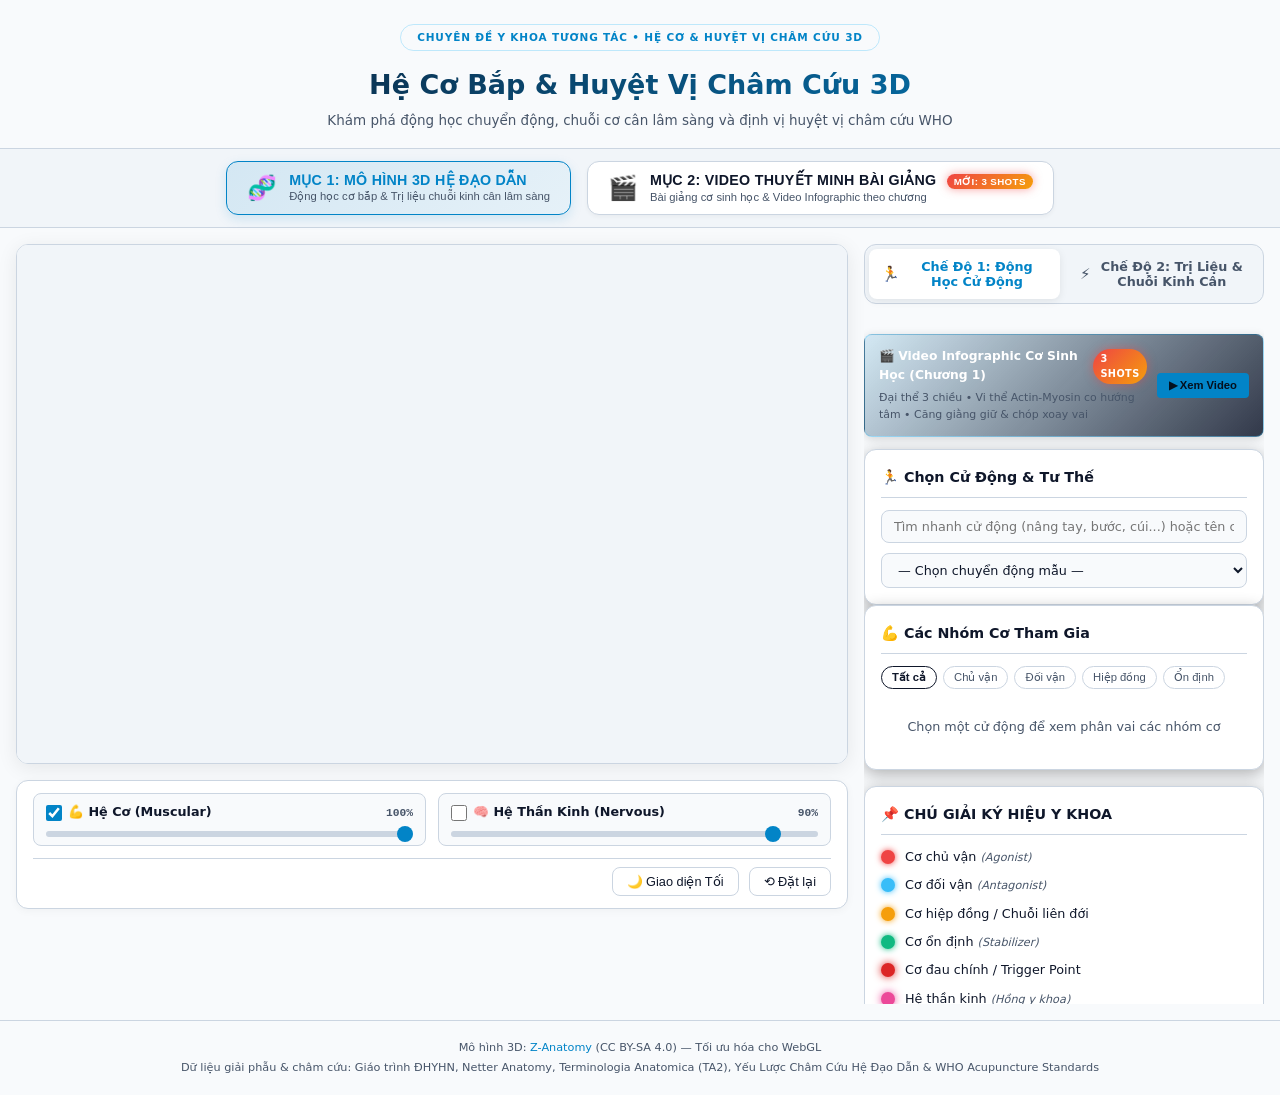
==== index.html @ c942ada4 "feat(video-infographic): Tich hop 3 shots video infographic Chuong 1 va nang cap trinh phat video HT" ====
<!DOCTYPE html>
<html lang="vi">
<head>
  <meta charset="UTF-8">
  <meta name="viewport" content="width=device-width, initial-scale=1.0">
  <title>Hệ Cơ & Thần Kinh 3D — Châm Cứu & Động Học</title>
  <link rel="stylesheet" href="assets/css/theme.css?v=7.3">
  <link rel="icon" href="data:,">

  <!-- Three.js via ES Module importmap (Local Bundle 100% Offline & Tốc độ cao) -->
  <script type="importmap">
  {
    "imports": {
      "three": "./assets/libs/three/build/three.module.js",
      "three/addons/": "./assets/libs/three/examples/jsm/",
      "fflate": "./assets/libs/three/examples/jsm/libs/fflate.module.js"
    }
  }
  </script>
</head>
<body>
  <!-- ===================== HEADER ===================== -->
  <header class="app-header">
    <div class="badge">CHUYÊN ĐỀ Y KHOA TƯƠNG TÁC • HỆ CƠ & HUYỆT VỊ CHÂM CỨU 3D</div>
    <h1>Hệ Cơ Bắp & Huyệt Vị Châm Cứu 3D</h1>
    <p class="subtitle">Khám phá động học chuyển động, chuỗi cơ cân lâm sàng và định vị huyệt vị châm cứu WHO</p>
  </header>

  <!-- ===================== TOP NAVIGATION MENU (MỤC 1 & MỤC 2) ===================== -->
  <nav class="top-nav-bar" id="top-nav-bar">
    <button class="nav-tab-btn active" id="nav-btn-3d" data-section="section-3d-model">
      <span class="nav-tab-icon">🧬</span>
      <div class="nav-tab-text">
        <span class="nav-tab-title">MỤC 1: MÔ HÌNH 3D HỆ ĐẠO DẪN</span>
        <span class="nav-tab-subtitle">Động học cơ bắp & Trị liệu chuỗi kinh cân lâm sàng</span>
      </div>
    </button>
    <button class="nav-tab-btn" id="nav-btn-video" data-section="section-video-lectures">
      <span class="nav-tab-icon">🎬</span>
      <div class="nav-tab-text">
        <span class="nav-tab-title">MỤC 2: VIDEO THUYẾT MINH BÀI GIẢNG <span class="nav-new-badge">Mới: 3 Shots</span></span>
        <span class="nav-tab-subtitle">Bài giảng cơ sinh học & Video Infographic theo chương</span>
      </div>
    </button>
  </nav>

  <!-- ===================== SECTION 1: MÔ HÌNH 3D HỆ ĐẠO DẪN ===================== -->
  <main class="app-layout" id="section-3d-model">

    <!-- LEFT: 3D Viewport -->
    <section class="viewport-column">
      <!-- 3D Canvas Container -->
      <div class="viewport-card">
        <div id="three-container" class="three-container">
          <!-- Three.js canvas will be injected here -->
          <div id="loading-overlay" class="loading-overlay">
            <div class="spinner"></div>
            <p>Đang tải mô hình hệ cơ 3D...</p>
          </div>
          <!-- Hover tooltip -->
          <div id="hover-tooltip" class="hover-tooltip" style="display:none;"></div>
        </div>
      </div>

      <!-- Control Bar -->
      <div class="control-bar">
        <div class="layers-control-grid">
          <!-- 1. Hệ Cơ -->
          <div class="layer-control-card" id="card-control-muscle">
            <div class="layer-header">
              <label class="toggle-label">
                <input type="checkbox" id="toggle-muscles" checked>
                <span class="layer-title">💪 Hệ Cơ (Muscular)</span>
              </label>
              <span id="val-muscle-opacity" class="slider-num">100%</span>
            </div>
            <div class="slider-wrapper">
              <input type="range" id="slider-muscle-opacity" min="5" max="100" value="100" class="slider" title="Điều chỉnh độ đậm/nhạt của Hệ Cơ (100% = Đục hoàn toàn)">
            </div>
          </div>

          <!-- 2. Hệ Thần Kinh -->
          <div class="layer-control-card" id="card-control-nervous">
            <div class="layer-header">
              <label class="toggle-label">
                <input type="checkbox" id="toggle-nervous">
                <span class="layer-title">🧠 Hệ Thần Kinh (Nervous)</span>
              </label>
              <span id="val-nervous-opacity" class="slider-num">90%</span>
            </div>
            <div class="slider-wrapper">
              <input type="range" id="slider-nervous-opacity" min="5" max="100" value="90" class="slider" title="Điều chỉnh độ mờ của Hệ Thần Kinh">
            </div>
          </div>
        </div>

        <div class="control-actions">
          <button id="btn-toggle-theme" class="btn btn-secondary" title="Chuyển chế độ Sáng / Tối">🌙 Giao diện Tối</button>
          <button id="btn-reset-view" class="btn btn-secondary" title="Đặt lại góc nhìn và thông số">⟲ Đặt lại</button>
        </div>
      </div>
    </section>

    <!-- RIGHT: Info Panels -->
    <aside class="info-column">

      <!-- MODE TABS -->
      <div class="mode-tabs">
        <button id="tab-mode-movement" class="mode-tab active" data-mode="movement" title="Khảo sát cử động đại thể và phân vai cơ học">
          <span class="tab-icon">🏃</span> Chế Độ 1: Động Học Cử Động
        </button>
        <button id="tab-mode-acupuncture" class="mode-tab" data-mode="acupuncture" title="Phân tích hội chứng đau cơ, chuỗi cơ cân & điểm huyệt 3D">
          <span class="tab-icon">⚡</span> Chế Độ 2: Trị Liệu & Chuỗi Kinh Cân
        </button>
      </div>

      <!-- ==================== CHẾ ĐỘ 1: ĐỘNG HỌC CỬ ĐỘNG ==================== -->
      <div id="mode-1-container">
        <!-- Quick Infographic Video Shortcut -->
        <div class="quick-infographic-card" id="btn-quick-infographic" title="Nhấn để mở ngay Video Infographic phân tích cơ sinh học Chương 1">
          <div class="quick-infographic-content">
            <div class="quick-infographic-title">🎬 Video Infographic Cơ Sinh Học (Chương 1) <span class="nav-new-badge">3 Shots</span></div>
            <div class="quick-infographic-desc">Đại thể 3 chiều • Vi thể Actin-Myosin co hướng tâm • Căng giằng giữ & chóp xoay vai</div>
          </div>
          <button class="quick-infographic-btn" type="button">▶ Xem Video</button>
        </div>

        <!-- Movement Selector Card -->
        <div class="card" id="movement-card">
          <h2 class="card-title">🏃 Chọn Cử Động & Tư Thế</h2>
          <div class="search-box">
            <input type="text" id="search-input" placeholder="Tìm nhanh cử động (nâng tay, bước, cúi...) hoặc tên cơ..." class="search-input">
          </div>
          <select id="movement-select" class="select-input">
            <option value="">— Chọn chuyển động mẫu —</option>
          </select>
          <!-- Movement description -->
          <div id="movement-info" class="movement-info" style="display:none;">
            <p id="movement-desc" class="movement-desc"></p>
            <div class="movement-meta">
              <span id="movement-plane" class="meta-tag"></span>
              <span id="movement-rom" class="meta-tag"></span>
            </div>
            <!-- Phase breakdown -->
            <div id="movement-phases" class="phases-container"></div>
          </div>
        </div>

        <!-- Active Muscles List -->
        <div class="card" id="muscles-card">
          <h2 class="card-title">💪 Các Nhóm Cơ Tham Gia</h2>
          <div class="role-filter">
            <button class="filter-btn active" data-role="all">Tất cả</button>
            <button class="filter-btn" data-role="agonist" style="--btn-color: var(--red);">Chủ vận</button>
            <button class="filter-btn" data-role="antagonist" style="--btn-color: var(--cyan);">Đối vận</button>
            <button class="filter-btn" data-role="synergist" style="--btn-color: var(--amber);">Hiệp đồng</button>
            <button class="filter-btn" data-role="stabilizer" style="--btn-color: var(--green);">Ổn định</button>
          </div>
          <ul id="muscle-list" class="muscle-list">
            <li class="muscle-placeholder">Chọn một cử động để xem phân vai các nhóm cơ</li>
          </ul>
        </div>
      </div>

      <!-- ==================== CHẾ ĐỘ 2: TRỊ LIỆU & CHÂU KINH CÂN ==================== -->
      <div id="mode-2-container" style="display:none;">
        <div class="card" id="acupuncture-card">
          <h2 class="card-title">⚡ Chọn Vùng Đau & Hội Chứng Cân Cơ</h2>
          <select id="chain-select" class="select-input">
            <option value="">— Chọn bệnh lý cân cơ / điểm đau —</option>
          </select>

          <!-- Chain Information -->
          <div id="chain-info" class="chain-info-box" style="display:none;">
            <div class="chain-field">
              <div class="chain-field-title">🔗 Chuỗi Cơ Cân Giải Phẫu & Kinh Cân YHCT:</div>
              <p id="chain-myofascial" style="font-weight: 600; color: var(--text);"></p>
              <p id="chain-meridian" style="color: var(--muted); font-size: 0.8rem;"></p>
            </div>
            <div class="chain-field">
              <div class="chain-field-title">⚙️ Cơ Chế Cơ Sinh Học & Điểm Cân Kết:</div>
              <p id="chain-biomechanics" style="line-height: 1.5; color: var(--text);"></p>
            </div>
            <div class="chain-field">
              <div class="chain-field-title">🩺 Phác Đồ Thủ Pháp Đạo Dẫn:</div>
              <p id="chain-protocol" style="line-height: 1.5; color: var(--cyan); font-weight: 500;"></p>
            </div>
          </div>

          <!-- Acupoints Interactive List -->
          <div id="chain-acupoint-section" class="acupoint-section" style="display:none;">
            <h3 class="section-title">🔴 Các Huyệt Vị Đặc Trị (Nhấp để tiêu điểm trên 3D)</h3>
            <div id="chain-acupoints-list" class="acupoint-interactive-list"></div>
          </div>
        </div>

        <!-- Acupoint Detail Card -->
        <div class="card" id="acupoint-detail-card" style="display:none;">
          <div class="card-header">
            <h2 class="card-title" id="acupoint-detail-title">—</h2>
          </div>
          <div class="detail-grid">
            <div class="detail-row">
              <strong>📍 Định vị giải phẫu:</strong>
              <span id="acupoint-detail-loc"></span>
            </div>
            <div class="detail-row">
              <strong>📐 Độ sâu & Hướng kim:</strong>
              <span id="acupoint-detail-depth"></span>
            </div>
            <div class="detail-row">
              <strong>⚡ Cảm giác Đắc Khí:</strong>
              <span id="acupoint-detail-deqi"></span>
            </div>
          </div>
          <div id="acupoint-detail-safety" class="safety-alert"></div>
        </div>
      </div>

      <!-- ==================== CHÚ GIẢI KÝ HIỆU (LEGEND) ==================== -->
      <div class="card" id="legend-card">
        <h2 class="card-title">📌 CHÚ GIẢI KÝ HIỆU Y KHOA</h2>
        <div class="legend-grid">
          <!-- Chế độ 1 -->
          <div class="legend-item">
            <span class="legend-dot" style="background: #ef4444; box-shadow: 0 0 6px #ef4444;"></span>
            <span>Cơ chủ vận <em>(Agonist)</em></span>
          </div>
          <div class="legend-item">
            <span class="legend-dot" style="background: #38bdf8; box-shadow: 0 0 6px #38bdf8;"></span>
            <span>Cơ đối vận <em>(Antagonist)</em></span>
          </div>
          <div class="legend-item">
            <span class="legend-dot" style="background: #f59e0b; box-shadow: 0 0 6px #f59e0b;"></span>
            <span>Cơ hiệp đồng / Chuỗi liên đới</span>
          </div>
          <div class="legend-item">
            <span class="legend-dot" style="background: #10b981; box-shadow: 0 0 6px #10b981;"></span>
            <span>Cơ ổn định <em>(Stabilizer)</em></span>
          </div>
          <!-- Chế độ 2 & Lớp chung -->
          <div class="legend-item">
            <span class="legend-dot" style="background: #dc2626; box-shadow: 0 0 8px #dc2626;"></span>
            <span>Cơ đau chính / Trigger Point</span>
          </div>
          <div class="legend-item">
            <span class="legend-dot" style="background: #ec4899; box-shadow: 0 0 8px #ec4899;"></span>
            <span>Hệ thần kinh <em>(Hồng y khoa)</em></span>
          </div>
          <div class="legend-item">
            <span class="legend-dot" style="background: #facc15; box-shadow: 0 0 8px #facc15;"></span>
            <span>Điểm huyệt 3D (Vàng phát sáng)</span>
          </div>
          <div class="legend-item">
            <span class="legend-dot" style="background: #94a3b8; border: 1px solid #cbd5e1;"></span>
            <span>Cơ không hoạt động <em>(Xám Đục)</em></span>
          </div>
        </div>
      </div>

      <!-- Muscle Detail Panel (shown when clicking a muscle) -->
      <div class="card" id="muscle-detail-card" style="display:none;">
        <div class="card-header">
          <h2 class="card-title" id="detail-muscle-name">—</h2>
          <button id="btn-close-detail" class="btn-icon" title="Đóng">✕</button>
        </div>
        <p id="detail-muscle-latin" class="detail-latin"></p>
        <div class="detail-grid">
          <div class="detail-row">
            <strong>📍 Nguyên ủy:</strong>
            <span id="detail-origin"></span>
          </div>
          <div class="detail-row">
            <strong>📍 Bám tận:</strong>
            <span id="detail-insertion"></span>
          </div>
          <div class="detail-row">
            <strong>⚡ Tác dụng:</strong>
            <span id="detail-action"></span>
          </div>
          <div class="detail-row">
            <strong>🔌 Thần kinh:</strong>
            <span id="detail-innervation"></span>
          </div>
          <div class="detail-row">
            <strong>🩸 Mạch máu:</strong>
            <span id="detail-blood"></span>
          </div>
        </div>
        <!-- Related Acupoints -->
        <div class="acupoint-section">
          <h3 class="section-title">🔴 Huyệt Vị Liên Quan (WHO)</h3>
          <ul id="detail-acupoints" class="acupoint-list"></ul>
        </div>
      </div>

    </aside>
  </main>

  <!-- ===================== SECTION 2: VIDEO THUYẾT MINH BÀI GIẢNG ===================== -->
  <main class="video-lectures-layout" id="section-video-lectures" style="display: none;">
    <!-- LEFT: Video Player Column -->
    <section class="video-player-column">
      <div class="video-player-card">
        <!-- Active Chapter Title Header -->
        <div class="video-header-bar">
          <div class="video-chapter-badge" id="video-active-badge">CHƯƠNG 01 • BÀI GIẢNG CƠ SINH HỌC & ĐẠO DẪN</div>
          <h2 class="video-active-title" id="video-active-title">Chuỗi Động Học & Tương Tác Cơ Chủ Vận — Đối Vận</h2>
          <div class="video-active-meta">
            <span>⏱️ Tổng thời lượng: <strong id="video-active-duration">04:30</strong></span>
            <span>🎓 Giảng viên: <strong>Hệ Thống Yếu Lược Châm Cứu Hệ Đạo Dẫn</strong></span>
            <span>📍 Tình trạng: <span class="badge-status-tag" id="video-active-status">Đã có 3 Video Shots Infographic</span></span>
          </div>
        </div>

        <!-- Video Shots Selection Bar (Xuất hiện khi bài giảng có nhiều shots) -->
        <div class="video-shots-bar" id="video-shots-bar" style="display: none;">
          <div class="video-shots-bar-header">
            <span class="video-shots-bar-tag">🎬 PHÂN ĐOẠN VIDEO INFOGRAPHIC (4K/HD)</span>
            <span class="video-shot-active-label" id="video-shot-active-label">Đang phát: Shot 01 (01:10)</span>
          </div>
          <div class="video-shots-buttons-row" id="video-shots-buttons-row">
            <!-- Dynamic shot buttons injected by UIView.js -->
          </div>
        </div>

        <!-- 16:9 Video Canvas / Player Area -->
        <div class="video-screen-container" id="video-screen-container">
          <!-- Video Element (Trình phát HTML5 chính thức) -->
          <video id="html5-video-player" class="native-video-player" playsinline controls preload="metadata" style="display: none; width: 100%; height: 100%; border-radius: var(--radius); background: #000;"></video>

          <!-- Interactive Video Placeholder Graphic (Hiển thị khi bài giảng chưa có video) -->
          <div class="video-placeholder-screen" id="video-placeholder-screen">
            <div class="video-medical-grid-overlay"></div>
            <div class="video-placeholder-content">
              <div class="video-play-btn-large" id="btn-play-placeholder" title="Nhấn để mô phỏng phát bài giảng hoặc duyệt kịch bản phân cảnh">
                <svg viewBox="0 0 24 24" width="38" height="38" fill="currentColor">
                  <path d="M8 5v14l11-7z"/>
                </svg>
              </div>
              <div class="video-placeholder-tag">KHUNG PHÁT VIDEO CHUYÊN ĐỀ Y KHOA • 4K UHD</div>
              <h3 class="video-placeholder-heading" id="placeholder-heading">Chuỗi Động Học & Tương Tác Cơ Chủ Vận — Đối Vận</h3>
              <p class="video-placeholder-sub" id="placeholder-sub">Mô hình diễn họa 3D Unreal Engine 5 kết hợp Google Flow & Veo • Thuyết minh 100% Tiếng Việt</p>
              <div class="video-badges-row">
                <span class="vbadge">🎙️ Voice-over Y Khoa Chuẩn</span>
                <span class="vbadge">📐 Hệ Micro-Shots (a, b, c)</span>
                <span class="vbadge">🔬 Vi thể Actin - Myosin 3D</span>
              </div>
            </div>

            <!-- Video Player Controls Preview Bar -->
            <div class="video-controls-bar">
              <button class="ctrl-btn" id="ctrl-play-pause" title="Phát/Tạm dừng">▶</button>
              <div class="ctrl-timeline-wrapper">
                <div class="ctrl-timeline-bar">
                  <div class="ctrl-timeline-progress" id="ctrl-timeline-progress" style="width: 32%;"></div>
                </div>
              </div>
              <span class="ctrl-time-text" id="ctrl-time-display">04:15 / 12:45</span>
              <div class="ctrl-speed-selector">
                <span class="speed-btn active">1.0x</span>
              </div>
              <button class="ctrl-btn" title="Âm lượng">🔊</button>
              <button class="ctrl-btn" title="Toàn màn hình">⛶</button>
            </div>
          </div>
        </div>

        <!-- Video Player Sub-toolbar (Shot navigation & Auto-next) -->
        <div class="video-player-toolbar" id="video-player-toolbar" style="display: none;">
          <div class="vtoolbar-left">
            <button class="vtool-btn" id="btn-prev-shot" title="Chuyển về Shot trước">⏮ Shot Trước</button>
            <button class="vtool-btn" id="btn-next-shot" title="Chuyển sang Shot kế tiếp">Shot Sau ⏭</button>
            <label class="vtool-checkbox-label">
              <input type="checkbox" id="chk-auto-next" checked>
              <span>Tự động phát Shot kế tiếp</span>
            </label>
          </div>
          <div class="vtoolbar-right">
            <span class="vtoolbar-shot-info" id="vtoolbar-shot-info">Shot 1 / 3</span>
          </div>
        </div>

        <!-- Video Lecture Tabs: Summary, Micro-Shots, Transcript -->
        <div class="video-tabs-card">
          <div class="video-tab-nav">
            <button class="vtab-btn active" data-vtab="tab-vsummary">📝 Tóm Tắt Bài Giảng</button>
            <button class="vtab-btn" data-vtab="tab-vshots">⏱️ Phân Đoạn Micro-Shots</button>
            <button class="vtab-btn" data-vtab="tab-vtranscript">📜 Kịch Bản Thuyết Minh</button>
          </div>

          <!-- Content Tab 1: Summary -->
          <div class="vtab-content active" id="tab-vsummary">
            <div class="vtab-text-block">
              <h4 class="vtab-subheading">💡 Nội dung cốt lõi:</h4>
              <p id="vtab-summary-text" class="vtab-body-text"></p>
              <div class="vtab-callout-box">
                <strong>📌 Chỉ định lâm sàng & Ứng dụng:</strong>
                <p id="vtab-clinical-note">Hiểu rõ cơ chế co cơ giúp tối ưu hóa góc châm, độ sâu và kỹ thuật đắc khí nhằm hóa giải vòng xoắn co cứng cơ mạn tính.</p>
              </div>
            </div>
          </div>

          <!-- Content Tab 2: Micro-Shots -->
          <div class="vtab-content" id="tab-vshots" style="display: none;">
            <div class="vtab-shots-list" id="vtab-shots-list">
              <!-- Rendered dynamically from lectures.json -->
            </div>
          </div>

          <!-- Content Tab 3: Transcript -->
          <div class="vtab-content" id="tab-vtranscript" style="display: none;">
            <div class="vtab-transcript-container">
              <div class="vtab-transcript-header">
                <span>🎙️ Giọng đọc thuyết minh: Nam y khoa • Điềm tĩnh • Tốc độ chuẩn sư phạm</span>
              </div>
              <blockquote id="vtab-transcript-text" class="vtab-transcript-quote"></blockquote>
            </div>
          </div>
        </div>
      </div>
    </section>

    <!-- RIGHT: Chapter Playlist Sidebar Column -->
    <aside class="video-playlist-column">
      <div class="playlist-card">
        <div class="playlist-header">
          <div class="playlist-title-row">
            <span class="playlist-icon">📚</span>
            <h3>DANH MỤC BÀI GIẢNG THEO CHƯƠNG</h3>
          </div>
          <p class="playlist-desc">Chọn bài giảng để mở video thuyết minh và kịch bản phân đoạn tương ứng</p>
          <div class="playlist-search-box">
            <input type="text" id="playlist-search-input" placeholder="🔍 Tìm kiếm chương hoặc chủ đề..." class="playlist-search-input">
          </div>
        </div>

        <div class="playlist-items-list" id="playlist-items-list">
          <!-- Dynamically populated from lectures.json -->
        </div>

        <!-- Video Integration Helper Notice -->
        <div class="playlist-footer-notice">
          <span class="notice-icon">💡</span>
          <p>Hệ thống hỗ trợ nạp video MP4, WebM trực tiếp hoặc liên kết bài giảng chất lượng cao. Các file video tương ứng theo chương có thể đặt trực tiếp tại thư mục <code>assets/videos/</code>.</p>
        </div>
      </div>
    </aside>
  </main>

  <!-- Footer -->
  <footer class="app-footer">
    <p>Mô hình 3D: <a href="https://z-anatomy.com" target="_blank">Z-Anatomy</a> (CC BY-SA 4.0) — Tối ưu hóa cho WebGL</p>
    <p>Dữ liệu giải phẫu & châm cứu: Giáo trình ĐHYHN, Netter Anatomy, Terminologia Anatomica (TA2), Yếu Lược Châm Cứu Hệ Đạo Dẫn & WHO Acupuncture Standards</p>
  </footer>

  <!-- App Entry Point (v7.3 cache bust) -->
  <script type="module" src="app.js?v=7.3"></script>
</body>
</html>
---- assets/css/theme.css ----
/* ================================================================
   THEME.CSS — Design System cho Ứng Dụng 3D Cơ Xương Khớp
   Kế thừa từ Dark Slate Studio y khoa (AGENTS.md)
   ================================================================ */

/* === CSS Custom Properties — Mặc định Chế độ Sáng (Light Mode Y Khoa) === */
:root {
  --bg: #f8fafc;
  --bg-deep: #f1f5f9;
  --card: #ffffff;
  --card-hover: #f8fafc;
  --border: #cbd5e1;
  --text: #0f172a;
  --muted: #475569;
  --cyan: #0284c7;
  --amber: #d97706;
  --red: #dc2626;
  --green: #16a34a;
  --purple: #7c3aed;

  /* Semantic colors for muscle roles */
  --role-agonist: var(--red);
  --role-antagonist: var(--cyan);
  --role-synergist: var(--amber);
  --role-stabilizer: var(--green);

  /* Typography */
  --font-main: 'Segoe UI', system-ui, -apple-system, sans-serif;
  --font-mono: 'Cascadia Code', 'Fira Code', monospace;

  /* Spacing */
  --gap: 16px;
  --radius: 12px;
  --radius-sm: 8px;
}

/* === Chế độ Tối (Dark Slate Studio Y Khoa) === */
body.dark-theme {
  --bg: #0f172a;
  --bg-deep: #090d16;
  --card: #1e293b;
  --card-hover: #253349;
  --border: #334155;
  --text: #f8fafc;
  --muted: #94a3b8;
  --cyan: #38bdf8;
  --amber: #f59e0b;
  --red: #ef4444;
  --green: #10b981;
  --purple: #a78bfa;
}

/* === Global Reset === */
*, *::before, *::after {
  box-sizing: border-box;
  margin: 0;
  padding: 0;
}

html {
  font-size: 15px;
  scroll-behavior: smooth;
}

body {
  font-family: var(--font-main);
  background: var(--bg);
  color: var(--text);
  min-height: 100vh;
  line-height: 1.6;
}

a {
  color: var(--cyan);
  text-decoration: none;
}
a:hover {
  text-decoration: underline;
}

/* === HEADER === */
.app-header {
  text-align: center;
  padding: 24px var(--gap) 16px;
  border-bottom: 1px solid var(--border);
}

.badge {
  display: inline-block;
  font-size: 0.7rem;
  font-weight: 600;
  letter-spacing: 0.08em;
  text-transform: uppercase;
  color: var(--cyan);
  border: 1px solid rgba(56, 189, 248, 0.3);
  border-radius: 9999px;
  padding: 4px 16px;
  margin-bottom: 12px;
}

.app-header h1 {
  font-size: 1.8rem;
  font-weight: 700;
  background: linear-gradient(135deg, var(--text), var(--cyan));
  -webkit-background-clip: text;
  -webkit-text-fill-color: transparent;
  background-clip: text;
}

.subtitle {
  color: var(--muted);
  font-size: 0.9rem;
  margin-top: 4px;
}

/* === MAIN LAYOUT — 2 Column Grid === */
.app-layout {
  display: grid;
  grid-template-columns: 1fr 400px;
  gap: var(--gap);
  padding: var(--gap);
  max-width: 1600px;
  margin: 0 auto;
  min-height: calc(100vh - 200px);
}

.viewport-column {
  display: flex;
  flex-direction: column;
  gap: var(--gap);
}

.info-column {
  display: flex;
  flex-direction: column;
  gap: var(--gap);
  max-height: calc(100vh - 140px);
  overflow-y: auto;
  scrollbar-width: thin;
  scrollbar-color: var(--border) transparent;
}

/* === VIEWPORT CARD === */
.viewport-card {
  border-radius: var(--radius);
  border: 1px solid var(--border);
  overflow: hidden;
  box-shadow: 0 4px 20px rgba(0,0,0,0.08);
}
body.dark-theme .viewport-card {
  box-shadow: 0 10px 30px rgba(0,0,0,0.5);
}

.three-container {
  position: relative;
  width: 100%;
  aspect-ratio: 16 / 10;
  background: var(--bg-deep);
  cursor: grab;
}
.three-container:active {
  cursor: grabbing;
}

.three-container canvas {
  display: block;
  width: 100% !important;
  height: 100% !important;
}

/* Loading Overlay */
.loading-overlay {
  position: absolute;
  inset: 0;
  display: flex;
  flex-direction: column;
  align-items: center;
  justify-content: center;
  background: rgba(241, 245, 249, 0.92);
  z-index: 10;
}
body.dark-theme .loading-overlay {
  background: rgba(9, 13, 22, 0.9);
}

.spinner {
  width: 48px;
  height: 48px;
  border: 4px solid var(--border);
  border-top-color: var(--cyan);
  border-radius: 50%;
  animation: spin 1s linear infinite;
}

@keyframes spin {
  to { transform: rotate(360deg); }
}

.loading-overlay p {
  margin-top: 12px;
  color: var(--muted);
  font-size: 0.9rem;
}

/* Hover Tooltip */
.hover-tooltip {
  position: absolute;
  pointer-events: none;
  background: var(--card);
  border: 1px solid var(--cyan);
  border-radius: var(--radius-sm);
  padding: 6px 12px;
  font-size: 0.8rem;
  color: var(--text);
  white-space: nowrap;
  z-index: 20;
  box-shadow: 0 4px 12px rgba(0,0,0,0.12);
  transform: translate(-50%, -120%);
}
body.dark-theme .hover-tooltip {
  box-shadow: 0 4px 12px rgba(0,0,0,0.5);
}

/* === CONTROL BAR === */
.control-bar {
  display: flex;
  flex-direction: column;
  gap: 12px;
  padding: 12px 16px;
  background: var(--card);
  border-radius: var(--radius);
  border: 1px solid var(--border);
  box-shadow: 0 2px 8px rgba(0,0,0,0.04);
}
body.dark-theme .control-bar {
  box-shadow: 0 4px 16px rgba(0,0,0,0.3);
}

.layers-control-grid {
  display: grid;
  grid-template-columns: repeat(4, 1fr);
  gap: 12px;
  width: 100%;
}

@media (max-width: 900px) {
  .layers-control-grid {
    grid-template-columns: repeat(2, 1fr);
  }
}

@media (max-width: 500px) {
  .layers-control-grid {
    grid-template-columns: 1fr;
  }
}

.layer-control-card {
  display: flex;
  flex-direction: column;
  gap: 8px;
  padding: 8px 12px;
  border-radius: var(--radius-sm);
  background: var(--bg);
  border: 1px solid var(--border);
  transition: all 0.2s ease;
}
.layer-control-card:hover {
  border-color: var(--cyan);
}

.layer-header {
  display: flex;
  justify-content: space-between;
  align-items: center;
}

.toggle-label {
  display: flex;
  align-items: center;
  gap: 6px;
  font-size: 0.85rem;
  font-weight: 600;
  cursor: pointer;
  user-select: none;
}

.toggle-label input[type="checkbox"] {
  accent-color: var(--cyan);
  width: 16px;
  height: 16px;
  cursor: pointer;
}

.layer-title {
  color: var(--text);
  font-size: 0.85rem;
}

.slider-wrapper {
  display: flex;
  align-items: center;
  width: 100%;
}

.slider-wrapper .slider {
  width: 100%;
}

.slider-num {
  font-size: 0.75rem;
  font-family: var(--font-mono);
  color: var(--muted);
  font-weight: 600;
}

.control-actions {
  display: flex;
  justify-content: flex-end;
  align-items: center;
  gap: 10px;
  padding-top: 8px;
  border-top: 1px solid var(--border);
}

.slider-label {
  font-size: 0.8rem;
  color: var(--muted);
  white-space: nowrap;
}

.slider {
  -webkit-appearance: none;
  appearance: none;
  width: 120px;
  height: 6px;
  background: var(--border);
  border-radius: 3px;
  outline: none;
}
.slider::-webkit-slider-thumb {
  -webkit-appearance: none;
  width: 16px;
  height: 16px;
  border-radius: 50%;
  background: var(--cyan);
  cursor: pointer;
}

#opacity-value {
  font-size: 0.8rem;
  color: var(--muted);
  min-width: 30px;
}

/* === BUTTONS === */
.btn {
  padding: 6px 14px;
  border-radius: var(--radius-sm);
  border: 1px solid var(--border);
  background: var(--card);
  color: var(--text);
  font-size: 0.85rem;
  cursor: pointer;
  transition: all 0.2s;
}
.btn:hover {
  background: var(--card-hover);
  border-color: var(--cyan);
}

.btn-icon {
  background: none;
  border: none;
  color: var(--muted);
  font-size: 1.1rem;
  cursor: pointer;
  padding: 4px;
  border-radius: 4px;
}
.btn-icon:hover {
  color: var(--text);
  background: rgba(255,255,255,0.05);
}

/* === CARD SYSTEM === */
.card {
  background: var(--card);
  border-radius: var(--radius);
  border: 1px solid var(--border);
  padding: 16px;
  box-shadow: 0 4px 16px rgba(0,0,0,0.3);
}

.card-title {
  font-size: 0.95rem;
  font-weight: 600;
  margin-bottom: 12px;
  padding-bottom: 8px;
  border-bottom: 1px solid var(--border);
}

.card-header {
  display: flex;
  justify-content: space-between;
  align-items: center;
}
.card-header .card-title {
  margin-bottom: 0;
  padding-bottom: 0;
  border-bottom: none;
}

/* === SEARCH & SELECT === */
.search-box {
  margin-bottom: 10px;
}

.search-input,
.select-input {
  width: 100%;
  padding: 8px 12px;
  border-radius: var(--radius-sm);
  border: 1px solid var(--border);
  background: var(--bg);
  color: var(--text);
  font-size: 0.85rem;
  font-family: var(--font-main);
  outline: none;
  transition: border-color 0.2s;
}
.search-input:focus,
.select-input:focus {
  border-color: var(--cyan);
}

.select-input {
  cursor: pointer;
}
.select-input option {
  background: var(--card);
  color: var(--text);
}

/* === MOVEMENT INFO === */
.movement-info {
  margin-top: 12px;
  padding-top: 12px;
  border-top: 1px solid var(--border);
}

.movement-desc {
  font-size: 0.85rem;
  color: var(--muted);
  margin-bottom: 8px;
}

.movement-meta {
  display: flex;
  gap: 8px;
  flex-wrap: wrap;
  margin-bottom: 8px;
}

.meta-tag {
  display: inline-block;
  font-size: 0.7rem;
  padding: 2px 8px;
  border-radius: 9999px;
  background: rgba(56, 189, 248, 0.1);
  color: var(--cyan);
  border: 1px solid rgba(56, 189, 248, 0.2);
}

.phases-container {
  margin-top: 8px;
}

.phase-item {
  display: flex;
  align-items: flex-start;
  gap: 8px;
  padding: 6px 0;
  font-size: 0.8rem;
  border-bottom: 1px solid rgba(51, 65, 85, 0.5);
}
.phase-item:last-child {
  border-bottom: none;
}

.phase-range {
  font-family: var(--font-mono);
  font-size: 0.75rem;
  color: var(--amber);
  min-width: 60px;
  white-space: nowrap;
}

.phase-desc {
  color: var(--muted);
}

/* === LEGEND === */
.legend-grid {
  display: flex;
  flex-direction: column;
  gap: 8px;
}

.legend-item {
  display: flex;
  align-items: center;
  gap: 10px;
  font-size: 0.85rem;
}

.legend-dot {
  width: 14px;
  height: 14px;
  border-radius: 50%;
  flex-shrink: 0;
}

.legend-item em {
  color: var(--muted);
  font-size: 0.75rem;
}

/* === ROLE FILTER BUTTONS === */
.role-filter {
  display: flex;
  gap: 6px;
  flex-wrap: wrap;
  margin-bottom: 12px;
}

.filter-btn {
  padding: 4px 10px;
  border-radius: 9999px;
  border: 1px solid var(--border);
  background: transparent;
  color: var(--muted);
  font-size: 0.75rem;
  cursor: pointer;
  transition: all 0.2s;
}
.filter-btn:hover {
  border-color: var(--btn-color, var(--text));
  color: var(--btn-color, var(--text));
}
.filter-btn.active {
  background: rgba(255, 255, 255, 0.08);
  border-color: var(--btn-color, var(--text));
  color: var(--btn-color, var(--text));
  font-weight: 600;
}

/* === MUSCLE LIST === */
.muscle-list {
  list-style: none;
  max-height: 300px;
  overflow-y: auto;
  scrollbar-width: thin;
  scrollbar-color: var(--border) transparent;
}

.muscle-placeholder {
  color: var(--muted);
  font-size: 0.85rem;
  text-align: center;
  padding: 16px;
}

.muscle-item {
  display: flex;
  align-items: center;
  gap: 10px;
  padding: 8px 10px;
  border-radius: var(--radius-sm);
  cursor: pointer;
  transition: background 0.15s;
  border-left: 3px solid transparent;
}
.muscle-item:hover {
  background: rgba(255, 255, 255, 0.04);
}
.muscle-item.selected {
  background: rgba(255, 255, 255, 0.06);
}

.muscle-item[data-role="agonist"] { border-left-color: var(--red); }
.muscle-item[data-role="antagonist"] { border-left-color: var(--cyan); }
.muscle-item[data-role="synergist"] { border-left-color: var(--amber); }
.muscle-item[data-role="stabilizer"] { border-left-color: var(--green); }

.muscle-color-dot {
  width: 10px;
  height: 10px;
  border-radius: 50%;
  flex-shrink: 0;
}

.muscle-name {
  font-size: 0.85rem;
  font-weight: 500;
}

.muscle-role-tag {
  font-size: 0.65rem;
  padding: 1px 6px;
  border-radius: 9999px;
  margin-left: auto;
  white-space: nowrap;
}
.muscle-role-tag[data-role="agonist"] {
  background: rgba(239, 68, 68, 0.15);
  color: var(--red);
}
.muscle-role-tag[data-role="antagonist"] {
  background: rgba(56, 189, 248, 0.15);
  color: var(--cyan);
}
.muscle-role-tag[data-role="synergist"] {
  background: rgba(245, 158, 11, 0.15);
  color: var(--amber);
}
.muscle-role-tag[data-role="stabilizer"] {
  background: rgba(16, 185, 129, 0.15);
  color: var(--green);
}

/* === MUSCLE DETAIL PANEL === */
.detail-latin {
  font-style: italic;
  color: var(--muted);
  font-size: 0.85rem;
  margin: 4px 0 12px;
}

.detail-grid {
  display: flex;
  flex-direction: column;
  gap: 8px;
}

.detail-row {
  font-size: 0.85rem;
  line-height: 1.5;
}
.detail-row strong {
  display: block;
  color: var(--cyan);
  font-size: 0.75rem;
  margin-bottom: 2px;
}

/* === ACUPOINT SECTION === */
.acupoint-section {
  margin-top: 12px;
  padding-top: 12px;
  border-top: 1px solid var(--border);
}

.section-title {
  font-size: 0.85rem;
  font-weight: 600;
  margin-bottom: 8px;
}

.acupoint-list {
  list-style: none;
}

.acupoint-item {
  display: flex;
  align-items: flex-start;
  gap: 8px;
  padding: 6px 0;
  border-bottom: 1px solid rgba(51, 65, 85, 0.3);
  font-size: 0.8rem;
}
.acupoint-item:last-child {
  border-bottom: none;
}

.acupoint-code {
  font-family: var(--font-mono);
  font-size: 0.75rem;
  font-weight: 700;
  color: var(--red);
  background: rgba(239, 68, 68, 0.1);
  padding: 2px 6px;
  border-radius: 4px;
  white-space: nowrap;
}

.acupoint-name {
  font-weight: 600;
  color: var(--text);
}

.acupoint-location {
  color: var(--muted);
  font-size: 0.75rem;
}

/* === FOOTER === */
.app-footer {
  text-align: center;
  padding: 16px var(--gap);
  border-top: 1px solid var(--border);
  font-size: 0.75rem;
  color: var(--muted);
}
.app-footer p {
  margin: 2px 0;
}

/* === MODE TABS SWITCHER === */
.mode-tabs {
  display: flex;
  gap: 8px;
  margin-bottom: 14px;
  background: var(--bg-deep);
  padding: 4px;
  border-radius: var(--radius);
  border: 1px solid var(--border);
}

.mode-tab {
  flex: 1;
  display: flex;
  align-items: center;
  justify-content: center;
  gap: 6px;
  padding: 10px 12px;
  border: none;
  background: transparent;
  color: var(--muted);
  font-family: var(--font-main);
  font-size: 0.85rem;
  font-weight: 600;
  border-radius: var(--radius-sm);
  cursor: pointer;
  transition: all 0.2s ease;
}

.mode-tab:hover {
  color: var(--text);
  background: rgba(2, 132, 199, 0.08);
}

.mode-tab.active {
  background: var(--card);
  color: var(--cyan);
  box-shadow: 0 2px 8px rgba(0, 0, 0, 0.08);
}

body.dark-theme .mode-tab.active {
  background: #334155;
  color: #38bdf8;
}

.tab-icon {
  font-size: 1rem;
}

/* === MODE 2 ACUPUNCTURE & CHAIN STYLES === */
.chain-info-box {
  margin-top: 12px;
  padding: 12px;
  background: var(--bg-deep);
  border-radius: var(--radius-sm);
  border-left: 3px solid var(--amber);
  font-size: 0.85rem;
}

.chain-field {
  margin-bottom: 8px;
}
.chain-field:last-child {
  margin-bottom: 0;
}
.chain-field-title {
  font-size: 0.75rem;
  font-weight: 700;
  color: var(--amber);
  text-transform: uppercase;
  letter-spacing: 0.04em;
  margin-bottom: 2px;
}

.safety-alert {
  margin-top: 10px;
  padding: 10px 12px;
  background: rgba(220, 38, 38, 0.08);
  border: 1px solid rgba(220, 38, 38, 0.25);
  border-radius: var(--radius-sm);
  color: var(--red);
  font-size: 0.8rem;
  line-height: 1.45;
}

.acupoint-interactive-list {
  display: flex;
  flex-direction: column;
  gap: 8px;
  margin-top: 10px;
}

.acupoint-card-btn {
  display: flex;
  flex-direction: column;
  gap: 4px;
  padding: 10px 12px;
  background: var(--bg-deep);
  border: 1px solid var(--border);
  border-radius: var(--radius-sm);
  text-align: left;
  cursor: pointer;
  transition: all 0.2s ease;
  font-family: var(--font-main);
}

.acupoint-card-btn:hover, .acupoint-card-btn.active {
  border-color: var(--red);
  background: rgba(220, 38, 38, 0.05);
  transform: translateY(-1px);
}

.acupoint-card-header {
  display: flex;
  justify-content: space-between;
  align-items: center;
}

.acupoint-badge {
  font-weight: 700;
  font-family: var(--font-mono);
  color: white;
  background: var(--red);
  padding: 2px 6px;
  border-radius: 4px;
  font-size: 0.75rem;
}

.acupoint-meta-inline {
  font-size: 0.75rem;
  color: var(--muted);
}

/* Tối ưu grid điều khiển 2 hệ (Hệ Cơ và Hệ Thần Kinh) */
.layers-control-grid {
  grid-template-columns: repeat(2, 1fr) !important;
}

/* === RESPONSIVE === */
@media (max-width: 1024px) {
  .app-layout {
    grid-template-columns: 1fr;
  }
  .info-column {
    max-height: none;
  }
}

@media (max-width: 600px) {
  html { font-size: 13px; }
  .app-header h1 { font-size: 1.4rem; }
  .control-bar { flex-direction: column; align-items: flex-start; }
  .three-container { aspect-ratio: 4 / 3; }
  .layers-control-grid { grid-template-columns: 1fr !important; }
}

/* ================================================================
   TOP NAVIGATION BAR (MỤC 1 & MỤC 2)
   ================================================================ */
.top-nav-bar {
  display: flex;
  justify-content: center;
  gap: 16px;
  padding: 12px 24px;
  background: var(--bg-deep);
  border-bottom: 1px solid var(--border);
  position: sticky;
  top: 0;
  z-index: 100;
  backdrop-filter: blur(12px);
}

.nav-tab-btn {
  display: flex;
  align-items: center;
  gap: 12px;
  padding: 10px 20px;
  border-radius: var(--radius);
  border: 1px solid var(--border);
  background: var(--card);
  color: var(--text);
  cursor: pointer;
  transition: all 0.25s cubic-bezier(0.4, 0, 0.2, 1);
  text-align: left;
  box-shadow: 0 2px 4px rgba(0, 0, 0, 0.04);
}

.nav-tab-btn:hover {
  background: var(--card-hover);
  border-color: var(--cyan);
  transform: translateY(-1px);
}

.nav-tab-btn.active {
  background: linear-gradient(135deg, rgba(2, 132, 199, 0.12) 0%, rgba(14, 165, 233, 0.05) 100%);
  border-color: var(--cyan);
  box-shadow: 0 4px 12px rgba(2, 132, 199, 0.15);
}

body.dark-theme .nav-tab-btn.active {
  background: linear-gradient(135deg, rgba(56, 189, 248, 0.18) 0%, rgba(14, 165, 233, 0.08) 100%);
  border-color: var(--cyan);
  box-shadow: 0 4px 12px rgba(56, 189, 248, 0.2);
}

.nav-tab-icon {
  font-size: 1.6rem;
  display: flex;
  align-items: center;
  justify-content: center;
}

.nav-tab-text {
  display: flex;
  flex-direction: column;
}

.nav-tab-title {
  font-size: 0.95rem;
  font-weight: 700;
  letter-spacing: 0.02em;
  color: var(--text);
}

.nav-tab-btn.active .nav-tab-title {
  color: var(--cyan);
}

.nav-tab-subtitle {
  font-size: 0.75rem;
  color: var(--muted);
  margin-top: 2px;
}

/* ================================================================
   SECTION 2: VIDEO LECTURES LAYOUT & PLAYER
   ================================================================ */
.video-lectures-layout {
  display: grid;
  grid-template-columns: minmax(0, 1.8fr) minmax(360px, 1fr);
  gap: var(--gap);
  padding: var(--gap);
  max-width: 1700px;
  margin: 0 auto;
  min-height: calc(100vh - 180px);
}

.video-player-column {
  display: flex;
  flex-direction: column;
  gap: var(--gap);
}

.video-player-card {
  background: var(--card);
  border: 1px solid var(--border);
  border-radius: var(--radius);
  overflow: hidden;
  box-shadow: 0 4px 16px rgba(0, 0, 0, 0.06);
  display: flex;
  flex-direction: column;
}

.video-header-bar {
  padding: 16px 20px;
  background: var(--bg-deep);
  border-bottom: 1px solid var(--border);
  display: flex;
  flex-direction: column;
  gap: 6px;
}

.video-chapter-badge {
  font-size: 0.75rem;
  font-weight: 700;
  text-transform: uppercase;
  letter-spacing: 0.06em;
  color: var(--cyan);
}

.video-active-title {
  font-size: 1.35rem;
  font-weight: 700;
  color: var(--text);
  line-height: 1.3;
}

.video-active-meta {
  display: flex;
  flex-wrap: wrap;
  align-items: center;
  gap: 16px;
  font-size: 0.8rem;
  color: var(--muted);
}

.badge-status-tag {
  background: rgba(16, 185, 129, 0.15);
  color: var(--green);
  border: 1px solid rgba(16, 185, 129, 0.3);
  padding: 2px 8px;
  border-radius: 999px;
  font-weight: 600;
  font-size: 0.72rem;
}

/* 16:9 Video Container */
.video-screen-container {
  width: 100%;
  aspect-ratio: 16 / 9;
  background: #090d16;
  position: relative;
  overflow: hidden;
}

.video-placeholder-screen {
  position: absolute;
  inset: 0;
  display: flex;
  flex-direction: column;
  justify-content: space-between;
  padding: 24px;
  background: radial-gradient(circle at center, #1e293b 0%, #090d16 100%);
  color: #f8fafc;
}

.video-medical-grid-overlay {
  position: absolute;
  inset: 0;
  background-image: 
    linear-gradient(rgba(56, 189, 248, 0.04) 1px, transparent 1px),
    linear-gradient(90deg, rgba(56, 189, 248, 0.04) 1px, transparent 1px);
  background-size: 32px 32px;
  pointer-events: none;
}

.video-placeholder-content {
  position: relative;
  z-index: 2;
  margin: auto;
  text-align: center;
  max-width: 680px;
  display: flex;
  flex-direction: column;
  align-items: center;
}

.video-play-btn-large {
  width: 72px;
  height: 72px;
  border-radius: 50%;
  background: rgba(2, 132, 199, 0.85);
  color: white;
  display: flex;
  align-items: center;
  justify-content: center;
  cursor: pointer;
  margin-bottom: 16px;
  transition: all 0.3s cubic-bezier(0.4, 0, 0.2, 1);
  box-shadow: 0 0 24px rgba(2, 132, 199, 0.5);
}

.video-play-btn-large:hover {
  transform: scale(1.1);
  background: var(--cyan);
  box-shadow: 0 0 36px rgba(56, 189, 248, 0.8);
}

.video-placeholder-tag {
  font-size: 0.72rem;
  letter-spacing: 0.08em;
  font-weight: 700;
  color: #38bdf8;
  margin-bottom: 8px;
}

.video-placeholder-heading {
  font-size: 1.4rem;
  font-weight: 700;
  margin-bottom: 8px;
  color: #ffffff;
}

.video-placeholder-sub {
  font-size: 0.85rem;
  color: #94a3b8;
  margin-bottom: 14px;
}

.video-badges-row {
  display: flex;
  flex-wrap: wrap;
  gap: 8px;
  justify-content: center;
}

.vbadge {
  background: rgba(255, 255, 255, 0.08);
  border: 1px solid rgba(255, 255, 255, 0.12);
  padding: 4px 10px;
  border-radius: 6px;
  font-size: 0.75rem;
  color: #e2e8f0;
}

/* Video Player Control Bar Preview */
.video-controls-bar {
  position: relative;
  z-index: 2;
  display: flex;
  align-items: center;
  gap: 12px;
  background: rgba(15, 23, 42, 0.85);
  backdrop-filter: blur(8px);
  padding: 8px 16px;
  border-radius: 8px;
  border: 1px solid rgba(255, 255, 255, 0.1);
}

.ctrl-btn {
  background: none;
  border: none;
  color: #e2e8f0;
  cursor: pointer;
  font-size: 1rem;
  padding: 4px;
  border-radius: 4px;
  transition: color 0.15s;
}

.ctrl-btn:hover {
  color: var(--cyan);
}

.ctrl-timeline-wrapper {
  flex: 1;
  padding: 8px 0;
  cursor: pointer;
}

.ctrl-timeline-bar {
  height: 4px;
  background: rgba(255, 255, 255, 0.2);
  border-radius: 2px;
  position: relative;
  overflow: hidden;
}

.ctrl-timeline-progress {
  height: 100%;
  background: var(--cyan);
  border-radius: 2px;
}

.ctrl-time-text {
  font-size: 0.75rem;
  font-family: var(--font-mono);
  color: #94a3b8;
}

.ctrl-speed-selector .speed-btn {
  font-size: 0.7rem;
  padding: 2px 6px;
  background: rgba(255, 255, 255, 0.1);
  border-radius: 4px;
  color: #cbd5e1;
  font-weight: 600;
}

/* Video Tabs Card */
.video-tabs-card {
  padding: 20px;
  display: flex;
  flex-direction: column;
  gap: 16px;
}

.video-tab-nav {
  display: flex;
  gap: 8px;
  border-bottom: 1px solid var(--border);
  padding-bottom: 12px;
}

.vtab-btn {
  padding: 8px 16px;
  border: 1px solid transparent;
  border-radius: var(--radius-sm);
  background: none;
  color: var(--muted);
  font-weight: 600;
  font-size: 0.85rem;
  cursor: pointer;
  transition: all 0.2s;
}

.vtab-btn:hover {
  color: var(--text);
  background: var(--bg-deep);
}

.vtab-btn.active {
  color: var(--cyan);
  background: rgba(2, 132, 199, 0.1);
  border-color: rgba(2, 132, 199, 0.25);
}

body.dark-theme .vtab-btn.active {
  color: var(--cyan);
  background: rgba(56, 189, 248, 0.12);
  border-color: rgba(56, 189, 248, 0.3);
}

.vtab-content {
  animation: fadeIn 0.25s ease-out;
}

.vtab-subheading {
  font-size: 0.95rem;
  font-weight: 700;
  color: var(--text);
  margin-bottom: 8px;
}

.vtab-body-text {
  font-size: 0.88rem;
  line-height: 1.6;
  color: var(--text);
  margin-bottom: 14px;
}

.vtab-callout-box {
  background: var(--bg-deep);
  border-left: 3px solid var(--cyan);
  padding: 12px 16px;
  border-radius: 0 var(--radius-sm) var(--radius-sm) 0;
  font-size: 0.82rem;
  color: var(--muted);
  line-height: 1.5;
}

/* Micro-Shots List */
.vtab-shots-list {
  display: flex;
  flex-direction: column;
  gap: 10px;
}

.vshot-item {
  display: flex;
  gap: 14px;
  padding: 12px 14px;
  background: var(--bg-deep);
  border: 1px solid var(--border);
  border-radius: var(--radius-sm);
  transition: border-color 0.2s;
}

.vshot-item:hover {
  border-color: var(--cyan);
}

.vshot-time-badge {
  font-family: var(--font-mono);
  font-size: 0.75rem;
  font-weight: 700;
  color: var(--cyan);
  background: rgba(2, 132, 199, 0.1);
  padding: 4px 8px;
  border-radius: 4px;
  height: fit-content;
  white-space: nowrap;
}

.vshot-details {
  display: flex;
  flex-direction: column;
  gap: 4px;
}

.vshot-name {
  font-size: 0.85rem;
  font-weight: 700;
  color: var(--text);
}

.vshot-desc {
  font-size: 0.8rem;
  color: var(--muted);
  line-height: 1.45;
}

/* Transcript Box */
.vtab-transcript-container {
  display: flex;
  flex-direction: column;
  gap: 10px;
}

.vtab-transcript-header {
  font-size: 0.78rem;
  color: var(--muted);
  font-style: italic;
}

.vtab-transcript-quote {
  font-size: 0.88rem;
  line-height: 1.7;
  color: var(--text);
  padding: 14px 18px;
  background: var(--bg-deep);
  border-left: 3px solid var(--amber);
  border-radius: 0 var(--radius-sm) var(--radius-sm) 0;
}

/* RIGHT: Chapter Playlist Column */
.video-playlist-column {
  display: flex;
  flex-direction: column;
}

.playlist-card {
  background: var(--card);
  border: 1px solid var(--border);
  border-radius: var(--radius);
  padding: 18px;
  box-shadow: 0 4px 16px rgba(0, 0, 0, 0.06);
  display: flex;
  flex-direction: column;
  gap: 14px;
  position: sticky;
  top: 90px;
  max-height: calc(100vh - 120px);
  overflow-y: auto;
}

.playlist-header {
  display: flex;
  flex-direction: column;
  gap: 6px;
  border-bottom: 1px solid var(--border);
  padding-bottom: 12px;
}

.playlist-title-row {
  display: flex;
  align-items: center;
  gap: 8px;
}

.playlist-title-row h3 {
  font-size: 0.95rem;
  font-weight: 700;
  color: var(--text);
}

.playlist-desc {
  font-size: 0.78rem;
  color: var(--muted);
  line-height: 1.4;
}

.playlist-search-box {
  margin-top: 6px;
}

.playlist-search-input {
  width: 100%;
  padding: 8px 12px;
  border-radius: var(--radius-sm);
  border: 1px solid var(--border);
  background: var(--bg-deep);
  color: var(--text);
  font-size: 0.82rem;
  outline: none;
  transition: border-color 0.2s;
}

.playlist-search-input:focus {
  border-color: var(--cyan);
}

.playlist-items-list {
  display: flex;
  flex-direction: column;
  gap: 10px;
}

.playlist-item-card {
  display: flex;
  flex-direction: column;
  gap: 6px;
  padding: 12px;
  border: 1px solid var(--border);
  border-radius: var(--radius-sm);
  background: var(--bg-deep);
  cursor: pointer;
  transition: all 0.2s;
}

.playlist-item-card:hover {
  border-color: var(--cyan);
  background: var(--card-hover);
  transform: translateX(2px);
}

.playlist-item-card.active {
  border-color: var(--cyan);
  background: rgba(2, 132, 199, 0.08);
  box-shadow: inset 3px 0 0 var(--cyan);
}

body.dark-theme .playlist-item-card.active {
  background: rgba(56, 189, 248, 0.12);
}

.playlist-item-top {
  display: flex;
  justify-content: space-between;
  align-items: center;
}

.playlist-item-chapter {
  font-size: 0.72rem;
  font-weight: 700;
  text-transform: uppercase;
  color: var(--cyan);
}

.playlist-item-duration {
  font-size: 0.72rem;
  font-family: var(--font-mono);
  color: var(--muted);
}

.playlist-item-title {
  font-size: 0.88rem;
  font-weight: 600;
  color: var(--text);
  line-height: 1.35;
}

.playlist-item-badge {
  font-size: 0.7rem;
  color: var(--muted);
}

.playlist-footer-notice {
  display: flex;
  gap: 10px;
  padding: 10px 12px;
  background: var(--bg-deep);
  border: 1px dashed var(--border);
  border-radius: var(--radius-sm);
  font-size: 0.75rem;
  color: var(--muted);
  line-height: 1.45;
}

@media (max-width: 1024px) {
  .video-lectures-layout {
    grid-template-columns: 1fr;
  }
  .playlist-card {
    position: static;
    max-height: none;
  }
}

/* ============================================================
   VIDEO SHOTS SELECTOR & PLAYER TOOLBAR ENHANCEMENTS
   ============================================================ */
.nav-new-badge {
  display: inline-block;
  font-size: 0.65rem;
  font-weight: 700;
  text-transform: uppercase;
  background: linear-gradient(135deg, #ef4444, #f59e0b);
  color: #fff;
  padding: 2px 7px;
  border-radius: 999px;
  margin-left: 6px;
  letter-spacing: 0.04em;
  box-shadow: 0 0 10px rgba(239, 68, 68, 0.5);
  animation: pulseBadge 2s infinite ease-in-out;
}

@keyframes pulseBadge {
  0%, 100% { transform: scale(1); opacity: 1; }
  50% { transform: scale(1.05); opacity: 0.9; }
}

.native-video-player {
  width: 100%;
  height: 100%;
  object-fit: contain;
  background: #000;
  border-radius: var(--radius);
  outline: none;
}

/* Video Shots Selection Bar */
.video-shots-bar {
  padding: 12px 20px;
  background: rgba(15, 23, 42, 0.95);
  border-bottom: 1px solid var(--border);
  display: flex;
  flex-direction: column;
  gap: 10px;
}

.video-shots-bar-header {
  display: flex;
  justify-content: space-between;
  align-items: center;
  flex-wrap: wrap;
  gap: 8px;
}

.video-shots-bar-tag {
  font-size: 0.72rem;
  font-weight: 700;
  color: var(--cyan);
  letter-spacing: 0.06em;
  text-transform: uppercase;
}

.video-shot-active-label {
  font-size: 0.82rem;
  font-weight: 600;
  color: var(--text);
}

.video-shots-buttons-row {
  display: flex;
  gap: 10px;
  flex-wrap: wrap;
}

.video-shot-btn {
  display: flex;
  align-items: center;
  gap: 8px;
  padding: 8px 14px;
  border-radius: var(--radius-sm);
  background: var(--bg-deep);
  border: 1px solid var(--border);
  color: var(--muted);
  font-size: 0.8rem;
  font-weight: 600;
  cursor: pointer;
  transition: all 0.2s cubic-bezier(0.4, 0, 0.2, 1);
}

.video-shot-btn:hover {
  background: rgba(56, 189, 248, 0.08);
  border-color: var(--cyan);
  color: var(--text);
  transform: translateY(-1px);
}

.video-shot-btn.active {
  background: rgba(2, 132, 199, 0.2);
  border-color: var(--cyan);
  color: #fff;
  box-shadow: 0 0 14px rgba(2, 132, 199, 0.35);
}

.video-shot-btn .vshot-btn-time {
  font-family: var(--font-mono);
  font-size: 0.72rem;
  background: rgba(255, 255, 255, 0.1);
  padding: 2px 6px;
  border-radius: 4px;
}

.video-shot-btn.active .vshot-btn-time {
  background: var(--cyan);
  color: #04101e;
  font-weight: 700;
}

/* Video Player Toolbar */
.video-player-toolbar {
  padding: 10px 20px;
  background: var(--bg-deep);
  border-top: 1px solid var(--border);
  display: flex;
  justify-content: space-between;
  align-items: center;
  flex-wrap: wrap;
  gap: 12px;
}

.vtoolbar-left {
  display: flex;
  align-items: center;
  gap: 12px;
  flex-wrap: wrap;
}

.vtoolbar-right {
  display: flex;
  align-items: center;
  gap: 12px;
}

.vtool-btn {
  padding: 6px 12px;
  border-radius: 6px;
  border: 1px solid var(--border);
  background: var(--card);
  color: var(--text);
  font-size: 0.78rem;
  font-weight: 600;
  cursor: pointer;
  transition: all 0.15s;
}

.vtool-btn:hover:not(:disabled) {
  border-color: var(--cyan);
  color: var(--cyan);
  background: rgba(56, 189, 248, 0.08);
}

.vtool-btn:disabled {
  opacity: 0.4;
  cursor: not-allowed;
}

.vtool-checkbox-label {
  display: flex;
  align-items: center;
  gap: 6px;
  font-size: 0.78rem;
  color: var(--muted);
  cursor: pointer;
  user-select: none;
}

.vtoolbar-shot-info {
  font-size: 0.78rem;
  font-family: var(--font-mono);
  color: var(--cyan);
  background: rgba(56, 189, 248, 0.1);
  padding: 3px 8px;
  border-radius: 4px;
  border: 1px solid rgba(56, 189, 248, 0.2);
}

/* Micro-shot Action Button */
.vshot-action {
  margin-top: 6px;
}

.vshot-play-btn {
  display: inline-flex;
  align-items: center;
  gap: 6px;
  padding: 4px 10px;
  background: rgba(56, 189, 248, 0.12);
  border: 1px solid rgba(56, 189, 248, 0.3);
  color: var(--cyan);
  border-radius: 4px;
  font-size: 0.74rem;
  font-weight: 600;
  cursor: pointer;
  transition: all 0.15s;
}

.vshot-play-btn:hover {
  background: var(--cyan);
  color: #04101e;
}

.vshot-item.active-playing-shot {
  border-color: var(--cyan);
  background: rgba(2, 132, 199, 0.08);
}

/* Quick Banner for Section 1 */
.quick-infographic-card {
  margin-bottom: 12px;
  padding: 12px 14px;
  border-radius: var(--radius-sm);
  background: linear-gradient(135deg, rgba(2, 132, 199, 0.15), rgba(15, 23, 42, 0.85));
  border: 1px solid rgba(56, 189, 248, 0.35);
  display: flex;
  align-items: center;
  justify-content: space-between;
  gap: 10px;
  box-shadow: 0 2px 10px rgba(0, 0, 0, 0.15);
  cursor: pointer;
  transition: all 0.2s;
}

.quick-infographic-card:hover {
  border-color: var(--cyan);
  transform: translateY(-1px);
  box-shadow: 0 4px 16px rgba(56, 189, 248, 0.3);
}

.quick-infographic-content {
  display: flex;
  flex-direction: column;
  gap: 3px;
}

.quick-infographic-title {
  font-size: 0.82rem;
  font-weight: 700;
  color: #fff;
  display: flex;
  align-items: center;
  gap: 6px;
}

.quick-infographic-desc {
  font-size: 0.73rem;
  color: var(--muted);
}

.quick-infographic-btn {
  padding: 6px 12px;
  background: var(--cyan);
  color: #04101e;
  border-radius: 4px;
  font-size: 0.75rem;
  font-weight: 700;
  white-space: nowrap;
  flex-shrink: 0;
  border: none;
  cursor: pointer;
  transition: all 0.15s;
}

.quick-infographic-btn:hover {
  background: #38bdf8;
  transform: scale(1.05);
}
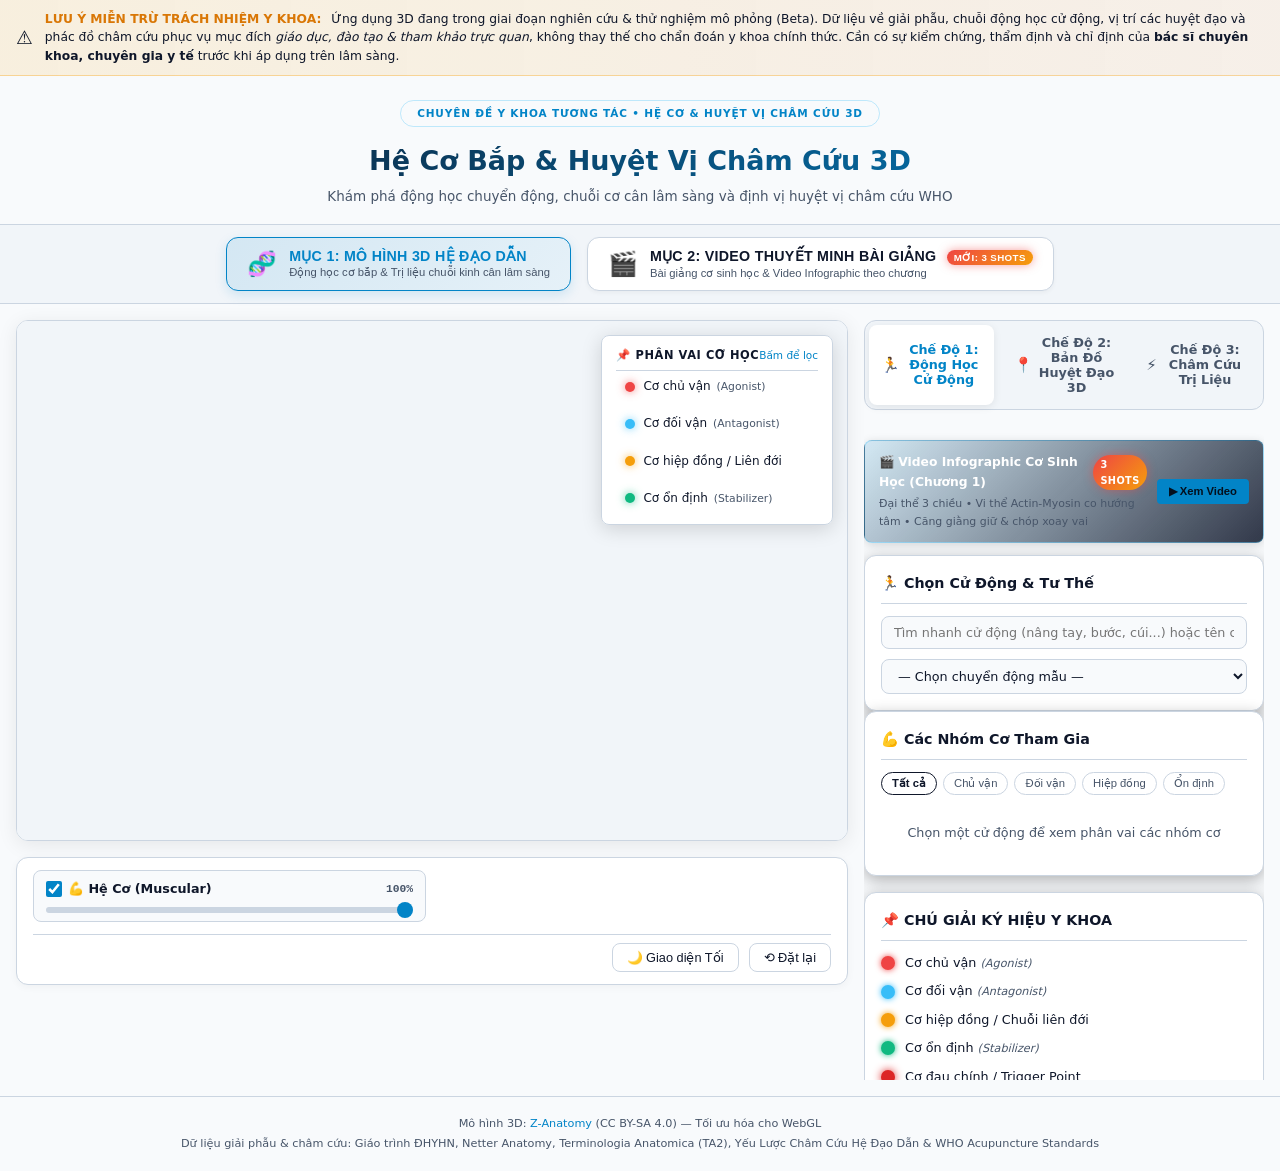
==== commit 7be727b1: "feat(web3d): implement 3 distinct visualization modes, floating legend, 80-acupoint map and medical " ====
--- a/index.html
+++ b/index.html
@@ -4,7 +4,7 @@
   <meta charset="UTF-8">
   <meta name="viewport" content="width=device-width, initial-scale=1.0">
   <title>Hệ Cơ & Thần Kinh 3D — Châm Cứu & Động Học</title>
-  <link rel="stylesheet" href="assets/css/theme.css?v=7.3">
+  <link rel="stylesheet" href="assets/css/theme.css?v=8.0">
   <link rel="icon" href="data:,">
 
   <!-- Three.js via ES Module importmap (Local Bundle 100% Offline & Tốc độ cao) -->
@@ -19,6 +19,17 @@
   </script>
 </head>
 <body>
+  <!-- ===================== MEDICAL DISCLAIMER BANNER ===================== -->
+  <aside class="medical-disclaimer-banner" role="alert" aria-label="Cảnh báo y khoa">
+    <div class="disclaimer-inner">
+      <span class="disclaimer-icon">⚠️</span>
+      <div class="disclaimer-text">
+        <strong class="disclaimer-title">LƯU Ý MIỄN TRỪ TRÁCH NHIỆM Y KHOA:</strong>
+        Ứng dụng 3D đang trong giai đoạn nghiên cứu & thử nghiệm mô phỏng (Beta). Dữ liệu về giải phẫu, chuỗi động học cử động, vị trí các huyệt đạo và phác đồ châm cứu phục vụ mục đích <em>giáo dục, đào tạo & tham khảo trực quan</em>, không thay thế cho chẩn đoán y khoa chính thức. Cần có sự kiểm chứng, thẩm định và chỉ định của <strong>bác sĩ chuyên khoa, chuyên gia y tế</strong> trước khi áp dụng trên lâm sàng.
+      </div>
+    </div>
+  </aside>
+
   <!-- ===================== HEADER ===================== -->
   <header class="app-header">
     <div class="badge">CHUYÊN ĐỀ Y KHOA TƯƠNG TÁC • HỆ CƠ & HUYỆT VỊ CHÂM CỨU 3D</div>
@@ -59,6 +70,32 @@
           </div>
           <!-- Hover tooltip -->
           <div id="hover-tooltip" class="hover-tooltip" style="display:none;"></div>
+
+          <!-- Floating Viewport Legend Card (Chế độ 1: Động Học Cử Động) -->
+          <div id="viewport-legend-card" class="viewport-legend-card">
+            <div class="viewport-legend-header">
+              <span class="viewport-legend-title">📌 PHÂN VAI CƠ HỌC</span>
+              <span class="viewport-legend-hint">Bấm để lọc</span>
+            </div>
+            <div class="viewport-legend-list">
+              <div class="viewport-legend-item" data-role="agonist" title="Nhấp để lọc cơ chủ vận (nhấp lại để chọn tất cả)">
+                <span class="viewport-legend-dot dot-agonist"></span>
+                <span class="viewport-legend-name">Cơ chủ vận <em>(Agonist)</em></span>
+              </div>
+              <div class="viewport-legend-item" data-role="antagonist" title="Nhấp để lọc cơ đối vận (nhấp lại để chọn tất cả)">
+                <span class="viewport-legend-dot dot-antagonist"></span>
+                <span class="viewport-legend-name">Cơ đối vận <em>(Antagonist)</em></span>
+              </div>
+              <div class="viewport-legend-item" data-role="synergist" title="Nhấp để lọc cơ hiệp đồng (nhấp lại để chọn tất cả)">
+                <span class="viewport-legend-dot dot-synergist"></span>
+                <span class="viewport-legend-name">Cơ hiệp đồng / Liên đới</span>
+              </div>
+              <div class="viewport-legend-item" data-role="stabilizer" title="Nhấp để lọc cơ ổn định (nhấp lại để chọn tất cả)">
+                <span class="viewport-legend-dot dot-stabilizer"></span>
+                <span class="viewport-legend-name">Cơ ổn định <em>(Stabilizer)</em></span>
+              </div>
+            </div>
+          </div>
         </div>
       </div>
 
@@ -104,13 +141,16 @@
     <!-- RIGHT: Info Panels -->
     <aside class="info-column">
 
-      <!-- MODE TABS -->
+      <!-- MODE TABS (3 CHẾ ĐỘ) -->
       <div class="mode-tabs">
-        <button id="tab-mode-movement" class="mode-tab active" data-mode="movement" title="Khảo sát cử động đại thể và phân vai cơ học">
+        <button id="tab-mode-kinematics" class="mode-tab active" data-mode="kinematics" title="Khảo sát cử động đại thể và phân vai cơ học (Ẩn hệ thần kinh)">
           <span class="tab-icon">🏃</span> Chế Độ 1: Động Học Cử Động
         </button>
-        <button id="tab-mode-acupuncture" class="mode-tab" data-mode="acupuncture" title="Phân tích hội chứng đau cơ, chuỗi cơ cân & điểm huyệt 3D">
-          <span class="tab-icon">⚡</span> Chế Độ 2: Trị Liệu & Chuỗi Kinh Cân
+        <button id="tab-mode-acupoints" class="mode-tab" data-mode="acupoints" title="Bản đồ 80 huyệt đạo toàn thân WHO kết hợp Hệ Cơ & Hệ Thần Kinh">
+          <span class="tab-icon">📍</span> Chế Độ 2: Bản Đồ Huyệt Đạo 3D
+        </button>
+        <button id="tab-mode-therapy" class="mode-tab" data-mode="therapy" title="Phân tích hội chứng đau cơ, chuỗi cơ cân & châm cứu trị liệu">
+          <span class="tab-icon">⚡</span> Chế Độ 3: Châm Cứu Trị Liệu
         </button>
       </div>
 
@@ -162,8 +202,77 @@
         </div>
       </div>
 
-      <!-- ==================== CHẾ ĐỘ 2: TRỊ LIỆU & CHÂU KINH CÂN ==================== -->
+      <!-- ==================== CHẾ ĐỘ 2: BẢN ĐỒ HUYỆT ĐẠO 3D ==================== -->
       <div id="mode-2-container" style="display:none;">
+        <div class="card" id="acupoint-map-card">
+          <div class="card-header-with-badge">
+            <h2 class="card-title">📍 Bản Đồ 80 Huyệt Đạo Toàn Thân</h2>
+            <span class="badge-mini" id="acupoint-total-badge">80 Huyệt</span>
+          </div>
+          <p class="card-desc-sub">Mô hình tích hợp Hệ Cơ + Hệ Thần Kinh + Vị trí các huyệt theo YHCT & chuẩn WHO</p>
+
+          <!-- Search Input -->
+          <div class="search-box">
+            <input type="text" id="search-acupoint-input" placeholder="🔍 Tìm huyệt (Hợp Cốc, Túc Tam Lý, LI-4, đau đầu...)" class="search-input">
+          </div>
+
+          <!-- Region Filter Bar -->
+          <div class="region-filter-bar" id="acupoint-region-filters">
+            <button class="region-pill active" data-region="all">Tất cả (80)</button>
+            <button class="region-pill" data-region="head_neck">Đầu - Mặt - Cổ (20)</button>
+            <button class="region-pill" data-region="lower_limb">Chi Dưới (20)</button>
+            <button class="region-pill" data-region="upper_limb">Chi Trên (13)</button>
+            <button class="region-pill" data-region="chest_abdomen">Ngực - Bụng (6)</button>
+            <button class="region-pill" data-region="back_lumbar">Lưng - Cùng (21)</button>
+          </div>
+
+          <!-- Status / Active Count -->
+          <div class="acupoints-count-status">
+            <span>Hiển thị trên 3D: <strong id="lbl-active-acupoint-count">80</strong> huyệt vị</span>
+          </div>
+
+          <!-- Interactive Acupoint List -->
+          <div class="acupoints-scroll-list" id="acupoint-map-list">
+            <!-- Populated dynamically by UIView.js -->
+          </div>
+        </div>
+
+        <!-- Selected Acupoint Detail Card (Chế độ 2) -->
+        <div class="card" id="map-acupoint-detail-card" style="display:none;">
+          <div class="card-header">
+            <div>
+              <span class="detail-badge-code" id="map-detail-code">GB-21</span>
+              <h2 class="card-title inline-title" id="map-detail-name">Kiên Tỉnh</h2>
+              <span class="detail-han" id="map-detail-han">肩井</span>
+            </div>
+            <button id="btn-close-map-detail" class="btn-icon" title="Đóng">✕</button>
+          </div>
+          <p class="detail-meridian" id="map-detail-meridian">Kinh Túc Thiếu Dương Đởm</p>
+
+          <div class="detail-grid">
+            <div class="detail-row">
+              <strong>📍 Định vị giải phẫu:</strong>
+              <span id="map-detail-location"></span>
+            </div>
+            <div class="detail-row">
+              <strong>📐 Độ sâu & Hướng kim:</strong>
+              <span id="map-detail-depth"></span>
+            </div>
+            <div class="detail-row">
+              <strong>⚡ Cảm giác Đắc Khí:</strong>
+              <span id="map-detail-deqi"></span>
+            </div>
+            <div class="detail-row">
+              <strong>🩺 Tác dụng & Chỉ định:</strong>
+              <span id="map-detail-indications"></span>
+            </div>
+          </div>
+          <div id="map-detail-safety" class="safety-alert"></div>
+        </div>
+      </div>
+
+      <!-- ==================== CHẾ ĐỘ 3: CHÂM CỨU TRỊ LIỆU & CHUỖI KINH CÂN ==================== -->
+      <div id="mode-3-container" style="display:none;">
         <div class="card" id="acupuncture-card">
           <h2 class="card-title">⚡ Chọn Vùng Đau & Hội Chứng Cân Cơ</h2>
           <select id="chain-select" class="select-input">
@@ -194,7 +303,7 @@
           </div>
         </div>
 
-        <!-- Acupoint Detail Card -->
+        <!-- Acupoint Detail Card (Chế độ 3) -->
         <div class="card" id="acupoint-detail-card" style="display:none;">
           <div class="card-header">
             <h2 class="card-title" id="acupoint-detail-title">—</h2>
@@ -454,8 +563,8 @@
     <p>Dữ liệu giải phẫu & châm cứu: Giáo trình ĐHYHN, Netter Anatomy, Terminologia Anatomica (TA2), Yếu Lược Châm Cứu Hệ Đạo Dẫn & WHO Acupuncture Standards</p>
   </footer>
 
-  <!-- App Entry Point (v7.3 cache bust) -->
-  <script type="module" src="app.js?v=7.3"></script>
+  <!-- App Entry Point (v8.0 cache bust) -->
+  <script type="module" src="app.js?v=8.0"></script>
 </body>
 </html>
 
--- a/assets/css/theme.css
+++ b/assets/css/theme.css
@@ -1757,4 +1757,457 @@
   transform: scale(1.05);
 }
 
-
+/* ================================================================
+   NEW ENHANCEMENTS: MEDICAL DISCLAIMER, FLOATING LEGEND,
+   CATEGORIZED MUSCLE LIST & CHẾ ĐỘ 2 (BẢN ĐỒ HUYỆT ĐẠO 3D)
+   ================================================================ */
+
+/* === MEDICAL DISCLAIMER BANNER === */
+.medical-disclaimer-banner {
+  background: linear-gradient(90deg, rgba(245, 158, 11, 0.12), rgba(217, 119, 6, 0.08));
+  border-bottom: 1px solid rgba(245, 158, 11, 0.35);
+  padding: 10px var(--gap);
+  color: var(--text);
+  font-size: 0.82rem;
+  line-height: 1.5;
+}
+body.dark-theme .medical-disclaimer-banner {
+  background: linear-gradient(90deg, rgba(245, 158, 11, 0.15), rgba(15, 23, 42, 0.95));
+  border-bottom-color: rgba(245, 158, 11, 0.3);
+}
+.disclaimer-inner {
+  max-width: 1600px;
+  margin: 0 auto;
+  display: flex;
+  align-items: center;
+  gap: 12px;
+}
+.disclaimer-icon {
+  font-size: 1.25rem;
+  flex-shrink: 0;
+}
+.disclaimer-text {
+  flex: 1;
+}
+.disclaimer-title {
+  color: var(--amber);
+  font-weight: 700;
+  margin-right: 6px;
+}
+@media (max-width: 768px) {
+  .disclaimer-inner {
+    flex-direction: column;
+    align-items: flex-start;
+    gap: 6px;
+  }
+}
+
+/* === FLOATING VIEWPORT LEGEND CARD (CHẾ ĐỘ 1: ĐỘNG HỌC CỬ ĐỘNG) === */
+.viewport-legend-card {
+  position: absolute;
+  top: 14px;
+  right: 14px;
+  z-index: 10;
+  pointer-events: auto;
+  background: rgba(255, 255, 255, 0.94);
+  backdrop-filter: blur(10px);
+  -webkit-backdrop-filter: blur(10px);
+  border: 1px solid var(--border);
+  border-radius: var(--radius-sm);
+  padding: 10px 14px;
+  box-shadow: 0 4px 20px rgba(0, 0, 0, 0.15);
+  display: flex;
+  flex-direction: column;
+  gap: 8px;
+  min-width: 220px;
+  user-select: none;
+  transition: all 0.2s ease;
+}
+body.dark-theme .viewport-legend-card {
+  background: rgba(30, 41, 59, 0.92);
+  border-color: rgba(51, 65, 85, 0.9);
+  box-shadow: 0 4px 20px rgba(0, 0, 0, 0.5);
+}
+.viewport-legend-header {
+  display: flex;
+  justify-content: space-between;
+  align-items: center;
+  border-bottom: 1px solid var(--border);
+  padding-bottom: 6px;
+}
+.viewport-legend-title {
+  font-size: 0.76rem;
+  font-weight: 700;
+  letter-spacing: 0.05em;
+  color: var(--text);
+  text-transform: uppercase;
+}
+.viewport-legend-hint {
+  font-size: 0.7rem;
+  color: var(--cyan);
+  font-weight: 500;
+}
+.viewport-legend-list {
+  display: flex;
+  flex-direction: column;
+  gap: 6px;
+}
+.viewport-legend-item {
+  display: flex;
+  align-items: center;
+  gap: 8px;
+  padding: 5px 8px;
+  border-radius: 6px;
+  font-size: 0.8rem;
+  color: var(--text);
+  cursor: pointer;
+  transition: all 0.15s ease;
+  border: 1px solid transparent;
+}
+.viewport-legend-item:hover {
+  background: rgba(2, 132, 199, 0.08);
+  border-color: rgba(2, 132, 199, 0.2);
+}
+body.dark-theme .viewport-legend-item:hover {
+  background: rgba(56, 189, 248, 0.12);
+  border-color: rgba(56, 189, 248, 0.25);
+}
+.viewport-legend-item.active {
+  background: rgba(2, 132, 199, 0.15);
+  border-color: var(--cyan);
+  font-weight: 700;
+}
+body.dark-theme .viewport-legend-item.active {
+  background: rgba(56, 189, 248, 0.2);
+  border-color: var(--cyan);
+  font-weight: 700;
+}
+.viewport-legend-dot {
+  width: 10px;
+  height: 10px;
+  border-radius: 50%;
+  flex-shrink: 0;
+  transition: transform 0.15s;
+}
+.viewport-legend-item:hover .viewport-legend-dot {
+  transform: scale(1.25);
+}
+.dot-agonist {
+  background: #ef4444;
+  box-shadow: 0 0 8px rgba(239, 68, 68, 0.7);
+}
+.dot-antagonist {
+  background: #38bdf8;
+  box-shadow: 0 0 8px rgba(56, 189, 248, 0.7);
+}
+.dot-synergist {
+  background: #f59e0b;
+  box-shadow: 0 0 8px rgba(245, 158, 11, 0.7);
+}
+.dot-stabilizer {
+  background: #10b981;
+  box-shadow: 0 0 8px rgba(16, 185, 129, 0.7);
+}
+.viewport-legend-name {
+  flex: 1;
+  white-space: nowrap;
+}
+.viewport-legend-name em {
+  font-size: 0.72rem;
+  color: var(--muted);
+  font-style: normal;
+  margin-left: 2px;
+}
+
+/* === CATEGORIZED MUSCLE LIST HEADERS === */
+.muscle-category-block {
+  margin-bottom: 12px;
+}
+.muscle-category-header {
+  display: flex;
+  align-items: center;
+  justify-content: space-between;
+  padding: 6px 10px;
+  margin-bottom: 4px;
+  border-radius: 6px;
+  font-size: 0.78rem;
+  font-weight: 700;
+  text-transform: uppercase;
+  letter-spacing: 0.04em;
+  background: rgba(255, 255, 255, 0.04);
+  border-left: 3px solid var(--category-color, var(--cyan));
+}
+body:not(.dark-theme) .muscle-category-header {
+  background: rgba(0, 0, 0, 0.03);
+}
+.muscle-category-title {
+  display: flex;
+  align-items: center;
+  gap: 6px;
+  color: var(--text);
+}
+.muscle-category-count {
+  font-size: 0.72rem;
+  font-family: var(--font-mono);
+  color: var(--muted);
+  background: rgba(0, 0, 0, 0.1);
+  padding: 1px 6px;
+  border-radius: 10px;
+}
+body.dark-theme .muscle-category-count {
+  background: rgba(255, 255, 255, 0.1);
+}
+
+/* Clean Muscle Item Row Matching Mockup */
+.muscle-item {
+  display: flex;
+  flex-direction: column;
+  gap: 3px;
+  padding: 8px 10px;
+  margin-bottom: 4px;
+  border-radius: var(--radius-sm);
+  background: var(--bg);
+  border: 1px solid var(--border);
+  cursor: pointer;
+  transition: all 0.15s ease;
+}
+.muscle-item:hover {
+  background: var(--card-hover);
+  border-color: var(--cyan);
+  transform: translateX(2px);
+}
+.muscle-item-row-top {
+  display: flex;
+  align-items: center;
+  justify-content: space-between;
+  gap: 8px;
+}
+.muscle-item-row-bottom {
+  display: flex;
+  align-items: center;
+  justify-content: space-between;
+  font-size: 0.74rem;
+  color: var(--muted);
+}
+.muscle-item-name {
+  font-size: 0.84rem;
+  font-weight: 600;
+  color: var(--text);
+}
+.muscle-item-latin {
+  font-style: italic;
+  color: var(--muted);
+}
+.role-badge {
+  font-size: 0.7rem;
+  font-weight: 700;
+  padding: 2px 7px;
+  border-radius: 4px;
+  white-space: nowrap;
+}
+.role-badge.role-agonist {
+  color: #ef4444;
+  background: rgba(239, 68, 68, 0.12);
+  border: 1px solid rgba(239, 68, 68, 0.3);
+}
+.role-badge.role-antagonist {
+  color: #0ea5e9;
+  background: rgba(14, 165, 233, 0.12);
+  border: 1px solid rgba(14, 165, 233, 0.3);
+}
+.role-badge.role-synergist {
+  color: #f59e0b;
+  background: rgba(245, 158, 11, 0.12);
+  border: 1px solid rgba(245, 158, 11, 0.3);
+}
+.role-badge.role-stabilizer {
+  color: #10b981;
+  background: rgba(16, 185, 129, 0.12);
+  border: 1px solid rgba(16, 185, 129, 0.3);
+}
+
+/* === CHẾ ĐỘ 2: BẢN ĐỒ HUYỆT ĐẠO 3D === */
+.card-header-with-badge {
+  display: flex;
+  align-items: center;
+  justify-content: space-between;
+  margin-bottom: 6px;
+}
+.card-header-with-badge .card-title {
+  margin-bottom: 0;
+  padding-bottom: 0;
+  border-bottom: none;
+}
+.badge-mini {
+  font-size: 0.72rem;
+  font-weight: 700;
+  color: var(--red);
+  background: rgba(239, 68, 68, 0.12);
+  border: 1px solid rgba(239, 68, 68, 0.3);
+  padding: 2px 8px;
+  border-radius: 12px;
+}
+.card-desc-sub {
+  font-size: 0.76rem;
+  color: var(--muted);
+  margin-bottom: 10px;
+  line-height: 1.4;
+}
+
+/* Region Filter Bar */
+.region-filter-bar {
+  display: flex;
+  flex-wrap: wrap;
+  gap: 6px;
+  margin-bottom: 10px;
+}
+.region-pill {
+  padding: 4px 10px;
+  border-radius: 16px;
+  border: 1px solid var(--border);
+  background: var(--bg);
+  color: var(--muted);
+  font-size: 0.74rem;
+  font-weight: 600;
+  cursor: pointer;
+  transition: all 0.15s ease;
+}
+.region-pill:hover {
+  color: var(--text);
+  border-color: var(--cyan);
+}
+.region-pill.active {
+  background: var(--cyan);
+  border-color: var(--cyan);
+  color: #fff;
+  box-shadow: 0 2px 8px rgba(2, 132, 199, 0.3);
+}
+
+.acupoints-count-status {
+  display: flex;
+  align-items: center;
+  justify-content: space-between;
+  font-size: 0.75rem;
+  color: var(--muted);
+  margin-bottom: 8px;
+  padding: 0 4px;
+}
+
+/* Acupoint Scroll List */
+.acupoints-scroll-list {
+  display: flex;
+  flex-direction: column;
+  gap: 6px;
+  max-height: 380px;
+  overflow-y: auto;
+  scrollbar-width: thin;
+  scrollbar-color: var(--border) transparent;
+  padding-right: 4px;
+}
+
+.map-acupoint-item {
+  display: flex;
+  align-items: center;
+  justify-content: space-between;
+  padding: 8px 10px;
+  border-radius: var(--radius-sm);
+  background: var(--bg);
+  border: 1px solid var(--border);
+  cursor: pointer;
+  transition: all 0.15s ease;
+}
+.map-acupoint-item:hover {
+  border-color: var(--cyan);
+  background: var(--card-hover);
+  transform: translateX(2px);
+}
+.map-acupoint-item.active {
+  border-color: var(--red);
+  background: rgba(239, 68, 68, 0.08);
+  box-shadow: 0 0 10px rgba(239, 68, 68, 0.2);
+}
+.map-acupoint-left {
+  display: flex;
+  align-items: center;
+  gap: 8px;
+}
+.map-acupoint-code {
+  font-family: var(--font-mono);
+  font-size: 0.74rem;
+  font-weight: 700;
+  color: var(--red);
+  background: rgba(239, 68, 68, 0.1);
+  padding: 2px 6px;
+  border-radius: 4px;
+  min-width: 48px;
+  text-align: center;
+}
+.map-acupoint-name {
+  font-size: 0.84rem;
+  font-weight: 600;
+  color: var(--text);
+}
+.map-acupoint-han {
+  font-size: 0.75rem;
+  color: var(--muted);
+  margin-left: 4px;
+}
+.map-acupoint-right {
+  display: flex;
+  align-items: center;
+  gap: 6px;
+}
+.map-acupoint-meridian {
+  font-size: 0.72rem;
+  color: var(--muted);
+}
+.map-acupoint-region-tag {
+  font-size: 0.68rem;
+  padding: 1px 6px;
+  border-radius: 8px;
+  background: rgba(56, 189, 248, 0.1);
+  color: var(--cyan);
+  border: 1px solid rgba(56, 189, 248, 0.2);
+}
+
+/* Detail Card (Mode 2) */
+.detail-badge-code {
+  display: inline-block;
+  font-family: var(--font-mono);
+  font-size: 0.76rem;
+  font-weight: 700;
+  color: var(--red);
+  background: rgba(239, 68, 68, 0.12);
+  border: 1px solid rgba(239, 68, 68, 0.3);
+  padding: 2px 8px;
+  border-radius: 4px;
+  margin-right: 8px;
+}
+.inline-title {
+  display: inline;
+}
+.detail-han {
+  font-size: 0.9rem;
+  color: var(--muted);
+  margin-left: 6px;
+  font-weight: normal;
+}
+.detail-meridian {
+  font-size: 0.78rem;
+  color: var(--cyan);
+  font-weight: 600;
+  margin-top: 4px;
+  margin-bottom: 12px;
+}
+.safety-alert {
+  margin-top: 10px;
+  padding: 8px 12px;
+  border-radius: var(--radius-sm);
+  background: rgba(239, 68, 68, 0.1);
+  border-left: 3px solid var(--red);
+  color: var(--red);
+  font-size: 0.78rem;
+  line-height: 1.45;
+}
+
+
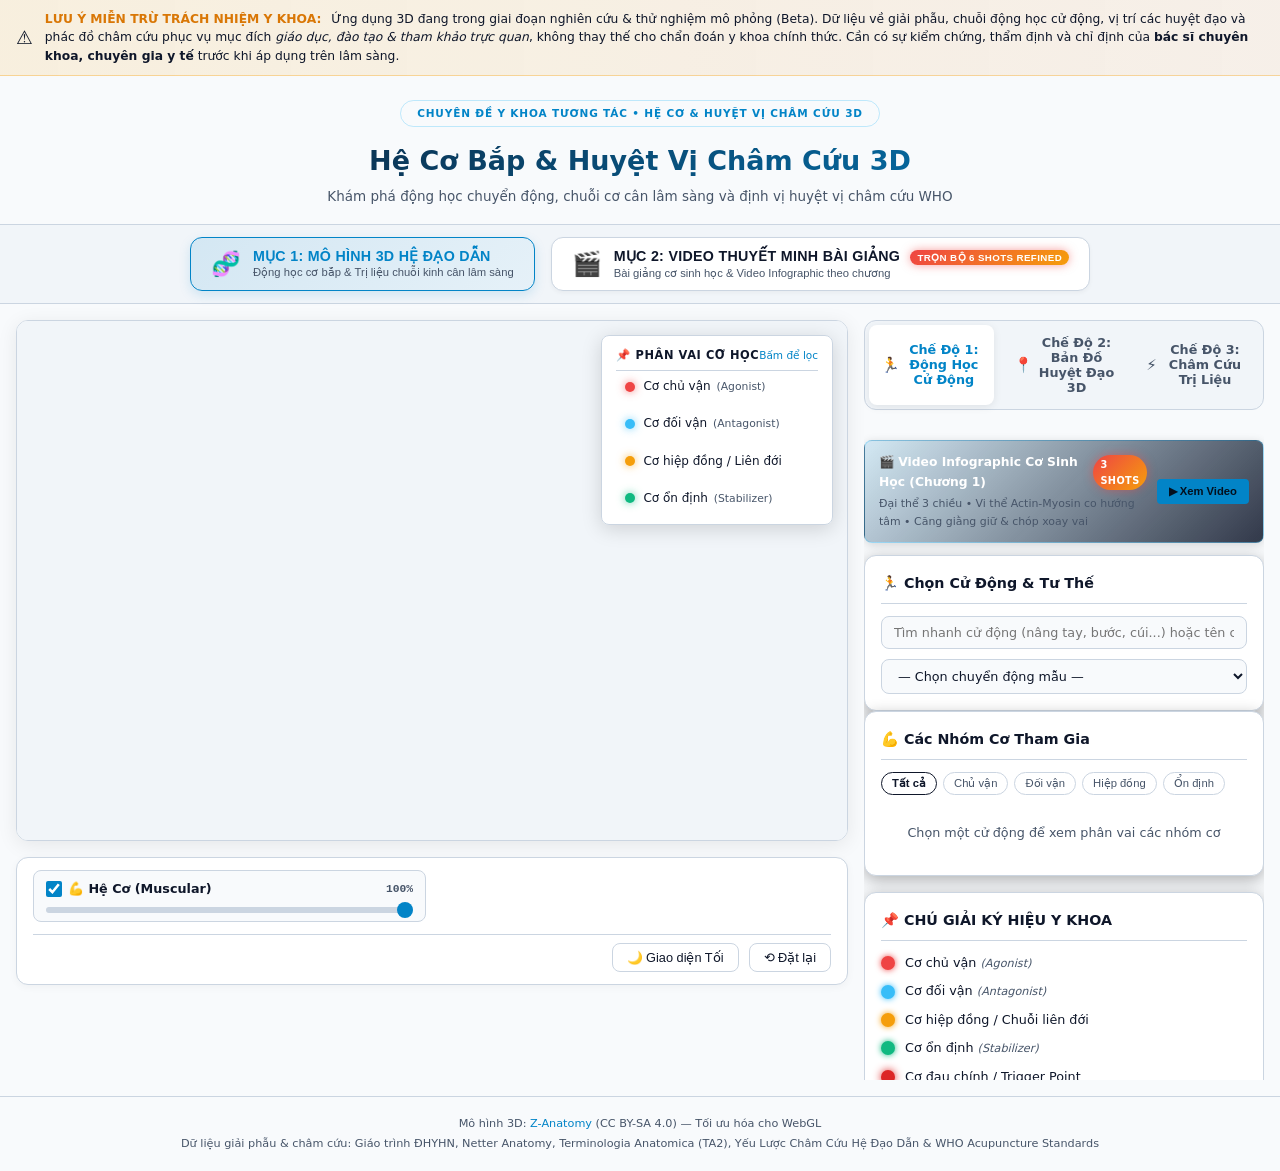
==== commit 6fc1c1ec: "feat(video-infographic): cap nhat tron bo 6 video refined kem transcript word-for-word va timing chu" ====
--- a/index.html
+++ b/index.html
@@ -4,7 +4,7 @@
   <meta charset="UTF-8">
   <meta name="viewport" content="width=device-width, initial-scale=1.0">
   <title>Hệ Cơ & Thần Kinh 3D — Châm Cứu & Động Học</title>
-  <link rel="stylesheet" href="assets/css/theme.css?v=8.0">
+  <link rel="stylesheet" href="assets/css/theme.css?v=15.0">
   <link rel="icon" href="data:,">
 
   <!-- Three.js via ES Module importmap (Local Bundle 100% Offline & Tốc độ cao) -->
@@ -49,7 +49,7 @@
     <button class="nav-tab-btn" id="nav-btn-video" data-section="section-video-lectures">
       <span class="nav-tab-icon">🎬</span>
       <div class="nav-tab-text">
-        <span class="nav-tab-title">MỤC 2: VIDEO THUYẾT MINH BÀI GIẢNG <span class="nav-new-badge">Mới: 3 Shots</span></span>
+        <span class="nav-tab-title">MỤC 2: VIDEO THUYẾT MINH BÀI GIẢNG <span class="nav-new-badge">Trọn bộ 6 Shots Refined</span></span>
         <span class="nav-tab-subtitle">Bài giảng cơ sinh học & Video Infographic theo chương</span>
       </div>
     </button>
@@ -93,6 +93,44 @@
               <div class="viewport-legend-item" data-role="stabilizer" title="Nhấp để lọc cơ ổn định (nhấp lại để chọn tất cả)">
                 <span class="viewport-legend-dot dot-stabilizer"></span>
                 <span class="viewport-legend-name">Cơ ổn định <em>(Stabilizer)</em></span>
+              </div>
+            </div>
+          </div>
+
+          <!-- Floating Viewport Legend Card (Chế độ 3: Châm Cứu Trị Liệu & Chuỗi Kinh Cân) -->
+          <div id="viewport-legend-therapy" class="viewport-legend-card viewport-legend-therapy" style="display:none;">
+            <div class="viewport-legend-header">
+              <span class="viewport-legend-title">⚡ TIÊU CHÍ TÔ MÀU TRỊ LIỆU</span>
+              <span class="viewport-legend-hint">Chuỗi Kinh Cân</span>
+            </div>
+            <div class="viewport-legend-list">
+              <div class="viewport-legend-item legend-item-therapy" data-therapy-role="pain" title="Cơ đau chính: Vùng phát sinh co cứng & đau nguyên phát, chứa điểm kích hoạt (Trigger Point)">
+                <span class="viewport-legend-dot dot-pain"></span>
+                <div class="legend-text-col">
+                  <span class="viewport-legend-name">Cơ đau chính <em>(Trigger Point)</em></span>
+                  <span class="legend-criterion">Khởi phát co cứng & điểm cân kết</span>
+                </div>
+              </div>
+              <div class="viewport-legend-item legend-item-therapy" data-therapy-role="chain" title="Chuỗi cơ liên đới: Các cơ cùng chuỗi cân mạc (Kinh Cân YHCT) chịu tải trọng bù trừ">
+                <span class="viewport-legend-dot dot-chain"></span>
+                <div class="legend-text-col">
+                  <span class="viewport-legend-name">Chuỗi cơ liên đới <em>(Myofascial Chain)</em></span>
+                  <span class="legend-criterion">Mắt xích cùng chuỗi cân chịu lực kéo</span>
+                </div>
+              </div>
+              <div class="viewport-legend-item legend-item-therapy" data-therapy-role="antagonist_tight" title="Cơ co rút đối ứng: Cơ đối kháng co ngắn mạn tính làm mất cân bằng tư thế">
+                <span class="viewport-legend-dot dot-antagonist-tight"></span>
+                <div class="legend-text-col">
+                  <span class="viewport-legend-name">Cơ co rút đối ứng <em>(Antagonist Tight)</em></span>
+                  <span class="legend-criterion">Đối kháng co ngắn, lệch trục tư thế</span>
+                </div>
+              </div>
+              <div class="viewport-legend-item legend-item-therapy" data-therapy-role="acupoint" title="Huyệt vị đặc trị 3D: Điểm châm cứu giải phóng co thắt nút giao cơ - thần kinh theo WHO">
+                <span class="viewport-legend-dot dot-acupoint-marker"></span>
+                <div class="legend-text-col">
+                  <span class="viewport-legend-name">Huyệt vị đặc trị <em>(Acupoints 3D)</em></span>
+                  <span class="legend-criterion">Huyệt giải tỏa nút thắt theo chuẩn WHO</span>
+                </div>
               </div>
             </div>
           </div>
@@ -206,8 +244,8 @@
       <div id="mode-2-container" style="display:none;">
         <div class="card" id="acupoint-map-card">
           <div class="card-header-with-badge">
-            <h2 class="card-title">📍 Bản Đồ 80 Huyệt Đạo Toàn Thân</h2>
-            <span class="badge-mini" id="acupoint-total-badge">80 Huyệt</span>
+            <h2 class="card-title">📍 Bản Đồ 90 Huyệt Đạo Toàn Thân</h2>
+            <span class="badge-mini" id="acupoint-total-badge">90 Huyệt</span>
           </div>
           <p class="card-desc-sub">Mô hình tích hợp Hệ Cơ + Hệ Thần Kinh + Vị trí các huyệt theo YHCT & chuẩn WHO</p>
 
@@ -218,17 +256,17 @@
 
           <!-- Region Filter Bar -->
           <div class="region-filter-bar" id="acupoint-region-filters">
-            <button class="region-pill active" data-region="all">Tất cả (80)</button>
+            <button class="region-pill active" data-region="all">Tất cả (90)</button>
             <button class="region-pill" data-region="head_neck">Đầu - Mặt - Cổ (20)</button>
-            <button class="region-pill" data-region="lower_limb">Chi Dưới (20)</button>
-            <button class="region-pill" data-region="upper_limb">Chi Trên (13)</button>
-            <button class="region-pill" data-region="chest_abdomen">Ngực - Bụng (6)</button>
-            <button class="region-pill" data-region="back_lumbar">Lưng - Cùng (21)</button>
+            <button class="region-pill" data-region="lower_limb">Chi Dưới (25)</button>
+            <button class="region-pill" data-region="upper_limb">Chi Trên (18)</button>
+            <button class="region-pill" data-region="chest_abdomen">Ngực - Bụng (8)</button>
+            <button class="region-pill" data-region="back_lumbar">Lưng - Cùng (19)</button>
           </div>
 
           <!-- Status / Active Count -->
           <div class="acupoints-count-status">
-            <span>Hiển thị trên 3D: <strong id="lbl-active-acupoint-count">80</strong> huyệt vị</span>
+            <span>Hiển thị trên 3D: <strong id="lbl-active-acupoint-count">90</strong> huyệt vị</span>
           </div>
 
           <!-- Interactive Acupoint List -->
@@ -245,7 +283,7 @@
               <h2 class="card-title inline-title" id="map-detail-name">Kiên Tỉnh</h2>
               <span class="detail-han" id="map-detail-han">肩井</span>
             </div>
-            <button id="btn-close-map-detail" class="btn-icon" title="Đóng">✕</button>
+            <button id="btn-close-map-detail" class="btn-icon" title="Đóng và hiện lại tất cả huyệt vị">✕</button>
           </div>
           <p class="detail-meridian" id="map-detail-meridian">Kinh Túc Thiếu Dương Đởm</p>
 
@@ -268,6 +306,11 @@
             </div>
           </div>
           <div id="map-detail-safety" class="safety-alert"></div>
+          <div style="margin-top: 10px; display: flex; justify-content: flex-end;">
+            <button id="btn-show-all-acupoints-m2" class="btn btn-secondary btn-sm" style="font-size: 0.8rem; padding: 4px 10px; border-radius: 6px; cursor: pointer;">
+              👁️ Hiện lại tất cả huyệt vị
+            </button>
+          </div>
         </div>
       </div>
 
@@ -307,6 +350,7 @@
         <div class="card" id="acupoint-detail-card" style="display:none;">
           <div class="card-header">
             <h2 class="card-title" id="acupoint-detail-title">—</h2>
+            <button id="btn-close-chain-acupoint" class="btn-icon" title="Đóng và hiện lại tất cả huyệt vị">✕</button>
           </div>
           <div class="detail-grid">
             <div class="detail-row">
@@ -323,6 +367,11 @@
             </div>
           </div>
           <div id="acupoint-detail-safety" class="safety-alert"></div>
+          <div style="margin-top: 10px; display: flex; justify-content: flex-end;">
+            <button id="btn-show-all-acupoints-m3" class="btn btn-secondary btn-sm" style="font-size: 0.8rem; padding: 4px 10px; border-radius: 6px; cursor: pointer;">
+              👁️ Hiện lại tất cả huyệt vị
+            </button>
+          </div>
         </div>
       </div>
 
@@ -530,28 +579,101 @@
       </div>
     </section>
 
-    <!-- RIGHT: Chapter Playlist Sidebar Column -->
+    <!-- RIGHT: Chapter Playlist & Realtime Transcript Sidebar Column -->
     <aside class="video-playlist-column">
       <div class="playlist-card">
-        <div class="playlist-header">
-          <div class="playlist-title-row">
-            <span class="playlist-icon">📚</span>
-            <h3>DANH MỤC BÀI GIẢNG THEO CHƯƠNG</h3>
-          </div>
-          <p class="playlist-desc">Chọn bài giảng để mở video thuyết minh và kịch bản phân đoạn tương ứng</p>
-          <div class="playlist-search-box">
-            <input type="text" id="playlist-search-input" placeholder="🔍 Tìm kiếm chương hoặc chủ đề..." class="playlist-search-input">
-          </div>
-        </div>
-
-        <div class="playlist-items-list" id="playlist-items-list">
-          <!-- Dynamically populated from lectures.json -->
-        </div>
-
-        <!-- Video Integration Helper Notice -->
-        <div class="playlist-footer-notice">
-          <span class="notice-icon">💡</span>
-          <p>Hệ thống hỗ trợ nạp video MP4, WebM trực tiếp hoặc liên kết bài giảng chất lượng cao. Các file video tương ứng theo chương có thể đặt trực tiếp tại thư mục <code>assets/videos/</code>.</p>
+        <!-- Sidebar Navigation Tabs -->
+        <div class="sidebar-tab-switcher">
+          <button type="button" class="s-tab-btn active" id="btn-stab-realtime" title="Xem lời thuyết minh đồng bộ theo thời gian thực">
+            <span class="stab-icon">🎙️</span> Thuyết Minh Real-time
+          </button>
+          <button type="button" class="s-tab-btn" id="btn-stab-playlist" title="Xem danh sách bài giảng theo chương">
+            <span class="stab-icon">📚</span> Danh Mục Bài Giảng
+          </button>
+        </div>
+
+        <!-- PANEL 1: Realtime Transcript (Đồng bộ từng giây lời giảng) -->
+        <div id="panel-realtime-transcript" class="stab-content active">
+          <div class="rt-header">
+            <div class="rt-header-top">
+              <div class="rt-title-row">
+                <span class="rt-pulse-dot" title="Đang đồng bộ trực tiếp"></span>
+                <span class="rt-heading-label">LỜI GIẢNG THẦY HƯỞNG</span>
+              </div>
+              <span class="rt-sync-badge" id="rt-sync-badge">🟢 Real-time Synced</span>
+            </div>
+            
+            <h4 class="rt-current-shot-title" id="rt-current-shot-title">Shot 01: Chuỗi Động Học & Cân Bằng</h4>
+
+            <div class="rt-controls-row">
+              <label class="rt-checkbox-label" title="Tự động cuộn khung nhìn tới câu thoại đang phát">
+                <input type="checkbox" id="chk-rt-autoscroll" checked>
+                <span>Tự động cuộn</span>
+              </label>
+              <span class="rt-current-time-badge" id="rt-current-time-badge">⏱️ 00:00 / 01:10</span>
+            </div>
+
+            <div class="rt-search-box">
+              <input type="text" id="rt-search-input" placeholder="🔍 Lọc câu thoại hoặc từ khóa giải phẫu..." class="playlist-search-input">
+            </div>
+          </div>
+
+          <!-- HỘP PHỤ ĐỀ TRỰC TIẾP KHỚP TỪNG TỪ (LIVE SUBTITLE KARAOKE) -->
+          <div class="rt-live-subtitle-box" id="rt-live-subtitle-box">
+            <div class="rt-subtitle-header-row">
+              <div class="rt-subtitle-title-group">
+                <span class="rt-subtitle-icon">💬</span>
+                <span class="rt-subtitle-badge">PHỤ ĐỀ TRỰC TIẾP (SUBTITLE)</span>
+              </div>
+              <span class="rt-subtitle-cue-code" id="rt-subtitle-cue-code">Shot 1a</span>
+            </div>
+            <div class="rt-subtitle-display-text" id="rt-subtitle-display-text">
+              <span class="rt-subtitle-placeholder">Bấm phát video để theo dõi phụ đề thuyết minh khớp từng từ...</span>
+            </div>
+            <div class="rt-subtitle-progress-track">
+              <div class="rt-subtitle-progress-fill" id="rt-subtitle-progress-fill"></div>
+            </div>
+          </div>
+
+          <!-- Danh mục câu thoại phân đoạn -->
+          <div class="rt-list-section-header">
+            <span>📜 TOÀN BỘ KỊCH BẢN PHÂN ĐOẠN (NHẤN ĐỂ TUA)</span>
+          </div>
+
+          <!-- Danh sách câu thoại đồng bộ -->
+          <div class="rt-cues-list" id="rt-cues-list">
+            <!-- Dynamically populated from timed_cues -->
+          </div>
+
+          <!-- Chú dẫn tương tác -->
+          <div class="rt-footer-tip">
+            <span class="tip-icon">💡</span>
+            <span>Nhấn vào bất kỳ câu thoại nào để tua nhanh video tới đúng thời điểm thuyết minh đó.</span>
+          </div>
+        </div>
+
+        <!-- PANEL 2: Chapter Playlist (Danh mục các chương) -->
+        <div id="panel-chapter-playlist" class="stab-content" style="display: none;">
+          <div class="playlist-header">
+            <div class="playlist-title-row">
+              <span class="playlist-icon">📚</span>
+              <h3>DANH MỤC BÀI GIẢNG THEO CHƯƠNG</h3>
+            </div>
+            <p class="playlist-desc">Chọn bài giảng để mở video thuyết minh và kịch bản phân đoạn tương ứng</p>
+            <div class="playlist-search-box">
+              <input type="text" id="playlist-search-input" placeholder="🔍 Tìm kiếm chương hoặc chủ đề..." class="playlist-search-input">
+            </div>
+          </div>
+
+          <div class="playlist-items-list" id="playlist-items-list">
+            <!-- Dynamically populated from lectures.json -->
+          </div>
+
+          <!-- Video Integration Helper Notice -->
+          <div class="playlist-footer-notice">
+            <span class="notice-icon">💡</span>
+            <p>Hệ thống hỗ trợ nạp video MP4, WebM trực tiếp hoặc liên kết bài giảng chất lượng cao. Các file video tương ứng theo chương có thể đặt trực tiếp tại thư mục <code>assets/videos/</code>.</p>
+          </div>
         </div>
       </div>
     </aside>
@@ -563,8 +685,8 @@
     <p>Dữ liệu giải phẫu & châm cứu: Giáo trình ĐHYHN, Netter Anatomy, Terminologia Anatomica (TA2), Yếu Lược Châm Cứu Hệ Đạo Dẫn & WHO Acupuncture Standards</p>
   </footer>
 
-  <!-- App Entry Point (v8.0 cache bust) -->
-  <script type="module" src="app.js?v=8.0"></script>
+  <!-- App Entry Point (v16.0 cache bust) -->
+  <script type="module" src="app.js?v=16.0"></script>
 </body>
 </html>
 
--- a/assets/css/theme.css
+++ b/assets/css/theme.css
@@ -1475,6 +1475,423 @@
   line-height: 1.45;
 }
 
+/* ============================================================
+   SIDEBAR TAB SWITCHER & REALTIME TRANSCRIPT PANEL
+   ============================================================ */
+.sidebar-tab-switcher {
+  display: flex;
+  background: var(--bg-deep);
+  border: 1px solid var(--border);
+  border-radius: var(--radius-sm);
+  padding: 4px;
+  gap: 4px;
+}
+
+.s-tab-btn {
+  flex: 1;
+  padding: 8px 10px;
+  border: none;
+  border-radius: 6px;
+  background: transparent;
+  color: var(--muted);
+  font-size: 0.78rem;
+  font-weight: 600;
+  cursor: pointer;
+  display: flex;
+  align-items: center;
+  justify-content: center;
+  gap: 6px;
+  transition: all 0.2s ease;
+}
+
+.s-tab-btn:hover {
+  color: var(--text);
+  background: rgba(255, 255, 255, 0.04);
+}
+
+.s-tab-btn.active {
+  background: var(--card);
+  color: var(--cyan);
+  font-weight: 700;
+  box-shadow: 0 2px 8px rgba(0, 0, 0, 0.18);
+  border: 1px solid rgba(6, 182, 212, 0.35);
+}
+
+.stab-content {
+  display: flex;
+  flex-direction: column;
+  gap: 12px;
+}
+
+/* Realtime Transcript Header */
+.rt-header {
+  display: flex;
+  flex-direction: column;
+  gap: 8px;
+  border-bottom: 1px solid var(--border);
+  padding-bottom: 12px;
+}
+
+.rt-header-top {
+  display: flex;
+  justify-content: space-between;
+  align-items: center;
+}
+
+.rt-title-row {
+  display: flex;
+  align-items: center;
+  gap: 7px;
+}
+
+.rt-pulse-dot {
+  width: 8px;
+  height: 8px;
+  border-radius: 50%;
+  background: #10b981;
+  box-shadow: 0 0 8px #10b981;
+  animation: rtPulse 1.8s infinite ease-in-out;
+}
+
+@keyframes rtPulse {
+  0% { transform: scale(0.9); opacity: 0.6; box-shadow: 0 0 4px #10b981; }
+  50% { transform: scale(1.3); opacity: 1; box-shadow: 0 0 12px #10b981; }
+  100% { transform: scale(0.9); opacity: 0.6; box-shadow: 0 0 4px #10b981; }
+}
+
+.rt-heading-label {
+  font-size: 0.70rem;
+  font-weight: 700;
+  letter-spacing: 0.06em;
+  text-transform: uppercase;
+  color: var(--cyan);
+}
+
+.rt-sync-badge {
+  font-size: 0.68rem;
+  padding: 2px 8px;
+  border-radius: 999px;
+  background: rgba(16, 185, 129, 0.12);
+  color: #10b981;
+  font-family: var(--font-mono);
+  font-weight: 600;
+  border: 1px solid rgba(16, 185, 129, 0.3);
+}
+
+.rt-current-shot-title {
+  font-size: 0.88rem;
+  font-weight: 700;
+  color: var(--text);
+  line-height: 1.35;
+  margin: 0;
+}
+
+.rt-controls-row {
+  display: flex;
+  justify-content: space-between;
+  align-items: center;
+  font-size: 0.75rem;
+}
+
+.rt-checkbox-label {
+  display: flex;
+  align-items: center;
+  gap: 6px;
+  cursor: pointer;
+  color: var(--text-secondary);
+  user-select: none;
+}
+
+.rt-checkbox-label input {
+  accent-color: var(--cyan);
+  cursor: pointer;
+}
+
+.rt-current-time-badge {
+  font-family: var(--font-mono);
+  font-size: 0.72rem;
+  color: var(--amber);
+  background: rgba(245, 158, 11, 0.1);
+  padding: 2px 7px;
+  border-radius: 4px;
+  border: 1px solid rgba(245, 158, 11, 0.25);
+}
+
+.rt-search-box {
+  margin-top: 2px;
+}
+
+/* ============================================================
+   LIVE SUBTITLE BOX (KARAOKE-STYLE WORD-BY-WORD HIGHLIGHT)
+   ============================================================ */
+.rt-live-subtitle-box {
+  margin-top: 4px;
+  border-radius: 10px;
+  padding: 13px 15px;
+  background: #f8fafc;
+  border: 2px solid #0891b2;
+  box-shadow: 0 4px 16px rgba(8, 145, 178, 0.12);
+  transition: all 0.25s ease;
+}
+
+body.dark-theme .rt-live-subtitle-box {
+  background: #090d16;
+  border: 2px solid #06b6d4;
+  box-shadow: 0 0 18px rgba(6, 182, 212, 0.22);
+}
+
+.rt-subtitle-header-row {
+  display: flex;
+  justify-content: space-between;
+  align-items: center;
+  margin-bottom: 8px;
+}
+
+.rt-subtitle-title-group {
+  display: flex;
+  align-items: center;
+  gap: 6px;
+}
+
+.rt-subtitle-icon {
+  font-size: 0.90rem;
+}
+
+.rt-subtitle-badge {
+  font-size: 0.70rem;
+  font-weight: 700;
+  letter-spacing: 0.05em;
+  color: #0891b2;
+  text-transform: uppercase;
+}
+
+body.dark-theme .rt-subtitle-badge {
+  color: #38bdf8;
+}
+
+.rt-subtitle-cue-code {
+  font-size: 0.70rem;
+  font-weight: 700;
+  font-family: var(--font-mono);
+  padding: 2px 7px;
+  border-radius: 4px;
+  background: rgba(8, 145, 178, 0.12);
+  color: #0891b2;
+}
+
+body.dark-theme .rt-subtitle-cue-code {
+  background: rgba(6, 182, 212, 0.2);
+  color: #38bdf8;
+}
+
+.rt-subtitle-display-text {
+  font-size: 0.94rem;
+  line-height: 1.7;
+  min-height: 56px;
+  font-weight: 500;
+  color: #0f172a;
+}
+
+body.dark-theme .rt-subtitle-display-text {
+  color: #f8fafc;
+}
+
+.rt-subtitle-placeholder {
+  font-style: italic;
+  color: var(--muted);
+  font-size: 0.85rem;
+}
+
+.rt-subtitle-progress-track {
+  height: 4px;
+  border-radius: 999px;
+  background: rgba(0, 0, 0, 0.08);
+  margin-top: 10px;
+  overflow: hidden;
+}
+
+body.dark-theme .rt-subtitle-progress-track {
+  background: rgba(255, 255, 255, 0.12);
+}
+
+.rt-subtitle-progress-fill {
+  height: 100%;
+  width: 0%;
+  background: linear-gradient(90deg, #0891b2, #06b6d4, #10b981);
+  border-radius: 999px;
+  transition: width 0.12s ease;
+}
+
+.rt-list-section-header {
+  margin-top: 6px;
+  font-size: 0.68rem;
+  font-weight: 700;
+  letter-spacing: 0.06em;
+  color: var(--muted);
+  border-bottom: 1px solid var(--border);
+  padding-bottom: 4px;
+}
+
+/* Realtime Cues List */
+.rt-cues-list {
+  display: flex;
+  flex-direction: column;
+  gap: 8px;
+  max-height: 440px;
+  overflow-y: auto;
+  padding-right: 4px;
+}
+
+.rt-cues-list::-webkit-scrollbar {
+  width: 5px;
+}
+
+.rt-cues-list::-webkit-scrollbar-thumb {
+  background: var(--border);
+  border-radius: 4px;
+}
+
+.rt-cue-item {
+  position: relative;
+  padding: 11px 13px;
+  border-radius: var(--radius-sm);
+  border: 1px solid var(--border);
+  background: var(--card);
+  cursor: pointer;
+  transition: all 0.22s ease;
+}
+
+.rt-cue-item:hover {
+  border-color: rgba(6, 182, 212, 0.6);
+  background: var(--card-hover);
+  transform: translateX(2px);
+}
+
+/* Trạng thái Selection Active (Light mode mặc định: Nền sáng nhẹ, chữ ĐEN ĐẬM) */
+.rt-cue-item.active-cue {
+  border-color: #0891b2 !important;
+  background: #ecfeff !important;
+  box-shadow: 0 4px 14px rgba(8, 145, 178, 0.16), inset 4px 0 0 #0891b2 !important;
+  transform: scale(1.01);
+}
+
+body.dark-theme .rt-cue-item.active-cue {
+  border-color: #06b6d4 !important;
+  background: rgba(6, 182, 212, 0.15) !important;
+  box-shadow: 0 0 16px rgba(6, 182, 212, 0.28), inset 4px 0 0 #06b6d4 !important;
+}
+
+.rt-cue-header {
+  display: flex;
+  justify-content: space-between;
+  align-items: center;
+  margin-bottom: 5px;
+}
+
+.rt-cue-time {
+  font-family: var(--font-mono);
+  font-size: 0.72rem;
+  font-weight: 600;
+  color: var(--cyan);
+}
+
+.active-cue .rt-cue-time {
+  color: #0891b2;
+  font-weight: 700;
+}
+
+body.dark-theme .active-cue .rt-cue-time {
+  color: #38bdf8;
+}
+
+.rt-cue-tags {
+  display: flex;
+  align-items: center;
+  gap: 6px;
+}
+
+.rt-cue-shotcode {
+  font-size: 0.68rem;
+  padding: 1px 6px;
+  border-radius: 4px;
+  background: rgba(0, 0, 0, 0.05);
+  color: var(--muted);
+  font-weight: 700;
+}
+
+body.dark-theme .rt-cue-shotcode {
+  background: rgba(255, 255, 255, 0.06);
+}
+
+.rt-cue-speaker-icon {
+  display: none;
+  font-size: 0.74rem;
+  animation: rtSpeakerBounce 0.7s infinite alternate ease-in-out;
+}
+
+@keyframes rtSpeakerBounce {
+  from { transform: scale(0.9); }
+  to { transform: scale(1.2); }
+}
+
+.active-cue .rt-cue-speaker-icon {
+  display: inline-block;
+}
+
+.rt-cue-title {
+  font-size: 0.83rem;
+  font-weight: 700;
+  color: #0f172a;
+  line-height: 1.35;
+  margin-bottom: 4px;
+}
+
+/* Light Mode: Khi active, tiêu đề là màu đen đậm rõ ràng */
+.active-cue .rt-cue-title {
+  color: #0f172a !important;
+  font-weight: 800;
+}
+
+body.dark-theme .rt-cue-title {
+  color: var(--text);
+}
+
+body.dark-theme .active-cue .rt-cue-title {
+  color: #ffffff !important;
+}
+
+.rt-cue-text {
+  font-size: 0.80rem;
+  line-height: 1.6;
+  color: #334155;
+}
+
+/* Light Mode: Khi active, văn bản nội dung là màu đen than chì cực rõ nét */
+.active-cue .rt-cue-text {
+  color: #0f172a !important;
+  font-weight: 600;
+}
+
+body.dark-theme .rt-cue-text {
+  color: var(--text-secondary);
+}
+
+body.dark-theme .active-cue .rt-cue-text {
+  color: #f1f5f9 !important;
+  font-weight: 500;
+}
+
+.rt-footer-tip {
+  display: flex;
+  align-items: flex-start;
+  gap: 6px;
+  font-size: 0.72rem;
+  color: var(--muted);
+  padding-top: 8px;
+  border-top: 1px dashed var(--border);
+  line-height: 1.45;
+}
+
 @media (max-width: 1024px) {
   .video-lectures-layout {
     grid-template-columns: 1fr;
@@ -1919,6 +2336,52 @@
   margin-left: 2px;
 }
 
+/* === FLOATING VIEWPORT LEGEND CARD (CHẾ ĐỘ 3: TRỊ LIỆU & CHUỖI KINH CÂN) === */
+.viewport-legend-therapy {
+  min-width: 270px;
+  max-width: 330px;
+}
+.legend-item-therapy {
+  align-items: flex-start;
+  padding: 6px 8px;
+  gap: 10px;
+}
+.legend-text-col {
+  display: flex;
+  flex-direction: column;
+  gap: 2px;
+  flex: 1;
+}
+.legend-criterion {
+  font-size: 0.70rem;
+  color: var(--muted);
+  line-height: 1.3;
+}
+body.dark-theme .legend-criterion {
+  color: #94a3b8;
+}
+.dot-pain {
+  background: #dc2626;
+  box-shadow: 0 0 8px rgba(220, 38, 38, 0.75);
+  margin-top: 3px;
+}
+.dot-chain {
+  background: #f59e0b;
+  box-shadow: 0 0 8px rgba(245, 158, 11, 0.75);
+  margin-top: 3px;
+}
+.dot-antagonist-tight {
+  background: #0284c7;
+  box-shadow: 0 0 8px rgba(2, 132, 199, 0.75);
+  margin-top: 3px;
+}
+.dot-acupoint-marker {
+  background: #ef4444;
+  border: 2px solid #facc15;
+  box-shadow: 0 0 8px rgba(250, 204, 21, 0.85);
+  margin-top: 3px;
+}
+
 /* === CATEGORIZED MUSCLE LIST HEADERS === */
 .muscle-category-block {
   margin-bottom: 12px;
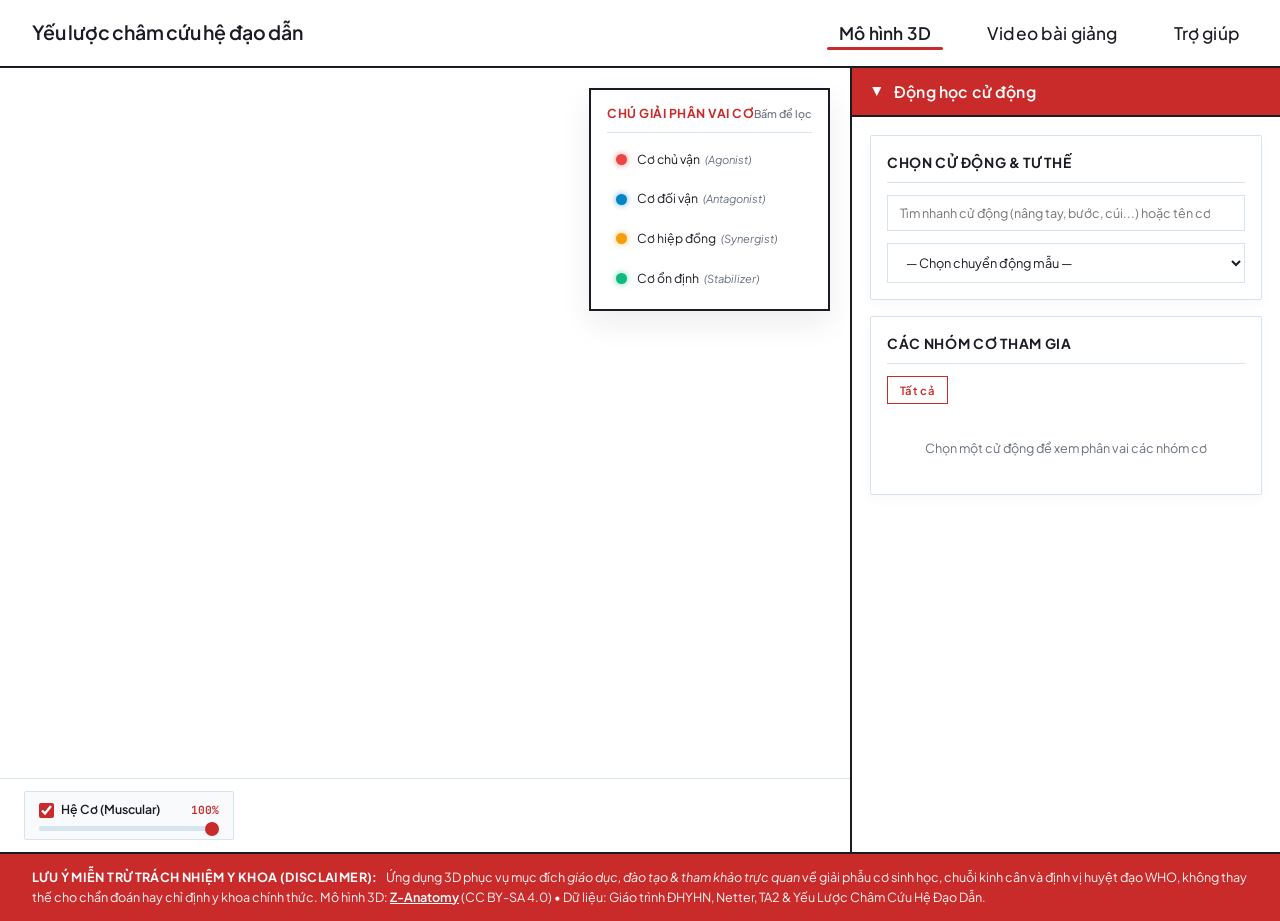
==== commit 7bfcbab9: "feat(ui): tai cau truc giao dien Lumen Eighty (Trang & Do), Expandable Search, tab Tro giup va dong " ====
--- a/index.html
+++ b/index.html
@@ -3,8 +3,14 @@
 <head>
   <meta charset="UTF-8">
   <meta name="viewport" content="width=device-width, initial-scale=1.0">
-  <title>Hệ Cơ & Thần Kinh 3D — Châm Cứu & Động Học</title>
-  <link rel="stylesheet" href="assets/css/theme.css?v=15.0">
+  <title>Yếu lược châm cứu hệ đạo dẫn — Mô hình 3D & Video Bài Giảng</title>
+  
+  <!-- Google Fonts: Plus Jakarta Sans, Cormorant Garamond (từ Lumen Eighty), Be Vietnam Pro & JetBrains Mono -->
+  <link rel="preconnect" href="https://fonts.googleapis.com">
+  <link rel="preconnect" href="https://fonts.gstatic.com" crossorigin>
+  <link href="https://fonts.googleapis.com/css2?family=Cormorant+Garamond:ital,wght@0,500;0,600;1,500&family=Plus+Jakarta+Sans:wght@300;400;500;600;700&family=Be+Vietnam+Pro:ital,wght@0,300;0,400;0,500;0,600;0,700;1,400&family=JetBrains+Mono:wght@400;600&display=swap" rel="stylesheet">
+
+  <link rel="stylesheet" href="assets/css/theme.css?v=22.0">
   <link rel="icon" href="data:,">
 
   <!-- Three.js via ES Module importmap (Local Bundle 100% Offline & Tốc độ cao) -->
@@ -19,41 +25,35 @@
   </script>
 </head>
 <body>
-  <!-- ===================== MEDICAL DISCLAIMER BANNER ===================== -->
-  <aside class="medical-disclaimer-banner" role="alert" aria-label="Cảnh báo y khoa">
-    <div class="disclaimer-inner">
-      <span class="disclaimer-icon">⚠️</span>
-      <div class="disclaimer-text">
-        <strong class="disclaimer-title">LƯU Ý MIỄN TRỪ TRÁCH NHIỆM Y KHOA:</strong>
-        Ứng dụng 3D đang trong giai đoạn nghiên cứu & thử nghiệm mô phỏng (Beta). Dữ liệu về giải phẫu, chuỗi động học cử động, vị trí các huyệt đạo và phác đồ châm cứu phục vụ mục đích <em>giáo dục, đào tạo & tham khảo trực quan</em>, không thay thế cho chẩn đoán y khoa chính thức. Cần có sự kiểm chứng, thẩm định và chỉ định của <strong>bác sĩ chuyên khoa, chuyên gia y tế</strong> trước khi áp dụng trên lâm sàng.
-      </div>
+
+  <!-- ===================== TOP HEADER & NAVIGATION BAR (LUMEN EIGHTY STYLE) ===================== -->
+  <header class="site-header" id="top-nav-bar">
+    <div class="header-inner">
+      <a href="#section-3d-model" class="brand" id="brand-logo">
+        Yếu lược châm cứu hệ đạo dẫn
+      </a>
+
+      <nav class="main-nav" aria-label="Điều hướng chính">
+        <ul class="nav-list">
+          <li class="nav-item">
+            <button type="button" class="nav-link nav-tab-btn active is-active" id="nav-btn-3d" data-section="section-3d-model">
+              <span class="nav-tab-title">Mô hình 3D</span>
+            </button>
+          </li>
+          <li class="nav-item">
+            <button type="button" class="nav-link nav-tab-btn" id="nav-btn-video" data-section="section-video-lectures">
+              <span class="nav-tab-title">Video bài giảng</span>
+            </button>
+          </li>
+          <li class="nav-item">
+            <button type="button" class="nav-link nav-tab-btn" id="nav-btn-help" data-section="section-help">
+              <span class="nav-tab-title">Trợ giúp</span>
+            </button>
+          </li>
+        </ul>
+      </nav>
     </div>
-  </aside>
-
-  <!-- ===================== HEADER ===================== -->
-  <header class="app-header">
-    <div class="badge">CHUYÊN ĐỀ Y KHOA TƯƠNG TÁC • HỆ CƠ & HUYỆT VỊ CHÂM CỨU 3D</div>
-    <h1>Hệ Cơ Bắp & Huyệt Vị Châm Cứu 3D</h1>
-    <p class="subtitle">Khám phá động học chuyển động, chuỗi cơ cân lâm sàng và định vị huyệt vị châm cứu WHO</p>
   </header>
-
-  <!-- ===================== TOP NAVIGATION MENU (MỤC 1 & MỤC 2) ===================== -->
-  <nav class="top-nav-bar" id="top-nav-bar">
-    <button class="nav-tab-btn active" id="nav-btn-3d" data-section="section-3d-model">
-      <span class="nav-tab-icon">🧬</span>
-      <div class="nav-tab-text">
-        <span class="nav-tab-title">MỤC 1: MÔ HÌNH 3D HỆ ĐẠO DẪN</span>
-        <span class="nav-tab-subtitle">Động học cơ bắp & Trị liệu chuỗi kinh cân lâm sàng</span>
-      </div>
-    </button>
-    <button class="nav-tab-btn" id="nav-btn-video" data-section="section-video-lectures">
-      <span class="nav-tab-icon">🎬</span>
-      <div class="nav-tab-text">
-        <span class="nav-tab-title">MỤC 2: VIDEO THUYẾT MINH BÀI GIẢNG <span class="nav-new-badge">Trọn bộ 6 Shots Refined</span></span>
-        <span class="nav-tab-subtitle">Bài giảng cơ sinh học & Video Infographic theo chương</span>
-      </div>
-    </button>
-  </nav>
 
   <!-- ===================== SECTION 1: MÔ HÌNH 3D HỆ ĐẠO DẪN ===================== -->
   <main class="app-layout" id="section-3d-model">
@@ -74,7 +74,7 @@
           <!-- Floating Viewport Legend Card (Chế độ 1: Động Học Cử Động) -->
           <div id="viewport-legend-card" class="viewport-legend-card">
             <div class="viewport-legend-header">
-              <span class="viewport-legend-title">📌 PHÂN VAI CƠ HỌC</span>
+              <span class="viewport-legend-title">Chú giải phân vai cơ</span>
               <span class="viewport-legend-hint">Bấm để lọc</span>
             </div>
             <div class="viewport-legend-list">
@@ -88,7 +88,7 @@
               </div>
               <div class="viewport-legend-item" data-role="synergist" title="Nhấp để lọc cơ hiệp đồng (nhấp lại để chọn tất cả)">
                 <span class="viewport-legend-dot dot-synergist"></span>
-                <span class="viewport-legend-name">Cơ hiệp đồng / Liên đới</span>
+                <span class="viewport-legend-name">Cơ hiệp đồng <em>(Synergist)</em></span>
               </div>
               <div class="viewport-legend-item" data-role="stabilizer" title="Nhấp để lọc cơ ổn định (nhấp lại để chọn tất cả)">
                 <span class="viewport-legend-dot dot-stabilizer"></span>
@@ -97,11 +97,33 @@
             </div>
           </div>
 
+          <!-- Floating Viewport Legend Card (Chế độ 2: Bản Đồ Huyệt Đạo 3D) -->
+          <div id="viewport-legend-acupoints" class="viewport-legend-card" style="display:none;">
+            <div class="viewport-legend-header">
+              <span class="viewport-legend-title">Chú giải bản đồ huyệt</span>
+              <span class="viewport-legend-hint">Chuẩn WHO</span>
+            </div>
+            <div class="viewport-legend-list">
+              <div class="viewport-legend-item" style="cursor: default;">
+                <span class="viewport-legend-dot dot-acupoint-marker"></span>
+                <span class="viewport-legend-name">Huyệt vị 3D <em>(Acupoints)</em></span>
+              </div>
+              <div class="viewport-legend-item" style="cursor: default;">
+                <span class="viewport-legend-dot" style="background: #ec4899; box-shadow: 0 0 6px #ec4899;"></span>
+                <span class="viewport-legend-name">Hệ thần kinh <em>(Nervous)</em></span>
+              </div>
+              <div class="viewport-legend-item" style="cursor: default;">
+                <span class="viewport-legend-dot" style="background: #94a3b8; border: 1px solid #cbd5e1;"></span>
+                <span class="viewport-legend-name">Hệ cơ bán trong suốt <em>(10%)</em></span>
+              </div>
+            </div>
+          </div>
+
           <!-- Floating Viewport Legend Card (Chế độ 3: Châm Cứu Trị Liệu & Chuỗi Kinh Cân) -->
           <div id="viewport-legend-therapy" class="viewport-legend-card viewport-legend-therapy" style="display:none;">
             <div class="viewport-legend-header">
-              <span class="viewport-legend-title">⚡ TIÊU CHÍ TÔ MÀU TRỊ LIỆU</span>
-              <span class="viewport-legend-hint">Chuỗi Kinh Cân</span>
+              <span class="viewport-legend-title">Chú giải trị liệu</span>
+              <span class="viewport-legend-hint">Bấm để lọc</span>
             </div>
             <div class="viewport-legend-list">
               <div class="viewport-legend-item legend-item-therapy" data-therapy-role="pain" title="Cơ đau chính: Vùng phát sinh co cứng & đau nguyên phát, chứa điểm kích hoạt (Trigger Point)">
@@ -145,7 +167,7 @@
             <div class="layer-header">
               <label class="toggle-label">
                 <input type="checkbox" id="toggle-muscles" checked>
-                <span class="layer-title">💪 Hệ Cơ (Muscular)</span>
+                <span class="layer-title">Hệ Cơ (Muscular)</span>
               </label>
               <span id="val-muscle-opacity" class="slider-num">100%</span>
             </div>
@@ -159,7 +181,7 @@
             <div class="layer-header">
               <label class="toggle-label">
                 <input type="checkbox" id="toggle-nervous">
-                <span class="layer-title">🧠 Hệ Thần Kinh (Nervous)</span>
+                <span class="layer-title">Hệ Thần Kinh (Nervous)</span>
               </label>
               <span id="val-nervous-opacity" class="slider-num">90%</span>
             </div>
@@ -169,289 +191,271 @@
           </div>
         </div>
 
-        <div class="control-actions">
-          <button id="btn-toggle-theme" class="btn btn-secondary" title="Chuyển chế độ Sáng / Tối">🌙 Giao diện Tối</button>
-          <button id="btn-reset-view" class="btn btn-secondary" title="Đặt lại góc nhìn và thông số">⟲ Đặt lại</button>
-        </div>
       </div>
     </section>
 
     <!-- RIGHT: Info Panels -->
     <aside class="info-column">
 
-      <!-- MODE TABS (3 CHẾ ĐỘ) -->
-      <div class="mode-tabs">
-        <button id="tab-mode-kinematics" class="mode-tab active" data-mode="kinematics" title="Khảo sát cử động đại thể và phân vai cơ học (Ẩn hệ thần kinh)">
-          <span class="tab-icon">🏃</span> Chế Độ 1: Động Học Cử Động
+      <!-- MODE SELECTOR DROPDOWN BAR (MÀU ĐỎ CHỦ ĐẠO THEO THIẾT KẾ MỚI) -->
+      <div class="mode-dropdown-bar" id="mode-dropdown-wrapper">
+        <button type="button" class="mode-dropdown-trigger" id="mode-dropdown-trigger" aria-haspopup="true" aria-expanded="false">
+          <span class="mode-dropdown-arrow">▼</span>
+          <span class="mode-dropdown-current" id="mode-dropdown-label">Động học cử động</span>
         </button>
-        <button id="tab-mode-acupoints" class="mode-tab" data-mode="acupoints" title="Bản đồ 80 huyệt đạo toàn thân WHO kết hợp Hệ Cơ & Hệ Thần Kinh">
-          <span class="tab-icon">📍</span> Chế Độ 2: Bản Đồ Huyệt Đạo 3D
-        </button>
-        <button id="tab-mode-therapy" class="mode-tab" data-mode="therapy" title="Phân tích hội chứng đau cơ, chuỗi cơ cân & châm cứu trị liệu">
-          <span class="tab-icon">⚡</span> Chế Độ 3: Châm Cứu Trị Liệu
-        </button>
+        <ul class="mode-dropdown-menu mode-tabs" id="mode-dropdown-menu" role="menu">
+          <li role="none">
+            <button type="button" id="tab-mode-kinematics" class="mode-tab active" data-mode="kinematics" data-label="Động học cử động" role="menuitem">
+              <span class="mode-option-indicator"></span>
+              <div class="mode-option-text">
+                <span class="mode-option-title">Động học cử động</span>
+                <span class="mode-option-desc">Khảo sát cử động đại thể & phân vai cơ học</span>
+              </div>
+            </button>
+          </li>
+          <li role="none">
+            <button type="button" id="tab-mode-acupoints" class="mode-tab" data-mode="acupoints" data-label="Bản đồ huyệt đạo 3D" role="menuitem">
+              <span class="mode-option-indicator"></span>
+              <div class="mode-option-text">
+                <span class="mode-option-title">Bản đồ huyệt đạo 3D</span>
+                <span class="mode-option-desc">90 huyệt đạo toàn thân chuẩn WHO & Hệ thần kinh</span>
+              </div>
+            </button>
+          </li>
+          <li role="none">
+            <button type="button" id="tab-mode-therapy" class="mode-tab" data-mode="therapy" data-label="Châm cứu trị liệu" role="menuitem">
+              <span class="mode-option-indicator"></span>
+              <div class="mode-option-text">
+                <span class="mode-option-title">Châm cứu trị liệu</span>
+                <span class="mode-option-desc">Hội chứng đau cân cơ, chuỗi kinh cân & huyệt đặc trị</span>
+              </div>
+            </button>
+          </li>
+        </ul>
       </div>
 
-      <!-- ==================== CHẾ ĐỘ 1: ĐỘNG HỌC CỬ ĐỘNG ==================== -->
-      <div id="mode-1-container">
-        <!-- Quick Infographic Video Shortcut -->
-        <div class="quick-infographic-card" id="btn-quick-infographic" title="Nhấn để mở ngay Video Infographic phân tích cơ sinh học Chương 1">
-          <div class="quick-infographic-content">
-            <div class="quick-infographic-title">🎬 Video Infographic Cơ Sinh Học (Chương 1) <span class="nav-new-badge">3 Shots</span></div>
-            <div class="quick-infographic-desc">Đại thể 3 chiều • Vi thể Actin-Myosin co hướng tâm • Căng giằng giữ & chóp xoay vai</div>
-          </div>
-          <button class="quick-infographic-btn" type="button">▶ Xem Video</button>
-        </div>
-
-        <!-- Movement Selector Card -->
-        <div class="card" id="movement-card">
-          <h2 class="card-title">🏃 Chọn Cử Động & Tư Thế</h2>
-          <div class="search-box">
-            <input type="text" id="search-input" placeholder="Tìm nhanh cử động (nâng tay, bước, cúi...) hoặc tên cơ..." class="search-input">
-          </div>
-          <select id="movement-select" class="select-input">
-            <option value="">— Chọn chuyển động mẫu —</option>
-          </select>
-          <!-- Movement description -->
-          <div id="movement-info" class="movement-info" style="display:none;">
-            <p id="movement-desc" class="movement-desc"></p>
-            <div class="movement-meta">
-              <span id="movement-plane" class="meta-tag"></span>
-              <span id="movement-rom" class="meta-tag"></span>
-            </div>
-            <!-- Phase breakdown -->
-            <div id="movement-phases" class="phases-container"></div>
-          </div>
-        </div>
-
-        <!-- Active Muscles List -->
-        <div class="card" id="muscles-card">
-          <h2 class="card-title">💪 Các Nhóm Cơ Tham Gia</h2>
-          <div class="role-filter">
-            <button class="filter-btn active" data-role="all">Tất cả</button>
-            <button class="filter-btn" data-role="agonist" style="--btn-color: var(--red);">Chủ vận</button>
-            <button class="filter-btn" data-role="antagonist" style="--btn-color: var(--cyan);">Đối vận</button>
-            <button class="filter-btn" data-role="synergist" style="--btn-color: var(--amber);">Hiệp đồng</button>
-            <button class="filter-btn" data-role="stabilizer" style="--btn-color: var(--green);">Ổn định</button>
-          </div>
-          <ul id="muscle-list" class="muscle-list">
-            <li class="muscle-placeholder">Chọn một cử động để xem phân vai các nhóm cơ</li>
-          </ul>
-        </div>
-      </div>
-
-      <!-- ==================== CHẾ ĐỘ 2: BẢN ĐỒ HUYỆT ĐẠO 3D ==================== -->
-      <div id="mode-2-container" style="display:none;">
-        <div class="card" id="acupoint-map-card">
-          <div class="card-header-with-badge">
-            <h2 class="card-title">📍 Bản Đồ 90 Huyệt Đạo Toàn Thân</h2>
-            <span class="badge-mini" id="acupoint-total-badge">90 Huyệt</span>
-          </div>
-          <p class="card-desc-sub">Mô hình tích hợp Hệ Cơ + Hệ Thần Kinh + Vị trí các huyệt theo YHCT & chuẩn WHO</p>
-
-          <!-- Search Input -->
-          <div class="search-box">
-            <input type="text" id="search-acupoint-input" placeholder="🔍 Tìm huyệt (Hợp Cốc, Túc Tam Lý, LI-4, đau đầu...)" class="search-input">
-          </div>
-
-          <!-- Region Filter Bar -->
-          <div class="region-filter-bar" id="acupoint-region-filters">
-            <button class="region-pill active" data-region="all">Tất cả (90)</button>
-            <button class="region-pill" data-region="head_neck">Đầu - Mặt - Cổ (20)</button>
-            <button class="region-pill" data-region="lower_limb">Chi Dưới (25)</button>
-            <button class="region-pill" data-region="upper_limb">Chi Trên (18)</button>
-            <button class="region-pill" data-region="chest_abdomen">Ngực - Bụng (8)</button>
-            <button class="region-pill" data-region="back_lumbar">Lưng - Cùng (19)</button>
-          </div>
-
-          <!-- Status / Active Count -->
-          <div class="acupoints-count-status">
-            <span>Hiển thị trên 3D: <strong id="lbl-active-acupoint-count">90</strong> huyệt vị</span>
-          </div>
-
-          <!-- Interactive Acupoint List -->
-          <div class="acupoints-scroll-list" id="acupoint-map-list">
-            <!-- Populated dynamically by UIView.js -->
-          </div>
-        </div>
-
-        <!-- Selected Acupoint Detail Card (Chế độ 2) -->
-        <div class="card" id="map-acupoint-detail-card" style="display:none;">
+      <!-- SCROLLABLE BODY OF RIGHT PANEL -->
+      <div class="info-column-body">
+
+        <!-- ==================== CHẾ ĐỘ 1: ĐỘNG HỌC CỬ ĐỘNG ==================== -->
+        <div id="mode-1-container">
+          <!-- Movement Selector Card -->
+          <div class="card" id="movement-card">
+            <h2 class="card-title">Chọn Cử Động & Tư Thế</h2>
+            <div class="search-box expandable-search" id="movement-search-box">
+              <div class="search-input-wrapper">
+                <input type="text" id="search-input" placeholder="Tìm nhanh cử động (nâng tay, bước, cúi...) hoặc tên cơ..." class="search-input" autocomplete="off" spellcheck="false">
+                <button type="button" id="btn-clear-search" class="search-clear-btn" title="Xóa tìm kiếm" aria-label="Xóa tìm kiếm" style="display:none;">✕</button>
+              </div>
+              <div id="search-results-dropdown" class="search-results-dropdown" style="display:none;">
+                <div class="search-results-header">
+                  <span class="search-results-count" id="search-results-count">0 kết quả</span>
+                  <span class="search-results-hint">Nhấn vào để chọn</span>
+                </div>
+                <ul class="search-results-list" id="search-results-list">
+                  <!-- Populated dynamically -->
+                </ul>
+              </div>
+            </div>
+            <select id="movement-select" class="select-input">
+              <option value="">— Chọn chuyển động mẫu —</option>
+            </select>
+            <!-- Movement description -->
+            <div id="movement-info" class="movement-info" style="display:none;">
+              <p id="movement-desc" class="movement-desc"></p>
+              <div class="movement-meta">
+                <span id="movement-plane" class="meta-tag"></span>
+                <span id="movement-rom" class="meta-tag"></span>
+              </div>
+              <!-- Phase breakdown -->
+              <div id="movement-phases" class="phases-container"></div>
+            </div>
+          </div>
+
+          <!-- Active Muscles List -->
+          <div class="card" id="muscles-card">
+            <h2 class="card-title">Các Nhóm Cơ Tham Gia</h2>
+            <div class="filter-status-wrapper">
+              <span class="filter-status-tag" id="current-filter-badge" data-role="all" title="Bấm vào Chú giải phân vai cơ trên mô hình 3D để lọc vai trò (hoặc bấm vào đây để đặt lại Tất cả)">Tất cả</span>
+            </div>
+            <ul id="muscle-list" class="muscle-list">
+              <li class="muscle-placeholder">Chọn một cử động để xem phân vai các nhóm cơ</li>
+            </ul>
+          </div>
+        </div>
+
+        <!-- ==================== CHẾ ĐỘ 2: BẢN ĐỒ HUYỆT ĐẠO 3D ==================== -->
+        <div id="mode-2-container" style="display:none;">
+          <div class="card" id="acupoint-map-card">
+            <div class="card-header-with-badge">
+              <h2 class="card-title">Bản Đồ 90 Huyệt Đạo Toàn Thân</h2>
+              <span class="badge-mini" id="acupoint-total-badge">90 Huyệt</span>
+            </div>
+            <p class="card-desc-sub">Mô hình tích hợp Hệ Cơ + Hệ Thần Kinh + Vị trí các huyệt theo YHCT & chuẩn WHO</p>
+
+            <!-- Search Input -->
+            <div class="search-box">
+              <input type="text" id="search-acupoint-input" placeholder="Tìm huyệt (Hợp Cốc, Túc Tam Lý, LI-4, đau đầu...)" class="search-input">
+            </div>
+
+            <!-- Region Filter Bar -->
+            <div class="region-filter-bar" id="acupoint-region-filters">
+              <button class="region-pill active" data-region="all">Tất cả (90)</button>
+              <button class="region-pill" data-region="head_neck">Đầu - Mặt - Cổ (20)</button>
+              <button class="region-pill" data-region="lower_limb">Chi Dưới (25)</button>
+              <button class="region-pill" data-region="upper_limb">Chi Trên (18)</button>
+              <button class="region-pill" data-region="chest_abdomen">Ngực - Bụng (8)</button>
+              <button class="region-pill" data-region="back_lumbar">Lưng - Cùng (19)</button>
+            </div>
+
+            <!-- Status / Active Count -->
+            <div class="acupoints-count-status">
+              <span>Hiển thị trên 3D: <strong id="lbl-active-acupoint-count">90</strong> huyệt vị</span>
+            </div>
+
+            <!-- Interactive Acupoint List -->
+            <div class="acupoints-scroll-list" id="acupoint-map-list">
+              <!-- Populated dynamically by UIView.js -->
+            </div>
+          </div>
+
+          <!-- Selected Acupoint Detail Card (Chế độ 2) -->
+          <div class="card" id="map-acupoint-detail-card" style="display:none;">
+            <div class="card-header">
+              <div>
+                <span class="detail-badge-code" id="map-detail-code">GB-21</span>
+                <h2 class="card-title inline-title" id="map-detail-name">Kiên Tỉnh</h2>
+                <span class="detail-han" id="map-detail-han">肩井</span>
+              </div>
+              <button id="btn-close-map-detail" class="btn-icon" title="Đóng và hiện lại tất cả huyệt vị">✕</button>
+            </div>
+            <p class="detail-meridian" id="map-detail-meridian">Kinh Túc Thiếu Dương Đởm</p>
+
+            <div class="detail-grid">
+              <div class="detail-row">
+                <strong>Định vị giải phẫu:</strong>
+                <span id="map-detail-location"></span>
+              </div>
+              <div class="detail-row">
+                <strong>Độ sâu & Hướng kim:</strong>
+                <span id="map-detail-depth"></span>
+              </div>
+              <div class="detail-row">
+                <strong>Cảm giác Đắc Khí:</strong>
+                <span id="map-detail-deqi"></span>
+              </div>
+              <div class="detail-row">
+                <strong>Tác dụng & Chỉ định:</strong>
+                <span id="map-detail-indications"></span>
+              </div>
+            </div>
+            <div id="map-detail-safety" class="safety-alert"></div>
+            <div style="margin-top: 12px; display: flex; justify-content: flex-end;">
+              <button id="btn-show-all-acupoints-m2" class="btn btn-secondary btn-sm">
+                Hiện lại tất cả huyệt vị
+              </button>
+            </div>
+          </div>
+        </div>
+
+        <!-- ==================== CHẾ ĐỘ 3: CHÂM CỨU TRỊ LIỆU & CHUỖI KINH CÂN ==================== -->
+        <div id="mode-3-container" style="display:none;">
+          <div class="card" id="acupuncture-card">
+            <h2 class="card-title">Chọn Vùng Đau & Hội Chứng Cân Cơ</h2>
+            <select id="chain-select" class="select-input">
+              <option value="">— Chọn bệnh lý cân cơ / điểm đau —</option>
+            </select>
+
+            <!-- Chain Information -->
+            <div id="chain-info" class="chain-info-box" style="display:none;">
+              <div class="chain-field">
+                <div class="chain-field-title">Chuỗi Cơ Cân Giải Phẫu & Kinh Cân YHCT:</div>
+                <p id="chain-myofascial" style="font-weight: 600; color: var(--text);"></p>
+                <p id="chain-meridian" style="color: var(--muted); font-size: 0.82rem;"></p>
+              </div>
+              <div class="chain-field">
+                <div class="chain-field-title">Cơ Chế Cơ Sinh Học & Điểm Cân Kết:</div>
+                <p id="chain-biomechanics" style="line-height: 1.55; color: var(--text);"></p>
+              </div>
+              <div class="chain-field">
+                <div class="chain-field-title">Phác Đồ Thủ Pháp Đạo Dẫn:</div>
+                <p id="chain-protocol" style="line-height: 1.55; color: var(--red); font-weight: 500;"></p>
+              </div>
+            </div>
+
+            <!-- Acupoints Interactive List -->
+            <div id="chain-acupoint-section" class="acupoint-section" style="display:none;">
+              <h3 class="section-title">Các Huyệt Vị Đặc Trị (Nhấp để tiêu điểm trên 3D)</h3>
+              <div id="chain-acupoints-list" class="acupoint-interactive-list"></div>
+            </div>
+          </div>
+
+          <!-- Acupoint Detail Card (Chế độ 3) -->
+          <div class="card" id="acupoint-detail-card" style="display:none;">
+            <div class="card-header">
+              <h2 class="card-title" id="acupoint-detail-title">—</h2>
+              <button id="btn-close-chain-acupoint" class="btn-icon" title="Đóng và hiện lại tất cả huyệt vị">✕</button>
+            </div>
+            <div class="detail-grid">
+              <div class="detail-row">
+                <strong>Định vị giải phẫu:</strong>
+                <span id="acupoint-detail-loc"></span>
+              </div>
+              <div class="detail-row">
+                <strong>Độ sâu & Hướng kim:</strong>
+                <span id="acupoint-detail-depth"></span>
+              </div>
+              <div class="detail-row">
+                <strong>Cảm giác Đắc Khí:</strong>
+                <span id="acupoint-detail-deqi"></span>
+              </div>
+            </div>
+            <div id="acupoint-detail-safety" class="safety-alert"></div>
+            <div style="margin-top: 12px; display: flex; justify-content: flex-end;">
+              <button id="btn-show-all-acupoints-m3" class="btn btn-secondary btn-sm">
+                Hiện lại tất cả huyệt vị
+              </button>
+            </div>
+          </div>
+        </div>
+
+        <!-- Muscle Detail Panel (shown when clicking a muscle) -->
+        <div class="card" id="muscle-detail-card" style="display:none;">
           <div class="card-header">
-            <div>
-              <span class="detail-badge-code" id="map-detail-code">GB-21</span>
-              <h2 class="card-title inline-title" id="map-detail-name">Kiên Tỉnh</h2>
-              <span class="detail-han" id="map-detail-han">肩井</span>
-            </div>
-            <button id="btn-close-map-detail" class="btn-icon" title="Đóng và hiện lại tất cả huyệt vị">✕</button>
-          </div>
-          <p class="detail-meridian" id="map-detail-meridian">Kinh Túc Thiếu Dương Đởm</p>
-
+            <h2 class="card-title" id="detail-muscle-name">—</h2>
+            <button id="btn-close-detail" class="btn-icon" title="Đóng">✕</button>
+          </div>
+          <p id="detail-muscle-latin" class="detail-latin"></p>
           <div class="detail-grid">
             <div class="detail-row">
-              <strong>📍 Định vị giải phẫu:</strong>
-              <span id="map-detail-location"></span>
+              <strong>Nguyên ủy:</strong>
+              <span id="detail-origin"></span>
             </div>
             <div class="detail-row">
-              <strong>📐 Độ sâu & Hướng kim:</strong>
-              <span id="map-detail-depth"></span>
+              <strong>Bám tận:</strong>
+              <span id="detail-insertion"></span>
             </div>
             <div class="detail-row">
-              <strong>⚡ Cảm giác Đắc Khí:</strong>
-              <span id="map-detail-deqi"></span>
+              <strong>Tác dụng:</strong>
+              <span id="detail-action"></span>
             </div>
             <div class="detail-row">
-              <strong>🩺 Tác dụng & Chỉ định:</strong>
-              <span id="map-detail-indications"></span>
-            </div>
-          </div>
-          <div id="map-detail-safety" class="safety-alert"></div>
-          <div style="margin-top: 10px; display: flex; justify-content: flex-end;">
-            <button id="btn-show-all-acupoints-m2" class="btn btn-secondary btn-sm" style="font-size: 0.8rem; padding: 4px 10px; border-radius: 6px; cursor: pointer;">
-              👁️ Hiện lại tất cả huyệt vị
-            </button>
-          </div>
-        </div>
+              <strong>Thần kinh:</strong>
+              <span id="detail-innervation"></span>
+            </div>
+            <div class="detail-row">
+              <strong>Mạch máu:</strong>
+              <span id="detail-blood"></span>
+            </div>
+          </div>
+          <!-- Related Acupoints -->
+          <div class="acupoint-section">
+            <h3 class="section-title">Huyệt Vị Liên Quan (WHO)</h3>
+            <ul id="detail-acupoints" class="acupoint-list"></ul>
+          </div>
+        </div>
+
       </div>
-
-      <!-- ==================== CHẾ ĐỘ 3: CHÂM CỨU TRỊ LIỆU & CHUỖI KINH CÂN ==================== -->
-      <div id="mode-3-container" style="display:none;">
-        <div class="card" id="acupuncture-card">
-          <h2 class="card-title">⚡ Chọn Vùng Đau & Hội Chứng Cân Cơ</h2>
-          <select id="chain-select" class="select-input">
-            <option value="">— Chọn bệnh lý cân cơ / điểm đau —</option>
-          </select>
-
-          <!-- Chain Information -->
-          <div id="chain-info" class="chain-info-box" style="display:none;">
-            <div class="chain-field">
-              <div class="chain-field-title">🔗 Chuỗi Cơ Cân Giải Phẫu & Kinh Cân YHCT:</div>
-              <p id="chain-myofascial" style="font-weight: 600; color: var(--text);"></p>
-              <p id="chain-meridian" style="color: var(--muted); font-size: 0.8rem;"></p>
-            </div>
-            <div class="chain-field">
-              <div class="chain-field-title">⚙️ Cơ Chế Cơ Sinh Học & Điểm Cân Kết:</div>
-              <p id="chain-biomechanics" style="line-height: 1.5; color: var(--text);"></p>
-            </div>
-            <div class="chain-field">
-              <div class="chain-field-title">🩺 Phác Đồ Thủ Pháp Đạo Dẫn:</div>
-              <p id="chain-protocol" style="line-height: 1.5; color: var(--cyan); font-weight: 500;"></p>
-            </div>
-          </div>
-
-          <!-- Acupoints Interactive List -->
-          <div id="chain-acupoint-section" class="acupoint-section" style="display:none;">
-            <h3 class="section-title">🔴 Các Huyệt Vị Đặc Trị (Nhấp để tiêu điểm trên 3D)</h3>
-            <div id="chain-acupoints-list" class="acupoint-interactive-list"></div>
-          </div>
-        </div>
-
-        <!-- Acupoint Detail Card (Chế độ 3) -->
-        <div class="card" id="acupoint-detail-card" style="display:none;">
-          <div class="card-header">
-            <h2 class="card-title" id="acupoint-detail-title">—</h2>
-            <button id="btn-close-chain-acupoint" class="btn-icon" title="Đóng và hiện lại tất cả huyệt vị">✕</button>
-          </div>
-          <div class="detail-grid">
-            <div class="detail-row">
-              <strong>📍 Định vị giải phẫu:</strong>
-              <span id="acupoint-detail-loc"></span>
-            </div>
-            <div class="detail-row">
-              <strong>📐 Độ sâu & Hướng kim:</strong>
-              <span id="acupoint-detail-depth"></span>
-            </div>
-            <div class="detail-row">
-              <strong>⚡ Cảm giác Đắc Khí:</strong>
-              <span id="acupoint-detail-deqi"></span>
-            </div>
-          </div>
-          <div id="acupoint-detail-safety" class="safety-alert"></div>
-          <div style="margin-top: 10px; display: flex; justify-content: flex-end;">
-            <button id="btn-show-all-acupoints-m3" class="btn btn-secondary btn-sm" style="font-size: 0.8rem; padding: 4px 10px; border-radius: 6px; cursor: pointer;">
-              👁️ Hiện lại tất cả huyệt vị
-            </button>
-          </div>
-        </div>
-      </div>
-
-      <!-- ==================== CHÚ GIẢI KÝ HIỆU (LEGEND) ==================== -->
-      <div class="card" id="legend-card">
-        <h2 class="card-title">📌 CHÚ GIẢI KÝ HIỆU Y KHOA</h2>
-        <div class="legend-grid">
-          <!-- Chế độ 1 -->
-          <div class="legend-item">
-            <span class="legend-dot" style="background: #ef4444; box-shadow: 0 0 6px #ef4444;"></span>
-            <span>Cơ chủ vận <em>(Agonist)</em></span>
-          </div>
-          <div class="legend-item">
-            <span class="legend-dot" style="background: #38bdf8; box-shadow: 0 0 6px #38bdf8;"></span>
-            <span>Cơ đối vận <em>(Antagonist)</em></span>
-          </div>
-          <div class="legend-item">
-            <span class="legend-dot" style="background: #f59e0b; box-shadow: 0 0 6px #f59e0b;"></span>
-            <span>Cơ hiệp đồng / Chuỗi liên đới</span>
-          </div>
-          <div class="legend-item">
-            <span class="legend-dot" style="background: #10b981; box-shadow: 0 0 6px #10b981;"></span>
-            <span>Cơ ổn định <em>(Stabilizer)</em></span>
-          </div>
-          <!-- Chế độ 2 & Lớp chung -->
-          <div class="legend-item">
-            <span class="legend-dot" style="background: #dc2626; box-shadow: 0 0 8px #dc2626;"></span>
-            <span>Cơ đau chính / Trigger Point</span>
-          </div>
-          <div class="legend-item">
-            <span class="legend-dot" style="background: #ec4899; box-shadow: 0 0 8px #ec4899;"></span>
-            <span>Hệ thần kinh <em>(Hồng y khoa)</em></span>
-          </div>
-          <div class="legend-item">
-            <span class="legend-dot" style="background: #facc15; box-shadow: 0 0 8px #facc15;"></span>
-            <span>Điểm huyệt 3D (Vàng phát sáng)</span>
-          </div>
-          <div class="legend-item">
-            <span class="legend-dot" style="background: #94a3b8; border: 1px solid #cbd5e1;"></span>
-            <span>Cơ không hoạt động <em>(Xám Đục)</em></span>
-          </div>
-        </div>
-      </div>
-
-      <!-- Muscle Detail Panel (shown when clicking a muscle) -->
-      <div class="card" id="muscle-detail-card" style="display:none;">
-        <div class="card-header">
-          <h2 class="card-title" id="detail-muscle-name">—</h2>
-          <button id="btn-close-detail" class="btn-icon" title="Đóng">✕</button>
-        </div>
-        <p id="detail-muscle-latin" class="detail-latin"></p>
-        <div class="detail-grid">
-          <div class="detail-row">
-            <strong>📍 Nguyên ủy:</strong>
-            <span id="detail-origin"></span>
-          </div>
-          <div class="detail-row">
-            <strong>📍 Bám tận:</strong>
-            <span id="detail-insertion"></span>
-          </div>
-          <div class="detail-row">
-            <strong>⚡ Tác dụng:</strong>
-            <span id="detail-action"></span>
-          </div>
-          <div class="detail-row">
-            <strong>🔌 Thần kinh:</strong>
-            <span id="detail-innervation"></span>
-          </div>
-          <div class="detail-row">
-            <strong>🩸 Mạch máu:</strong>
-            <span id="detail-blood"></span>
-          </div>
-        </div>
-        <!-- Related Acupoints -->
-        <div class="acupoint-section">
-          <h3 class="section-title">🔴 Huyệt Vị Liên Quan (WHO)</h3>
-          <ul id="detail-acupoints" class="acupoint-list"></ul>
-        </div>
-      </div>
-
     </aside>
   </main>
 
@@ -465,16 +469,16 @@
           <div class="video-chapter-badge" id="video-active-badge">CHƯƠNG 01 • BÀI GIẢNG CƠ SINH HỌC & ĐẠO DẪN</div>
           <h2 class="video-active-title" id="video-active-title">Chuỗi Động Học & Tương Tác Cơ Chủ Vận — Đối Vận</h2>
           <div class="video-active-meta">
-            <span>⏱️ Tổng thời lượng: <strong id="video-active-duration">04:30</strong></span>
-            <span>🎓 Giảng viên: <strong>Hệ Thống Yếu Lược Châm Cứu Hệ Đạo Dẫn</strong></span>
-            <span>📍 Tình trạng: <span class="badge-status-tag" id="video-active-status">Đã có 3 Video Shots Infographic</span></span>
+            <span>Tổng thời lượng: <strong id="video-active-duration">04:30</strong></span>
+            <span>Giảng viên: <strong>Hệ Thống Yếu Lược Châm Cứu Hệ Đạo Dẫn</strong></span>
+            <span>Tình trạng: <span class="badge-status-tag" id="video-active-status">Đã có 6 Video Shots Infographic</span></span>
           </div>
         </div>
 
         <!-- Video Shots Selection Bar (Xuất hiện khi bài giảng có nhiều shots) -->
         <div class="video-shots-bar" id="video-shots-bar" style="display: none;">
           <div class="video-shots-bar-header">
-            <span class="video-shots-bar-tag">🎬 PHÂN ĐOẠN VIDEO INFOGRAPHIC (4K/HD)</span>
+            <span class="video-shots-bar-tag">PHÂN ĐOẠN VIDEO INFOGRAPHIC (4K/HD)</span>
             <span class="video-shot-active-label" id="video-shot-active-label">Đang phát: Shot 01 (01:10)</span>
           </div>
           <div class="video-shots-buttons-row" id="video-shots-buttons-row">
@@ -485,7 +489,7 @@
         <!-- 16:9 Video Canvas / Player Area -->
         <div class="video-screen-container" id="video-screen-container">
           <!-- Video Element (Trình phát HTML5 chính thức) -->
-          <video id="html5-video-player" class="native-video-player" playsinline controls preload="metadata" style="display: none; width: 100%; height: 100%; border-radius: var(--radius); background: #000;"></video>
+          <video id="html5-video-player" class="native-video-player" playsinline controls preload="metadata" style="display: none; width: 100%; height: 100%; background: #000;"></video>
 
           <!-- Interactive Video Placeholder Graphic (Hiển thị khi bài giảng chưa có video) -->
           <div class="video-placeholder-screen" id="video-placeholder-screen">
@@ -500,9 +504,9 @@
               <h3 class="video-placeholder-heading" id="placeholder-heading">Chuỗi Động Học & Tương Tác Cơ Chủ Vận — Đối Vận</h3>
               <p class="video-placeholder-sub" id="placeholder-sub">Mô hình diễn họa 3D Unreal Engine 5 kết hợp Google Flow & Veo • Thuyết minh 100% Tiếng Việt</p>
               <div class="video-badges-row">
-                <span class="vbadge">🎙️ Voice-over Y Khoa Chuẩn</span>
-                <span class="vbadge">📐 Hệ Micro-Shots (a, b, c)</span>
-                <span class="vbadge">🔬 Vi thể Actin - Myosin 3D</span>
+                <span class="vbadge">Voice-over Y Khoa Chuẩn</span>
+                <span class="vbadge">Hệ Micro-Shots (a, b, c)</span>
+                <span class="vbadge">Vi thể Actin - Myosin 3D</span>
               </div>
             </div>
 
@@ -518,7 +522,7 @@
               <div class="ctrl-speed-selector">
                 <span class="speed-btn active">1.0x</span>
               </div>
-              <button class="ctrl-btn" title="Âm lượng">🔊</button>
+              <button class="ctrl-btn" title="Âm lượng">Âm lượng</button>
               <button class="ctrl-btn" title="Toàn màn hình">⛶</button>
             </div>
           </div>
@@ -527,33 +531,33 @@
         <!-- Video Player Sub-toolbar (Shot navigation & Auto-next) -->
         <div class="video-player-toolbar" id="video-player-toolbar" style="display: none;">
           <div class="vtoolbar-left">
-            <button class="vtool-btn" id="btn-prev-shot" title="Chuyển về Shot trước">⏮ Shot Trước</button>
-            <button class="vtool-btn" id="btn-next-shot" title="Chuyển sang Shot kế tiếp">Shot Sau ⏭</button>
+            <button class="vtool-btn" id="btn-prev-shot" title="Chuyển về Shot trước">Shot Trước</button>
+            <button class="vtool-btn" id="btn-next-shot" title="Chuyển sang Shot kế tiếp">Shot Sau</button>
             <label class="vtool-checkbox-label">
               <input type="checkbox" id="chk-auto-next" checked>
               <span>Tự động phát Shot kế tiếp</span>
             </label>
           </div>
           <div class="vtoolbar-right">
-            <span class="vtoolbar-shot-info" id="vtoolbar-shot-info">Shot 1 / 3</span>
+            <span class="vtoolbar-shot-info" id="vtoolbar-shot-info">Shot 1 / 6</span>
           </div>
         </div>
 
         <!-- Video Lecture Tabs: Summary, Micro-Shots, Transcript -->
         <div class="video-tabs-card">
           <div class="video-tab-nav">
-            <button class="vtab-btn active" data-vtab="tab-vsummary">📝 Tóm Tắt Bài Giảng</button>
-            <button class="vtab-btn" data-vtab="tab-vshots">⏱️ Phân Đoạn Micro-Shots</button>
-            <button class="vtab-btn" data-vtab="tab-vtranscript">📜 Kịch Bản Thuyết Minh</button>
+            <button class="vtab-btn active" data-vtab="tab-vsummary">Tóm Tắt Bài Giảng</button>
+            <button class="vtab-btn" data-vtab="tab-vshots">Phân Đoạn Micro-Shots</button>
+            <button class="vtab-btn" data-vtab="tab-vtranscript">Kịch Bản Thuyết Minh</button>
           </div>
 
           <!-- Content Tab 1: Summary -->
           <div class="vtab-content active" id="tab-vsummary">
             <div class="vtab-text-block">
-              <h4 class="vtab-subheading">💡 Nội dung cốt lõi:</h4>
+              <h4 class="vtab-subheading">Nội dung cốt lõi:</h4>
               <p id="vtab-summary-text" class="vtab-body-text"></p>
               <div class="vtab-callout-box">
-                <strong>📌 Chỉ định lâm sàng & Ứng dụng:</strong>
+                <strong>Chỉ định lâm sàng & Ứng dụng:</strong>
                 <p id="vtab-clinical-note">Hiểu rõ cơ chế co cơ giúp tối ưu hóa góc châm, độ sâu và kỹ thuật đắc khí nhằm hóa giải vòng xoắn co cứng cơ mạn tính.</p>
               </div>
             </div>
@@ -570,7 +574,7 @@
           <div class="vtab-content" id="tab-vtranscript" style="display: none;">
             <div class="vtab-transcript-container">
               <div class="vtab-transcript-header">
-                <span>🎙️ Giọng đọc thuyết minh: Nam y khoa • Điềm tĩnh • Tốc độ chuẩn sư phạm</span>
+                <span>Giọng đọc thuyết minh: Nam y khoa • Điềm tĩnh • Tốc độ chuẩn sư phạm</span>
               </div>
               <blockquote id="vtab-transcript-text" class="vtab-transcript-quote"></blockquote>
             </div>
@@ -585,10 +589,10 @@
         <!-- Sidebar Navigation Tabs -->
         <div class="sidebar-tab-switcher">
           <button type="button" class="s-tab-btn active" id="btn-stab-realtime" title="Xem lời thuyết minh đồng bộ theo thời gian thực">
-            <span class="stab-icon">🎙️</span> Thuyết Minh Real-time
+            Thuyết Minh Real-time
           </button>
           <button type="button" class="s-tab-btn" id="btn-stab-playlist" title="Xem danh sách bài giảng theo chương">
-            <span class="stab-icon">📚</span> Danh Mục Bài Giảng
+            Danh Mục Bài Giảng
           </button>
         </div>
 
@@ -600,7 +604,7 @@
                 <span class="rt-pulse-dot" title="Đang đồng bộ trực tiếp"></span>
                 <span class="rt-heading-label">LỜI GIẢNG THẦY HƯỞNG</span>
               </div>
-              <span class="rt-sync-badge" id="rt-sync-badge">🟢 Real-time Synced</span>
+              <span class="rt-sync-badge" id="rt-sync-badge">● Real-time Synced</span>
             </div>
             
             <h4 class="rt-current-shot-title" id="rt-current-shot-title">Shot 01: Chuỗi Động Học & Cân Bằng</h4>
@@ -610,19 +614,18 @@
                 <input type="checkbox" id="chk-rt-autoscroll" checked>
                 <span>Tự động cuộn</span>
               </label>
-              <span class="rt-current-time-badge" id="rt-current-time-badge">⏱️ 00:00 / 01:10</span>
+              <span class="rt-current-time-badge" id="rt-current-time-badge">00:00 / 01:10</span>
             </div>
 
             <div class="rt-search-box">
-              <input type="text" id="rt-search-input" placeholder="🔍 Lọc câu thoại hoặc từ khóa giải phẫu..." class="playlist-search-input">
-            </div>
-          </div>
-
-          <!-- HỘP PHỤ ĐỀ TRỰC TIẾP KHỚP TỪNG TỪ (LIVE SUBTITLE KARAOKE) -->
+              <input type="text" id="rt-search-input" placeholder="Lọc câu thoại hoặc từ khóa giải phẫu..." class="playlist-search-input">
+            </div>
+          </div>
+
+          <!-- HỘP PHỤ ĐỀ TRỰC TIẾP KHỚP TỪNG TỪ (LIVE SUBTITLE) -->
           <div class="rt-live-subtitle-box" id="rt-live-subtitle-box">
             <div class="rt-subtitle-header-row">
               <div class="rt-subtitle-title-group">
-                <span class="rt-subtitle-icon">💬</span>
                 <span class="rt-subtitle-badge">PHỤ ĐỀ TRỰC TIẾP (SUBTITLE)</span>
               </div>
               <span class="rt-subtitle-cue-code" id="rt-subtitle-cue-code">Shot 1a</span>
@@ -637,7 +640,7 @@
 
           <!-- Danh mục câu thoại phân đoạn -->
           <div class="rt-list-section-header">
-            <span>📜 TOÀN BỘ KỊCH BẢN PHÂN ĐOẠN (NHẤN ĐỂ TUA)</span>
+            <span>TOÀN BỘ KỊCH BẢN PHÂN ĐOẠN (NHẤN ĐỂ TUA)</span>
           </div>
 
           <!-- Danh sách câu thoại đồng bộ -->
@@ -647,7 +650,6 @@
 
           <!-- Chú dẫn tương tác -->
           <div class="rt-footer-tip">
-            <span class="tip-icon">💡</span>
             <span>Nhấn vào bất kỳ câu thoại nào để tua nhanh video tới đúng thời điểm thuyết minh đó.</span>
           </div>
         </div>
@@ -656,12 +658,11 @@
         <div id="panel-chapter-playlist" class="stab-content" style="display: none;">
           <div class="playlist-header">
             <div class="playlist-title-row">
-              <span class="playlist-icon">📚</span>
               <h3>DANH MỤC BÀI GIẢNG THEO CHƯƠNG</h3>
             </div>
             <p class="playlist-desc">Chọn bài giảng để mở video thuyết minh và kịch bản phân đoạn tương ứng</p>
             <div class="playlist-search-box">
-              <input type="text" id="playlist-search-input" placeholder="🔍 Tìm kiếm chương hoặc chủ đề..." class="playlist-search-input">
+              <input type="text" id="playlist-search-input" placeholder="Tìm kiếm chương hoặc chủ đề..." class="playlist-search-input">
             </div>
           </div>
 
@@ -671,23 +672,185 @@
 
           <!-- Video Integration Helper Notice -->
           <div class="playlist-footer-notice">
-            <span class="notice-icon">💡</span>
-            <p>Hệ thống hỗ trợ nạp video MP4, WebM trực tiếp hoặc liên kết bài giảng chất lượng cao. Các file video tương ứng theo chương có thể đặt trực tiếp tại thư mục <code>assets/videos/</code>.</p>
+            <p>Hệ thống hỗ trợ nạp video MP4, WebM trực tiếp hoặc liên kết bài giảng chất lượng cao. Các file video tương ứng theo chương đặt tại thư mục <code>assets/videos/</code>.</p>
           </div>
         </div>
       </div>
     </aside>
   </main>
 
-  <!-- Footer -->
-  <footer class="app-footer">
-    <p>Mô hình 3D: <a href="https://z-anatomy.com" target="_blank">Z-Anatomy</a> (CC BY-SA 4.0) — Tối ưu hóa cho WebGL</p>
-    <p>Dữ liệu giải phẫu & châm cứu: Giáo trình ĐHYHN, Netter Anatomy, Terminologia Anatomica (TA2), Yếu Lược Châm Cứu Hệ Đạo Dẫn & WHO Acupuncture Standards</p>
+  <!-- ===================== SECTION 3: HƯỚNG DẪN & TRỢ GIÚP ĐIỀU HƯỚNG ===================== -->
+  <main class="help-section-layout" id="section-help" style="display: none;">
+    <div class="help-container">
+      
+      <!-- Header Banner -->
+      <header class="help-header">
+        <span class="help-badge">HƯỚNG DẪN SỬ DỤNG &amp; ĐIỀU HƯỚNG ỨNG DỤNG</span>
+        <h1 class="help-title">Cẩm Nang Thao Tác Web App Y Khoa 3D</h1>
+        <p class="help-subtitle">
+          Tổng hợp chi tiết các thao tác điều khiển chuột, cảm ứng, chuyển đổi 3 chế độ khảo sát, tra cứu cử động &amp; khai thác bài giảng video.
+        </p>
+      </header>
+
+      <!-- Grid of Help Guides -->
+      <div class="help-grid">
+
+        <!-- Card 1: Thao tác điều khiển Mô hình 3D -->
+        <article class="help-card">
+          <div class="help-card-header">
+            <span class="help-step-number">01</span>
+            <h2 class="help-card-title">Thao Tác Điều Khiển Mô Hình 3D</h2>
+          </div>
+          <p class="help-card-desc">Khung nhìn 3D trực quan hỗ trợ đầy đủ các thao tác chuột và cảm ứng đa điểm:</p>
+          <ul class="help-feature-list">
+            <li>
+              <div class="help-key-badge">Chuột Trái (Giữ &amp; Rê)</div>
+              <div class="help-feature-text"><strong>Xoay mô hình (Orbit 360°):</strong> Xoay không gian 3 chiều quanh trục cơ thể để khảo sát giải phẫu ở mọi góc độ.</div>
+            </li>
+            <li>
+              <div class="help-key-badge">Lăn Chuột Giữa (Cuộn)</div>
+              <div class="help-feature-text"><strong>Thu phóng (Zoom In / Out):</strong> Phóng to để quan sát chi tiết bám tận/nguyên ủy hoặc thu nhỏ để xem toàn thân.</div>
+            </li>
+            <li>
+              <div class="help-key-badge">Chuột Phải (Giữ &amp; Rê)</div>
+              <div class="help-feature-text"><strong>Tịnh tiến góc nhìn (Pan):</strong> Di chuyển tâm nhìn lên, xuống, sang trái hoặc sang phải (hoặc giữ phím <code>Shift</code> + Chuột Trái).</div>
+            </li>
+            <li>
+              <div class="help-key-badge">Rê Chuột &amp; Nhấp Chọn Cơ</div>
+              <div class="help-feature-text"><strong>Khảo sát giải phẫu:</strong> Rê chuột lên cơ/huyệt để xem tên nhanh; nhấp chọn để mở bảng hồ sơ giải phẫu chi tiết.</div>
+            </li>
+          </ul>
+        </article>
+
+        <!-- Card 2: Chuyển đổi 3 Chế độ Khảo sát -->
+        <article class="help-card">
+          <div class="help-card-header">
+            <span class="help-step-number">02</span>
+            <h2 class="help-card-title">Chuyển Đổi 3 Chế Độ Khảo Sát</h2>
+          </div>
+          <p class="help-card-desc">Thanh menu màu đỏ ở đầu cột phải cho phép chuyển đổi linh hoạt giữa 3 chuyên đề:</p>
+          <ul class="help-feature-list">
+            <li>
+              <div class="help-key-badge badge-mode">Động học cử động</div>
+              <div class="help-feature-text">Khảo sát cơ sinh học đại thể, phân vai cơ học (Chủ vận, Đối vận, Hiệp đồng, Ổn định) trong các cử động mẫu và chuỗi Đạo Dẫn.</div>
+            </li>
+            <li>
+              <div class="help-key-badge badge-mode">Bản đồ huyệt đạo 3D</div>
+              <div class="help-feature-text">Hệ thống 90 huyệt đạo toàn thân chuẩn WHO kết hợp Hệ Thần Kinh ngoại biên và Hệ Cơ bán trong suốt (10%).</div>
+            </li>
+            <li>
+              <div class="help-key-badge badge-mode">Châm cứu trị liệu</div>
+              <div class="help-feature-text">Phân tích hội chứng đau cân cơ (Myofascial Pain), cơ co rút đối ứng, đường truyền chuỗi Kinh Cân YHCT và các huyệt vị đặc trị.</div>
+            </li>
+          </ul>
+        </article>
+
+        <!-- Card 3: Thanh tìm kiếm mở rộng & Lọc Real-time -->
+        <article class="help-card">
+          <div class="help-card-header">
+            <span class="help-step-number">03</span>
+            <h2 class="help-card-title">Tìm Kiếm Cử Động Mở Rộng (Expandable Search)</h2>
+          </div>
+          <p class="help-card-desc">Thanh tìm kiếm thông minh tự động mở rộng và lọc dữ liệu đa chiều trong thời gian thực:</p>
+          <ul class="help-feature-list">
+            <li>
+              <div class="help-key-badge">Gõ từ khóa</div>
+              <div class="help-feature-text">Tìm kiếm đa năng: Hỗ trợ tiếng Việt có dấu/không dấu (ví dụ: <em>nang tay, buoc, cui, khop vai</em>), tiếng Anh, hoặc <strong>tên bất kỳ nhóm cơ nào</strong> (ví dụ: <em>cơ delta, cơ thang, cơ ngực</em>).</div>
+            </li>
+            <li>
+              <div class="help-key-badge">Phím Mũi Tên &amp; Enter</div>
+              <div class="help-feature-text">Dùng phím <code>↑</code> / <code>↓</code> để duyệt danh sách kết quả thả xuống và nhấn <code>Enter</code> để chọn ngay cử động.</div>
+            </li>
+            <li>
+              <div class="help-key-badge">Nút Xóa Nhanh ✕</div>
+              <div class="help-feature-text">Nhấp vào nút <code>✕</code> ở cạnh phải ô tìm kiếm để xóa trắng nội dung và hiển thị lại toàn bộ danh mục cử động.</div>
+            </li>
+          </ul>
+        </article>
+
+        <!-- Card 4: Lọc Phân Vai Cơ & Chú Giải Trực Quan -->
+        <article class="help-card">
+          <div class="help-card-header">
+            <span class="help-step-number">04</span>
+            <h2 class="help-card-title">Lọc Phân Vai Cơ &amp; Bảng Chú Giải (Legend)</h2>
+          </div>
+          <p class="help-card-desc">Khả năng tương tác hai chiều đồng bộ giữa mô hình 3D và danh sách thông tin:</p>
+          <ul class="help-feature-list">
+            <li>
+              <div class="help-key-badge">Bảng Chú Giải Trên 3D</div>
+              <div class="help-feature-text">Nhấp vào từng mục trong bảng <strong>Chú giải phân vai cơ</strong> (Cơ chủ vận, Cơ đối vận, Cơ hiệp đồng, Cơ ổn định) để lọc riêng nhóm cơ đó trên mô hình.</div>
+            </li>
+            <li>
+              <div class="help-key-badge">Tag Trạng Thái Bộ Lọc</div>
+              <div class="help-feature-text">Tag <code>[ Tất cả ]</code> ở đầu mục "Các nhóm cơ tham gia" sẽ cập nhật theo vai trò đang chọn. Nhấp vào Tag này bất kỳ lúc nào để quay lại trạng thái Tất cả.</div>
+            </li>
+            <li>
+              <div class="help-key-badge">Điều Chỉnh Lớp Giải Phẫu</div>
+              <div class="help-feature-text">Bật/tắt hoặc kéo thanh trượt điều chỉnh độ mờ của <strong>Hệ Cơ</strong> và <strong>Hệ Thần Kinh</strong> ở góc dưới bên trái khung nhìn 3D.</div>
+            </li>
+          </ul>
+        </article>
+
+        <!-- Card 5: Học Tập Video Bài Giảng Lâm Sàng -->
+        <article class="help-card">
+          <div class="help-card-header">
+            <span class="help-step-number">05</span>
+            <h2 class="help-card-title">Video Bài Giảng Thuyết Minh &amp; Transcript</h2>
+          </div>
+          <p class="help-card-desc">Trải nghiệm bài giảng đa phương tiện chuyên sâu:</p>
+          <ul class="help-feature-list">
+            <li>
+              <div class="help-key-badge">Chuyển Tab Video</div>
+              <div class="help-feature-text">Nhấp chọn tab <strong>Video bài giảng</strong> trên thanh điều hướng trên cùng. Ba tab con bên dưới gồm: <em>Tóm tắt sư phạm, Phân cảnh Micro-Shots, và Transcript phụ đề thời gian thực</em>.</div>
+            </li>
+            <li>
+              <div class="help-key-badge">Tối Ưu Hiệu Năng</div>
+              <div class="help-feature-text">Hệ thống tự động tạm dừng mô hình 3D khi bạn xem video bài giảng để dành toàn bộ năng lực xử lý phần cứng cho trải nghiệm phát mượt mà.</div>
+            </li>
+          </ul>
+        </article>
+
+        <!-- Card 6: Hỗ Trợ Đa Thiết Bị & Mẹo Sử Dụng -->
+        <article class="help-card">
+          <div class="help-card-header">
+            <span class="help-step-number">06</span>
+            <h2 class="help-card-title">Mẹo Sử Dụng &amp; Thiết Bị Khuyên Dùng</h2>
+          </div>
+          <p class="help-card-desc">Tối ưu hóa hiển thị cho học tập và giảng dạy lâm sàng:</p>
+          <ul class="help-feature-list">
+            <li>
+              <div class="help-key-badge">Trình Duyệt Khuyên Dùng</div>
+              <div class="help-feature-text">Tối ưu nhất trên Chrome, Edge, Safari hoặc Firefox phiên bản mới nhất hỗ trợ WebGL 2.0.</div>
+            </li>
+            <li>
+              <div class="help-key-badge">Màn Hình &amp; Độ Phân Giải</div>
+              <div class="help-feature-text">Ứng dụng tự động co giãn thích ứng (Responsive). Hiển thị trực quan nhất trên màn hình máy tính (Desktop/Laptop) hoặc máy tính bảng xoay ngang.</div>
+            </li>
+          </ul>
+        </article>
+
+      </div>
+
+      <!-- Quick Action Navigation Bar at Bottom of Help -->
+      <div class="help-footer-actions">
+        <button type="button" class="btn btn-primary help-btn-action" id="btn-help-go-3d">Quay Lại Mô Hình 3D</button>
+        <button type="button" class="btn btn-secondary help-btn-action" id="btn-help-go-video">Xem Video Bài Giảng</button>
+      </div>
+
+    </div>
+  </main>
+
+  <!-- ===================== BOTTOM MEDICAL DISCLAIMER & FOOTER BAR ===================== -->
+  <footer class="medical-disclaimer-banner" role="contentinfo" aria-label="Cảnh báo miễn trừ trách nhiệm y khoa">
+    <div class="disclaimer-inner">
+      <div class="disclaimer-text">
+        <strong class="disclaimer-title">LƯU Ý MIỄN TRỪ TRÁCH NHIỆM Y KHOA (DISCLAIMER):</strong>
+        Ứng dụng 3D phục vụ mục đích <em>giáo dục, đào tạo &amp; tham khảo trực quan</em> về giải phẫu cơ sinh học, chuỗi kinh cân và định vị huyệt đạo WHO, không thay thế cho chẩn đoán hay chỉ định y khoa chính thức. Mô hình 3D: <a href="https://z-anatomy.com" target="_blank" rel="noopener">Z-Anatomy</a> (CC BY-SA 4.0) • Dữ liệu: Giáo trình ĐHYHN, Netter, TA2 &amp; Yếu Lược Châm Cứu Hệ Đạo Dẫn.
+      </div>
+    </div>
   </footer>
 
-  <!-- App Entry Point (v16.0 cache bust) -->
-  <script type="module" src="app.js?v=16.0"></script>
+  <!-- App Entry Point (v19.0 cache bust) -->
+  <script type="module" src="app.js?v=22.0"></script>
 </body>
 </html>
-
-
--- a/assets/css/theme.css
+++ b/assets/css/theme.css
@@ -1,56 +1,68 @@
 /* ================================================================
-   THEME.CSS — Design System cho Ứng Dụng 3D Cơ Xương Khớp
-   Kế thừa từ Dark Slate Studio y khoa (AGENTS.md)
+   THEME.CSS — Design System Trắng & Đỏ (White & Crimson Red)
+   Tham chiếu kiến trúc màu Hex & Typography từ:
+   Lumen Eighty Template (templatemo_628_lumen_eighty)
    ================================================================ */
 
-/* === CSS Custom Properties — Mặc định Chế độ Sáng (Light Mode Y Khoa) === */
+/* === 1. TOKENS (Kế thừa từ templatemo_628_lumen_eighty & Chuẩn Y Khoa) === */
 :root {
-  --bg: #f8fafc;
-  --bg-deep: #f1f5f9;
-  --card: #ffffff;
-  --card-hover: #f8fafc;
-  --border: #cbd5e1;
-  --text: #0f172a;
-  --muted: #475569;
+  /* Lumen Eighty Core Palette */
+  --bg-pure-white: #FFFFFF;      /* Absolute crisp pure white base */
+  --surface-diagonal: #FFF5F5;   /* Pale crimson-white tint for subtle sections */
+  --surface-ice: #E0F2FE;        /* Original Lumen ice accent */
+  --text-ink: #1B1B24;           /* Cool midnight ink, never pure black */
+  --text-muted: #68717C;         /* Cool slate grey for captions and secondary text */
+  --accent-crimson: #C92A2A;     /* Bold crimson for active tabs, mode header, disclaimer & buttons */
+  --accent-crimson-hover: #A61E1E;
+  --accent-crimson-light: #E03131;
+  --accent-violet: #9B72CB;      /* Soft violet for secondary editorial accents */
+  --hover-crimson: #FFF0F0;      /* Soft blush tint for interactive hover states */
+  --hover-ice: #CDE8FC;
+  --border-delicate: #D6E4EF;    /* Delicate architectural border */
+  --border-ink: #1B1B24;         /* Structural divider line matching mockup */
+  --crimson-tint: rgba(201, 42, 42, 0.08);
+  --violet-tint: rgba(155, 114, 203, 0.10);
+  --ease-out-expo: cubic-bezier(0.16, 1, 0.3, 1);
+  --ease-soft: cubic-bezier(0.4, 0.14, 0.3, 1);
+
+  /* Fonts from Lumen Eighty + Vietnamese Medical Support */
+  --font-ui: 'Plus Jakarta Sans', 'Be Vietnam Pro', -apple-system, BlinkMacSystemFont, 'Segoe UI', sans-serif;
+  --font-editorial: 'Cormorant Garamond', Georgia, serif;
+  --font-main: var(--font-ui);
+  --font-mono: 'JetBrains Mono', 'Cascadia Code', monospace;
+  --header-h: 68px;
+
+  /* App Semantic Variables mapped to White & Red Theme */
+  --bg: var(--bg-pure-white);
+  --bg-deep: #F8FAFC;
+  --card: var(--bg-pure-white);
+  --card-hover: var(--hover-crimson);
+  --border: var(--border-delicate);
+  --text: var(--text-ink);
+  --text-secondary: #475569;
+  --muted: var(--text-muted);
+
+  /* Medical Role Colors (Preserved for 3D Anatomical Accuracy) */
+  --red: #C92A2A;
   --cyan: #0284c7;
   --amber: #d97706;
-  --red: #dc2626;
   --green: #16a34a;
   --purple: #7c3aed;
 
-  /* Semantic colors for muscle roles */
-  --role-agonist: var(--red);
-  --role-antagonist: var(--cyan);
-  --role-synergist: var(--amber);
-  --role-stabilizer: var(--green);
-
-  /* Typography */
-  --font-main: 'Segoe UI', system-ui, -apple-system, sans-serif;
-  --font-mono: 'Cascadia Code', 'Fira Code', monospace;
-
-  /* Spacing */
+  --role-agonist: #ef4444;
+  --role-antagonist: #0284c7;
+  --role-synergist: #f59e0b;
+  --role-stabilizer: #10b981;
+
+  /* Spacing & Sharp Architectural Radius */
   --gap: 16px;
-  --radius: 12px;
-  --radius-sm: 8px;
-}
-
-/* === Chế độ Tối (Dark Slate Studio Y Khoa) === */
-body.dark-theme {
-  --bg: #0f172a;
-  --bg-deep: #090d16;
-  --card: #1e293b;
-  --card-hover: #253349;
-  --border: #334155;
-  --text: #f8fafc;
-  --muted: #94a3b8;
-  --cyan: #38bdf8;
-  --amber: #f59e0b;
-  --red: #ef4444;
-  --green: #10b981;
-  --purple: #a78bfa;
-}
-
-/* === Global Reset === */
+  --radius: 4px;
+  --radius-sm: 2px;
+}
+
+/* Chế độ Sáng Chuẩn Y Khoa (White & Crimson Red) duy nhất */
+
+/* === 2. GLOBAL RESET & BASE === */
 *, *::before, *::after {
   box-sizing: border-box;
   margin: 0;
@@ -60,102 +72,182 @@
 html {
   font-size: 15px;
   scroll-behavior: smooth;
+  -webkit-font-smoothing: antialiased;
+  -moz-osx-font-smoothing: grayscale;
+  text-rendering: optimizeLegibility;
 }
 
 body {
-  font-family: var(--font-main);
-  background: var(--bg);
-  color: var(--text);
+  font-family: var(--font-ui);
+  background: var(--bg-pure-white);
+  color: var(--text-ink);
   min-height: 100vh;
+  display: flex;
+  flex-direction: column;
   line-height: 1.6;
+  overflow-x: hidden;
 }
 
 a {
-  color: var(--cyan);
+  color: var(--accent-crimson);
   text-decoration: none;
+  transition: color 0.35s var(--ease-out-expo);
 }
 a:hover {
-  text-decoration: underline;
-}
-
-/* === HEADER === */
-.app-header {
-  text-align: center;
-  padding: 24px var(--gap) 16px;
-  border-bottom: 1px solid var(--border);
-}
-
-.badge {
-  display: inline-block;
-  font-size: 0.7rem;
-  font-weight: 600;
-  letter-spacing: 0.08em;
-  text-transform: uppercase;
-  color: var(--cyan);
-  border: 1px solid rgba(56, 189, 248, 0.3);
-  border-radius: 9999px;
-  padding: 4px 16px;
-  margin-bottom: 12px;
-}
-
-.app-header h1 {
-  font-size: 1.8rem;
-  font-weight: 700;
-  background: linear-gradient(135deg, var(--text), var(--cyan));
-  -webkit-background-clip: text;
-  -webkit-text-fill-color: transparent;
-  background-clip: text;
-}
-
-.subtitle {
-  color: var(--muted);
-  font-size: 0.9rem;
-  margin-top: 4px;
-}
-
-/* === MAIN LAYOUT — 2 Column Grid === */
+  color: var(--accent-crimson-hover);
+}
+
+button {
+  font-family: var(--font-ui);
+  cursor: pointer;
+}
+
+:focus-visible {
+  outline: 2px solid var(--accent-crimson);
+  outline-offset: 2px;
+}
+
+/* === 3. TOP SITE HEADER (LUMEN EIGHTY + MOCKUP LAYOUT) === */
+.site-header {
+  position: sticky;
+  top: 0;
+  z-index: 200;
+  background: var(--bg-pure-white);
+  border-bottom: 2px solid var(--border-ink);
+  height: var(--header-h);
+  flex-shrink: 0;
+}
+
+.header-inner {
+  height: 100%;
+  width: 100%;
+  padding: 0 32px;
+  display: flex;
+  align-items: center;
+  justify-content: space-between;
+  gap: 24px;
+}
+
+.brand {
+  font-family: var(--font-ui);
+  font-weight: 600;
+  font-size: 1.3rem;
+  letter-spacing: -0.01em;
+  color: var(--text-ink);
+  white-space: nowrap;
+  transition: color 0.35s var(--ease-out-expo);
+}
+.brand:hover {
+  color: var(--accent-crimson);
+}
+
+.main-nav {
+  display: flex;
+  align-items: center;
+  height: 100%;
+}
+
+.nav-list {
+  display: flex;
+  list-style: none;
+  gap: 40px;
+  align-items: center;
+  height: 100%;
+}
+
+.nav-item {
+  position: relative;
+  height: 100%;
+  display: flex;
+  align-items: center;
+}
+
+.nav-link.nav-tab-btn {
+  position: relative;
+  display: inline-flex;
+  align-items: center;
+  justify-content: center;
+  padding: 10px 8px;
+  font-size: 1.15rem;
+  font-weight: 500;
+  letter-spacing: 0.01em;
+  color: var(--text-ink);
+  background: transparent;
+  border: none;
+  border-radius: 0;
+  box-shadow: none;
+  transition: color 0.35s var(--ease-out-expo);
+}
+
+.nav-link.nav-tab-btn:hover {
+  color: var(--accent-crimson);
+  background: transparent;
+  transform: none;
+}
+
+.nav-link.nav-tab-btn.active,
+.nav-link.nav-tab-btn.is-active {
+  color: var(--text-ink);
+  font-weight: 600;
+  background: transparent;
+  box-shadow: none;
+}
+
+.nav-link.nav-tab-btn.active .nav-tab-title,
+.nav-link.nav-tab-btn.is-active .nav-tab-title {
+  color: inherit;
+}
+
+/* Gạch chân màu đỏ khi menu được chọn (theo đúng hình minh họa) */
+.nav-link.nav-tab-btn.active::after,
+.nav-link.nav-tab-btn.is-active::after {
+  content: '';
+  position: absolute;
+  left: -4px;
+  right: -4px;
+  bottom: 4px;
+  height: 3.5px;
+  background: var(--accent-crimson);
+  border-radius: 2px;
+}
+
+/* === 4. MAIN WORKSPACE LAYOUT (2 COLUMNS WITH VERTICAL DIVIDER) === */
 .app-layout {
   display: grid;
-  grid-template-columns: 1fr 400px;
-  gap: var(--gap);
-  padding: var(--gap);
-  max-width: 1600px;
-  margin: 0 auto;
-  min-height: calc(100vh - 200px);
-}
-
+  grid-template-columns: 1fr 430px;
+  gap: 0;
+  width: 100%;
+  flex: 1;
+  min-height: calc(100vh - var(--header-h) - 48px);
+  background: var(--bg-pure-white);
+}
+
+/* LEFT COLUMN: 3D Viewport + Control Bar */
 .viewport-column {
   display: flex;
   flex-direction: column;
-  gap: var(--gap);
-}
-
-.info-column {
-  display: flex;
-  flex-direction: column;
-  gap: var(--gap);
-  max-height: calc(100vh - 140px);
-  overflow-y: auto;
-  scrollbar-width: thin;
-  scrollbar-color: var(--border) transparent;
-}
-
-/* === VIEWPORT CARD === */
+  background: var(--bg-pure-white);
+  position: relative;
+  min-height: 560px;
+}
+
 .viewport-card {
-  border-radius: var(--radius);
-  border: 1px solid var(--border);
+  flex: 1;
+  display: flex;
+  flex-direction: column;
+  border: none;
+  border-radius: 0;
   overflow: hidden;
-  box-shadow: 0 4px 20px rgba(0,0,0,0.08);
-}
-body.dark-theme .viewport-card {
-  box-shadow: 0 10px 30px rgba(0,0,0,0.5);
+  background: var(--bg-pure-white);
+  position: relative;
 }
 
 .three-container {
   position: relative;
   width: 100%;
-  aspect-ratio: 16 / 10;
-  background: var(--bg-deep);
+  flex: 1;
+  min-height: 480px;
+  background: var(--bg-pure-white);
   cursor: grab;
 }
 .three-container:active {
@@ -176,20 +268,16 @@
   flex-direction: column;
   align-items: center;
   justify-content: center;
-  background: rgba(241, 245, 249, 0.92);
+  background: rgba(255, 255, 255, 0.92);
   z-index: 10;
 }
-body.dark-theme .loading-overlay {
-  background: rgba(9, 13, 22, 0.9);
-}
-
 .spinner {
-  width: 48px;
-  height: 48px;
-  border: 4px solid var(--border);
-  border-top-color: var(--cyan);
+  width: 44px;
+  height: 44px;
+  border: 3px solid var(--border-delicate);
+  border-top-color: var(--accent-crimson);
   border-radius: 50%;
-  animation: spin 1s linear infinite;
+  animation: spin 0.9s linear infinite;
 }
 
 @keyframes spin {
@@ -198,212 +286,516 @@
 
 .loading-overlay p {
   margin-top: 12px;
-  color: var(--muted);
+  color: var(--text-ink);
+  font-weight: 500;
   font-size: 0.9rem;
 }
 
-/* Hover Tooltip */
+/* Hover Tooltip on 3D Model */
 .hover-tooltip {
   position: absolute;
   pointer-events: none;
-  background: var(--card);
-  border: 1px solid var(--cyan);
+  background: var(--bg-pure-white);
+  border: 1.5px solid var(--accent-crimson);
   border-radius: var(--radius-sm);
   padding: 6px 12px;
-  font-size: 0.8rem;
-  color: var(--text);
+  font-size: 0.82rem;
+  font-weight: 600;
+  color: var(--text-ink);
   white-space: nowrap;
-  z-index: 20;
-  box-shadow: 0 4px 12px rgba(0,0,0,0.12);
-  transform: translate(-50%, -120%);
-}
-body.dark-theme .hover-tooltip {
-  box-shadow: 0 4px 12px rgba(0,0,0,0.5);
-}
-
-/* === CONTROL BAR === */
+  z-index: 25;
+  box-shadow: 0 8px 20px rgba(27, 27, 36, 0.12);
+  transform: translate(-50%, -125%);
+}
+
+/* === 5. FLOATING LEGEND BOX IN TOP-RIGHT OF 3D VIEWPORT === */
+.viewport-legend-card {
+  position: absolute;
+  top: 20px;
+  right: 20px;
+  z-index: 15;
+  pointer-events: auto;
+  background: rgba(255, 255, 255, 0.96);
+  backdrop-filter: blur(8px);
+  -webkit-backdrop-filter: blur(8px);
+  border: 2px solid var(--border-ink);
+  border-radius: 0;
+  padding: 14px 16px;
+  box-shadow: 0 12px 28px rgba(27, 27, 36, 0.08);
+  display: flex;
+  flex-direction: column;
+  gap: 10px;
+  min-width: 235px;
+  user-select: none;
+  transition: all 0.25s var(--ease-out-expo);
+}
+.viewport-legend-header {
+  display: flex;
+  justify-content: space-between;
+  align-items: center;
+  border-bottom: 1px solid var(--border-delicate);
+  padding-bottom: 8px;
+}
+
+.viewport-legend-title {
+  font-size: 0.82rem;
+  font-weight: 700;
+  letter-spacing: 0.04em;
+  color: var(--accent-crimson);
+  text-transform: uppercase;
+}
+
+.viewport-legend-hint {
+  font-size: 0.72rem;
+  color: var(--text-muted);
+  font-weight: 500;
+}
+
+.viewport-legend-list {
+  display: flex;
+  flex-direction: column;
+  gap: 6px;
+}
+
+.viewport-legend-item {
+  display: flex;
+  align-items: center;
+  gap: 10px;
+  padding: 6px 8px;
+  border-radius: var(--radius-sm);
+  font-size: 0.82rem;
+  color: var(--text-ink);
+  cursor: pointer;
+  transition: all 0.2s var(--ease-out-expo);
+  border: 1px solid transparent;
+}
+
+.viewport-legend-item:hover {
+  background: var(--hover-crimson);
+  border-color: rgba(201, 42, 42, 0.25);
+}
+
+.viewport-legend-item.active {
+  background: var(--crimson-tint);
+  border-color: var(--accent-crimson);
+  font-weight: 700;
+  color: var(--accent-crimson);
+}
+
+.viewport-legend-dot {
+  width: 11px;
+  height: 11px;
+  border-radius: 50%;
+  flex-shrink: 0;
+  transition: transform 0.2s var(--ease-out-expo);
+}
+.viewport-legend-item:hover .viewport-legend-dot {
+  transform: scale(1.2);
+}
+
+.dot-agonist {
+  background: #ef4444;
+  box-shadow: 0 0 6px rgba(239, 68, 68, 0.65);
+}
+.dot-antagonist {
+  background: #0284c7;
+  box-shadow: 0 0 6px rgba(2, 132, 199, 0.65);
+}
+.dot-synergist {
+  background: #f59e0b;
+  box-shadow: 0 0 6px rgba(245, 158, 11, 0.65);
+}
+.dot-stabilizer {
+  background: #10b981;
+  box-shadow: 0 0 6px rgba(16, 185, 129, 0.65);
+}
+
+.viewport-legend-name {
+  flex: 1;
+  white-space: nowrap;
+}
+.viewport-legend-name em {
+  font-size: 0.74rem;
+  color: var(--text-muted);
+  font-style: italic;
+  margin-left: 3px;
+}
+
+.viewport-legend-therapy {
+  min-width: 265px;
+  max-width: 320px;
+}
+.legend-item-therapy {
+  align-items: flex-start;
+  padding: 6px 8px;
+  gap: 10px;
+}
+.legend-text-col {
+  display: flex;
+  flex-direction: column;
+  gap: 2px;
+  flex: 1;
+}
+.legend-criterion {
+  font-size: 0.7rem;
+  color: var(--text-muted);
+  line-height: 1.3;
+}
+.dot-pain {
+  background: #dc2626;
+  box-shadow: 0 0 6px rgba(220, 38, 38, 0.7);
+  margin-top: 4px;
+}
+.dot-chain {
+  background: #f59e0b;
+  box-shadow: 0 0 6px rgba(245, 158, 11, 0.7);
+  margin-top: 4px;
+}
+.dot-antagonist-tight {
+  background: #0284c7;
+  box-shadow: 0 0 6px rgba(2, 132, 199, 0.7);
+  margin-top: 4px;
+}
+.dot-acupoint-marker {
+  background: #ef4444;
+  border: 2px solid #facc15;
+  box-shadow: 0 0 6px rgba(250, 204, 21, 0.85);
+  margin-top: 3px;
+}
+
+/* === 6. BOTTOM CONTROL BAR OF 3D VIEWPORT === */
 .control-bar {
   display: flex;
-  flex-direction: column;
-  gap: 12px;
-  padding: 12px 16px;
-  background: var(--card);
-  border-radius: var(--radius);
-  border: 1px solid var(--border);
-  box-shadow: 0 2px 8px rgba(0,0,0,0.04);
-}
-body.dark-theme .control-bar {
-  box-shadow: 0 4px 16px rgba(0,0,0,0.3);
+  flex-wrap: wrap;
+  align-items: center;
+  justify-content: space-between;
+  gap: 14px;
+  padding: 12px 24px;
+  background: var(--bg-pure-white);
+  border-top: 1px solid var(--border-delicate);
 }
 
 .layers-control-grid {
-  display: grid;
-  grid-template-columns: repeat(4, 1fr);
-  gap: 12px;
+  display: flex;
+  flex-wrap: wrap;
+  gap: 14px;
+  flex: 1;
+}
+
+.layer-control-card {
+  display: flex;
+  flex-direction: column;
+  gap: 6px;
+  padding: 8px 14px;
+  min-width: 210px;
+  background: var(--bg-deep);
+  border: 1px solid var(--border-delicate);
+  border-radius: var(--radius-sm);
+  transition: border-color 0.25s var(--ease-out-expo);
+}
+.layer-control-card:hover {
+  border-color: var(--accent-crimson);
+}
+
+.layer-header {
+  display: flex;
+  justify-content: space-between;
+  align-items: center;
+  gap: 10px;
+}
+
+.toggle-label {
+  display: flex;
+  align-items: center;
+  gap: 7px;
+  font-size: 0.82rem;
+  font-weight: 600;
+  color: var(--text-ink);
+  cursor: pointer;
+  user-select: none;
+}
+
+.toggle-label input[type="checkbox"] {
+  accent-color: var(--accent-crimson);
+  width: 15px;
+  height: 15px;
+  cursor: pointer;
+}
+
+.layer-title {
+  color: var(--text-ink);
+  font-size: 0.82rem;
+}
+
+.slider-wrapper {
+  display: flex;
+  align-items: center;
   width: 100%;
 }
 
-@media (max-width: 900px) {
-  .layers-control-grid {
-    grid-template-columns: repeat(2, 1fr);
-  }
-}
-
-@media (max-width: 500px) {
-  .layers-control-grid {
-    grid-template-columns: 1fr;
-  }
-}
-
-.layer-control-card {
-  display: flex;
-  flex-direction: column;
-  gap: 8px;
-  padding: 8px 12px;
-  border-radius: var(--radius-sm);
-  background: var(--bg);
-  border: 1px solid var(--border);
-  transition: all 0.2s ease;
-}
-.layer-control-card:hover {
-  border-color: var(--cyan);
-}
-
-.layer-header {
-  display: flex;
-  justify-content: space-between;
-  align-items: center;
-}
-
-.toggle-label {
-  display: flex;
-  align-items: center;
-  gap: 6px;
-  font-size: 0.85rem;
-  font-weight: 600;
-  cursor: pointer;
-  user-select: none;
-}
-
-.toggle-label input[type="checkbox"] {
-  accent-color: var(--cyan);
-  width: 16px;
-  height: 16px;
-  cursor: pointer;
-}
-
-.layer-title {
-  color: var(--text);
-  font-size: 0.85rem;
-}
-
-.slider-wrapper {
-  display: flex;
-  align-items: center;
+.slider {
+  -webkit-appearance: none;
+  appearance: none;
   width: 100%;
-}
-
-.slider-wrapper .slider {
-  width: 100%;
+  height: 5px;
+  background: var(--border-delicate);
+  border-radius: 2px;
+  outline: none;
+}
+.slider::-webkit-slider-thumb {
+  -webkit-appearance: none;
+  width: 14px;
+  height: 14px;
+  border-radius: 50%;
+  background: var(--accent-crimson);
+  cursor: pointer;
+  transition: transform 0.2s var(--ease-out-expo);
+}
+.slider::-webkit-slider-thumb:hover {
+  transform: scale(1.15);
 }
 
 .slider-num {
   font-size: 0.75rem;
   font-family: var(--font-mono);
-  color: var(--muted);
+  color: var(--accent-crimson);
   font-weight: 600;
 }
 
 .control-actions {
   display: flex;
-  justify-content: flex-end;
   align-items: center;
   gap: 10px;
-  padding-top: 8px;
-  border-top: 1px solid var(--border);
-}
-
-.slider-label {
+}
+
+.btn {
+  padding: 8px 16px;
+  border-radius: var(--radius-sm);
+  border: 1px solid var(--border-delicate);
+  background: var(--bg-pure-white);
+  color: var(--text-ink);
+  font-size: 0.82rem;
+  font-weight: 600;
+  letter-spacing: 0.02em;
+  cursor: pointer;
+  transition: all 0.3s var(--ease-out-expo);
+}
+.btn:hover {
+  background: var(--accent-crimson);
+  border-color: var(--accent-crimson);
+  color: #FFFFFF;
+}
+
+.btn-icon {
+  background: transparent;
+  border: 1px solid transparent;
+  color: var(--text-muted);
+  font-size: 1rem;
+  cursor: pointer;
+  padding: 4px 8px;
+  border-radius: var(--radius-sm);
+  transition: all 0.2s;
+}
+.btn-icon:hover {
+  color: var(--accent-crimson);
+  border-color: var(--border-delicate);
+  background: var(--hover-crimson);
+}
+
+/* === 7. RIGHT COLUMN: INFO PANEL & RED MODE DROPDOWN BAR === */
+.info-column {
+  display: flex;
+  flex-direction: column;
+  border-left: 2px solid var(--border-ink);
+  background: var(--bg-pure-white);
+  height: calc(100vh - var(--header-h) - 48px);
+  min-height: 560px;
+  overflow: hidden;
+}
+
+/* Red Mode Selector Dropdown Header (Matching Mockup Image) */
+.mode-dropdown-bar {
+  position: relative;
+  width: 100%;
+  border-bottom: 2px solid var(--border-ink);
+  z-index: 60;
+  flex-shrink: 0;
+}
+
+.mode-dropdown-trigger {
+  width: 100%;
+  padding: 14px 20px;
+  background: var(--accent-crimson);
+  color: #FFFFFF;
+  border: none;
+  display: flex;
+  align-items: center;
+  gap: 12px;
+  font-family: var(--font-ui);
+  font-size: 1.05rem;
+  font-weight: 600;
+  letter-spacing: 0.01em;
+  text-align: left;
+  cursor: pointer;
+  transition: background 0.35s var(--ease-out-expo);
+}
+
+.mode-dropdown-trigger:hover {
+  background: var(--accent-crimson-hover);
+}
+
+.mode-dropdown-arrow {
   font-size: 0.8rem;
-  color: var(--muted);
-  white-space: nowrap;
-}
-
-.slider {
-  -webkit-appearance: none;
-  appearance: none;
-  width: 120px;
-  height: 6px;
-  background: var(--border);
-  border-radius: 3px;
-  outline: none;
-}
-.slider::-webkit-slider-thumb {
-  -webkit-appearance: none;
-  width: 16px;
-  height: 16px;
+  line-height: 1;
+  transition: transform 0.35s var(--ease-out-expo);
+  display: inline-flex;
+  align-items: center;
+  justify-content: center;
+}
+
+.mode-dropdown-bar.drop-open .mode-dropdown-arrow {
+  transform: rotate(180deg);
+}
+
+.mode-dropdown-current {
+  flex: 1;
+}
+
+/* Dropdown List (Lumen Eighty Smooth Dropdown Animation) */
+.mode-dropdown-menu {
+  position: absolute;
+  top: calc(100% + 2px);
+  left: 0;
+  right: 0;
+  list-style: none;
+  background: var(--bg-pure-white);
+  border-bottom: 2px solid var(--border-ink);
+  box-shadow: 0 18px 36px rgba(27, 27, 36, 0.14);
+  padding: 6px 0;
+  margin: 0;
+  opacity: 0;
+  visibility: hidden;
+  transform: translateY(-10px);
+  transition: opacity 0.35s var(--ease-out-expo), transform 0.35s var(--ease-out-expo), visibility 0s linear 0.35s;
+}
+
+.mode-dropdown-bar.drop-open .mode-dropdown-menu {
+  opacity: 1;
+  visibility: visible;
+  transform: translateY(0);
+  transition: opacity 0.35s var(--ease-out-expo), transform 0.35s var(--ease-out-expo), visibility 0s;
+}
+
+.mode-tab {
+  width: 100%;
+  display: flex;
+  align-items: center;
+  gap: 12px;
+  padding: 12px 20px;
+  border: none;
+  border-left: 3.5px solid transparent;
+  background: transparent;
+  color: var(--text-ink);
+  font-family: var(--font-ui);
+  text-align: left;
+  cursor: pointer;
+  transition: all 0.25s var(--ease-out-expo);
+}
+
+.mode-tab:hover {
+  background: var(--hover-crimson);
+  border-left-color: var(--accent-crimson);
+  padding-left: 24px;
+}
+
+.mode-tab.active {
+  background: var(--crimson-tint);
+  border-left-color: var(--accent-crimson);
+}
+
+.mode-option-indicator {
+  width: 8px;
+  height: 8px;
   border-radius: 50%;
-  background: var(--cyan);
-  cursor: pointer;
-}
-
-#opacity-value {
-  font-size: 0.8rem;
-  color: var(--muted);
-  min-width: 30px;
-}
-
-/* === BUTTONS === */
-.btn {
-  padding: 6px 14px;
+  border: 1.5px solid var(--text-muted);
+  flex-shrink: 0;
+  transition: all 0.25s;
+}
+
+.mode-tab.active .mode-option-indicator,
+.mode-tab:hover .mode-option-indicator {
+  background: var(--accent-crimson);
+  border-color: var(--accent-crimson);
+}
+
+.mode-option-text {
+  display: flex;
+  flex-direction: column;
+  gap: 2px;
+}
+
+.mode-option-title {
+  font-size: 0.92rem;
+  font-weight: 600;
+  color: var(--text-ink);
+}
+.mode-tab.active .mode-option-title {
+  color: var(--accent-crimson);
+  font-weight: 700;
+}
+
+.mode-option-desc {
+  font-size: 0.74rem;
+  color: var(--text-muted);
+}
+
+/* Scrollable Right Column Body */
+.info-column-body {
+  flex: 1;
+  overflow-y: auto;
+  padding: 18px;
+  display: flex;
+  flex-direction: column;
+  gap: 16px;
+  scrollbar-width: thin;
+  scrollbar-color: var(--border-delicate) transparent;
+}
+
+#mode-1-container,
+#mode-2-container,
+#mode-3-container {
+  display: flex;
+  flex-direction: column;
+  gap: 16px;
+}
+
+/* === 8. CARDS, INPUTS & LISTS IN RIGHT PANEL === */
+.card {
+  background: var(--bg-pure-white);
+  border: 1px solid var(--border-delicate);
   border-radius: var(--radius-sm);
-  border: 1px solid var(--border);
-  background: var(--card);
-  color: var(--text);
-  font-size: 0.85rem;
-  cursor: pointer;
-  transition: all 0.2s;
-}
-.btn:hover {
-  background: var(--card-hover);
-  border-color: var(--cyan);
-}
-
-.btn-icon {
-  background: none;
-  border: none;
-  color: var(--muted);
-  font-size: 1.1rem;
-  cursor: pointer;
-  padding: 4px;
-  border-radius: 4px;
-}
-.btn-icon:hover {
-  color: var(--text);
-  background: rgba(255,255,255,0.05);
-}
-
-/* === CARD SYSTEM === */
-.card {
-  background: var(--card);
-  border-radius: var(--radius);
-  border: 1px solid var(--border);
   padding: 16px;
-  box-shadow: 0 4px 16px rgba(0,0,0,0.3);
+  box-shadow: 0 4px 14px rgba(27, 27, 36, 0.03);
 }
 
 .card-title {
-  font-size: 0.95rem;
-  font-weight: 600;
+  font-size: 0.92rem;
+  font-weight: 700;
+  text-transform: uppercase;
+  letter-spacing: 0.05em;
+  color: var(--text-ink);
   margin-bottom: 12px;
   padding-bottom: 8px;
-  border-bottom: 1px solid var(--border);
+  border-bottom: 1px solid var(--border-delicate);
 }
 
 .card-header {
   display: flex;
   justify-content: space-between;
   align-items: center;
+  margin-bottom: 8px;
+  padding-bottom: 8px;
+  border-bottom: 1px solid var(--border-delicate);
 }
 .card-header .card-title {
   margin-bottom: 0;
@@ -411,7 +803,7 @@
   border-bottom: none;
 }
 
-/* === SEARCH & SELECT === */
+/* Search & Select Inputs (Lumen Eighty Form Style) */
 .search-box {
   margin-bottom: 10px;
 }
@@ -419,40 +811,109 @@
 .search-input,
 .select-input {
   width: 100%;
-  padding: 8px 12px;
-  border-radius: var(--radius-sm);
-  border: 1px solid var(--border);
-  background: var(--bg);
-  color: var(--text);
+  padding: 10px 14px;
+  border-radius: 0;
+  border: 1px solid var(--border-delicate);
+  background: var(--bg-pure-white);
+  color: var(--text-ink);
   font-size: 0.85rem;
-  font-family: var(--font-main);
+  font-family: var(--font-ui);
   outline: none;
-  transition: border-color 0.2s;
-}
+  transition: border-color 0.3s var(--ease-out-expo), background 0.3s var(--ease-out-expo);
+}
+
 .search-input:focus,
 .select-input:focus {
-  border-color: var(--cyan);
-}
-
+  border-color: var(--accent-crimson);
+  background: #FFFDFD;
+}
 .select-input {
   cursor: pointer;
 }
-.select-input option {
-  background: var(--card);
-  color: var(--text);
-}
-
-/* === MOVEMENT INFO === */
+
+/* Quick Infographic Banner (Red & White Editorial Accent) */
+.quick-infographic-card {
+  padding: 12px 14px;
+  border-radius: var(--radius-sm);
+  background: var(--surface-diagonal);
+  border: 1px solid rgba(201, 42, 42, 0.3);
+  border-left: 3.5px solid var(--accent-crimson);
+  display: flex;
+  align-items: center;
+  justify-content: space-between;
+  gap: 10px;
+  cursor: pointer;
+  transition: all 0.25s var(--ease-out-expo);
+}
+.quick-infographic-card:hover {
+  background: var(--hover-crimson);
+  border-color: var(--accent-crimson);
+  transform: translateY(-1px);
+}
+
+.quick-infographic-content {
+  display: flex;
+  flex-direction: column;
+  gap: 3px;
+}
+
+.quick-infographic-title {
+  font-size: 0.82rem;
+  font-weight: 700;
+  color: var(--text-ink);
+  display: flex;
+  align-items: center;
+  gap: 6px;
+}
+
+.quick-infographic-desc {
+  font-size: 0.73rem;
+  color: var(--text-muted);
+}
+
+.quick-infographic-btn {
+  padding: 7px 14px;
+  background: var(--accent-crimson);
+  color: #FFFFFF;
+  border-radius: 0;
+  font-size: 0.74rem;
+  font-weight: 600;
+  letter-spacing: 0.06em;
+  text-transform: uppercase;
+  white-space: nowrap;
+  flex-shrink: 0;
+  border: 1px solid var(--accent-crimson);
+  cursor: pointer;
+  transition: all 0.3s var(--ease-out-expo);
+}
+.quick-infographic-btn:hover {
+  background: var(--text-ink);
+  border-color: var(--text-ink);
+}
+
+.nav-new-badge {
+  display: inline-block;
+  font-size: 0.64rem;
+  font-weight: 700;
+  text-transform: uppercase;
+  background: var(--accent-crimson);
+  color: #FFFFFF;
+  padding: 2px 6px;
+  border-radius: 2px;
+  letter-spacing: 0.04em;
+}
+
+/* Movement Info */
 .movement-info {
   margin-top: 12px;
   padding-top: 12px;
-  border-top: 1px solid var(--border);
+  border-top: 1px solid var(--border-delicate);
 }
 
 .movement-desc {
-  font-size: 0.85rem;
-  color: var(--muted);
-  margin-bottom: 8px;
+  font-size: 0.84rem;
+  color: var(--text-muted);
+  margin-bottom: 10px;
 }
 
 .movement-meta {
@@ -464,12 +925,12 @@
 
 .meta-tag {
   display: inline-block;
-  font-size: 0.7rem;
-  padding: 2px 8px;
-  border-radius: 9999px;
-  background: rgba(56, 189, 248, 0.1);
-  color: var(--cyan);
-  border: 1px solid rgba(56, 189, 248, 0.2);
+  font-size: 0.72rem;
+  font-weight: 600;
+  padding: 3px 10px;
+  background: var(--crimson-tint);
+  color: var(--accent-crimson);
+  border: 1px solid rgba(201, 42, 42, 0.2);
 }
 
 .phases-container {
@@ -482,51 +943,13 @@
   gap: 8px;
   padding: 6px 0;
   font-size: 0.8rem;
-  border-bottom: 1px solid rgba(51, 65, 85, 0.5);
+  border-bottom: 1px solid var(--border-delicate);
 }
 .phase-item:last-child {
   border-bottom: none;
 }
 
-.phase-range {
-  font-family: var(--font-mono);
-  font-size: 0.75rem;
-  color: var(--amber);
-  min-width: 60px;
-  white-space: nowrap;
-}
-
-.phase-desc {
-  color: var(--muted);
-}
-
-/* === LEGEND === */
-.legend-grid {
-  display: flex;
-  flex-direction: column;
-  gap: 8px;
-}
-
-.legend-item {
-  display: flex;
-  align-items: center;
-  gap: 10px;
-  font-size: 0.85rem;
-}
-
-.legend-dot {
-  width: 14px;
-  height: 14px;
-  border-radius: 50%;
-  flex-shrink: 0;
-}
-
-.legend-item em {
-  color: var(--muted);
-  font-size: 0.75rem;
-}
-
-/* === ROLE FILTER BUTTONS === */
+/* Role Filter Buttons */
 .role-filter {
   display: flex;
   gap: 6px;
@@ -535,106 +958,150 @@
 }
 
 .filter-btn {
-  padding: 4px 10px;
-  border-radius: 9999px;
-  border: 1px solid var(--border);
+  padding: 5px 11px;
+  border-radius: 0;
+  border: 1px solid var(--border-delicate);
   background: transparent;
-  color: var(--muted);
+  color: var(--text-muted);
   font-size: 0.75rem;
-  cursor: pointer;
-  transition: all 0.2s;
+  font-weight: 500;
+  cursor: pointer;
+  transition: all 0.25s var(--ease-out-expo);
 }
 .filter-btn:hover {
-  border-color: var(--btn-color, var(--text));
-  color: var(--btn-color, var(--text));
+  border-color: var(--btn-color, var(--accent-crimson));
+  color: var(--btn-color, var(--accent-crimson));
 }
 .filter-btn.active {
-  background: rgba(255, 255, 255, 0.08);
-  border-color: var(--btn-color, var(--text));
-  color: var(--btn-color, var(--text));
-  font-weight: 600;
-}
-
-/* === MUSCLE LIST === */
+  background: var(--crimson-tint);
+  border-color: var(--btn-color, var(--accent-crimson));
+  color: var(--btn-color, var(--accent-crimson));
+  font-weight: 700;
+}
+
+/* Categorized Muscle List */
 .muscle-list {
   list-style: none;
-  max-height: 300px;
+  max-height: 340px;
   overflow-y: auto;
   scrollbar-width: thin;
-  scrollbar-color: var(--border) transparent;
+  scrollbar-color: var(--border-delicate) transparent;
 }
 
 .muscle-placeholder {
-  color: var(--muted);
-  font-size: 0.85rem;
+  color: var(--text-muted);
+  font-size: 0.84rem;
   text-align: center;
-  padding: 16px;
+  padding: 20px 12px;
+}
+
+.muscle-category-block {
+  margin-bottom: 12px;
+}
+.muscle-category-header {
+  display: flex;
+  align-items: center;
+  justify-content: space-between;
+  padding: 6px 10px;
+  margin-bottom: 6px;
+  font-size: 0.76rem;
+  font-weight: 700;
+  text-transform: uppercase;
+  letter-spacing: 0.04em;
+  background: var(--bg-deep);
+  border-left: 3px solid var(--category-color, var(--accent-crimson));
+}
+.muscle-category-title {
+  display: flex;
+  align-items: center;
+  gap: 6px;
+  color: var(--text-ink);
+}
+.muscle-category-count {
+  font-size: 0.72rem;
+  font-family: var(--font-mono);
+  color: var(--text-muted);
+  background: rgba(0, 0, 0, 0.06);
+  padding: 1px 6px;
+}
+
+.muscle-group-sublist {
+  list-style: none;
 }
 
 .muscle-item {
   display: flex;
-  align-items: center;
-  gap: 10px;
-  padding: 8px 10px;
-  border-radius: var(--radius-sm);
-  cursor: pointer;
-  transition: background 0.15s;
-  border-left: 3px solid transparent;
+  flex-direction: column;
+  gap: 3px;
+  padding: 9px 12px;
+  margin-bottom: 5px;
+  background: var(--bg-pure-white);
+  border: 1px solid var(--border-delicate);
+  cursor: pointer;
+  transition: all 0.2s var(--ease-out-expo);
 }
 .muscle-item:hover {
-  background: rgba(255, 255, 255, 0.04);
-}
-.muscle-item.selected {
-  background: rgba(255, 255, 255, 0.06);
-}
-
-.muscle-item[data-role="agonist"] { border-left-color: var(--red); }
-.muscle-item[data-role="antagonist"] { border-left-color: var(--cyan); }
-.muscle-item[data-role="synergist"] { border-left-color: var(--amber); }
-.muscle-item[data-role="stabilizer"] { border-left-color: var(--green); }
-
-.muscle-color-dot {
-  width: 10px;
-  height: 10px;
-  border-radius: 50%;
-  flex-shrink: 0;
-}
-
-.muscle-name {
-  font-size: 0.85rem;
-  font-weight: 500;
-}
-
-.muscle-role-tag {
-  font-size: 0.65rem;
-  padding: 1px 6px;
-  border-radius: 9999px;
-  margin-left: auto;
+  background: var(--hover-crimson);
+  border-color: var(--accent-crimson);
+  transform: translateX(2px);
+}
+.muscle-item-row-top {
+  display: flex;
+  align-items: center;
+  justify-content: space-between;
+  gap: 8px;
+}
+.muscle-item-row-bottom {
+  display: flex;
+  align-items: center;
+  justify-content: space-between;
+  font-size: 0.74rem;
+  color: var(--text-muted);
+}
+.muscle-item-name {
+  font-size: 0.84rem;
+  font-weight: 600;
+  color: var(--text-ink);
+}
+.muscle-item-latin {
+  font-style: italic;
+  color: var(--text-muted);
+}
+
+.role-badge {
+  font-size: 0.68rem;
+  font-weight: 700;
+  padding: 2px 7px;
   white-space: nowrap;
 }
-.muscle-role-tag[data-role="agonist"] {
-  background: rgba(239, 68, 68, 0.15);
-  color: var(--red);
-}
-.muscle-role-tag[data-role="antagonist"] {
-  background: rgba(56, 189, 248, 0.15);
-  color: var(--cyan);
-}
-.muscle-role-tag[data-role="synergist"] {
-  background: rgba(245, 158, 11, 0.15);
-  color: var(--amber);
-}
-.muscle-role-tag[data-role="stabilizer"] {
-  background: rgba(16, 185, 129, 0.15);
-  color: var(--green);
-}
-
-/* === MUSCLE DETAIL PANEL === */
+.role-badge.role-agonist {
+  color: #C92A2A;
+  background: rgba(201, 42, 42, 0.1);
+  border: 1px solid rgba(201, 42, 42, 0.3);
+}
+.role-badge.role-antagonist {
+  color: #0284c7;
+  background: rgba(2, 132, 199, 0.1);
+  border: 1px solid rgba(2, 132, 199, 0.3);
+}
+.role-badge.role-synergist {
+  color: #d97706;
+  background: rgba(217, 119, 6, 0.1);
+  border: 1px solid rgba(217, 119, 6, 0.3);
+}
+.role-badge.role-stabilizer {
+  color: #16a34a;
+  background: rgba(22, 163, 74, 0.1);
+  border: 1px solid rgba(22, 163, 74, 0.3);
+}
+
+/* Detail Panels (Muscle & Acupoint) */
 .detail-latin {
+  font-family: var(--font-editorial);
   font-style: italic;
-  color: var(--muted);
-  font-size: 0.85rem;
-  margin: 4px 0 12px;
+  color: var(--text-muted);
+  font-size: 1rem;
+  margin: 2px 0 12px;
 }
 
 .detail-grid {
@@ -644,26 +1111,30 @@
 }
 
 .detail-row {
-  font-size: 0.85rem;
+  font-size: 0.84rem;
   line-height: 1.5;
 }
 .detail-row strong {
   display: block;
-  color: var(--cyan);
-  font-size: 0.75rem;
+  color: var(--accent-crimson);
+  font-size: 0.74rem;
+  text-transform: uppercase;
+  letter-spacing: 0.04em;
   margin-bottom: 2px;
 }
 
-/* === ACUPOINT SECTION === */
 .acupoint-section {
   margin-top: 12px;
   padding-top: 12px;
-  border-top: 1px solid var(--border);
+  border-top: 1px solid var(--border-delicate);
 }
 
 .section-title {
-  font-size: 0.85rem;
-  font-weight: 600;
+  font-size: 0.82rem;
+  font-weight: 700;
+  text-transform: uppercase;
+  letter-spacing: 0.04em;
+  color: var(--accent-crimson);
   margin-bottom: 8px;
 }
 
@@ -676,7 +1147,7 @@
   align-items: flex-start;
   gap: 8px;
   padding: 6px 0;
-  border-bottom: 1px solid rgba(51, 65, 85, 0.3);
+  border-bottom: 1px solid var(--border-delicate);
   font-size: 0.8rem;
 }
 .acupoint-item:last-child {
@@ -685,122 +1156,213 @@
 
 .acupoint-code {
   font-family: var(--font-mono);
+  font-size: 0.74rem;
+  font-weight: 700;
+  color: #FFFFFF;
+  background: var(--accent-crimson);
+  padding: 2px 6px;
+  white-space: nowrap;
+}
+
+.acupoint-name {
+  font-weight: 600;
+  color: var(--text-ink);
+}
+
+.acupoint-location {
+  color: var(--text-muted);
   font-size: 0.75rem;
-  font-weight: 700;
-  color: var(--red);
-  background: rgba(239, 68, 68, 0.1);
+}
+
+/* === 9. CHẾ ĐỘ 2: BẢN ĐỒ HUYỆT ĐẠO 3D === */
+.card-header-with-badge {
+  display: flex;
+  align-items: center;
+  justify-content: space-between;
+  margin-bottom: 6px;
+  padding-bottom: 8px;
+  border-bottom: 1px solid var(--border-delicate);
+}
+.card-header-with-badge .card-title {
+  margin-bottom: 0;
+  padding-bottom: 0;
+  border-bottom: none;
+}
+.badge-mini {
+  font-size: 0.72rem;
+  font-weight: 700;
+  color: #FFFFFF;
+  background: var(--accent-crimson);
+  padding: 2px 8px;
+}
+.card-desc-sub {
+  font-size: 0.78rem;
+  color: var(--text-muted);
+  margin-bottom: 10px;
+  line-height: 1.45;
+}
+
+.region-filter-bar {
+  display: flex;
+  flex-wrap: wrap;
+  gap: 6px;
+  margin-bottom: 10px;
+}
+.region-pill {
+  padding: 5px 10px;
+  border-radius: 0;
+  border: 1px solid var(--border-delicate);
+  background: var(--bg-pure-white);
+  color: var(--text-muted);
+  font-size: 0.74rem;
+  font-weight: 600;
+  cursor: pointer;
+  transition: all 0.2s var(--ease-out-expo);
+}
+.region-pill:hover {
+  color: var(--accent-crimson);
+  border-color: var(--accent-crimson);
+  background: var(--hover-crimson);
+}
+.region-pill.active {
+  background: var(--accent-crimson);
+  border-color: var(--accent-crimson);
+  color: #FFFFFF;
+}
+
+.acupoints-count-status {
+  display: flex;
+  align-items: center;
+  justify-content: space-between;
+  font-size: 0.76rem;
+  color: var(--text-muted);
+  margin-bottom: 8px;
+}
+
+.acupoints-scroll-list {
+  display: flex;
+  flex-direction: column;
+  gap: 6px;
+  max-height: 360px;
+  overflow-y: auto;
+  scrollbar-width: thin;
+  scrollbar-color: var(--border-delicate) transparent;
+  padding-right: 4px;
+}
+
+.map-acupoint-item {
+  display: flex;
+  align-items: center;
+  justify-content: space-between;
+  padding: 8px 10px;
+  background: var(--bg-pure-white);
+  border: 1px solid var(--border-delicate);
+  cursor: pointer;
+  transition: all 0.2s var(--ease-out-expo);
+}
+.map-acupoint-item:hover {
+  border-color: var(--accent-crimson);
+  background: var(--hover-crimson);
+  transform: translateX(2px);
+}
+.map-acupoint-item.active {
+  border-color: var(--accent-crimson);
+  background: var(--crimson-tint);
+  border-left: 3px solid var(--accent-crimson);
+}
+.map-acupoint-left {
+  display: flex;
+  align-items: center;
+  gap: 8px;
+}
+.map-acupoint-code {
+  font-family: var(--font-mono);
+  font-size: 0.74rem;
+  font-weight: 700;
+  color: var(--accent-crimson);
+  background: var(--crimson-tint);
+  border: 1px solid rgba(201, 42, 42, 0.25);
   padding: 2px 6px;
-  border-radius: 4px;
-  white-space: nowrap;
-}
-
-.acupoint-name {
-  font-weight: 600;
-  color: var(--text);
-}
-
-.acupoint-location {
-  color: var(--muted);
+  min-width: 50px;
+  text-align: center;
+}
+.map-acupoint-name {
+  font-size: 0.84rem;
+  font-weight: 600;
+  color: var(--text-ink);
+}
+.map-acupoint-han {
   font-size: 0.75rem;
-}
-
-/* === FOOTER === */
-.app-footer {
-  text-align: center;
-  padding: 16px var(--gap);
-  border-top: 1px solid var(--border);
-  font-size: 0.75rem;
-  color: var(--muted);
-}
-.app-footer p {
-  margin: 2px 0;
-}
-
-/* === MODE TABS SWITCHER === */
-.mode-tabs {
-  display: flex;
-  gap: 8px;
-  margin-bottom: 14px;
+  color: var(--text-muted);
+  margin-left: 4px;
+}
+.map-acupoint-right {
+  display: flex;
+  align-items: center;
+  gap: 6px;
+}
+.map-acupoint-meridian {
+  font-size: 0.72rem;
+  color: var(--text-muted);
+}
+.map-acupoint-region-tag {
+  font-size: 0.68rem;
+  padding: 2px 6px;
   background: var(--bg-deep);
-  padding: 4px;
-  border-radius: var(--radius);
-  border: 1px solid var(--border);
-}
-
-.mode-tab {
-  flex: 1;
-  display: flex;
-  align-items: center;
-  justify-content: center;
-  gap: 6px;
-  padding: 10px 12px;
-  border: none;
-  background: transparent;
-  color: var(--muted);
-  font-family: var(--font-main);
-  font-size: 0.85rem;
-  font-weight: 600;
-  border-radius: var(--radius-sm);
-  cursor: pointer;
-  transition: all 0.2s ease;
-}
-
-.mode-tab:hover {
-  color: var(--text);
-  background: rgba(2, 132, 199, 0.08);
-}
-
-.mode-tab.active {
-  background: var(--card);
-  color: var(--cyan);
-  box-shadow: 0 2px 8px rgba(0, 0, 0, 0.08);
-}
-
-body.dark-theme .mode-tab.active {
-  background: #334155;
-  color: #38bdf8;
-}
-
-.tab-icon {
-  font-size: 1rem;
-}
-
-/* === MODE 2 ACUPUNCTURE & CHAIN STYLES === */
+  color: var(--text-muted);
+  border: 1px solid var(--border-delicate);
+}
+
+.detail-badge-code {
+  display: inline-block;
+  font-family: var(--font-mono);
+  font-size: 0.76rem;
+  font-weight: 700;
+  color: #FFFFFF;
+  background: var(--accent-crimson);
+  padding: 2px 8px;
+  margin-right: 8px;
+}
+.inline-title {
+  display: inline;
+}
+.detail-han {
+  font-size: 0.9rem;
+  color: var(--text-muted);
+  margin-left: 6px;
+  font-weight: normal;
+}
+.detail-meridian {
+  font-size: 0.78rem;
+  color: var(--accent-crimson);
+  font-weight: 600;
+  margin-top: 4px;
+  margin-bottom: 12px;
+}
+
+/* === 10. CHẾ ĐỘ 3: TRỊ LIỆU & CHUỖI KINH CÂN === */
 .chain-info-box {
   margin-top: 12px;
-  padding: 12px;
-  background: var(--bg-deep);
-  border-radius: var(--radius-sm);
-  border-left: 3px solid var(--amber);
-  font-size: 0.85rem;
-}
-
+  padding: 12px 14px;
+  background: var(--surface-diagonal);
+  border-left: 3px solid var(--accent-crimson);
+  font-size: 0.84rem;
+}
 .chain-field {
-  margin-bottom: 8px;
+  margin-bottom: 10px;
 }
 .chain-field:last-child {
   margin-bottom: 0;
 }
 .chain-field-title {
-  font-size: 0.75rem;
-  font-weight: 700;
-  color: var(--amber);
+  font-size: 0.74rem;
+  font-weight: 700;
+  color: var(--accent-crimson);
   text-transform: uppercase;
   letter-spacing: 0.04em;
   margin-bottom: 2px;
 }
 
-.safety-alert {
-  margin-top: 10px;
-  padding: 10px 12px;
-  background: rgba(220, 38, 38, 0.08);
-  border: 1px solid rgba(220, 38, 38, 0.25);
-  border-radius: var(--radius-sm);
-  color: var(--red);
-  font-size: 0.8rem;
-  line-height: 1.45;
-}
-
 .acupoint-interactive-list {
   display: flex;
   flex-direction: column;
@@ -813,19 +1375,18 @@
   flex-direction: column;
   gap: 4px;
   padding: 10px 12px;
-  background: var(--bg-deep);
-  border: 1px solid var(--border);
-  border-radius: var(--radius-sm);
+  background: var(--bg-pure-white);
+  border: 1px solid var(--border-delicate);
   text-align: left;
   cursor: pointer;
-  transition: all 0.2s ease;
-  font-family: var(--font-main);
-}
-
-.acupoint-card-btn:hover, .acupoint-card-btn.active {
-  border-color: var(--red);
-  background: rgba(220, 38, 38, 0.05);
-  transform: translateY(-1px);
+  transition: all 0.2s var(--ease-out-expo);
+  font-family: var(--font-ui);
+}
+.acupoint-card-btn:hover,
+.acupoint-card-btn.active {
+  border-color: var(--accent-crimson);
+  background: var(--hover-crimson);
+  border-left: 3px solid var(--accent-crimson);
 }
 
 .acupoint-card-header {
@@ -837,192 +1398,170 @@
 .acupoint-badge {
   font-weight: 700;
   font-family: var(--font-mono);
-  color: white;
-  background: var(--red);
+  color: #FFFFFF;
+  background: var(--accent-crimson);
   padding: 2px 6px;
-  border-radius: 4px;
-  font-size: 0.75rem;
+  font-size: 0.74rem;
 }
 
 .acupoint-meta-inline {
   font-size: 0.75rem;
-  color: var(--muted);
-}
-
-/* Tối ưu grid điều khiển 2 hệ (Hệ Cơ và Hệ Thần Kinh) */
-.layers-control-grid {
-  grid-template-columns: repeat(2, 1fr) !important;
-}
-
-/* === RESPONSIVE === */
-@media (max-width: 1024px) {
-  .app-layout {
-    grid-template-columns: 1fr;
-  }
-  .info-column {
-    max-height: none;
-  }
-}
-
-@media (max-width: 600px) {
-  html { font-size: 13px; }
-  .app-header h1 { font-size: 1.4rem; }
-  .control-bar { flex-direction: column; align-items: flex-start; }
-  .three-container { aspect-ratio: 4 / 3; }
-  .layers-control-grid { grid-template-columns: 1fr !important; }
-}
-
-/* ================================================================
-   TOP NAVIGATION BAR (MỤC 1 & MỤC 2)
-   ================================================================ */
-.top-nav-bar {
-  display: flex;
-  justify-content: center;
+  color: var(--text-muted);
+}
+
+.safety-alert {
+  margin-top: 12px;
+  padding: 10px 12px;
+  background: var(--crimson-tint);
+  border-left: 3px solid var(--accent-crimson);
+  color: var(--accent-crimson);
+  font-size: 0.78rem;
+  font-weight: 500;
+  line-height: 1.45;
+}
+
+/* === 11. SECTION 2: VIDEO LECTURES LAYOUT & PLAYER === */
+.video-lectures-layout {
+  display: grid;
+  grid-template-columns: minmax(0, 1.8fr) minmax(380px, 1fr);
+  gap: 0;
+  width: 100%;
+  flex: 1;
+  min-height: calc(100vh - var(--header-h) - 48px);
+  background: var(--bg-pure-white);
+}
+
+.video-player-column {
+  display: flex;
+  flex-direction: column;
+  padding: 24px;
+  background: var(--bg-pure-white);
+}
+
+.video-player-card {
+  background: var(--bg-pure-white);
+  border: 1px solid var(--border-delicate);
+  overflow: hidden;
+  display: flex;
+  flex-direction: column;
+}
+
+.video-header-bar {
+  padding: 18px 24px;
+  background: var(--bg-pure-white);
+  border-bottom: 1px solid var(--border-delicate);
+  display: flex;
+  flex-direction: column;
+  gap: 6px;
+}
+
+.video-chapter-badge {
+  font-size: 0.74rem;
+  font-weight: 700;
+  text-transform: uppercase;
+  letter-spacing: 0.14em;
+  color: var(--accent-crimson);
+}
+
+.video-active-title {
+  font-family: var(--font-ui);
+  font-size: 1.35rem;
+  font-weight: 700;
+  color: var(--text-ink);
+  line-height: 1.3;
+}
+
+.video-active-meta {
+  display: flex;
+  flex-wrap: wrap;
+  align-items: center;
   gap: 16px;
+  font-size: 0.8rem;
+  color: var(--text-muted);
+}
+
+.badge-status-tag {
+  background: var(--crimson-tint);
+  color: var(--accent-crimson);
+  border: 1px solid rgba(201, 42, 42, 0.25);
+  padding: 2px 10px;
+  font-weight: 600;
+  font-size: 0.72rem;
+}
+
+/* Video Shots Bar */
+.video-shots-bar {
   padding: 12px 24px;
   background: var(--bg-deep);
-  border-bottom: 1px solid var(--border);
-  position: sticky;
-  top: 0;
-  z-index: 100;
-  backdrop-filter: blur(12px);
-}
-
-.nav-tab-btn {
-  display: flex;
-  align-items: center;
-  gap: 12px;
-  padding: 10px 20px;
-  border-radius: var(--radius);
-  border: 1px solid var(--border);
-  background: var(--card);
-  color: var(--text);
-  cursor: pointer;
-  transition: all 0.25s cubic-bezier(0.4, 0, 0.2, 1);
-  text-align: left;
-  box-shadow: 0 2px 4px rgba(0, 0, 0, 0.04);
-}
-
-.nav-tab-btn:hover {
-  background: var(--card-hover);
-  border-color: var(--cyan);
-  transform: translateY(-1px);
-}
-
-.nav-tab-btn.active {
-  background: linear-gradient(135deg, rgba(2, 132, 199, 0.12) 0%, rgba(14, 165, 233, 0.05) 100%);
-  border-color: var(--cyan);
-  box-shadow: 0 4px 12px rgba(2, 132, 199, 0.15);
-}
-
-body.dark-theme .nav-tab-btn.active {
-  background: linear-gradient(135deg, rgba(56, 189, 248, 0.18) 0%, rgba(14, 165, 233, 0.08) 100%);
-  border-color: var(--cyan);
-  box-shadow: 0 4px 12px rgba(56, 189, 248, 0.2);
-}
-
-.nav-tab-icon {
-  font-size: 1.6rem;
-  display: flex;
-  align-items: center;
-  justify-content: center;
-}
-
-.nav-tab-text {
-  display: flex;
-  flex-direction: column;
-}
-
-.nav-tab-title {
-  font-size: 0.95rem;
-  font-weight: 700;
-  letter-spacing: 0.02em;
-  color: var(--text);
-}
-
-.nav-tab-btn.active .nav-tab-title {
-  color: var(--cyan);
-}
-
-.nav-tab-subtitle {
-  font-size: 0.75rem;
-  color: var(--muted);
-  margin-top: 2px;
-}
-
-/* ================================================================
-   SECTION 2: VIDEO LECTURES LAYOUT & PLAYER
-   ================================================================ */
-.video-lectures-layout {
-  display: grid;
-  grid-template-columns: minmax(0, 1.8fr) minmax(360px, 1fr);
-  gap: var(--gap);
-  padding: var(--gap);
-  max-width: 1700px;
-  margin: 0 auto;
-  min-height: calc(100vh - 180px);
-}
-
-.video-player-column {
-  display: flex;
-  flex-direction: column;
-  gap: var(--gap);
-}
-
-.video-player-card {
-  background: var(--card);
-  border: 1px solid var(--border);
-  border-radius: var(--radius);
-  overflow: hidden;
-  box-shadow: 0 4px 16px rgba(0, 0, 0, 0.06);
-  display: flex;
-  flex-direction: column;
-}
-
-.video-header-bar {
-  padding: 16px 20px;
-  background: var(--bg-deep);
-  border-bottom: 1px solid var(--border);
-  display: flex;
-  flex-direction: column;
-  gap: 6px;
-}
-
-.video-chapter-badge {
-  font-size: 0.75rem;
-  font-weight: 700;
+  border-bottom: 1px solid var(--border-delicate);
+  display: flex;
+  flex-direction: column;
+  gap: 10px;
+}
+
+.video-shots-bar-header {
+  display: flex;
+  justify-content: space-between;
+  align-items: center;
+  flex-wrap: wrap;
+  gap: 8px;
+}
+
+.video-shots-bar-tag {
+  font-size: 0.72rem;
+  font-weight: 700;
+  color: var(--accent-crimson);
+  letter-spacing: 0.06em;
   text-transform: uppercase;
-  letter-spacing: 0.06em;
-  color: var(--cyan);
-}
-
-.video-active-title {
-  font-size: 1.35rem;
-  font-weight: 700;
-  color: var(--text);
-  line-height: 1.3;
-}
-
-.video-active-meta {
-  display: flex;
+}
+
+.video-shot-active-label {
+  font-size: 0.82rem;
+  font-weight: 600;
+  color: var(--text-ink);
+}
+
+.video-shots-buttons-row {
+  display: flex;
+  gap: 8px;
   flex-wrap: wrap;
-  align-items: center;
-  gap: 16px;
+}
+
+.video-shot-btn {
+  display: flex;
+  align-items: center;
+  gap: 8px;
+  padding: 7px 14px;
+  background: var(--bg-pure-white);
+  border: 1px solid var(--border-delicate);
+  color: var(--text-ink);
   font-size: 0.8rem;
-  color: var(--muted);
-}
-
-.badge-status-tag {
-  background: rgba(16, 185, 129, 0.15);
-  color: var(--green);
-  border: 1px solid rgba(16, 185, 129, 0.3);
-  padding: 2px 8px;
-  border-radius: 999px;
-  font-weight: 600;
+  font-weight: 600;
+  cursor: pointer;
+  transition: all 0.25s var(--ease-out-expo);
+}
+.video-shot-btn:hover {
+  border-color: var(--accent-crimson);
+  color: var(--accent-crimson);
+  background: var(--hover-crimson);
+}
+.video-shot-btn.active {
+  background: var(--accent-crimson);
+  border-color: var(--accent-crimson);
+  color: #FFFFFF;
+}
+.video-shot-btn .vshot-btn-time {
+  font-family: var(--font-mono);
   font-size: 0.72rem;
-}
-
-/* 16:9 Video Container */
+  background: rgba(0, 0, 0, 0.06);
+  padding: 2px 6px;
+}
+.video-shot-btn.active .vshot-btn-time {
+  background: rgba(255, 255, 255, 0.2);
+  color: #FFFFFF;
+}
+
+/* 16:9 Video Screen */
 .video-screen-container {
   width: 100%;
   aspect-ratio: 16 / 9;
@@ -1031,6 +1570,14 @@
   overflow: hidden;
 }
 
+.native-video-player {
+  width: 100%;
+  height: 100%;
+  object-fit: contain;
+  background: #000;
+  outline: none;
+}
+
 .video-placeholder-screen {
   position: absolute;
   inset: 0;
@@ -1040,16 +1587,6 @@
   padding: 24px;
   background: radial-gradient(circle at center, #1e293b 0%, #090d16 100%);
   color: #f8fafc;
-}
-
-.video-medical-grid-overlay {
-  position: absolute;
-  inset: 0;
-  background-image: 
-    linear-gradient(rgba(56, 189, 248, 0.04) 1px, transparent 1px),
-    linear-gradient(90deg, rgba(56, 189, 248, 0.04) 1px, transparent 1px);
-  background-size: 32px 32px;
-  pointer-events: none;
 }
 
 .video-placeholder-content {
@@ -1067,33 +1604,31 @@
   width: 72px;
   height: 72px;
   border-radius: 50%;
-  background: rgba(2, 132, 199, 0.85);
-  color: white;
+  background: var(--accent-crimson);
+  color: #FFFFFF;
   display: flex;
   align-items: center;
   justify-content: center;
   cursor: pointer;
   margin-bottom: 16px;
-  transition: all 0.3s cubic-bezier(0.4, 0, 0.2, 1);
-  box-shadow: 0 0 24px rgba(2, 132, 199, 0.5);
-}
-
+  transition: all 0.3s var(--ease-out-expo);
+  box-shadow: 0 0 24px rgba(201, 42, 42, 0.55);
+}
 .video-play-btn-large:hover {
-  transform: scale(1.1);
-  background: var(--cyan);
-  box-shadow: 0 0 36px rgba(56, 189, 248, 0.8);
+  transform: scale(1.08);
+  background: var(--accent-crimson-light);
 }
 
 .video-placeholder-tag {
   font-size: 0.72rem;
-  letter-spacing: 0.08em;
-  font-weight: 700;
-  color: #38bdf8;
+  letter-spacing: 0.1em;
+  font-weight: 700;
+  color: #ff8787;
   margin-bottom: 8px;
 }
 
 .video-placeholder-heading {
-  font-size: 1.4rem;
+  font-size: 1.35rem;
   font-weight: 700;
   margin-bottom: 8px;
   color: #ffffff;
@@ -1101,7 +1636,7 @@
 
 .video-placeholder-sub {
   font-size: 0.85rem;
-  color: #94a3b8;
+  color: #cbd5e1;
   margin-bottom: 14px;
 }
 
@@ -1114,14 +1649,12 @@
 
 .vbadge {
   background: rgba(255, 255, 255, 0.08);
-  border: 1px solid rgba(255, 255, 255, 0.12);
+  border: 1px solid rgba(255, 255, 255, 0.15);
   padding: 4px 10px;
-  border-radius: 6px;
   font-size: 0.75rem;
   color: #e2e8f0;
 }
 
-/* Video Player Control Bar Preview */
 .video-controls-bar {
   position: relative;
   z-index: 2;
@@ -1129,12 +1662,9 @@
   align-items: center;
   gap: 12px;
   background: rgba(15, 23, 42, 0.85);
-  backdrop-filter: blur(8px);
   padding: 8px 16px;
-  border-radius: 8px;
   border: 1px solid rgba(255, 255, 255, 0.1);
 }
-
 .ctrl-btn {
   background: none;
   border: none;
@@ -1142,379 +1672,256 @@
   cursor: pointer;
   font-size: 1rem;
   padding: 4px;
-  border-radius: 4px;
-  transition: color 0.15s;
-}
-
-.ctrl-btn:hover {
-  color: var(--cyan);
-}
-
+}
 .ctrl-timeline-wrapper {
   flex: 1;
   padding: 8px 0;
   cursor: pointer;
 }
-
 .ctrl-timeline-bar {
   height: 4px;
   background: rgba(255, 255, 255, 0.2);
-  border-radius: 2px;
-  position: relative;
-  overflow: hidden;
-}
-
+}
 .ctrl-timeline-progress {
   height: 100%;
-  background: var(--cyan);
-  border-radius: 2px;
-}
-
+  background: var(--accent-crimson);
+}
 .ctrl-time-text {
   font-size: 0.75rem;
   font-family: var(--font-mono);
   color: #94a3b8;
 }
-
 .ctrl-speed-selector .speed-btn {
   font-size: 0.7rem;
   padding: 2px 6px;
   background: rgba(255, 255, 255, 0.1);
-  border-radius: 4px;
   color: #cbd5e1;
   font-weight: 600;
 }
 
-/* Video Tabs Card */
+/* Video Player Toolbar */
+.video-player-toolbar {
+  padding: 10px 24px;
+  background: var(--bg-deep);
+  border-top: 1px solid var(--border-delicate);
+  display: flex;
+  justify-content: space-between;
+  align-items: center;
+  flex-wrap: wrap;
+  gap: 12px;
+}
+.vtoolbar-left, .vtoolbar-right {
+  display: flex;
+  align-items: center;
+  gap: 12px;
+  flex-wrap: wrap;
+}
+.vtool-btn {
+  padding: 6px 14px;
+  border: 1px solid var(--border-delicate);
+  background: var(--bg-pure-white);
+  color: var(--text-ink);
+  font-size: 0.78rem;
+  font-weight: 600;
+  cursor: pointer;
+  transition: all 0.2s;
+}
+.vtool-btn:hover:not(:disabled) {
+  border-color: var(--accent-crimson);
+  color: var(--accent-crimson);
+  background: var(--hover-crimson);
+}
+.vtool-btn:disabled {
+  opacity: 0.4;
+  cursor: not-allowed;
+}
+.vtool-checkbox-label {
+  display: flex;
+  align-items: center;
+  gap: 6px;
+  font-size: 0.78rem;
+  color: var(--text-muted);
+  cursor: pointer;
+}
+.vtool-checkbox-label input {
+  accent-color: var(--accent-crimson);
+}
+.vtoolbar-shot-info {
+  font-size: 0.78rem;
+  font-family: var(--font-mono);
+  color: var(--accent-crimson);
+  background: var(--crimson-tint);
+  padding: 3px 10px;
+  border: 1px solid rgba(201, 42, 42, 0.25);
+}
+
+/* Video Lecture Tabs */
 .video-tabs-card {
-  padding: 20px;
+  padding: 20px 24px;
   display: flex;
   flex-direction: column;
   gap: 16px;
 }
-
 .video-tab-nav {
   display: flex;
-  gap: 8px;
-  border-bottom: 1px solid var(--border);
-  padding-bottom: 12px;
-}
-
+  gap: 12px;
+  border-bottom: 1px solid var(--border-delicate);
+  padding-bottom: 10px;
+}
 .vtab-btn {
   padding: 8px 16px;
   border: 1px solid transparent;
-  border-radius: var(--radius-sm);
   background: none;
-  color: var(--muted);
+  color: var(--text-muted);
   font-weight: 600;
   font-size: 0.85rem;
   cursor: pointer;
   transition: all 0.2s;
 }
-
 .vtab-btn:hover {
-  color: var(--text);
-  background: var(--bg-deep);
-}
-
+  color: var(--accent-crimson);
+  background: var(--hover-crimson);
+}
 .vtab-btn.active {
-  color: var(--cyan);
-  background: rgba(2, 132, 199, 0.1);
-  border-color: rgba(2, 132, 199, 0.25);
-}
-
-body.dark-theme .vtab-btn.active {
-  color: var(--cyan);
-  background: rgba(56, 189, 248, 0.12);
-  border-color: rgba(56, 189, 248, 0.3);
-}
-
-.vtab-content {
-  animation: fadeIn 0.25s ease-out;
-}
-
+  color: #FFFFFF;
+  background: var(--accent-crimson);
+  border-color: var(--accent-crimson);
+}
 .vtab-subheading {
-  font-size: 0.95rem;
-  font-weight: 700;
-  color: var(--text);
+  font-size: 0.92rem;
+  font-weight: 700;
+  color: var(--text-ink);
   margin-bottom: 8px;
 }
-
 .vtab-body-text {
   font-size: 0.88rem;
-  line-height: 1.6;
-  color: var(--text);
+  line-height: 1.65;
+  color: var(--text-ink);
   margin-bottom: 14px;
 }
-
 .vtab-callout-box {
-  background: var(--bg-deep);
-  border-left: 3px solid var(--cyan);
+  background: var(--surface-diagonal);
+  border-left: 3px solid var(--accent-crimson);
   padding: 12px 16px;
-  border-radius: 0 var(--radius-sm) var(--radius-sm) 0;
   font-size: 0.82rem;
-  color: var(--muted);
+  color: var(--text-ink);
   line-height: 1.5;
 }
-
-/* Micro-Shots List */
 .vtab-shots-list {
   display: flex;
   flex-direction: column;
   gap: 10px;
 }
-
 .vshot-item {
   display: flex;
   gap: 14px;
   padding: 12px 14px;
-  background: var(--bg-deep);
-  border: 1px solid var(--border);
-  border-radius: var(--radius-sm);
+  background: var(--bg-pure-white);
+  border: 1px solid var(--border-delicate);
   transition: border-color 0.2s;
 }
-
-.vshot-item:hover {
-  border-color: var(--cyan);
-}
-
+.vshot-item:hover,
+.vshot-item.active-playing-shot {
+  border-color: var(--accent-crimson);
+  background: var(--hover-crimson);
+}
 .vshot-time-badge {
   font-family: var(--font-mono);
-  font-size: 0.75rem;
-  font-weight: 700;
-  color: var(--cyan);
-  background: rgba(2, 132, 199, 0.1);
+  font-size: 0.74rem;
+  font-weight: 700;
+  color: var(--accent-crimson);
+  background: var(--crimson-tint);
   padding: 4px 8px;
-  border-radius: 4px;
   height: fit-content;
   white-space: nowrap;
 }
-
 .vshot-details {
   display: flex;
   flex-direction: column;
   gap: 4px;
 }
-
 .vshot-name {
-  font-size: 0.85rem;
-  font-weight: 700;
-  color: var(--text);
-}
-
+  font-size: 0.86rem;
+  font-weight: 700;
+  color: var(--text-ink);
+}
 .vshot-desc {
   font-size: 0.8rem;
-  color: var(--muted);
+  color: var(--text-muted);
   line-height: 1.45;
 }
-
-/* Transcript Box */
-.vtab-transcript-container {
-  display: flex;
-  flex-direction: column;
-  gap: 10px;
-}
-
-.vtab-transcript-header {
-  font-size: 0.78rem;
-  color: var(--muted);
-  font-style: italic;
-}
-
+.vshot-play-btn {
+  display: inline-flex;
+  align-items: center;
+  gap: 6px;
+  margin-top: 6px;
+  padding: 5px 12px;
+  background: var(--accent-crimson);
+  border: 1px solid var(--accent-crimson);
+  color: #FFFFFF;
+  font-size: 0.74rem;
+  font-weight: 600;
+  cursor: pointer;
+}
+.vshot-play-btn:hover {
+  background: var(--text-ink);
+  border-color: var(--text-ink);
+}
 .vtab-transcript-quote {
   font-size: 0.88rem;
   line-height: 1.7;
-  color: var(--text);
+  color: var(--text-ink);
   padding: 14px 18px;
+  background: var(--surface-diagonal);
+  border-left: 3px solid var(--accent-crimson);
+}
+
+/* Video Playlist & Realtime Transcript Column */
+.video-playlist-column {
+  display: flex;
+  flex-direction: column;
+  border-left: 2px solid var(--border-ink);
+  background: var(--bg-pure-white);
+}
+
+.playlist-card {
+  background: var(--bg-pure-white);
+  padding: 20px;
+  display: flex;
+  flex-direction: column;
+  gap: 14px;
+  height: 100%;
+}
+
+.sidebar-tab-switcher {
+  display: flex;
   background: var(--bg-deep);
-  border-left: 3px solid var(--amber);
-  border-radius: 0 var(--radius-sm) var(--radius-sm) 0;
-}
-
-/* RIGHT: Chapter Playlist Column */
-.video-playlist-column {
-  display: flex;
-  flex-direction: column;
-}
-
-.playlist-card {
-  background: var(--card);
-  border: 1px solid var(--border);
-  border-radius: var(--radius);
-  padding: 18px;
-  box-shadow: 0 4px 16px rgba(0, 0, 0, 0.06);
-  display: flex;
-  flex-direction: column;
-  gap: 14px;
-  position: sticky;
-  top: 90px;
-  max-height: calc(100vh - 120px);
-  overflow-y: auto;
-}
-
-.playlist-header {
-  display: flex;
-  flex-direction: column;
-  gap: 6px;
-  border-bottom: 1px solid var(--border);
-  padding-bottom: 12px;
-}
-
-.playlist-title-row {
-  display: flex;
-  align-items: center;
-  gap: 8px;
-}
-
-.playlist-title-row h3 {
-  font-size: 0.95rem;
-  font-weight: 700;
-  color: var(--text);
-}
-
-.playlist-desc {
-  font-size: 0.78rem;
-  color: var(--muted);
-  line-height: 1.4;
-}
-
-.playlist-search-box {
-  margin-top: 6px;
-}
-
-.playlist-search-input {
-  width: 100%;
-  padding: 8px 12px;
-  border-radius: var(--radius-sm);
-  border: 1px solid var(--border);
-  background: var(--bg-deep);
-  color: var(--text);
-  font-size: 0.82rem;
-  outline: none;
-  transition: border-color 0.2s;
-}
-
-.playlist-search-input:focus {
-  border-color: var(--cyan);
-}
-
-.playlist-items-list {
-  display: flex;
-  flex-direction: column;
-  gap: 10px;
-}
-
-.playlist-item-card {
-  display: flex;
-  flex-direction: column;
-  gap: 6px;
-  padding: 12px;
-  border: 1px solid var(--border);
-  border-radius: var(--radius-sm);
-  background: var(--bg-deep);
-  cursor: pointer;
-  transition: all 0.2s;
-}
-
-.playlist-item-card:hover {
-  border-color: var(--cyan);
-  background: var(--card-hover);
-  transform: translateX(2px);
-}
-
-.playlist-item-card.active {
-  border-color: var(--cyan);
-  background: rgba(2, 132, 199, 0.08);
-  box-shadow: inset 3px 0 0 var(--cyan);
-}
-
-body.dark-theme .playlist-item-card.active {
-  background: rgba(56, 189, 248, 0.12);
-}
-
-.playlist-item-top {
-  display: flex;
-  justify-content: space-between;
-  align-items: center;
-}
-
-.playlist-item-chapter {
-  font-size: 0.72rem;
-  font-weight: 700;
-  text-transform: uppercase;
-  color: var(--cyan);
-}
-
-.playlist-item-duration {
-  font-size: 0.72rem;
-  font-family: var(--font-mono);
-  color: var(--muted);
-}
-
-.playlist-item-title {
-  font-size: 0.88rem;
-  font-weight: 600;
-  color: var(--text);
-  line-height: 1.35;
-}
-
-.playlist-item-badge {
-  font-size: 0.7rem;
-  color: var(--muted);
-}
-
-.playlist-footer-notice {
-  display: flex;
-  gap: 10px;
-  padding: 10px 12px;
-  background: var(--bg-deep);
-  border: 1px dashed var(--border);
-  border-radius: var(--radius-sm);
-  font-size: 0.75rem;
-  color: var(--muted);
-  line-height: 1.45;
-}
-
-/* ============================================================
-   SIDEBAR TAB SWITCHER & REALTIME TRANSCRIPT PANEL
-   ============================================================ */
-.sidebar-tab-switcher {
-  display: flex;
-  background: var(--bg-deep);
-  border: 1px solid var(--border);
-  border-radius: var(--radius-sm);
+  border: 1px solid var(--border-delicate);
   padding: 4px;
   gap: 4px;
 }
-
 .s-tab-btn {
   flex: 1;
-  padding: 8px 10px;
+  padding: 9px 10px;
   border: none;
-  border-radius: 6px;
   background: transparent;
-  color: var(--muted);
-  font-size: 0.78rem;
+  color: var(--text-muted);
+  font-size: 0.8rem;
   font-weight: 600;
   cursor: pointer;
   display: flex;
   align-items: center;
   justify-content: center;
   gap: 6px;
-  transition: all 0.2s ease;
-}
-
+  transition: all 0.2s;
+}
 .s-tab-btn:hover {
-  color: var(--text);
-  background: rgba(255, 255, 255, 0.04);
-}
-
+  color: var(--accent-crimson);
+}
 .s-tab-btn.active {
-  background: var(--card);
-  color: var(--cyan);
-  font-weight: 700;
-  box-shadow: 0 2px 8px rgba(0, 0, 0, 0.18);
-  border: 1px solid rgba(6, 182, 212, 0.35);
+  background: var(--accent-crimson);
+  color: #FFFFFF;
+  font-weight: 700;
 }
 
 .stab-content {
@@ -1523,1154 +1930,816 @@
   gap: 12px;
 }
 
-/* Realtime Transcript Header */
 .rt-header {
   display: flex;
   flex-direction: column;
   gap: 8px;
-  border-bottom: 1px solid var(--border);
+  border-bottom: 1px solid var(--border-delicate);
   padding-bottom: 12px;
 }
-
 .rt-header-top {
   display: flex;
   justify-content: space-between;
   align-items: center;
 }
-
 .rt-title-row {
   display: flex;
   align-items: center;
   gap: 7px;
 }
-
 .rt-pulse-dot {
   width: 8px;
   height: 8px;
   border-radius: 50%;
-  background: #10b981;
-  box-shadow: 0 0 8px #10b981;
-  animation: rtPulse 1.8s infinite ease-in-out;
-}
-
-@keyframes rtPulse {
-  0% { transform: scale(0.9); opacity: 0.6; box-shadow: 0 0 4px #10b981; }
-  50% { transform: scale(1.3); opacity: 1; box-shadow: 0 0 12px #10b981; }
-  100% { transform: scale(0.9); opacity: 0.6; box-shadow: 0 0 4px #10b981; }
-}
-
+  background: var(--accent-crimson);
+}
 .rt-heading-label {
-  font-size: 0.70rem;
-  font-weight: 700;
-  letter-spacing: 0.06em;
+  font-size: 0.72rem;
+  font-weight: 700;
+  letter-spacing: 0.08em;
   text-transform: uppercase;
-  color: var(--cyan);
-}
-
+  color: var(--accent-crimson);
+}
 .rt-sync-badge {
   font-size: 0.68rem;
   padding: 2px 8px;
-  border-radius: 999px;
-  background: rgba(16, 185, 129, 0.12);
-  color: #10b981;
+  background: var(--crimson-tint);
+  color: var(--accent-crimson);
   font-family: var(--font-mono);
   font-weight: 600;
-  border: 1px solid rgba(16, 185, 129, 0.3);
-}
-
+  border: 1px solid rgba(201, 42, 42, 0.25);
+}
 .rt-current-shot-title {
-  font-size: 0.88rem;
-  font-weight: 700;
-  color: var(--text);
-  line-height: 1.35;
-  margin: 0;
-}
-
+  font-size: 0.9rem;
+  font-weight: 700;
+  color: var(--text-ink);
+}
 .rt-controls-row {
   display: flex;
   justify-content: space-between;
   align-items: center;
-  font-size: 0.75rem;
-}
-
+  font-size: 0.76rem;
+}
 .rt-checkbox-label {
   display: flex;
   align-items: center;
   gap: 6px;
   cursor: pointer;
-  color: var(--text-secondary);
-  user-select: none;
-}
-
+  color: var(--text-muted);
+}
 .rt-checkbox-label input {
-  accent-color: var(--cyan);
-  cursor: pointer;
-}
-
+  accent-color: var(--accent-crimson);
+}
 .rt-current-time-badge {
   font-family: var(--font-mono);
   font-size: 0.72rem;
-  color: var(--amber);
-  background: rgba(245, 158, 11, 0.1);
-  padding: 2px 7px;
-  border-radius: 4px;
-  border: 1px solid rgba(245, 158, 11, 0.25);
-}
-
-.rt-search-box {
-  margin-top: 2px;
-}
-
-/* ============================================================
-   LIVE SUBTITLE BOX (KARAOKE-STYLE WORD-BY-WORD HIGHLIGHT)
-   ============================================================ */
+  color: var(--accent-crimson);
+  background: var(--crimson-tint);
+  padding: 2px 8px;
+  border: 1px solid rgba(201, 42, 42, 0.25);
+}
+
+.playlist-search-input {
+  width: 100%;
+  padding: 9px 12px;
+  border: 1px solid var(--border-delicate);
+  background: var(--bg-pure-white);
+  color: var(--text-ink);
+  font-size: 0.82rem;
+  outline: none;
+}
+.playlist-search-input:focus {
+  border-color: var(--accent-crimson);
+}
+
 .rt-live-subtitle-box {
-  margin-top: 4px;
-  border-radius: 10px;
   padding: 13px 15px;
-  background: #f8fafc;
-  border: 2px solid #0891b2;
-  box-shadow: 0 4px 16px rgba(8, 145, 178, 0.12);
-  transition: all 0.25s ease;
-}
-
-body.dark-theme .rt-live-subtitle-box {
-  background: #090d16;
-  border: 2px solid #06b6d4;
-  box-shadow: 0 0 18px rgba(6, 182, 212, 0.22);
-}
-
+  background: var(--surface-diagonal);
+  border: 1.5px solid var(--accent-crimson);
+}
 .rt-subtitle-header-row {
   display: flex;
   justify-content: space-between;
   align-items: center;
   margin-bottom: 8px;
 }
-
 .rt-subtitle-title-group {
   display: flex;
   align-items: center;
   gap: 6px;
 }
-
-.rt-subtitle-icon {
-  font-size: 0.90rem;
-}
-
 .rt-subtitle-badge {
-  font-size: 0.70rem;
+  font-size: 0.7rem;
   font-weight: 700;
   letter-spacing: 0.05em;
-  color: #0891b2;
+  color: var(--accent-crimson);
   text-transform: uppercase;
 }
-
-body.dark-theme .rt-subtitle-badge {
-  color: #38bdf8;
-}
-
 .rt-subtitle-cue-code {
-  font-size: 0.70rem;
+  font-size: 0.7rem;
   font-weight: 700;
   font-family: var(--font-mono);
   padding: 2px 7px;
-  border-radius: 4px;
-  background: rgba(8, 145, 178, 0.12);
-  color: #0891b2;
-}
-
-body.dark-theme .rt-subtitle-cue-code {
-  background: rgba(6, 182, 212, 0.2);
-  color: #38bdf8;
-}
-
+  background: var(--accent-crimson);
+  color: #FFFFFF;
+}
 .rt-subtitle-display-text {
-  font-size: 0.94rem;
-  line-height: 1.7;
-  min-height: 56px;
+  font-size: 0.92rem;
+  line-height: 1.65;
+  min-height: 52px;
   font-weight: 500;
-  color: #0f172a;
-}
-
-body.dark-theme .rt-subtitle-display-text {
-  color: #f8fafc;
-}
-
+  color: var(--text-ink);
+}
 .rt-subtitle-placeholder {
   font-style: italic;
-  color: var(--muted);
-  font-size: 0.85rem;
-}
-
+  color: var(--text-muted);
+  font-size: 0.84rem;
+}
 .rt-subtitle-progress-track {
   height: 4px;
-  border-radius: 999px;
-  background: rgba(0, 0, 0, 0.08);
+  background: rgba(201, 42, 42, 0.15);
   margin-top: 10px;
   overflow: hidden;
 }
-
-body.dark-theme .rt-subtitle-progress-track {
-  background: rgba(255, 255, 255, 0.12);
-}
-
 .rt-subtitle-progress-fill {
   height: 100%;
   width: 0%;
-  background: linear-gradient(90deg, #0891b2, #06b6d4, #10b981);
-  border-radius: 999px;
+  background: var(--accent-crimson);
   transition: width 0.12s ease;
 }
 
 .rt-list-section-header {
   margin-top: 6px;
-  font-size: 0.68rem;
+  font-size: 0.7rem;
   font-weight: 700;
   letter-spacing: 0.06em;
-  color: var(--muted);
-  border-bottom: 1px solid var(--border);
+  color: var(--text-muted);
+  border-bottom: 1px solid var(--border-delicate);
   padding-bottom: 4px;
 }
 
-/* Realtime Cues List */
 .rt-cues-list {
   display: flex;
   flex-direction: column;
   gap: 8px;
-  max-height: 440px;
+  max-height: 420px;
   overflow-y: auto;
   padding-right: 4px;
 }
-
-.rt-cues-list::-webkit-scrollbar {
-  width: 5px;
-}
-
-.rt-cues-list::-webkit-scrollbar-thumb {
-  background: var(--border);
-  border-radius: 4px;
-}
-
 .rt-cue-item {
-  position: relative;
   padding: 11px 13px;
-  border-radius: var(--radius-sm);
-  border: 1px solid var(--border);
-  background: var(--card);
-  cursor: pointer;
-  transition: all 0.22s ease;
-}
-
+  border: 1px solid var(--border-delicate);
+  background: var(--bg-pure-white);
+  cursor: pointer;
+  transition: all 0.2s var(--ease-out-expo);
+}
 .rt-cue-item:hover {
-  border-color: rgba(6, 182, 212, 0.6);
-  background: var(--card-hover);
-  transform: translateX(2px);
-}
-
-/* Trạng thái Selection Active (Light mode mặc định: Nền sáng nhẹ, chữ ĐEN ĐẬM) */
+  border-color: var(--accent-crimson);
+  background: var(--hover-crimson);
+}
 .rt-cue-item.active-cue {
-  border-color: #0891b2 !important;
-  background: #ecfeff !important;
-  box-shadow: 0 4px 14px rgba(8, 145, 178, 0.16), inset 4px 0 0 #0891b2 !important;
-  transform: scale(1.01);
-}
-
-body.dark-theme .rt-cue-item.active-cue {
-  border-color: #06b6d4 !important;
-  background: rgba(6, 182, 212, 0.15) !important;
-  box-shadow: 0 0 16px rgba(6, 182, 212, 0.28), inset 4px 0 0 #06b6d4 !important;
-}
-
+  border-color: var(--accent-crimson) !important;
+  background: var(--surface-diagonal) !important;
+  border-left: 4px solid var(--accent-crimson) !important;
+}
 .rt-cue-header {
   display: flex;
   justify-content: space-between;
   align-items: center;
-  margin-bottom: 5px;
-}
-
+  margin-bottom: 4px;
+}
 .rt-cue-time {
   font-family: var(--font-mono);
   font-size: 0.72rem;
-  font-weight: 600;
-  color: var(--cyan);
-}
-
-.active-cue .rt-cue-time {
-  color: #0891b2;
-  font-weight: 700;
-}
-
-body.dark-theme .active-cue .rt-cue-time {
-  color: #38bdf8;
-}
-
-.rt-cue-tags {
-  display: flex;
-  align-items: center;
-  gap: 6px;
-}
-
+  font-weight: 700;
+  color: var(--accent-crimson);
+}
 .rt-cue-shotcode {
   font-size: 0.68rem;
   padding: 1px 6px;
-  border-radius: 4px;
-  background: rgba(0, 0, 0, 0.05);
-  color: var(--muted);
-  font-weight: 700;
-}
-
-body.dark-theme .rt-cue-shotcode {
-  background: rgba(255, 255, 255, 0.06);
-}
-
+  background: var(--bg-deep);
+  color: var(--text-muted);
+  font-weight: 700;
+}
 .rt-cue-speaker-icon {
   display: none;
   font-size: 0.74rem;
-  animation: rtSpeakerBounce 0.7s infinite alternate ease-in-out;
-}
-
-@keyframes rtSpeakerBounce {
-  from { transform: scale(0.9); }
-  to { transform: scale(1.2); }
-}
-
+}
 .active-cue .rt-cue-speaker-icon {
   display: inline-block;
 }
-
 .rt-cue-title {
-  font-size: 0.83rem;
-  font-weight: 700;
-  color: #0f172a;
-  line-height: 1.35;
+  font-size: 0.84rem;
+  font-weight: 700;
+  color: var(--text-ink);
   margin-bottom: 4px;
 }
-
-/* Light Mode: Khi active, tiêu đề là màu đen đậm rõ ràng */
-.active-cue .rt-cue-title {
-  color: #0f172a !important;
-  font-weight: 800;
-}
-
-body.dark-theme .rt-cue-title {
-  color: var(--text);
-}
-
-body.dark-theme .active-cue .rt-cue-title {
-  color: #ffffff !important;
-}
-
 .rt-cue-text {
-  font-size: 0.80rem;
-  line-height: 1.6;
-  color: #334155;
-}
-
-/* Light Mode: Khi active, văn bản nội dung là màu đen than chì cực rõ nét */
+  font-size: 0.8rem;
+  line-height: 1.55;
+  color: var(--text-muted);
+}
 .active-cue .rt-cue-text {
-  color: #0f172a !important;
-  font-weight: 600;
-}
-
-body.dark-theme .rt-cue-text {
-  color: var(--text-secondary);
-}
-
-body.dark-theme .active-cue .rt-cue-text {
-  color: #f1f5f9 !important;
+  color: var(--text-ink);
   font-weight: 500;
 }
-
 .rt-footer-tip {
   display: flex;
   align-items: flex-start;
   gap: 6px;
+  font-size: 0.74rem;
+  color: var(--text-muted);
+  padding-top: 8px;
+  border-top: 1px dashed var(--border-delicate);
+}
+
+/* Playlist Items */
+.playlist-items-list {
+  display: flex;
+  flex-direction: column;
+  gap: 10px;
+}
+.playlist-item-card {
+  display: flex;
+  flex-direction: column;
+  gap: 6px;
+  padding: 12px;
+  border: 1px solid var(--border-delicate);
+  background: var(--bg-pure-white);
+  cursor: pointer;
+  transition: all 0.2s var(--ease-out-expo);
+}
+.playlist-item-card:hover {
+  border-color: var(--accent-crimson);
+  background: var(--hover-crimson);
+}
+.playlist-item-card.active {
+  border-color: var(--accent-crimson);
+  background: var(--crimson-tint);
+  border-left: 3.5px solid var(--accent-crimson);
+}
+.playlist-item-top {
+  display: flex;
+  justify-content: space-between;
+  align-items: center;
+}
+.playlist-item-chapter {
   font-size: 0.72rem;
-  color: var(--muted);
-  padding-top: 8px;
-  border-top: 1px dashed var(--border);
-  line-height: 1.45;
-}
-
-@media (max-width: 1024px) {
+  font-weight: 700;
+  text-transform: uppercase;
+  color: var(--accent-crimson);
+}
+.playlist-item-duration {
+  font-size: 0.72rem;
+  font-family: var(--font-mono);
+  color: var(--text-muted);
+}
+.playlist-item-title {
+  font-size: 0.88rem;
+  font-weight: 600;
+  color: var(--text-ink);
+}
+.playlist-item-badge {
+  font-size: 0.72rem;
+  color: var(--text-muted);
+}
+.playlist-footer-notice {
+  display: flex;
+  gap: 10px;
+  padding: 10px 12px;
+  background: var(--bg-deep);
+  border: 1px dashed var(--border-delicate);
+  font-size: 0.75rem;
+  color: var(--text-muted);
+}
+
+/* === 12. BOTTOM RED MEDICAL DISCLAIMER BANNER (MATCHING MOCKUP) === */
+.medical-disclaimer-banner {
+  background: var(--accent-crimson);
+  color: #FFFFFF;
+  border-top: 2px solid var(--border-ink);
+  padding: 14px 32px;
+  font-size: 0.84rem;
+  line-height: 1.55;
+  flex-shrink: 0;
+}
+
+.disclaimer-inner {
+  width: 100%;
+  margin: 0 auto;
+  display: flex;
+  align-items: center;
+  justify-content: space-between;
+  gap: 16px;
+}
+
+.disclaimer-text {
+  flex: 1;
+  color: rgba(255, 255, 255, 0.95);
+}
+
+.disclaimer-title {
+  color: #FFFFFF;
+  font-weight: 700;
+  letter-spacing: 0.03em;
+  margin-right: 6px;
+}
+
+.medical-disclaimer-banner a {
+  color: #FFFFFF;
+  font-weight: 600;
+  text-decoration: underline;
+}
+.medical-disclaimer-banner a:hover {
+  color: #FFE3E3;
+}
+
+/* === 13. RESPONSIVE BREAKPOINTS === */
+@media (max-width: 1080px) {
+  .app-layout,
   .video-lectures-layout {
     grid-template-columns: 1fr;
+    height: auto;
   }
-  .playlist-card {
-    position: static;
+  .info-column,
+  .video-playlist-column {
+    border-left: none;
+    border-top: 2px solid var(--border-ink);
+    height: auto;
     max-height: none;
   }
-}
-
-/* ============================================================
-   VIDEO SHOTS SELECTOR & PLAYER TOOLBAR ENHANCEMENTS
-   ============================================================ */
-.nav-new-badge {
-  display: inline-block;
-  font-size: 0.65rem;
-  font-weight: 700;
-  text-transform: uppercase;
-  background: linear-gradient(135deg, #ef4444, #f59e0b);
-  color: #fff;
-  padding: 2px 7px;
-  border-radius: 999px;
-  margin-left: 6px;
-  letter-spacing: 0.04em;
-  box-shadow: 0 0 10px rgba(239, 68, 68, 0.5);
-  animation: pulseBadge 2s infinite ease-in-out;
-}
-
-@keyframes pulseBadge {
-  0%, 100% { transform: scale(1); opacity: 1; }
-  50% { transform: scale(1.05); opacity: 0.9; }
-}
-
-.native-video-player {
+  .three-container {
+    min-height: 460px;
+  }
+}
+
+@media (max-width: 680px) {
+  :root {
+    --header-h: 60px;
+  }
+  .header-inner {
+    padding: 0 16px;
+    gap: 12px;
+  }
+  .brand {
+    font-size: 1rem;
+  }
+  .nav-list {
+    gap: 18px;
+  }
+  .nav-link.nav-tab-btn {
+    font-size: 0.92rem;
+  }
+  .viewport-legend-card {
+    top: 10px;
+    right: 10px;
+    min-width: 190px;
+    padding: 10px 12px;
+  }
+  .control-bar {
+    flex-direction: column;
+    align-items: stretch;
+    padding: 12px 16px;
+  }
+  .medical-disclaimer-banner {
+    padding: 12px 16px;
+  }
+}
+
+
+/* ================================================================
+   BỘ LỌC PHÂN VAI CƠ & THANH TÌM KIẾM MỞ RỘNG (EXPANDABLE SEARCH)
+   ================================================================ */
+
+/* Filter Status Tag in Muscles Card (Clean Lumen Eighty Style) */
+.filter-status-wrapper {
+  display: flex;
+  align-items: center;
+  margin-bottom: 14px;
+}
+
+.filter-status-tag {
+  display: inline-flex;
+  align-items: center;
+  justify-content: center;
+  padding: 4px 12px;
+  border-radius: 0;
+  border: 1px solid var(--accent-crimson);
+  background: var(--bg-pure-white);
+  color: var(--accent-crimson);
+  font-size: 0.75rem;
+  font-weight: 600;
+  letter-spacing: 0.3px;
+  cursor: pointer;
+  user-select: none;
+  transition: all 0.25s var(--ease-out-expo);
+}
+
+.filter-status-tag:hover {
+  background: var(--hover-crimson);
+  border-color: var(--accent-crimson-hover);
+}
+
+.filter-status-tag[data-role="all"] {
+  border-color: var(--accent-crimson);
+  color: var(--accent-crimson);
+  background: var(--bg-pure-white);
+}
+
+.filter-status-tag[data-role="agonist"] {
+  border-color: var(--role-agonist);
+  color: var(--role-agonist);
+  background: rgba(239, 68, 68, 0.06);
+}
+
+.filter-status-tag[data-role="antagonist"] {
+  border-color: var(--role-antagonist);
+  color: var(--role-antagonist);
+  background: rgba(2, 132, 199, 0.06);
+}
+
+.filter-status-tag[data-role="synergist"] {
+  border-color: var(--role-synergist);
+  color: var(--role-synergist);
+  background: rgba(245, 158, 11, 0.06);
+}
+
+.filter-status-tag[data-role="stabilizer"] {
+  border-color: var(--role-stabilizer);
+  color: var(--role-stabilizer);
+  background: rgba(16, 185, 129, 0.06);
+}
+
+/* Realtime Expandable Search Box */
+.expandable-search {
+  position: relative;
   width: 100%;
-  height: 100%;
-  object-fit: contain;
-  background: #000;
-  border-radius: var(--radius);
+  margin-bottom: 12px;
+}
+
+.search-input-wrapper {
+  position: relative;
+  display: flex;
+  align-items: center;
+  width: 100%;
+}
+
+.expandable-search .search-input {
+  width: 100%;
+  padding: 9px 34px 9px 12px;
+  border-radius: 0;
+  border: 1px solid var(--border-delicate);
+  background: var(--bg-pure-white);
+  color: var(--text-ink);
+  font-size: 0.84rem;
+  font-family: var(--font-ui);
   outline: none;
-}
-
-/* Video Shots Selection Bar */
-.video-shots-bar {
-  padding: 12px 20px;
-  background: rgba(15, 23, 42, 0.95);
-  border-bottom: 1px solid var(--border);
-  display: flex;
-  flex-direction: column;
-  gap: 10px;
-}
-
-.video-shots-bar-header {
-  display: flex;
-  justify-content: space-between;
-  align-items: center;
-  flex-wrap: wrap;
-  gap: 8px;
-}
-
-.video-shots-bar-tag {
-  font-size: 0.72rem;
-  font-weight: 700;
-  color: var(--cyan);
-  letter-spacing: 0.06em;
-  text-transform: uppercase;
-}
-
-.video-shot-active-label {
-  font-size: 0.82rem;
-  font-weight: 600;
-  color: var(--text);
-}
-
-.video-shots-buttons-row {
-  display: flex;
-  gap: 10px;
-  flex-wrap: wrap;
-}
-
-.video-shot-btn {
-  display: flex;
-  align-items: center;
-  gap: 8px;
-  padding: 8px 14px;
-  border-radius: var(--radius-sm);
-  background: var(--bg-deep);
-  border: 1px solid var(--border);
-  color: var(--muted);
-  font-size: 0.8rem;
-  font-weight: 600;
-  cursor: pointer;
-  transition: all 0.2s cubic-bezier(0.4, 0, 0.2, 1);
-}
-
-.video-shot-btn:hover {
-  background: rgba(56, 189, 248, 0.08);
-  border-color: var(--cyan);
-  color: var(--text);
-  transform: translateY(-1px);
-}
-
-.video-shot-btn.active {
-  background: rgba(2, 132, 199, 0.2);
-  border-color: var(--cyan);
-  color: #fff;
-  box-shadow: 0 0 14px rgba(2, 132, 199, 0.35);
-}
-
-.video-shot-btn .vshot-btn-time {
-  font-family: var(--font-mono);
-  font-size: 0.72rem;
-  background: rgba(255, 255, 255, 0.1);
-  padding: 2px 6px;
-  border-radius: 4px;
-}
-
-.video-shot-btn.active .vshot-btn-time {
-  background: var(--cyan);
-  color: #04101e;
-  font-weight: 700;
-}
-
-/* Video Player Toolbar */
-.video-player-toolbar {
-  padding: 10px 20px;
-  background: var(--bg-deep);
-  border-top: 1px solid var(--border);
-  display: flex;
-  justify-content: space-between;
-  align-items: center;
-  flex-wrap: wrap;
-  gap: 12px;
-}
-
-.vtoolbar-left {
-  display: flex;
-  align-items: center;
-  gap: 12px;
-  flex-wrap: wrap;
-}
-
-.vtoolbar-right {
-  display: flex;
-  align-items: center;
-  gap: 12px;
-}
-
-.vtool-btn {
-  padding: 6px 12px;
-  border-radius: 6px;
-  border: 1px solid var(--border);
-  background: var(--card);
-  color: var(--text);
-  font-size: 0.78rem;
-  font-weight: 600;
-  cursor: pointer;
-  transition: all 0.15s;
-}
-
-.vtool-btn:hover:not(:disabled) {
-  border-color: var(--cyan);
-  color: var(--cyan);
-  background: rgba(56, 189, 248, 0.08);
-}
-
-.vtool-btn:disabled {
-  opacity: 0.4;
-  cursor: not-allowed;
-}
-
-.vtool-checkbox-label {
-  display: flex;
-  align-items: center;
-  gap: 6px;
-  font-size: 0.78rem;
-  color: var(--muted);
-  cursor: pointer;
-  user-select: none;
-}
-
-.vtoolbar-shot-info {
-  font-size: 0.78rem;
-  font-family: var(--font-mono);
-  color: var(--cyan);
-  background: rgba(56, 189, 248, 0.1);
-  padding: 3px 8px;
-  border-radius: 4px;
-  border: 1px solid rgba(56, 189, 248, 0.2);
-}
-
-/* Micro-shot Action Button */
-.vshot-action {
-  margin-top: 6px;
-}
-
-.vshot-play-btn {
+  transition: border-color 0.25s var(--ease-out-expo), box-shadow 0.25s var(--ease-out-expo), background 0.25s var(--ease-out-expo);
+}
+
+.expandable-search.is-expanded .search-input,
+.expandable-search .search-input:focus {
+  border-color: var(--accent-crimson);
+  background: #FFFDFD;
+  box-shadow: 0 3px 12px rgba(201, 42, 42, 0.10);
+}
+
+.search-clear-btn {
+  position: absolute;
+  right: 8px;
+  top: 50%;
+  transform: translateY(-50%);
+  width: 20px;
+  height: 20px;
   display: inline-flex;
   align-items: center;
-  gap: 6px;
-  padding: 4px 10px;
-  background: rgba(56, 189, 248, 0.12);
-  border: 1px solid rgba(56, 189, 248, 0.3);
-  color: var(--cyan);
-  border-radius: 4px;
-  font-size: 0.74rem;
-  font-weight: 600;
-  cursor: pointer;
-  transition: all 0.15s;
-}
-
-.vshot-play-btn:hover {
-  background: var(--cyan);
-  color: #04101e;
-}
-
-.vshot-item.active-playing-shot {
-  border-color: var(--cyan);
-  background: rgba(2, 132, 199, 0.08);
-}
-
-/* Quick Banner for Section 1 */
-.quick-infographic-card {
-  margin-bottom: 12px;
-  padding: 12px 14px;
-  border-radius: var(--radius-sm);
-  background: linear-gradient(135deg, rgba(2, 132, 199, 0.15), rgba(15, 23, 42, 0.85));
-  border: 1px solid rgba(56, 189, 248, 0.35);
-  display: flex;
-  align-items: center;
-  justify-content: space-between;
-  gap: 10px;
-  box-shadow: 0 2px 10px rgba(0, 0, 0, 0.15);
-  cursor: pointer;
-  transition: all 0.2s;
-}
-
-.quick-infographic-card:hover {
-  border-color: var(--cyan);
-  transform: translateY(-1px);
-  box-shadow: 0 4px 16px rgba(56, 189, 248, 0.3);
-}
-
-.quick-infographic-content {
-  display: flex;
-  flex-direction: column;
-  gap: 3px;
-}
-
-.quick-infographic-title {
-  font-size: 0.82rem;
-  font-weight: 700;
-  color: #fff;
-  display: flex;
-  align-items: center;
-  gap: 6px;
-}
-
-.quick-infographic-desc {
-  font-size: 0.73rem;
-  color: var(--muted);
-}
-
-.quick-infographic-btn {
-  padding: 6px 12px;
-  background: var(--cyan);
-  color: #04101e;
-  border-radius: 4px;
-  font-size: 0.75rem;
-  font-weight: 700;
-  white-space: nowrap;
-  flex-shrink: 0;
+  justify-content: center;
+  background: transparent;
   border: none;
-  cursor: pointer;
-  transition: all 0.15s;
-}
-
-.quick-infographic-btn:hover {
-  background: #38bdf8;
-  transform: scale(1.05);
-}
-
-/* ================================================================
-   NEW ENHANCEMENTS: MEDICAL DISCLAIMER, FLOATING LEGEND,
-   CATEGORIZED MUSCLE LIST & CHẾ ĐỘ 2 (BẢN ĐỒ HUYỆT ĐẠO 3D)
-   ================================================================ */
-
-/* === MEDICAL DISCLAIMER BANNER === */
-.medical-disclaimer-banner {
-  background: linear-gradient(90deg, rgba(245, 158, 11, 0.12), rgba(217, 119, 6, 0.08));
-  border-bottom: 1px solid rgba(245, 158, 11, 0.35);
-  padding: 10px var(--gap);
-  color: var(--text);
-  font-size: 0.82rem;
-  line-height: 1.5;
-}
-body.dark-theme .medical-disclaimer-banner {
-  background: linear-gradient(90deg, rgba(245, 158, 11, 0.15), rgba(15, 23, 42, 0.95));
-  border-bottom-color: rgba(245, 158, 11, 0.3);
-}
-.disclaimer-inner {
-  max-width: 1600px;
-  margin: 0 auto;
-  display: flex;
-  align-items: center;
-  gap: 12px;
-}
-.disclaimer-icon {
-  font-size: 1.25rem;
-  flex-shrink: 0;
-}
-.disclaimer-text {
-  flex: 1;
-}
-.disclaimer-title {
-  color: var(--amber);
-  font-weight: 700;
-  margin-right: 6px;
-}
-@media (max-width: 768px) {
-  .disclaimer-inner {
-    flex-direction: column;
-    align-items: flex-start;
-    gap: 6px;
-  }
-}
-
-/* === FLOATING VIEWPORT LEGEND CARD (CHẾ ĐỘ 1: ĐỘNG HỌC CỬ ĐỘNG) === */
-.viewport-legend-card {
+  color: var(--text-muted);
+  font-size: 11px;
+  font-weight: 700;
+  line-height: 1;
+  cursor: pointer;
+  border-radius: 50%;
+  transition: all 0.2s ease;
+}
+
+.search-clear-btn:hover {
+  background: #FFEAEA;
+  color: var(--accent-crimson);
+}
+
+/* Floating Realtime Search Results Dropdown */
+.search-results-dropdown {
   position: absolute;
-  top: 14px;
-  right: 14px;
-  z-index: 10;
-  pointer-events: auto;
-  background: rgba(255, 255, 255, 0.94);
-  backdrop-filter: blur(10px);
-  -webkit-backdrop-filter: blur(10px);
-  border: 1px solid var(--border);
-  border-radius: var(--radius-sm);
-  padding: 10px 14px;
-  box-shadow: 0 4px 20px rgba(0, 0, 0, 0.15);
-  display: flex;
-  flex-direction: column;
-  gap: 8px;
-  min-width: 220px;
-  user-select: none;
-  transition: all 0.2s ease;
-}
-body.dark-theme .viewport-legend-card {
-  background: rgba(30, 41, 59, 0.92);
-  border-color: rgba(51, 65, 85, 0.9);
-  box-shadow: 0 4px 20px rgba(0, 0, 0, 0.5);
-}
-.viewport-legend-header {
-  display: flex;
-  justify-content: space-between;
-  align-items: center;
-  border-bottom: 1px solid var(--border);
-  padding-bottom: 6px;
-}
-.viewport-legend-title {
-  font-size: 0.76rem;
-  font-weight: 700;
-  letter-spacing: 0.05em;
-  color: var(--text);
-  text-transform: uppercase;
-}
-.viewport-legend-hint {
-  font-size: 0.7rem;
-  color: var(--cyan);
-  font-weight: 500;
-}
-.viewport-legend-list {
-  display: flex;
-  flex-direction: column;
-  gap: 6px;
-}
-.viewport-legend-item {
-  display: flex;
-  align-items: center;
-  gap: 8px;
-  padding: 5px 8px;
-  border-radius: 6px;
-  font-size: 0.8rem;
-  color: var(--text);
-  cursor: pointer;
-  transition: all 0.15s ease;
-  border: 1px solid transparent;
-}
-.viewport-legend-item:hover {
-  background: rgba(2, 132, 199, 0.08);
-  border-color: rgba(2, 132, 199, 0.2);
-}
-body.dark-theme .viewport-legend-item:hover {
-  background: rgba(56, 189, 248, 0.12);
-  border-color: rgba(56, 189, 248, 0.25);
-}
-.viewport-legend-item.active {
-  background: rgba(2, 132, 199, 0.15);
-  border-color: var(--cyan);
-  font-weight: 700;
-}
-body.dark-theme .viewport-legend-item.active {
-  background: rgba(56, 189, 248, 0.2);
-  border-color: var(--cyan);
-  font-weight: 700;
-}
-.viewport-legend-dot {
-  width: 10px;
-  height: 10px;
-  border-radius: 50%;
-  flex-shrink: 0;
-  transition: transform 0.15s;
-}
-.viewport-legend-item:hover .viewport-legend-dot {
-  transform: scale(1.25);
-}
-.dot-agonist {
-  background: #ef4444;
-  box-shadow: 0 0 8px rgba(239, 68, 68, 0.7);
-}
-.dot-antagonist {
-  background: #38bdf8;
-  box-shadow: 0 0 8px rgba(56, 189, 248, 0.7);
-}
-.dot-synergist {
-  background: #f59e0b;
-  box-shadow: 0 0 8px rgba(245, 158, 11, 0.7);
-}
-.dot-stabilizer {
-  background: #10b981;
-  box-shadow: 0 0 8px rgba(16, 185, 129, 0.7);
-}
-.viewport-legend-name {
-  flex: 1;
-  white-space: nowrap;
-}
-.viewport-legend-name em {
-  font-size: 0.72rem;
-  color: var(--muted);
-  font-style: normal;
-  margin-left: 2px;
-}
-
-/* === FLOATING VIEWPORT LEGEND CARD (CHẾ ĐỘ 3: TRỊ LIỆU & CHUỖI KINH CÂN) === */
-.viewport-legend-therapy {
-  min-width: 270px;
-  max-width: 330px;
-}
-.legend-item-therapy {
-  align-items: flex-start;
-  padding: 6px 8px;
-  gap: 10px;
-}
-.legend-text-col {
-  display: flex;
-  flex-direction: column;
-  gap: 2px;
-  flex: 1;
-}
-.legend-criterion {
-  font-size: 0.70rem;
-  color: var(--muted);
-  line-height: 1.3;
-}
-body.dark-theme .legend-criterion {
-  color: #94a3b8;
-}
-.dot-pain {
-  background: #dc2626;
-  box-shadow: 0 0 8px rgba(220, 38, 38, 0.75);
-  margin-top: 3px;
-}
-.dot-chain {
-  background: #f59e0b;
-  box-shadow: 0 0 8px rgba(245, 158, 11, 0.75);
-  margin-top: 3px;
-}
-.dot-antagonist-tight {
-  background: #0284c7;
-  box-shadow: 0 0 8px rgba(2, 132, 199, 0.75);
-  margin-top: 3px;
-}
-.dot-acupoint-marker {
-  background: #ef4444;
-  border: 2px solid #facc15;
-  box-shadow: 0 0 8px rgba(250, 204, 21, 0.85);
-  margin-top: 3px;
-}
-
-/* === CATEGORIZED MUSCLE LIST HEADERS === */
-.muscle-category-block {
-  margin-bottom: 12px;
-}
-.muscle-category-header {
-  display: flex;
-  align-items: center;
-  justify-content: space-between;
-  padding: 6px 10px;
-  margin-bottom: 4px;
-  border-radius: 6px;
-  font-size: 0.78rem;
-  font-weight: 700;
-  text-transform: uppercase;
-  letter-spacing: 0.04em;
-  background: rgba(255, 255, 255, 0.04);
-  border-left: 3px solid var(--category-color, var(--cyan));
-}
-body:not(.dark-theme) .muscle-category-header {
-  background: rgba(0, 0, 0, 0.03);
-}
-.muscle-category-title {
-  display: flex;
-  align-items: center;
-  gap: 6px;
-  color: var(--text);
-}
-.muscle-category-count {
-  font-size: 0.72rem;
-  font-family: var(--font-mono);
-  color: var(--muted);
-  background: rgba(0, 0, 0, 0.1);
-  padding: 1px 6px;
-  border-radius: 10px;
-}
-body.dark-theme .muscle-category-count {
-  background: rgba(255, 255, 255, 0.1);
-}
-
-/* Clean Muscle Item Row Matching Mockup */
-.muscle-item {
-  display: flex;
-  flex-direction: column;
-  gap: 3px;
-  padding: 8px 10px;
-  margin-bottom: 4px;
-  border-radius: var(--radius-sm);
-  background: var(--bg);
-  border: 1px solid var(--border);
-  cursor: pointer;
-  transition: all 0.15s ease;
-}
-.muscle-item:hover {
-  background: var(--card-hover);
-  border-color: var(--cyan);
-  transform: translateX(2px);
-}
-.muscle-item-row-top {
-  display: flex;
-  align-items: center;
-  justify-content: space-between;
-  gap: 8px;
-}
-.muscle-item-row-bottom {
-  display: flex;
-  align-items: center;
-  justify-content: space-between;
-  font-size: 0.74rem;
-  color: var(--muted);
-}
-.muscle-item-name {
-  font-size: 0.84rem;
-  font-weight: 600;
-  color: var(--text);
-}
-.muscle-item-latin {
-  font-style: italic;
-  color: var(--muted);
-}
-.role-badge {
-  font-size: 0.7rem;
-  font-weight: 700;
-  padding: 2px 7px;
-  border-radius: 4px;
-  white-space: nowrap;
-}
-.role-badge.role-agonist {
-  color: #ef4444;
-  background: rgba(239, 68, 68, 0.12);
-  border: 1px solid rgba(239, 68, 68, 0.3);
-}
-.role-badge.role-antagonist {
-  color: #0ea5e9;
-  background: rgba(14, 165, 233, 0.12);
-  border: 1px solid rgba(14, 165, 233, 0.3);
-}
-.role-badge.role-synergist {
-  color: #f59e0b;
-  background: rgba(245, 158, 11, 0.12);
-  border: 1px solid rgba(245, 158, 11, 0.3);
-}
-.role-badge.role-stabilizer {
-  color: #10b981;
-  background: rgba(16, 185, 129, 0.12);
-  border: 1px solid rgba(16, 185, 129, 0.3);
-}
-
-/* === CHẾ ĐỘ 2: BẢN ĐỒ HUYỆT ĐẠO 3D === */
-.card-header-with-badge {
-  display: flex;
-  align-items: center;
-  justify-content: space-between;
-  margin-bottom: 6px;
-}
-.card-header-with-badge .card-title {
-  margin-bottom: 0;
-  padding-bottom: 0;
-  border-bottom: none;
-}
-.badge-mini {
-  font-size: 0.72rem;
-  font-weight: 700;
-  color: var(--red);
-  background: rgba(239, 68, 68, 0.12);
-  border: 1px solid rgba(239, 68, 68, 0.3);
-  padding: 2px 8px;
-  border-radius: 12px;
-}
-.card-desc-sub {
-  font-size: 0.76rem;
-  color: var(--muted);
-  margin-bottom: 10px;
-  line-height: 1.4;
-}
-
-/* Region Filter Bar */
-.region-filter-bar {
-  display: flex;
-  flex-wrap: wrap;
-  gap: 6px;
-  margin-bottom: 10px;
-}
-.region-pill {
-  padding: 4px 10px;
-  border-radius: 16px;
-  border: 1px solid var(--border);
-  background: var(--bg);
-  color: var(--muted);
-  font-size: 0.74rem;
-  font-weight: 600;
-  cursor: pointer;
-  transition: all 0.15s ease;
-}
-.region-pill:hover {
-  color: var(--text);
-  border-color: var(--cyan);
-}
-.region-pill.active {
-  background: var(--cyan);
-  border-color: var(--cyan);
-  color: #fff;
-  box-shadow: 0 2px 8px rgba(2, 132, 199, 0.3);
-}
-
-.acupoints-count-status {
-  display: flex;
-  align-items: center;
-  justify-content: space-between;
-  font-size: 0.75rem;
-  color: var(--muted);
-  margin-bottom: 8px;
-  padding: 0 4px;
-}
-
-/* Acupoint Scroll List */
-.acupoints-scroll-list {
-  display: flex;
-  flex-direction: column;
-  gap: 6px;
-  max-height: 380px;
+  top: calc(100% + 4px);
+  left: 0;
+  right: 0;
+  z-index: 999;
+  background: var(--bg-pure-white);
+  border: 1px solid var(--accent-crimson);
+  border-top: 2px solid var(--accent-crimson);
+  box-shadow: 0 10px 28px rgba(27, 27, 36, 0.16), 0 2px 8px rgba(201, 42, 42, 0.08);
+  max-height: 300px;
   overflow-y: auto;
   scrollbar-width: thin;
-  scrollbar-color: var(--border) transparent;
-  padding-right: 4px;
-}
-
-.map-acupoint-item {
-  display: flex;
-  align-items: center;
+  animation: dropdownSlideDown 0.2s var(--ease-out-expo);
+}
+
+@keyframes dropdownSlideDown {
+  from {
+    opacity: 0;
+    transform: translateY(-6px);
+  }
+  to {
+    opacity: 1;
+    transform: translateY(0);
+  }
+}
+
+.search-results-header {
+  display: flex;
   justify-content: space-between;
-  padding: 8px 10px;
-  border-radius: var(--radius-sm);
-  background: var(--bg);
-  border: 1px solid var(--border);
-  cursor: pointer;
-  transition: all 0.15s ease;
-}
-.map-acupoint-item:hover {
-  border-color: var(--cyan);
-  background: var(--card-hover);
-  transform: translateX(2px);
-}
-.map-acupoint-item.active {
-  border-color: var(--red);
-  background: rgba(239, 68, 68, 0.08);
-  box-shadow: 0 0 10px rgba(239, 68, 68, 0.2);
-}
-.map-acupoint-left {
-  display: flex;
-  align-items: center;
-  gap: 8px;
-}
-.map-acupoint-code {
+  align-items: center;
+  padding: 6px 12px;
+  background: #FFF5F5;
+  border-bottom: 1px solid #FFE3E3;
+  font-size: 0.70rem;
+  color: var(--accent-crimson);
+  font-weight: 700;
+  text-transform: uppercase;
+  letter-spacing: 0.5px;
+}
+
+.search-results-list {
+  list-style: none;
+  margin: 0;
+  padding: 0;
+}
+
+.search-result-item {
+  padding: 9px 12px;
+  border-bottom: 1px solid #F1F5F9;
+  cursor: pointer;
+  transition: background 0.15s ease, padding-left 0.15s ease;
+}
+
+.search-result-item:last-child {
+  border-bottom: none;
+}
+
+.search-result-item:hover,
+.search-result-item.is-focused {
+  background: #FFF0F0;
+  padding-left: 15px;
+}
+
+.result-title {
+  font-size: 0.83rem;
+  font-weight: 600;
+  color: var(--text-ink);
+  line-height: 1.35;
+  margin-bottom: 3px;
+}
+
+.result-meta {
+  display: flex;
+  align-items: center;
+  gap: 6px;
+  font-size: 0.70rem;
+  color: var(--text-muted);
+  flex-wrap: wrap;
+}
+
+.result-badge {
+  display: inline-block;
+  padding: 1px 6px;
+  font-size: 0.65rem;
+  font-weight: 600;
+  text-transform: uppercase;
+  letter-spacing: 0.3px;
+  background: #F1F5F9;
+  color: #475569;
+  border-radius: 2px;
+}
+
+.result-badge.badge-preset {
+  background: #FFEAEA;
+  color: var(--accent-crimson);
+}
+
+.result-matched-muscle {
+  color: var(--accent-crimson);
+  font-style: italic;
+}
+
+mark.search-match {
+  background: #FFE3E3;
+  color: var(--accent-crimson);
+  font-weight: 700;
+  padding: 0 2px;
+  border-radius: 2px;
+}
+
+.search-no-results {
+  padding: 18px 14px;
+  text-align: center;
+  font-size: 0.80rem;
+  color: var(--text-muted);
+  line-height: 1.5;
+}
+
+
+/* ================================================================
+   PHẦN TRỢ GIÚP & HƯỚNG DẪN ĐIỀU HƯỚNG (HELP & NAVIGATION GUIDE)
+   ================================================================ */
+
+.help-section-layout {
+  width: 100%;
+  min-height: calc(100vh - var(--header-h) - 48px);
+  background: var(--bg-pure-white);
+  padding: 40px 24px 60px;
+}
+
+.help-container {
+  max-width: 1200px;
+  margin: 0 auto;
+}
+
+.help-header {
+  text-align: center;
+  max-width: 820px;
+  margin: 0 auto 44px;
+}
+
+.help-badge {
+  display: inline-block;
+  padding: 4px 12px;
+  background: #FFF0F0;
+  color: var(--accent-crimson);
+  border: 1px solid #FFE3E3;
+  font-size: 0.72rem;
+  font-weight: 700;
+  letter-spacing: 0.8px;
+  text-transform: uppercase;
+  margin-bottom: 12px;
+}
+
+.help-title {
+  font-family: var(--font-editorial);
+  font-size: 2.35rem;
+  font-weight: 600;
+  color: var(--text-ink);
+  line-height: 1.25;
+  margin-bottom: 12px;
+}
+
+.help-subtitle {
+  font-size: 0.95rem;
+  color: var(--text-muted);
+  line-height: 1.6;
+}
+
+.help-grid {
+  display: grid;
+  grid-template-columns: repeat(auto-fit, minmax(350px, 1fr));
+  gap: 24px;
+  margin-bottom: 48px;
+}
+
+.help-card {
+  background: var(--bg-pure-white);
+  border: 1px solid var(--border-delicate);
+  border-top: 3.5px solid var(--accent-crimson);
+  padding: 24px 22px;
+  display: flex;
+  flex-direction: column;
+  transition: transform 0.25s var(--ease-out-expo), box-shadow 0.25s var(--ease-out-expo);
+}
+
+.help-card:hover {
+  transform: translateY(-3px);
+  box-shadow: 0 10px 26px rgba(27, 27, 36, 0.08);
+}
+
+.help-card-header {
+  display: flex;
+  align-items: center;
+  gap: 12px;
+  margin-bottom: 10px;
+}
+
+.help-step-number {
   font-family: var(--font-mono);
-  font-size: 0.74rem;
-  font-weight: 700;
-  color: var(--red);
-  background: rgba(239, 68, 68, 0.1);
-  padding: 2px 6px;
-  border-radius: 4px;
-  min-width: 48px;
-  text-align: center;
-}
-.map-acupoint-name {
+  font-size: 1.25rem;
+  font-weight: 700;
+  color: var(--accent-crimson);
+  line-height: 1;
+}
+
+.help-card-title {
+  font-size: 1.05rem;
+  font-weight: 700;
+  color: var(--text-ink);
+  line-height: 1.35;
+}
+
+.help-card-desc {
   font-size: 0.84rem;
-  font-weight: 600;
-  color: var(--text);
-}
-.map-acupoint-han {
-  font-size: 0.75rem;
-  color: var(--muted);
-  margin-left: 4px;
-}
-.map-acupoint-right {
-  display: flex;
-  align-items: center;
-  gap: 6px;
-}
-.map-acupoint-meridian {
-  font-size: 0.72rem;
-  color: var(--muted);
-}
-.map-acupoint-region-tag {
-  font-size: 0.68rem;
-  padding: 1px 6px;
-  border-radius: 8px;
-  background: rgba(56, 189, 248, 0.1);
-  color: var(--cyan);
-  border: 1px solid rgba(56, 189, 248, 0.2);
-}
-
-/* Detail Card (Mode 2) */
-.detail-badge-code {
-  display: inline-block;
+  color: var(--text-muted);
+  line-height: 1.55;
+  margin-bottom: 16px;
+  border-bottom: 1px dashed var(--border-delicate);
+  padding-bottom: 12px;
+}
+
+.help-feature-list {
+  list-style: none;
+  padding: 0;
+  margin: 0;
+  display: flex;
+  flex-direction: column;
+  gap: 14px;
+  flex: 1;
+}
+
+.help-feature-list li {
+  display: flex;
+  flex-direction: column;
+  gap: 4px;
+}
+
+.help-key-badge {
+  align-self: flex-start;
+  padding: 2px 8px;
+  font-size: 0.70rem;
+  font-weight: 700;
+  color: var(--accent-crimson);
+  background: #FFF5F5;
+  border: 1px solid #FFE3E3;
+  letter-spacing: 0.3px;
+}
+
+.help-key-badge.badge-mode {
+  background: #EFF6FF;
+  color: #0284c7;
+  border-color: #BAE6FD;
+}
+
+.help-feature-text {
+  font-size: 0.82rem;
+  color: var(--text-secondary);
+  line-height: 1.5;
+}
+
+.help-feature-text strong {
+  color: var(--text-ink);
+}
+
+.help-feature-text code {
   font-family: var(--font-mono);
-  font-size: 0.76rem;
-  font-weight: 700;
-  color: var(--red);
-  background: rgba(239, 68, 68, 0.12);
-  border: 1px solid rgba(239, 68, 68, 0.3);
-  padding: 2px 8px;
-  border-radius: 4px;
-  margin-right: 8px;
-}
-.inline-title {
-  display: inline;
-}
-.detail-han {
-  font-size: 0.9rem;
-  color: var(--muted);
-  margin-left: 6px;
-  font-weight: normal;
-}
-.detail-meridian {
   font-size: 0.78rem;
-  color: var(--cyan);
-  font-weight: 600;
-  margin-top: 4px;
-  margin-bottom: 12px;
-}
-.safety-alert {
-  margin-top: 10px;
-  padding: 8px 12px;
-  border-radius: var(--radius-sm);
-  background: rgba(239, 68, 68, 0.1);
-  border-left: 3px solid var(--red);
-  color: var(--red);
-  font-size: 0.78rem;
-  line-height: 1.45;
-}
-
-
+  background: #F1F5F9;
+  padding: 1px 5px;
+  border-radius: 2px;
+  color: var(--text-ink);
+}
+
+.help-footer-actions {
+  display: flex;
+  align-items: center;
+  justify-content: center;
+  gap: 18px;
+  padding-top: 10px;
+}
+
+.help-btn-action {
+  padding: 11px 26px;
+  font-size: 0.88rem;
+  font-weight: 600;
+  border-radius: 0;
+  cursor: pointer;
+  transition: all 0.25s var(--ease-out-expo);
+}
+
+.btn-primary.help-btn-action {
+  background: var(--accent-crimson);
+  color: #FFFFFF;
+  border: 1px solid var(--accent-crimson);
+}
+.btn-primary.help-btn-action:hover {
+  background: var(--accent-crimson-hover);
+  border-color: var(--accent-crimson-hover);
+}
+
+.btn-secondary.help-btn-action {
+  background: #FFFFFF;
+  color: var(--text-ink);
+  border: 1px solid var(--border-delicate);
+}
+.btn-secondary.help-btn-action:hover {
+  border-color: var(--accent-crimson);
+  color: var(--accent-crimson);
+  background: #FFF5F5;
+}
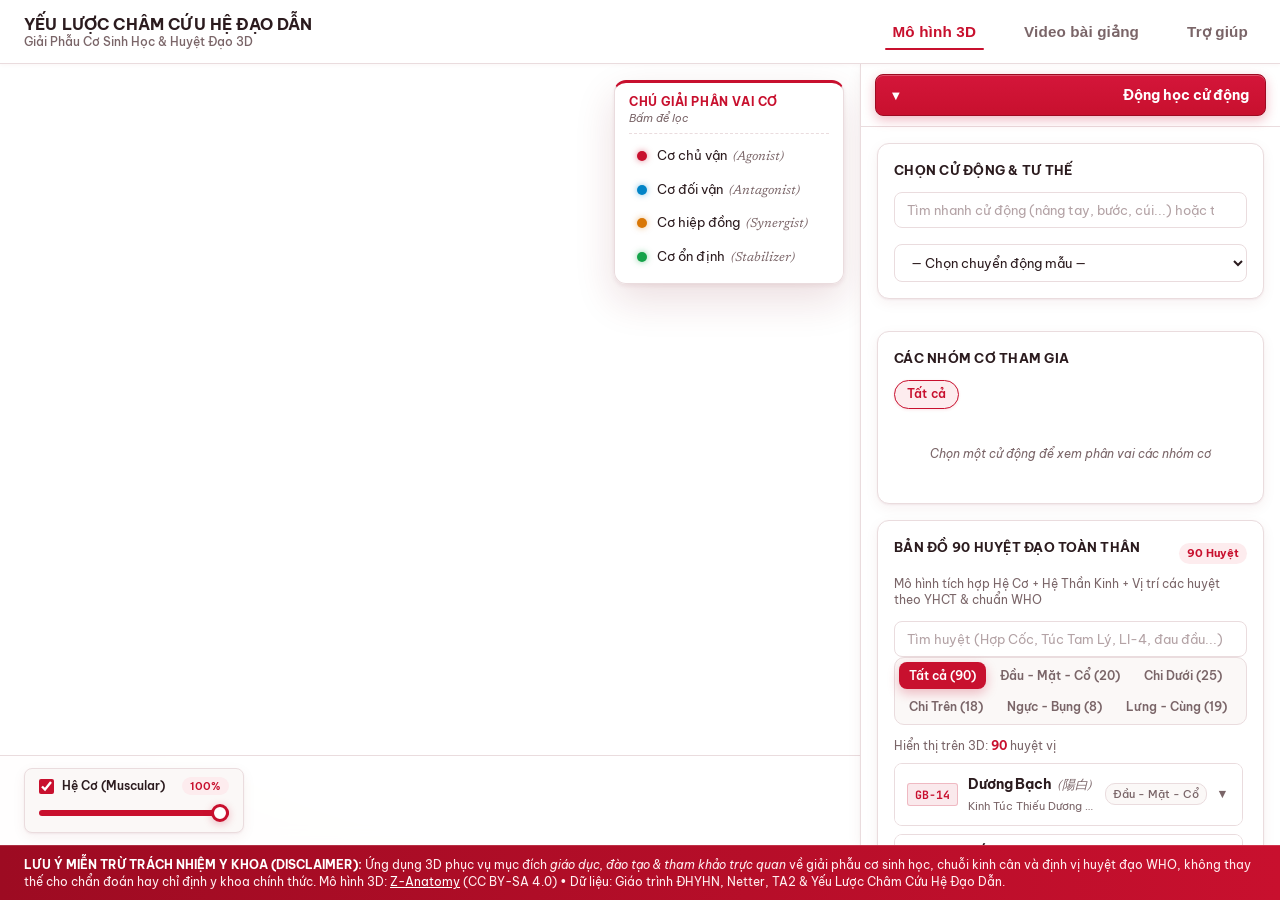
==== commit 5d324137: "deploy(gh-pages): thong nhat template anatomy-theme, Landscape & Portrait va fix setRendering v27.0" ====
--- a/index.html
+++ b/index.html
@@ -5,12 +5,13 @@
   <meta name="viewport" content="width=device-width, initial-scale=1.0">
   <title>Yếu lược châm cứu hệ đạo dẫn — Mô hình 3D & Video Bài Giảng</title>
   
-  <!-- Google Fonts: Plus Jakarta Sans, Cormorant Garamond (từ Lumen Eighty), Be Vietnam Pro & JetBrains Mono -->
+  <!-- Google Fonts: Be Vietnam Pro (UI), Newsreader (Latin giải phẫu), JetBrains Mono (Mã số/Chỉ số) -->
   <link rel="preconnect" href="https://fonts.googleapis.com">
   <link rel="preconnect" href="https://fonts.gstatic.com" crossorigin>
-  <link href="https://fonts.googleapis.com/css2?family=Cormorant+Garamond:ital,wght@0,500;0,600;1,500&family=Plus+Jakarta+Sans:wght@300;400;500;600;700&family=Be+Vietnam+Pro:ital,wght@0,300;0,400;0,500;0,600;0,700;1,400&family=JetBrains+Mono:wght@400;600&display=swap" rel="stylesheet">
-
-  <link rel="stylesheet" href="assets/css/theme.css?v=22.0">
+  <link href="https://fonts.googleapis.com/css2?family=Be+Vietnam+Pro:ital,wght@0,300;0,400;0,500;0,600;0,700;1,400&family=Newsreader:ital,wght@1,400;1,500;1,600&family=JetBrains+Mono:wght@400;600&display=swap" rel="stylesheet">
+
+  <link rel="stylesheet" href="assets/css/theme.css?v=27.0">
+  <link rel="stylesheet" href="assets/css/layout-portrait.css?v=27.0">
   <link rel="icon" href="data:,">
 
   <!-- Three.js via ES Module importmap (Local Bundle 100% Offline & Tốc độ cao) -->
@@ -25,28 +26,30 @@
   </script>
 </head>
 <body>
-
-  <!-- ===================== TOP HEADER & NAVIGATION BAR (LUMEN EIGHTY STYLE) ===================== -->
-  <header class="site-header" id="top-nav-bar">
+  <div id="app-container">
+
+  <!-- ===================== TOP HEADER & NAVIGATION BAR (UNIFIED ANATOMY THEME) ===================== -->
+  <header class="site-header app-header" id="top-nav-bar">
     <div class="header-inner">
       <a href="#section-3d-model" class="brand" id="brand-logo">
-        Yếu lược châm cứu hệ đạo dẫn
+        <span class="brand-title">YẾU LƯỢC CHÂM CỨU HỆ ĐẠO DẪN</span>
+        <span class="brand-sub">Giải Phẫu Cơ Sinh Học &amp; Huyệt Đạo 3D</span>
       </a>
 
       <nav class="main-nav" aria-label="Điều hướng chính">
         <ul class="nav-list">
           <li class="nav-item">
-            <button type="button" class="nav-link nav-tab-btn active is-active" id="nav-btn-3d" data-section="section-3d-model">
+            <button type="button" class="nav-link nav-tab nav-tab-btn active is-active" id="nav-btn-3d" data-section="section-3d-model">
               <span class="nav-tab-title">Mô hình 3D</span>
             </button>
           </li>
           <li class="nav-item">
-            <button type="button" class="nav-link nav-tab-btn" id="nav-btn-video" data-section="section-video-lectures">
+            <button type="button" class="nav-link nav-tab nav-tab-btn" id="nav-btn-video" data-section="section-video-lectures">
               <span class="nav-tab-title">Video bài giảng</span>
             </button>
           </li>
           <li class="nav-item">
-            <button type="button" class="nav-link nav-tab-btn" id="nav-btn-help" data-section="section-help">
+            <button type="button" class="nav-link nav-tab nav-tab-btn" id="nav-btn-help" data-section="section-help">
               <span class="nav-tab-title">Trợ giúp</span>
             </button>
           </li>
@@ -457,6 +460,31 @@
 
       </div>
     </aside>
+
+    <!-- MOBILE PORTRAIT PANEL TOGGLE BUTTON (Double Chevron Circle - Chỉ hiển thị ở Portrait Mobile) -->
+    <button type="button" id="portrait-panel-toggle" class="portrait-panel-toggle" aria-label="Mở bảng điều khiển" aria-expanded="false">
+      <svg class="portrait-toggle-icon icon-expand" viewBox="0 0 24 24" fill="none" stroke="currentColor" stroke-width="2.6" stroke-linecap="round" stroke-linejoin="round" aria-hidden="true">
+        <polyline points="17 16 12 11 7 16"></polyline>
+        <polyline points="17 10 12 5 7 10"></polyline>
+      </svg>
+      <svg class="portrait-toggle-icon icon-collapse" viewBox="0 0 24 24" fill="none" stroke="currentColor" stroke-width="2.6" stroke-linecap="round" stroke-linejoin="round" aria-hidden="true">
+        <polyline points="7 8 12 13 17 8"></polyline>
+        <polyline points="7 14 12 19 17 14"></polyline>
+      </svg>
+    </button>
+
+    <!-- MOBILE PORTRAIT FOCUSED 1/3 BOTTOM POPUP (Chi tiết cơ hoặc huyệt khi chạm trực tiếp trên 3D ở Portrait) -->
+    <aside id="portrait-detail-popup" class="portrait-detail-popup organ-drawer panel" aria-hidden="true">
+      <div class="drawer-header">
+        <div>
+          <span id="portrait-popup-badge" class="detail-badge-code" style="display:none;"></span>
+          <h2 id="portrait-popup-title" class="organ-title">Chi tiết giải phẫu</h2>
+          <div id="portrait-popup-sub" class="drawer-latin latin"></div>
+        </div>
+        <button type="button" id="portrait-popup-close" class="drawer-close-btn" title="Đóng">✕</button>
+      </div>
+      <div id="portrait-popup-content" class="drawer-scroll-body"></div>
+    </aside>
   </main>
 
   <!-- ===================== SECTION 2: VIDEO THUYẾT MINH BÀI GIẢNG ===================== -->
@@ -679,152 +707,66 @@
     </aside>
   </main>
 
-  <!-- ===================== SECTION 3: HƯỚNG DẪN & TRỢ GIÚP ĐIỀU HƯỚNG ===================== -->
+  <!-- ===================== SECTION 3: TRỢ GIÚP (HƯỚNG DẪN THAO TÁC) ===================== -->
   <main class="help-section-layout" id="section-help" style="display: none;">
     <div class="help-container">
       
       <!-- Header Banner -->
       <header class="help-header">
-        <span class="help-badge">HƯỚNG DẪN SỬ DỤNG &amp; ĐIỀU HƯỚNG ỨNG DỤNG</span>
-        <h1 class="help-title">Cẩm Nang Thao Tác Web App Y Khoa 3D</h1>
+        <span class="help-badge tag">HƯỚNG DẪN THAO TÁC</span>
+        <h1 class="help-title">Cách Điều Khiển Mô Hình 3D</h1>
         <p class="help-subtitle">
-          Tổng hợp chi tiết các thao tác điều khiển chuột, cảm ứng, chuyển đổi 3 chế độ khảo sát, tra cứu cử động &amp; khai thác bài giảng video.
+          Các thao tác cơ bản bằng chuột hoặc cảm ứng để xoay, phóng to và tra cứu giải phẫu – huyệt đạo 3D.
         </p>
       </header>
 
-      <!-- Grid of Help Guides -->
+      <!-- Grid of Help Guides (Rút gọn 2 cột đồng bộ anatomy-theme) -->
       <div class="help-grid">
 
-        <!-- Card 1: Thao tác điều khiển Mô hình 3D -->
-        <article class="help-card">
+        <!-- Card 1: Điều khiển góc nhìn 3D -->
+        <article class="help-card layer-card">
           <div class="help-card-header">
             <span class="help-step-number">01</span>
-            <h2 class="help-card-title">Thao Tác Điều Khiển Mô Hình 3D</h2>
-          </div>
-          <p class="help-card-desc">Khung nhìn 3D trực quan hỗ trợ đầy đủ các thao tác chuột và cảm ứng đa điểm:</p>
+            <h2 class="help-card-title">Điều Khiển Góc Nhìn 3D</h2>
+          </div>
           <ul class="help-feature-list">
             <li>
-              <div class="help-key-badge">Chuột Trái (Giữ &amp; Rê)</div>
-              <div class="help-feature-text"><strong>Xoay mô hình (Orbit 360°):</strong> Xoay không gian 3 chiều quanh trục cơ thể để khảo sát giải phẫu ở mọi góc độ.</div>
+              <div class="help-key-badge">Xoay 360°</div>
+              <div class="help-feature-text">Giữ và kéo <strong>chuột trái</strong>, hoặc <strong>vuốt 1 ngón tay</strong> trên màn hình.</div>
             </li>
             <li>
-              <div class="help-key-badge">Lăn Chuột Giữa (Cuộn)</div>
-              <div class="help-feature-text"><strong>Thu phóng (Zoom In / Out):</strong> Phóng to để quan sát chi tiết bám tận/nguyên ủy hoặc thu nhỏ để xem toàn thân.</div>
+              <div class="help-key-badge">Thu / Phóng</div>
+              <div class="help-feature-text">Cuộn <strong>con lăn chuột</strong>, hoặc <strong>chụm / mở 2 ngón tay</strong>.</div>
             </li>
             <li>
-              <div class="help-key-badge">Chuột Phải (Giữ &amp; Rê)</div>
-              <div class="help-feature-text"><strong>Tịnh tiến góc nhìn (Pan):</strong> Di chuyển tâm nhìn lên, xuống, sang trái hoặc sang phải (hoặc giữ phím <code>Shift</code> + Chuột Trái).</div>
+              <div class="help-key-badge">Di Chuyển Tâm Nhìn</div>
+              <div class="help-feature-text">Giữ và kéo <strong>chuột phải</strong> (hoặc <code>Shift</code> + chuột trái), hoặc <strong>kéo 2 ngón tay</strong>.</div>
             </li>
             <li>
-              <div class="help-key-badge">Rê Chuột &amp; Nhấp Chọn Cơ</div>
-              <div class="help-feature-text"><strong>Khảo sát giải phẫu:</strong> Rê chuột lên cơ/huyệt để xem tên nhanh; nhấp chọn để mở bảng hồ sơ giải phẫu chi tiết.</div>
+              <div class="help-key-badge">Xem Chi Tiết</div>
+              <div class="help-feature-text">Rê chuột hoặc <strong>chạm trực tiếp</strong> vào bắp cơ hoặc điểm huyệt trên 3D để xem hồ sơ giải phẫu và độ sâu châm kim.</div>
             </li>
           </ul>
         </article>
 
-        <!-- Card 2: Chuyển đổi 3 Chế độ Khảo sát -->
-        <article class="help-card">
+        <!-- Card 2: Chế độ, Bảng điều khiển & Điện thoại -->
+        <article class="help-card layer-card">
           <div class="help-card-header">
             <span class="help-step-number">02</span>
-            <h2 class="help-card-title">Chuyển Đổi 3 Chế Độ Khảo Sát</h2>
-          </div>
-          <p class="help-card-desc">Thanh menu màu đỏ ở đầu cột phải cho phép chuyển đổi linh hoạt giữa 3 chuyên đề:</p>
+            <h2 class="help-card-title">Chế Độ, Bộ Lọc &amp; Điện Thoại</h2>
+          </div>
           <ul class="help-feature-list">
             <li>
-              <div class="help-key-badge badge-mode">Động học cử động</div>
-              <div class="help-feature-text">Khảo sát cơ sinh học đại thể, phân vai cơ học (Chủ vận, Đối vận, Hiệp đồng, Ổn định) trong các cử động mẫu và chuỗi Đạo Dẫn.</div>
+              <div class="help-key-badge badge-mode">Chuyển 3 Chế Độ</div>
+              <div class="help-feature-text">Bấm thanh menu đỏ để chuyển giữa <strong>Động học cử động</strong>, <strong>Bản đồ huyệt đạo 3D</strong> và <strong>Châm cứu trị liệu</strong>.</div>
             </li>
             <li>
-              <div class="help-key-badge badge-mode">Bản đồ huyệt đạo 3D</div>
-              <div class="help-feature-text">Hệ thống 90 huyệt đạo toàn thân chuẩn WHO kết hợp Hệ Thần Kinh ngoại biên và Hệ Cơ bán trong suốt (10%).</div>
+              <div class="help-key-badge">Lọc &amp; Thẻ Huyệt</div>
+              <div class="help-feature-text">Bấm trực tiếp các mục trong bảng <strong>Chú giải</strong> trên 3D để lọc nhóm cơ; bấm từng huyệt để mở rộng thông tin xuống dưới.</div>
             </li>
             <li>
-              <div class="help-key-badge badge-mode">Châm cứu trị liệu</div>
-              <div class="help-feature-text">Phân tích hội chứng đau cân cơ (Myofascial Pain), cơ co rút đối ứng, đường truyền chuỗi Kinh Cân YHCT và các huyệt vị đặc trị.</div>
-            </li>
-          </ul>
-        </article>
-
-        <!-- Card 3: Thanh tìm kiếm mở rộng & Lọc Real-time -->
-        <article class="help-card">
-          <div class="help-card-header">
-            <span class="help-step-number">03</span>
-            <h2 class="help-card-title">Tìm Kiếm Cử Động Mở Rộng (Expandable Search)</h2>
-          </div>
-          <p class="help-card-desc">Thanh tìm kiếm thông minh tự động mở rộng và lọc dữ liệu đa chiều trong thời gian thực:</p>
-          <ul class="help-feature-list">
-            <li>
-              <div class="help-key-badge">Gõ từ khóa</div>
-              <div class="help-feature-text">Tìm kiếm đa năng: Hỗ trợ tiếng Việt có dấu/không dấu (ví dụ: <em>nang tay, buoc, cui, khop vai</em>), tiếng Anh, hoặc <strong>tên bất kỳ nhóm cơ nào</strong> (ví dụ: <em>cơ delta, cơ thang, cơ ngực</em>).</div>
-            </li>
-            <li>
-              <div class="help-key-badge">Phím Mũi Tên &amp; Enter</div>
-              <div class="help-feature-text">Dùng phím <code>↑</code> / <code>↓</code> để duyệt danh sách kết quả thả xuống và nhấn <code>Enter</code> để chọn ngay cử động.</div>
-            </li>
-            <li>
-              <div class="help-key-badge">Nút Xóa Nhanh ✕</div>
-              <div class="help-feature-text">Nhấp vào nút <code>✕</code> ở cạnh phải ô tìm kiếm để xóa trắng nội dung và hiển thị lại toàn bộ danh mục cử động.</div>
-            </li>
-          </ul>
-        </article>
-
-        <!-- Card 4: Lọc Phân Vai Cơ & Chú Giải Trực Quan -->
-        <article class="help-card">
-          <div class="help-card-header">
-            <span class="help-step-number">04</span>
-            <h2 class="help-card-title">Lọc Phân Vai Cơ &amp; Bảng Chú Giải (Legend)</h2>
-          </div>
-          <p class="help-card-desc">Khả năng tương tác hai chiều đồng bộ giữa mô hình 3D và danh sách thông tin:</p>
-          <ul class="help-feature-list">
-            <li>
-              <div class="help-key-badge">Bảng Chú Giải Trên 3D</div>
-              <div class="help-feature-text">Nhấp vào từng mục trong bảng <strong>Chú giải phân vai cơ</strong> (Cơ chủ vận, Cơ đối vận, Cơ hiệp đồng, Cơ ổn định) để lọc riêng nhóm cơ đó trên mô hình.</div>
-            </li>
-            <li>
-              <div class="help-key-badge">Tag Trạng Thái Bộ Lọc</div>
-              <div class="help-feature-text">Tag <code>[ Tất cả ]</code> ở đầu mục "Các nhóm cơ tham gia" sẽ cập nhật theo vai trò đang chọn. Nhấp vào Tag này bất kỳ lúc nào để quay lại trạng thái Tất cả.</div>
-            </li>
-            <li>
-              <div class="help-key-badge">Điều Chỉnh Lớp Giải Phẫu</div>
-              <div class="help-feature-text">Bật/tắt hoặc kéo thanh trượt điều chỉnh độ mờ của <strong>Hệ Cơ</strong> và <strong>Hệ Thần Kinh</strong> ở góc dưới bên trái khung nhìn 3D.</div>
-            </li>
-          </ul>
-        </article>
-
-        <!-- Card 5: Học Tập Video Bài Giảng Lâm Sàng -->
-        <article class="help-card">
-          <div class="help-card-header">
-            <span class="help-step-number">05</span>
-            <h2 class="help-card-title">Video Bài Giảng Thuyết Minh &amp; Transcript</h2>
-          </div>
-          <p class="help-card-desc">Trải nghiệm bài giảng đa phương tiện chuyên sâu:</p>
-          <ul class="help-feature-list">
-            <li>
-              <div class="help-key-badge">Chuyển Tab Video</div>
-              <div class="help-feature-text">Nhấp chọn tab <strong>Video bài giảng</strong> trên thanh điều hướng trên cùng. Ba tab con bên dưới gồm: <em>Tóm tắt sư phạm, Phân cảnh Micro-Shots, và Transcript phụ đề thời gian thực</em>.</div>
-            </li>
-            <li>
-              <div class="help-key-badge">Tối Ưu Hiệu Năng</div>
-              <div class="help-feature-text">Hệ thống tự động tạm dừng mô hình 3D khi bạn xem video bài giảng để dành toàn bộ năng lực xử lý phần cứng cho trải nghiệm phát mượt mà.</div>
-            </li>
-          </ul>
-        </article>
-
-        <!-- Card 6: Hỗ Trợ Đa Thiết Bị & Mẹo Sử Dụng -->
-        <article class="help-card">
-          <div class="help-card-header">
-            <span class="help-step-number">06</span>
-            <h2 class="help-card-title">Mẹo Sử Dụng &amp; Thiết Bị Khuyên Dùng</h2>
-          </div>
-          <p class="help-card-desc">Tối ưu hóa hiển thị cho học tập và giảng dạy lâm sàng:</p>
-          <ul class="help-feature-list">
-            <li>
-              <div class="help-key-badge">Trình Duyệt Khuyên Dùng</div>
-              <div class="help-feature-text">Tối ưu nhất trên Chrome, Edge, Safari hoặc Firefox phiên bản mới nhất hỗ trợ WebGL 2.0.</div>
-            </li>
-            <li>
-              <div class="help-key-badge">Màn Hình &amp; Độ Phân Giải</div>
-              <div class="help-feature-text">Ứng dụng tự động co giãn thích ứng (Responsive). Hiển thị trực quan nhất trên màn hình máy tính (Desktop/Laptop) hoặc máy tính bảng xoay ngang.</div>
+              <div class="help-key-badge">Trên Điện Thoại</div>
+              <div class="help-feature-text">Ở màn hình dọc, bấm <strong>nút mũi tên tròn đỏ–trắng</strong> ở góc dưới phải để mở bảng điều khiển toàn màn hình, hoặc chạm trực tiếp trên 3D để xem nhanh; xoay ngang máy để xem song song 2 cột.</div>
             </li>
           </ul>
         </article>
@@ -841,7 +783,7 @@
   </main>
 
   <!-- ===================== BOTTOM MEDICAL DISCLAIMER & FOOTER BAR ===================== -->
-  <footer class="medical-disclaimer-banner" role="contentinfo" aria-label="Cảnh báo miễn trừ trách nhiệm y khoa">
+  <footer class="medical-disclaimer-banner disclaimer" role="contentinfo" aria-label="Cảnh báo miễn trừ trách nhiệm y khoa">
     <div class="disclaimer-inner">
       <div class="disclaimer-text">
         <strong class="disclaimer-title">LƯU Ý MIỄN TRỪ TRÁCH NHIỆM Y KHOA (DISCLAIMER):</strong>
@@ -850,7 +792,9 @@
     </div>
   </footer>
 
-  <!-- App Entry Point (v19.0 cache bust) -->
-  <script type="module" src="app.js?v=22.0"></script>
+  </div><!-- /#app-container -->
+
+  <!-- App Entry Point (v27.0 cache bust) -->
+  <script type="module" src="app.js?v=27.0"></script>
 </body>
 </html>
--- a/assets/css/theme.css
+++ b/assets/css/theme.css
@@ -1,68 +1,74 @@
-/* ================================================================
-   THEME.CSS — Design System Trắng & Đỏ (White & Crimson Red)
-   Tham chiếu kiến trúc màu Hex & Typography từ:
-   Lumen Eighty Template (templatemo_628_lumen_eighty)
-   ================================================================ */
-
-/* === 1. TOKENS (Kế thừa từ templatemo_628_lumen_eighty & Chuẩn Y Khoa) === */
+/* ==========================================================
+   THEME.CSS — 3D Hệ Cơ Xương & Châm Cứu Y Học
+   Kế thừa kiến trúc màu sắc, chiều sâu & hiệu ứng từ:
+   anatomy-theme.css (3D Hệ Tiêu Hóa Người — Medical White & Red Theme)
+   ========================================================== */
+
+@import url("https://fonts.googleapis.com/css2?family=Be+Vietnam+Pro:ital,wght@0,300;0,400;0,500;0,600;0,700;1,400&family=Newsreader:ital,wght@1,400;1,500;1,600&family=JetBrains+Mono:wght@400;600&display=swap");
+
 :root {
-  /* Lumen Eighty Core Palette */
-  --bg-pure-white: #FFFFFF;      /* Absolute crisp pure white base */
-  --surface-diagonal: #FFF5F5;   /* Pale crimson-white tint for subtle sections */
-  --surface-ice: #E0F2FE;        /* Original Lumen ice accent */
-  --text-ink: #1B1B24;           /* Cool midnight ink, never pure black */
-  --text-muted: #68717C;         /* Cool slate grey for captions and secondary text */
-  --accent-crimson: #C92A2A;     /* Bold crimson for active tabs, mode header, disclaimer & buttons */
-  --accent-crimson-hover: #A61E1E;
-  --accent-crimson-light: #E03131;
-  --accent-violet: #9B72CB;      /* Soft violet for secondary editorial accents */
-  --hover-crimson: #FFF0F0;      /* Soft blush tint for interactive hover states */
-  --hover-ice: #CDE8FC;
-  --border-delicate: #D6E4EF;    /* Delicate architectural border */
-  --border-ink: #1B1B24;         /* Structural divider line matching mockup */
-  --crimson-tint: rgba(201, 42, 42, 0.08);
-  --violet-tint: rgba(155, 114, 203, 0.10);
-  --ease-out-expo: cubic-bezier(0.16, 1, 0.3, 1);
-  --ease-soft: cubic-bezier(0.4, 0.14, 0.3, 1);
-
-  /* Fonts from Lumen Eighty + Vietnamese Medical Support */
-  --font-ui: 'Plus Jakarta Sans', 'Be Vietnam Pro', -apple-system, BlinkMacSystemFont, 'Segoe UI', sans-serif;
-  --font-editorial: 'Cormorant Garamond', Georgia, serif;
-  --font-main: var(--font-ui);
-  --font-mono: 'JetBrains Mono', 'Cascadia Code', monospace;
-  --header-h: 68px;
-
-  /* App Semantic Variables mapped to White & Red Theme */
-  --bg: var(--bg-pure-white);
-  --bg-deep: #F8FAFC;
-  --card: var(--bg-pure-white);
-  --card-hover: var(--hover-crimson);
-  --border: var(--border-delicate);
-  --text: var(--text-ink);
-  --text-secondary: #475569;
-  --muted: var(--text-muted);
-
-  /* Medical Role Colors (Preserved for 3D Anatomical Accuracy) */
-  --red: #C92A2A;
-  --cyan: #0284c7;
-  --amber: #d97706;
-  --green: #16a34a;
-  --purple: #7c3aed;
-
-  --role-agonist: #ef4444;
+  /* anatomy-theme.css Core Palette */
+  --white: #ffffff;
+  --paper: #fbf8f7;          /* page / canvas surround / subtle card backgrounds */
+  --blush: #fdecee;          /* hover + selected fills, delicate crimson-rose blush */
+  --line: #eadcde;           /* hairlines, architectural borders with warm rose tone */
+  --ink: #2b1b1e;            /* rich warm midnight burgundy-ink body text */
+  --ink-soft: #7a6568;       /* rose-tinted cool secondary slate text */
+  --red: #c8102e;            /* primary medical arterial crimson red */
+  --red-deep: #9d0b22;       /* pressed, deep burgundy red for active / gradient ends */
+  --red-glow: rgba(200, 16, 46, 0.28); /* luminous surgical highlight aura */
+
+  /* Shape + Depth */
+  --r-sm: 8px;
+  --r-md: 12px;
+  --r-lg: 18px;
+  --shadow-1: 0 1px 2px rgba(120, 20, 35, 0.06), 0 4px 14px rgba(120, 20, 35, 0.06);
+  --shadow-2: 0 2px 4px rgba(120, 20, 35, 0.08), 0 16px 40px rgba(120, 20, 35, 0.14);
+
+  /* Motion */
+  --ease: cubic-bezier(0.22, 0.8, 0.28, 1);
+  --fast: 140ms;
+  --med: 280ms;
+
+  /* Typography */
+  --font-ui: "Be Vietnam Pro", system-ui, -apple-system, sans-serif;
+  --font-latin: "Newsreader", Georgia, serif;
+  --font-mono: "JetBrains Mono", monospace;
+  --header-h: 64px;
+
+  /* Mapped Semantic Tokens */
+  --bg-pure-white: var(--white);
+  --bg: var(--white);
+  --bg-deep: var(--paper);
+  --card: var(--white);
+  --card-hover: var(--blush);
+  --border: var(--line);
+  --border-delicate: var(--line);
+  --border-ink: var(--line);
+  --text: var(--ink);
+  --text-ink: var(--ink);
+  --text-secondary: var(--ink-soft);
+  --text-muted: var(--ink-soft);
+  --muted: var(--ink-soft);
+  --accent-crimson: var(--red);
+  --accent-crimson-hover: var(--red-deep);
+  --hover-crimson: var(--blush);
+  --crimson-tint: rgba(200, 16, 46, 0.08);
+
+  /* Anatomical Role Colors */
+  --role-agonist: #c8102e;
   --role-antagonist: #0284c7;
-  --role-synergist: #f59e0b;
-  --role-stabilizer: #10b981;
-
-  /* Spacing & Sharp Architectural Radius */
+  --role-synergist: #d97706;
+  --role-stabilizer: #16a34a;
+
   --gap: 16px;
-  --radius: 4px;
-  --radius-sm: 2px;
-}
-
-/* Chế độ Sáng Chuẩn Y Khoa (White & Crimson Red) duy nhất */
-
-/* === 2. GLOBAL RESET & BASE === */
+  --radius: var(--r-md);
+  --radius-sm: var(--r-sm);
+}
+
+/* ==========================================================
+   2. GLOBAL RESET & BASE
+   ========================================================== */
 *, *::before, *::after {
   box-sizing: border-box;
   margin: 0;
@@ -70,75 +76,110 @@
 }
 
 html {
-  font-size: 15px;
+  font-size: 14.5px;
   scroll-behavior: smooth;
   -webkit-font-smoothing: antialiased;
   -moz-osx-font-smoothing: grayscale;
-  text-rendering: optimizeLegibility;
 }
 
 body {
+  margin: 0;
   font-family: var(--font-ui);
-  background: var(--bg-pure-white);
-  color: var(--text-ink);
-  min-height: 100vh;
+  font-size: 14px;
+  line-height: 1.55;
+  color: var(--ink);
+  background: radial-gradient(60% 55% at 50% 48%, #ffffff 0%, var(--paper) 70%, #f4ecea 100%);
+  height: 100vh;
+  height: 100dvh;
+  width: 100vw;
+  overflow: hidden;
+  user-select: none;
+}
+
+#app-container {
   display: flex;
   flex-direction: column;
-  line-height: 1.6;
-  overflow-x: hidden;
-}
-
-a {
-  color: var(--accent-crimson);
-  text-decoration: none;
-  transition: color 0.35s var(--ease-out-expo);
-}
-a:hover {
-  color: var(--accent-crimson-hover);
-}
-
-button {
-  font-family: var(--font-ui);
-  cursor: pointer;
-}
-
+  width: 100%;
+  height: 100vh;
+  height: 100dvh;
+  overflow: hidden;
+  background: transparent;
+}
+
+/* Keyboard accessibility focus */
 :focus-visible {
-  outline: 2px solid var(--accent-crimson);
+  outline: 2px solid var(--red);
   outline-offset: 2px;
-}
-
-/* === 3. TOP SITE HEADER (LUMEN EIGHTY + MOCKUP LAYOUT) === */
-.site-header {
-  position: sticky;
-  top: 0;
+  border-radius: var(--r-sm);
+}
+
+/* Scrollbars */
+* {
+  scrollbar-width: thin;
+  scrollbar-color: #e3c6ca transparent;
+}
+::-webkit-scrollbar {
+  width: 7px;
+  height: 7px;
+}
+::-webkit-scrollbar-thumb {
+  background: #e3c6ca;
+  border-radius: 99px;
+}
+::-webkit-scrollbar-thumb:hover {
+  background: var(--red);
+}
+
+/* ==========================================================
+   3. TOP SITE HEADER & NAVIGATION TABS
+   ========================================================== */
+.site-header,
+.app-header {
+  position: relative;
+  flex-shrink: 0;
   z-index: 200;
-  background: var(--bg-pure-white);
-  border-bottom: 2px solid var(--border-ink);
   height: var(--header-h);
-  flex-shrink: 0;
+  background: var(--white);
+  border-bottom: 1px solid var(--line);
+  box-shadow: 0 1px 4px rgba(120, 20, 35, 0.04);
 }
 
 .header-inner {
+  max-width: 1720px;
   height: 100%;
-  width: 100%;
-  padding: 0 32px;
+  margin: 0 auto;
+  padding: 0 24px;
   display: flex;
   align-items: center;
   justify-content: space-between;
-  gap: 24px;
+  gap: 28px;
 }
 
 .brand {
   font-family: var(--font-ui);
-  font-weight: 600;
-  font-size: 1.3rem;
-  letter-spacing: -0.01em;
-  color: var(--text-ink);
-  white-space: nowrap;
-  transition: color 0.35s var(--ease-out-expo);
-}
-.brand:hover {
-  color: var(--accent-crimson);
+  font-weight: 700;
+  color: var(--ink);
+  text-decoration: none;
+  display: flex;
+  flex-direction: column;
+  justify-content: center;
+  line-height: 1.15;
+  transition: color var(--fast);
+}
+.brand-title {
+  font-weight: 700;
+  font-size: 16px;
+  letter-spacing: 0.01em;
+  color: var(--ink);
+}
+.brand-sub {
+  font-size: 11.5px;
+  font-weight: 500;
+  color: var(--ink-soft);
+  margin-top: 2px;
+}
+.brand:hover .brand-title {
+  color: var(--red);
 }
 
 .main-nav {
@@ -150,7 +191,7 @@
 .nav-list {
   display: flex;
   list-style: none;
-  gap: 40px;
+  gap: 32px;
   align-items: center;
   height: 100%;
 }
@@ -168,92 +209,88 @@
   align-items: center;
   justify-content: center;
   padding: 10px 8px;
-  font-size: 1.15rem;
-  font-weight: 500;
+  font-size: 1.05rem;
+  font-weight: 600;
   letter-spacing: 0.01em;
-  color: var(--text-ink);
+  color: var(--ink-soft);
   background: transparent;
   border: none;
-  border-radius: 0;
-  box-shadow: none;
-  transition: color 0.35s var(--ease-out-expo);
-}
-
+  cursor: pointer;
+  transition: color var(--fast);
+}
 .nav-link.nav-tab-btn:hover {
-  color: var(--accent-crimson);
-  background: transparent;
-  transform: none;
-}
-
+  color: var(--ink);
+}
 .nav-link.nav-tab-btn.active,
 .nav-link.nav-tab-btn.is-active {
-  color: var(--text-ink);
-  font-weight: 600;
-  background: transparent;
-  box-shadow: none;
-}
-
-.nav-link.nav-tab-btn.active .nav-tab-title,
-.nav-link.nav-tab-btn.is-active .nav-tab-title {
-  color: inherit;
-}
-
-/* Gạch chân màu đỏ khi menu được chọn (theo đúng hình minh họa) */
+  color: var(--red);
+  font-weight: 700;
+}
+
+/* Signature animated underline growing from center */
+.nav-link.nav-tab-btn::after {
+  content: "";
+  position: absolute;
+  left: 50%;
+  right: 50%;
+  bottom: 0;
+  height: 2.5px;
+  background: var(--red);
+  border-radius: 2px;
+  transition: left var(--med) var(--ease), right var(--med) var(--ease);
+}
 .nav-link.nav-tab-btn.active::after,
 .nav-link.nav-tab-btn.is-active::after {
-  content: '';
-  position: absolute;
-  left: -4px;
-  right: -4px;
-  bottom: 4px;
-  height: 3.5px;
-  background: var(--accent-crimson);
-  border-radius: 2px;
-}
-
-/* === 4. MAIN WORKSPACE LAYOUT (2 COLUMNS WITH VERTICAL DIVIDER) === */
+  left: 0;
+  right: 0;
+}
+
+/* ==========================================================
+   4. MAIN WORKSPACE LAYOUT (2 COLUMNS)
+   ========================================================== */
 .app-layout {
   display: grid;
-  grid-template-columns: 1fr 430px;
+  grid-template-columns: 1fr 420px;
   gap: 0;
   width: 100%;
-  flex: 1;
-  min-height: calc(100vh - var(--header-h) - 48px);
-  background: var(--bg-pure-white);
-}
-
-/* LEFT COLUMN: 3D Viewport + Control Bar */
+  flex: 1 1 auto;
+  min-height: 0;
+  overflow: hidden;
+  background: transparent;
+}
+
 .viewport-column {
   display: flex;
   flex-direction: column;
-  background: var(--bg-pure-white);
+  background: transparent;
   position: relative;
-  min-height: 560px;
+  min-height: 0;
+  height: 100%;
+  overflow: hidden;
 }
 
 .viewport-card {
-  flex: 1;
+  position: relative;
+  flex: 1 1 auto;
   display: flex;
   flex-direction: column;
-  border: none;
-  border-radius: 0;
+  min-height: 0;
+  background: transparent;
   overflow: hidden;
-  background: var(--bg-pure-white);
-  position: relative;
 }
 
 .three-container {
   position: relative;
   width: 100%;
-  flex: 1;
-  min-height: 480px;
-  background: var(--bg-pure-white);
+  flex: 1 1 auto;
+  min-height: 0;
+  background: transparent;
   cursor: grab;
+  touch-action: none;
 }
 .three-container:active {
   cursor: grabbing;
 }
-
 .three-container canvas {
   display: block;
   width: 100% !important;
@@ -264,221 +301,201 @@
 .loading-overlay {
   position: absolute;
   inset: 0;
+  z-index: 50;
+  background: rgba(251, 248, 247, 0.94);
+  backdrop-filter: blur(6px);
   display: flex;
   flex-direction: column;
   align-items: center;
   justify-content: center;
-  background: rgba(255, 255, 255, 0.92);
-  z-index: 10;
+  gap: 16px;
+  color: var(--ink);
+  font-weight: 600;
+  font-size: 14px;
 }
 .spinner {
-  width: 44px;
-  height: 44px;
-  border: 3px solid var(--border-delicate);
-  border-top-color: var(--accent-crimson);
+  width: 36px;
+  height: 36px;
+  border: 3px solid var(--line);
+  border-top-color: var(--red);
   border-radius: 50%;
-  animation: spin 0.9s linear infinite;
-}
-
+  animation: spin 0.8s linear infinite;
+}
 @keyframes spin {
   to { transform: rotate(360deg); }
 }
 
-.loading-overlay p {
-  margin-top: 12px;
-  color: var(--text-ink);
-  font-weight: 500;
-  font-size: 0.9rem;
-}
-
-/* Hover Tooltip on 3D Model */
+/* Hover tooltip on 3D Model */
 .hover-tooltip {
   position: absolute;
+  z-index: 40;
+  padding: 6px 12px;
+  font-size: 12px;
+  font-weight: 600;
+  color: var(--white);
+  background: rgba(43, 27, 30, 0.90);
+  backdrop-filter: blur(4px);
+  border-radius: var(--r-sm);
+  box-shadow: var(--shadow-1);
   pointer-events: none;
-  background: var(--bg-pure-white);
-  border: 1.5px solid var(--accent-crimson);
-  border-radius: var(--radius-sm);
-  padding: 6px 12px;
-  font-size: 0.82rem;
-  font-weight: 600;
-  color: var(--text-ink);
-  white-space: nowrap;
-  z-index: 25;
-  box-shadow: 0 8px 20px rgba(27, 27, 36, 0.12);
-  transform: translate(-50%, -125%);
-}
-
-/* === 5. FLOATING LEGEND BOX IN TOP-RIGHT OF 3D VIEWPORT === */
+  transform: translate(-50%, -120%);
+  transition: opacity var(--fast);
+}
+
+/* ==========================================================
+   5. FLOATING VIEWPORT LEGEND CARDS (FROSTED CALLOUT STYLE)
+   ========================================================== */
 .viewport-legend-card {
   position: absolute;
-  top: 20px;
-  right: 20px;
-  z-index: 15;
-  pointer-events: auto;
+  top: 16px;
+  right: 16px;
+  z-index: 25;
+  flex-direction: column;
+  align-items: stretch;
+  min-width: 230px;
+  max-width: 290px;
+  padding: 12px 14px;
   background: rgba(255, 255, 255, 0.96);
   backdrop-filter: blur(8px);
   -webkit-backdrop-filter: blur(8px);
-  border: 2px solid var(--border-ink);
-  border-radius: 0;
-  padding: 14px 16px;
-  box-shadow: 0 12px 28px rgba(27, 27, 36, 0.08);
-  display: flex;
-  flex-direction: column;
+  border: 1px solid var(--line);
+  border-top: 3.5px solid var(--red);
+  border-radius: var(--r-md);
+  box-shadow: var(--shadow-2);
+  animation: panel-in var(--med) var(--ease) both;
+}
+
+.viewport-legend-card[style*="display: none"],
+.viewport-legend-card[style*="display:none"] {
+  display: none !important;
+}
+
+.viewport-legend-card:not([style*="display: none"]):not([style*="display:none"]) {
+  display: flex !important;
+  flex-direction: column !important;
+}
+
+@keyframes panel-in {
+  from { opacity: 0; transform: translateY(-8px); }
+  to   { opacity: 1; transform: none; }
+}
+
+.viewport-legend-header {
+  display: flex !important;
+  flex-direction: column !important;
+  align-items: flex-start !important;
+  justify-content: flex-start !important;
+  gap: 2px;
+  padding-bottom: 8px;
+  margin-bottom: 8px;
+  border-bottom: 1px dashed var(--line);
+  width: 100%;
+}
+.viewport-legend-title {
+  font-size: 11.5px;
+  font-weight: 700;
+  color: var(--red);
+  text-transform: uppercase;
+  letter-spacing: 0.6px;
+  line-height: 1.3;
+  display: block;
+}
+.viewport-legend-hint {
+  font-size: 10.5px;
+  color: var(--ink-soft);
+  font-style: italic;
+  line-height: 1.25;
+  display: block;
+}
+
+.viewport-legend-list {
+  display: flex !important;
+  flex-direction: column !important;
+  gap: 5px;
+  width: 100%;
+}
+.viewport-legend-card.is-legend-collapsed .viewport-legend-list {
+  display: none !important;
+}
+.viewport-legend-card.is-legend-collapsed .viewport-legend-header {
+  margin-bottom: 0;
+  padding-bottom: 0;
+  border-bottom: 0;
+}
+.viewport-legend-item {
+  display: flex;
+  align-items: center;
   gap: 10px;
-  min-width: 235px;
+  padding: 5px 8px;
+  border-radius: var(--r-sm);
+  cursor: pointer;
+  transition: background var(--fast), transform var(--fast);
   user-select: none;
-  transition: all 0.25s var(--ease-out-expo);
-}
-.viewport-legend-header {
-  display: flex;
-  justify-content: space-between;
-  align-items: center;
-  border-bottom: 1px solid var(--border-delicate);
-  padding-bottom: 8px;
-}
-
-.viewport-legend-title {
-  font-size: 0.82rem;
-  font-weight: 700;
-  letter-spacing: 0.04em;
-  color: var(--accent-crimson);
-  text-transform: uppercase;
-}
-
-.viewport-legend-hint {
-  font-size: 0.72rem;
-  color: var(--text-muted);
-  font-weight: 500;
-}
-
-.viewport-legend-list {
-  display: flex;
-  flex-direction: column;
-  gap: 6px;
-}
-
-.viewport-legend-item {
-  display: flex;
-  align-items: center;
-  gap: 10px;
-  padding: 6px 8px;
-  border-radius: var(--radius-sm);
-  font-size: 0.82rem;
-  color: var(--text-ink);
-  cursor: pointer;
-  transition: all 0.2s var(--ease-out-expo);
-  border: 1px solid transparent;
-}
-
+}
 .viewport-legend-item:hover {
-  background: var(--hover-crimson);
-  border-color: rgba(201, 42, 42, 0.25);
-}
-
+  background: var(--blush);
+  transform: translateX(2px);
+}
 .viewport-legend-item.active {
-  background: var(--crimson-tint);
-  border-color: var(--accent-crimson);
-  font-weight: 700;
-  color: var(--accent-crimson);
+  background: var(--blush);
+  border-left: 3px solid var(--red);
+  padding-left: 7px;
+  font-weight: 600;
 }
 
 .viewport-legend-dot {
-  width: 11px;
-  height: 11px;
+  width: 10px;
+  height: 10px;
   border-radius: 50%;
   flex-shrink: 0;
-  transition: transform 0.2s var(--ease-out-expo);
-}
-.viewport-legend-item:hover .viewport-legend-dot {
-  transform: scale(1.2);
-}
-
-.dot-agonist {
-  background: #ef4444;
-  box-shadow: 0 0 6px rgba(239, 68, 68, 0.65);
-}
-.dot-antagonist {
-  background: #0284c7;
-  box-shadow: 0 0 6px rgba(2, 132, 199, 0.65);
-}
-.dot-synergist {
-  background: #f59e0b;
-  box-shadow: 0 0 6px rgba(245, 158, 11, 0.65);
-}
-.dot-stabilizer {
-  background: #10b981;
-  box-shadow: 0 0 6px rgba(16, 185, 129, 0.65);
-}
+}
+.dot-agonist { background: var(--role-agonist); box-shadow: 0 0 6px rgba(200, 16, 46, 0.5); }
+.dot-antagonist { background: var(--role-antagonist); box-shadow: 0 0 6px rgba(2, 132, 199, 0.5); }
+.dot-synergist { background: var(--role-synergist); box-shadow: 0 0 6px rgba(217, 119, 6, 0.5); }
+.dot-stabilizer { background: var(--role-stabilizer); box-shadow: 0 0 6px rgba(22, 163, 74, 0.5); }
+.dot-acupoint-marker { background: #e11d48; box-shadow: 0 0 8px #e11d48; }
+.dot-pain { background: #ef4444; box-shadow: 0 0 6px #ef4444; }
+.dot-chain { background: #f59e0b; box-shadow: 0 0 6px #f59e0b; }
+.dot-antagonist-tight { background: #0284c7; box-shadow: 0 0 6px #0284c7; }
 
 .viewport-legend-name {
-  flex: 1;
-  white-space: nowrap;
+  font-size: 12.5px;
+  color: var(--ink);
+  line-height: 1.35;
 }
 .viewport-legend-name em {
-  font-size: 0.74rem;
-  color: var(--text-muted);
+  font-family: var(--font-latin);
   font-style: italic;
+  color: var(--ink-soft);
+  font-size: 13px;
   margin-left: 3px;
 }
-
-.viewport-legend-therapy {
-  min-width: 265px;
-  max-width: 320px;
-}
-.legend-item-therapy {
-  align-items: flex-start;
-  padding: 6px 8px;
-  gap: 10px;
-}
-.legend-text-col {
-  display: flex;
-  flex-direction: column;
-  gap: 2px;
-  flex: 1;
-}
 .legend-criterion {
-  font-size: 0.7rem;
-  color: var(--text-muted);
-  line-height: 1.3;
-}
-.dot-pain {
-  background: #dc2626;
-  box-shadow: 0 0 6px rgba(220, 38, 38, 0.7);
-  margin-top: 4px;
-}
-.dot-chain {
-  background: #f59e0b;
-  box-shadow: 0 0 6px rgba(245, 158, 11, 0.7);
-  margin-top: 4px;
-}
-.dot-antagonist-tight {
-  background: #0284c7;
-  box-shadow: 0 0 6px rgba(2, 132, 199, 0.7);
-  margin-top: 4px;
-}
-.dot-acupoint-marker {
-  background: #ef4444;
-  border: 2px solid #facc15;
-  box-shadow: 0 0 6px rgba(250, 204, 21, 0.85);
-  margin-top: 3px;
-}
-
-/* === 6. BOTTOM CONTROL BAR OF 3D VIEWPORT === */
+  display: block;
+  font-size: 10.5px;
+  color: var(--ink-soft);
+  line-height: 1.25;
+}
+
+/* ==========================================================
+   6. BOTTOM CONTROL BAR OF 3D VIEWPORT (SIGNATURE LAYER SLIDERS)
+   ========================================================== */
 .control-bar {
   display: flex;
   flex-wrap: wrap;
   align-items: center;
-  justify-content: space-between;
-  gap: 14px;
+  justify-content: flex-start;
+  gap: 16px;
   padding: 12px 24px;
-  background: var(--bg-pure-white);
-  border-top: 1px solid var(--border-delicate);
+  background: rgba(255, 255, 255, 0.94);
+  backdrop-filter: blur(8px);
+  border-top: 1px solid var(--line);
 }
 
 .layers-control-grid {
   display: flex;
   flex-wrap: wrap;
-  gap: 14px;
+  gap: 16px;
   flex: 1;
 }
 
@@ -487,1921 +504,283 @@
   flex-direction: column;
   gap: 6px;
   padding: 8px 14px;
-  min-width: 210px;
-  background: var(--bg-deep);
-  border: 1px solid var(--border-delicate);
-  border-radius: var(--radius-sm);
-  transition: border-color 0.25s var(--ease-out-expo);
+  min-width: 220px;
+  background: var(--paper);
+  border: 1px solid var(--line);
+  border-radius: var(--r-sm);
+  box-shadow: var(--shadow-1);
+  transition: border-color var(--fast), box-shadow var(--med);
 }
 .layer-control-card:hover {
-  border-color: var(--accent-crimson);
+  border-color: var(--line);
+  box-shadow: var(--shadow-2);
 }
 
 .layer-header {
   display: flex;
+  align-items: center;
   justify-content: space-between;
-  align-items: center;
-  gap: 10px;
 }
 
 .toggle-label {
   display: flex;
   align-items: center;
-  gap: 7px;
-  font-size: 0.82rem;
-  font-weight: 600;
-  color: var(--text-ink);
+  gap: 8px;
   cursor: pointer;
   user-select: none;
 }
-
 .toggle-label input[type="checkbox"] {
-  accent-color: var(--accent-crimson);
+  accent-color: var(--red);
   width: 15px;
   height: 15px;
   cursor: pointer;
 }
-
 .layer-title {
-  color: var(--text-ink);
-  font-size: 0.82rem;
-}
-
+  font-size: 12px;
+  font-weight: 600;
+  color: var(--ink);
+}
+
+/* Signature Percentage Badge */
+.slider-num {
+  padding: 2px 8px;
+  font: 600 11px var(--font-ui);
+  font-variant-numeric: tabular-nums;
+  color: var(--red);
+  background: var(--blush);
+  border-radius: 99px;
+}
+
+/* Signature Layer Slider */
 .slider-wrapper {
   display: flex;
   align-items: center;
-  width: 100%;
-}
-
+}
 .slider {
   -webkit-appearance: none;
   appearance: none;
   width: 100%;
-  height: 5px;
-  background: var(--border-delicate);
-  border-radius: 2px;
-  outline: none;
+  height: 22px;
+  background: transparent;
+  cursor: pointer;
+}
+.slider::-webkit-slider-runnable-track {
+  height: 6px;
+  border-radius: 99px;
+  background: linear-gradient(90deg, var(--red) var(--progress, 100%), var(--line) var(--progress, 100%));
+}
+.slider::-moz-range-track {
+  height: 6px;
+  border-radius: 99px;
+  background: var(--line);
+}
+.slider::-moz-range-progress {
+  height: 6px;
+  border-radius: 99px;
+  background: var(--red);
 }
 .slider::-webkit-slider-thumb {
   -webkit-appearance: none;
+  width: 18px;
+  height: 18px;
+  margin-top: -6px;
+  background: var(--white);
+  border: 3px solid var(--red);
+  border-radius: 50%;
+  box-shadow: 0 2px 8px var(--red-glow);
+  transition: transform var(--fast) var(--ease), box-shadow var(--med);
+}
+.slider::-moz-range-thumb {
   width: 14px;
   height: 14px;
+  background: var(--white);
+  border: 3px solid var(--red);
   border-radius: 50%;
-  background: var(--accent-crimson);
-  cursor: pointer;
-  transition: transform 0.2s var(--ease-out-expo);
-}
-.slider::-webkit-slider-thumb:hover {
+}
+.slider:hover::-webkit-slider-thumb {
   transform: scale(1.15);
 }
-
-.slider-num {
-  font-size: 0.75rem;
-  font-family: var(--font-mono);
-  color: var(--accent-crimson);
-  font-weight: 600;
-}
-
-.control-actions {
-  display: flex;
-  align-items: center;
-  gap: 10px;
-}
-
-.btn {
-  padding: 8px 16px;
-  border-radius: var(--radius-sm);
-  border: 1px solid var(--border-delicate);
-  background: var(--bg-pure-white);
-  color: var(--text-ink);
-  font-size: 0.82rem;
-  font-weight: 600;
-  letter-spacing: 0.02em;
-  cursor: pointer;
-  transition: all 0.3s var(--ease-out-expo);
-}
-.btn:hover {
-  background: var(--accent-crimson);
-  border-color: var(--accent-crimson);
-  color: #FFFFFF;
-}
-
-.btn-icon {
-  background: transparent;
-  border: 1px solid transparent;
-  color: var(--text-muted);
-  font-size: 1rem;
-  cursor: pointer;
-  padding: 4px 8px;
-  border-radius: var(--radius-sm);
-  transition: all 0.2s;
-}
-.btn-icon:hover {
-  color: var(--accent-crimson);
-  border-color: var(--border-delicate);
-  background: var(--hover-crimson);
-}
-
-/* === 7. RIGHT COLUMN: INFO PANEL & RED MODE DROPDOWN BAR === */
+.slider:active::-webkit-slider-thumb {
+  transform: scale(1.22);
+  box-shadow: 0 0 0 6px var(--red-glow);
+}
+
+/* ==========================================================
+   7. RIGHT COLUMN: INFO PANEL & RED MODE DROPDOWN BAR
+   ========================================================== */
 .info-column {
   display: flex;
   flex-direction: column;
-  border-left: 2px solid var(--border-ink);
-  background: var(--bg-pure-white);
-  height: calc(100vh - var(--header-h) - 48px);
-  min-height: 560px;
+  background: var(--white);
+  border-left: 1px solid var(--line);
+  box-shadow: var(--shadow-1);
+  height: 100%;
+  min-height: 0;
   overflow: hidden;
-}
-
-/* Red Mode Selector Dropdown Header (Matching Mockup Image) */
+  position: relative;
+  z-index: 10;
+}
+
 .mode-dropdown-bar {
   position: relative;
-  width: 100%;
-  border-bottom: 2px solid var(--border-ink);
-  z-index: 60;
-  flex-shrink: 0;
+  background: var(--white);
+  border-bottom: 1px solid var(--line);
+  padding: 10px 14px;
+  z-index: 100;
 }
 
 .mode-dropdown-trigger {
   width: 100%;
-  padding: 14px 20px;
-  background: var(--accent-crimson);
-  color: #FFFFFF;
-  border: none;
-  display: flex;
-  align-items: center;
-  gap: 12px;
-  font-family: var(--font-ui);
-  font-size: 1.05rem;
-  font-weight: 600;
-  letter-spacing: 0.01em;
-  text-align: left;
+  display: flex;
+  align-items: center;
+  justify-content: space-between;
+  padding: 11px 16px;
+  background: linear-gradient(180deg, #d4163a 0%, var(--red) 100%);
+  border: 1px solid var(--red-deep);
+  border-radius: var(--r-sm);
+  color: var(--white);
+  font: 700 13.5px var(--font-ui);
   cursor: pointer;
-  transition: background 0.35s var(--ease-out-expo);
-}
-
+  box-shadow: 0 1px 0 rgba(255, 255, 255, 0.25) inset, 0 4px 12px var(--red-glow);
+  transition: all var(--fast) var(--ease);
+}
 .mode-dropdown-trigger:hover {
-  background: var(--accent-crimson-hover);
-}
-
+  background: linear-gradient(180deg, #dc1a40 0%, #cf1230 100%);
+  box-shadow: 0 1px 0 rgba(255, 255, 255, 0.25) inset, 0 6px 18px var(--red-glow);
+  transform: translateY(-1px);
+}
 .mode-dropdown-arrow {
-  font-size: 0.8rem;
-  line-height: 1;
-  transition: transform 0.35s var(--ease-out-expo);
-  display: inline-flex;
-  align-items: center;
-  justify-content: center;
-}
-
+  font-size: 10px;
+  transition: transform var(--fast);
+}
 .mode-dropdown-bar.drop-open .mode-dropdown-arrow {
   transform: rotate(180deg);
 }
 
-.mode-dropdown-current {
-  flex: 1;
-}
-
-/* Dropdown List (Lumen Eighty Smooth Dropdown Animation) */
 .mode-dropdown-menu {
   position: absolute;
-  top: calc(100% + 2px);
-  left: 0;
-  right: 0;
+  top: calc(100% - 2px);
+  left: 14px;
+  right: 14px;
+  background: var(--white);
+  border: 1px solid var(--line);
+  border-top: 2px solid var(--red);
+  border-radius: 0 0 var(--r-md) var(--r-md);
+  box-shadow: var(--shadow-2);
   list-style: none;
-  background: var(--bg-pure-white);
-  border-bottom: 2px solid var(--border-ink);
-  box-shadow: 0 18px 36px rgba(27, 27, 36, 0.14);
   padding: 6px 0;
-  margin: 0;
-  opacity: 0;
-  visibility: hidden;
-  transform: translateY(-10px);
-  transition: opacity 0.35s var(--ease-out-expo), transform 0.35s var(--ease-out-expo), visibility 0s linear 0.35s;
-}
-
+  display: none;
+  z-index: 150;
+  animation: panel-in var(--med) var(--ease) both;
+}
 .mode-dropdown-bar.drop-open .mode-dropdown-menu {
-  opacity: 1;
-  visibility: visible;
-  transform: translateY(0);
-  transition: opacity 0.35s var(--ease-out-expo), transform 0.35s var(--ease-out-expo), visibility 0s;
+  display: block;
 }
 
 .mode-tab {
   width: 100%;
+  padding: 10px 16px;
   display: flex;
   align-items: center;
   gap: 12px;
-  padding: 12px 20px;
+  background: none;
   border: none;
-  border-left: 3.5px solid transparent;
-  background: transparent;
-  color: var(--text-ink);
-  font-family: var(--font-ui);
+  cursor: pointer;
   text-align: left;
-  cursor: pointer;
-  transition: all 0.25s var(--ease-out-expo);
-}
-
+  transition: background var(--fast);
+}
 .mode-tab:hover {
-  background: var(--hover-crimson);
-  border-left-color: var(--accent-crimson);
-  padding-left: 24px;
-}
-
+  background: var(--blush);
+}
 .mode-tab.active {
-  background: var(--crimson-tint);
-  border-left-color: var(--accent-crimson);
-}
-
-.mode-option-indicator {
-  width: 8px;
-  height: 8px;
-  border-radius: 50%;
-  border: 1.5px solid var(--text-muted);
-  flex-shrink: 0;
-  transition: all 0.25s;
-}
-
-.mode-tab.active .mode-option-indicator,
-.mode-tab:hover .mode-option-indicator {
-  background: var(--accent-crimson);
-  border-color: var(--accent-crimson);
-}
-
-.mode-option-text {
-  display: flex;
-  flex-direction: column;
-  gap: 2px;
-}
-
+  background: #fff8f8;
+  border-left: 3px solid var(--red);
+  padding-left: 13px;
+}
 .mode-option-title {
-  font-size: 0.92rem;
-  font-weight: 600;
-  color: var(--text-ink);
+  display: block;
+  font: 700 13px var(--font-ui);
+  color: var(--ink);
 }
 .mode-tab.active .mode-option-title {
-  color: var(--accent-crimson);
-  font-weight: 700;
-}
-
+  color: var(--red);
+}
 .mode-option-desc {
-  font-size: 0.74rem;
-  color: var(--text-muted);
-}
-
-/* Scrollable Right Column Body */
+  display: block;
+  font-size: 11px;
+  color: var(--ink-soft);
+  margin-top: 2px;
+}
+
 .info-column-body {
   flex: 1;
   overflow-y: auto;
-  padding: 18px;
-  display: flex;
-  flex-direction: column;
-  gap: 16px;
-  scrollbar-width: thin;
-  scrollbar-color: var(--border-delicate) transparent;
-}
-
-#mode-1-container,
-#mode-2-container,
-#mode-3-container {
-  display: flex;
-  flex-direction: column;
-  gap: 16px;
-}
-
-/* === 8. CARDS, INPUTS & LISTS IN RIGHT PANEL === */
+  padding: 16px;
+}
+
+/* ==========================================================
+   8. CARDS, INPUTS & MUSCLE LIST IN RIGHT PANEL
+   ========================================================== */
 .card {
-  background: var(--bg-pure-white);
-  border: 1px solid var(--border-delicate);
-  border-radius: var(--radius-sm);
+  background: var(--white);
+  border: 1px solid var(--line);
+  border-radius: var(--r-md);
+  box-shadow: var(--shadow-1);
   padding: 16px;
-  box-shadow: 0 4px 14px rgba(27, 27, 36, 0.03);
+  margin-bottom: 16px;
+  transition: box-shadow var(--med) var(--ease), border-color var(--fast);
+}
+.card:hover {
+  box-shadow: var(--shadow-2);
 }
 
 .card-title {
-  font-size: 0.92rem;
+  font-size: 13px;
   font-weight: 700;
+  color: var(--ink);
+  letter-spacing: 0.02em;
   text-transform: uppercase;
-  letter-spacing: 0.05em;
-  color: var(--text-ink);
   margin-bottom: 12px;
-  padding-bottom: 8px;
-  border-bottom: 1px solid var(--border-delicate);
-}
-
-.card-header {
-  display: flex;
+  display: flex;
+  align-items: center;
   justify-content: space-between;
-  align-items: center;
-  margin-bottom: 8px;
-  padding-bottom: 8px;
-  border-bottom: 1px solid var(--border-delicate);
-}
-.card-header .card-title {
-  margin-bottom: 0;
-  padding-bottom: 0;
-  border-bottom: none;
-}
-
-/* Search & Select Inputs (Lumen Eighty Form Style) */
-.search-box {
+}
+
+/* Expandable Realtime Search Box */
+.expandable-search {
+  position: relative;
+  width: 100%;
   margin-bottom: 10px;
 }
-
+.search-input-wrapper {
+  position: relative;
+  display: flex;
+  align-items: center;
+  width: 100%;
+}
 .search-input,
 .select-input {
   width: 100%;
-  padding: 10px 14px;
-  border-radius: 0;
-  border: 1px solid var(--border-delicate);
-  background: var(--bg-pure-white);
-  color: var(--text-ink);
-  font-size: 0.85rem;
-  font-family: var(--font-ui);
+  padding: 9px 12px;
+  font: 400 13px var(--font-ui);
+  color: var(--ink);
+  background: var(--white);
+  border: 1px solid var(--line);
+  border-radius: var(--r-sm);
   outline: none;
-  transition: border-color 0.3s var(--ease-out-expo), background 0.3s var(--ease-out-expo);
-}
-
+  transition: border-color var(--fast), box-shadow var(--fast);
+}
+.search-input::placeholder {
+  color: #b3a2a5;
+}
+.expandable-search .search-input {
+  padding-right: 32px;
+}
+.expandable-search.is-expanded .search-input,
 .search-input:focus,
 .select-input:focus {
-  border-color: var(--accent-crimson);
-  background: #FFFDFD;
-}
-.select-input {
-  cursor: pointer;
-}
-
-/* Quick Infographic Banner (Red & White Editorial Accent) */
-.quick-infographic-card {
-  padding: 12px 14px;
-  border-radius: var(--radius-sm);
-  background: var(--surface-diagonal);
-  border: 1px solid rgba(201, 42, 42, 0.3);
-  border-left: 3.5px solid var(--accent-crimson);
-  display: flex;
-  align-items: center;
-  justify-content: space-between;
-  gap: 10px;
-  cursor: pointer;
-  transition: all 0.25s var(--ease-out-expo);
-}
-.quick-infographic-card:hover {
-  background: var(--hover-crimson);
-  border-color: var(--accent-crimson);
-  transform: translateY(-1px);
-}
-
-.quick-infographic-content {
-  display: flex;
-  flex-direction: column;
-  gap: 3px;
-}
-
-.quick-infographic-title {
-  font-size: 0.82rem;
-  font-weight: 700;
-  color: var(--text-ink);
-  display: flex;
-  align-items: center;
-  gap: 6px;
-}
-
-.quick-infographic-desc {
-  font-size: 0.73rem;
-  color: var(--text-muted);
-}
-
-.quick-infographic-btn {
-  padding: 7px 14px;
-  background: var(--accent-crimson);
-  color: #FFFFFF;
-  border-radius: 0;
-  font-size: 0.74rem;
-  font-weight: 600;
-  letter-spacing: 0.06em;
-  text-transform: uppercase;
-  white-space: nowrap;
-  flex-shrink: 0;
-  border: 1px solid var(--accent-crimson);
-  cursor: pointer;
-  transition: all 0.3s var(--ease-out-expo);
-}
-.quick-infographic-btn:hover {
-  background: var(--text-ink);
-  border-color: var(--text-ink);
-}
-
-.nav-new-badge {
-  display: inline-block;
-  font-size: 0.64rem;
-  font-weight: 700;
-  text-transform: uppercase;
-  background: var(--accent-crimson);
-  color: #FFFFFF;
-  padding: 2px 6px;
-  border-radius: 2px;
-  letter-spacing: 0.04em;
-}
-
-/* Movement Info */
-.movement-info {
-  margin-top: 12px;
-  padding-top: 12px;
-  border-top: 1px solid var(--border-delicate);
-}
-
-.movement-desc {
-  font-size: 0.84rem;
-  color: var(--text-muted);
-  margin-bottom: 10px;
-}
-
-.movement-meta {
-  display: flex;
-  gap: 8px;
-  flex-wrap: wrap;
-  margin-bottom: 8px;
-}
-
-.meta-tag {
-  display: inline-block;
-  font-size: 0.72rem;
-  font-weight: 600;
-  padding: 3px 10px;
-  background: var(--crimson-tint);
-  color: var(--accent-crimson);
-  border: 1px solid rgba(201, 42, 42, 0.2);
-}
-
-.phases-container {
-  margin-top: 8px;
-}
-
-.phase-item {
-  display: flex;
-  align-items: flex-start;
-  gap: 8px;
-  padding: 6px 0;
-  font-size: 0.8rem;
-  border-bottom: 1px solid var(--border-delicate);
-}
-.phase-item:last-child {
-  border-bottom: none;
-}
-
-/* Role Filter Buttons */
-.role-filter {
-  display: flex;
-  gap: 6px;
-  flex-wrap: wrap;
-  margin-bottom: 12px;
-}
-
-.filter-btn {
-  padding: 5px 11px;
-  border-radius: 0;
-  border: 1px solid var(--border-delicate);
-  background: transparent;
-  color: var(--text-muted);
-  font-size: 0.75rem;
-  font-weight: 500;
-  cursor: pointer;
-  transition: all 0.25s var(--ease-out-expo);
-}
-.filter-btn:hover {
-  border-color: var(--btn-color, var(--accent-crimson));
-  color: var(--btn-color, var(--accent-crimson));
-}
-.filter-btn.active {
-  background: var(--crimson-tint);
-  border-color: var(--btn-color, var(--accent-crimson));
-  color: var(--btn-color, var(--accent-crimson));
-  font-weight: 700;
-}
-
-/* Categorized Muscle List */
-.muscle-list {
-  list-style: none;
-  max-height: 340px;
-  overflow-y: auto;
-  scrollbar-width: thin;
-  scrollbar-color: var(--border-delicate) transparent;
-}
-
-.muscle-placeholder {
-  color: var(--text-muted);
-  font-size: 0.84rem;
-  text-align: center;
-  padding: 20px 12px;
-}
-
-.muscle-category-block {
-  margin-bottom: 12px;
-}
-.muscle-category-header {
-  display: flex;
-  align-items: center;
-  justify-content: space-between;
-  padding: 6px 10px;
-  margin-bottom: 6px;
-  font-size: 0.76rem;
-  font-weight: 700;
-  text-transform: uppercase;
-  letter-spacing: 0.04em;
-  background: var(--bg-deep);
-  border-left: 3px solid var(--category-color, var(--accent-crimson));
-}
-.muscle-category-title {
-  display: flex;
-  align-items: center;
-  gap: 6px;
-  color: var(--text-ink);
-}
-.muscle-category-count {
-  font-size: 0.72rem;
-  font-family: var(--font-mono);
-  color: var(--text-muted);
-  background: rgba(0, 0, 0, 0.06);
-  padding: 1px 6px;
-}
-
-.muscle-group-sublist {
-  list-style: none;
-}
-
-.muscle-item {
-  display: flex;
-  flex-direction: column;
-  gap: 3px;
-  padding: 9px 12px;
-  margin-bottom: 5px;
-  background: var(--bg-pure-white);
-  border: 1px solid var(--border-delicate);
-  cursor: pointer;
-  transition: all 0.2s var(--ease-out-expo);
-}
-.muscle-item:hover {
-  background: var(--hover-crimson);
-  border-color: var(--accent-crimson);
-  transform: translateX(2px);
-}
-.muscle-item-row-top {
-  display: flex;
-  align-items: center;
-  justify-content: space-between;
-  gap: 8px;
-}
-.muscle-item-row-bottom {
-  display: flex;
-  align-items: center;
-  justify-content: space-between;
-  font-size: 0.74rem;
-  color: var(--text-muted);
-}
-.muscle-item-name {
-  font-size: 0.84rem;
-  font-weight: 600;
-  color: var(--text-ink);
-}
-.muscle-item-latin {
-  font-style: italic;
-  color: var(--text-muted);
-}
-
-.role-badge {
-  font-size: 0.68rem;
-  font-weight: 700;
-  padding: 2px 7px;
-  white-space: nowrap;
-}
-.role-badge.role-agonist {
-  color: #C92A2A;
-  background: rgba(201, 42, 42, 0.1);
-  border: 1px solid rgba(201, 42, 42, 0.3);
-}
-.role-badge.role-antagonist {
-  color: #0284c7;
-  background: rgba(2, 132, 199, 0.1);
-  border: 1px solid rgba(2, 132, 199, 0.3);
-}
-.role-badge.role-synergist {
-  color: #d97706;
-  background: rgba(217, 119, 6, 0.1);
-  border: 1px solid rgba(217, 119, 6, 0.3);
-}
-.role-badge.role-stabilizer {
-  color: #16a34a;
-  background: rgba(22, 163, 74, 0.1);
-  border: 1px solid rgba(22, 163, 74, 0.3);
-}
-
-/* Detail Panels (Muscle & Acupoint) */
-.detail-latin {
-  font-family: var(--font-editorial);
-  font-style: italic;
-  color: var(--text-muted);
-  font-size: 1rem;
-  margin: 2px 0 12px;
-}
-
-.detail-grid {
-  display: flex;
-  flex-direction: column;
-  gap: 8px;
-}
-
-.detail-row {
-  font-size: 0.84rem;
-  line-height: 1.5;
-}
-.detail-row strong {
-  display: block;
-  color: var(--accent-crimson);
-  font-size: 0.74rem;
-  text-transform: uppercase;
-  letter-spacing: 0.04em;
-  margin-bottom: 2px;
-}
-
-.acupoint-section {
-  margin-top: 12px;
-  padding-top: 12px;
-  border-top: 1px solid var(--border-delicate);
-}
-
-.section-title {
-  font-size: 0.82rem;
-  font-weight: 700;
-  text-transform: uppercase;
-  letter-spacing: 0.04em;
-  color: var(--accent-crimson);
-  margin-bottom: 8px;
-}
-
-.acupoint-list {
-  list-style: none;
-}
-
-.acupoint-item {
-  display: flex;
-  align-items: flex-start;
-  gap: 8px;
-  padding: 6px 0;
-  border-bottom: 1px solid var(--border-delicate);
-  font-size: 0.8rem;
-}
-.acupoint-item:last-child {
-  border-bottom: none;
-}
-
-.acupoint-code {
-  font-family: var(--font-mono);
-  font-size: 0.74rem;
-  font-weight: 700;
-  color: #FFFFFF;
-  background: var(--accent-crimson);
-  padding: 2px 6px;
-  white-space: nowrap;
-}
-
-.acupoint-name {
-  font-weight: 600;
-  color: var(--text-ink);
-}
-
-.acupoint-location {
-  color: var(--text-muted);
-  font-size: 0.75rem;
-}
-
-/* === 9. CHẾ ĐỘ 2: BẢN ĐỒ HUYỆT ĐẠO 3D === */
-.card-header-with-badge {
-  display: flex;
-  align-items: center;
-  justify-content: space-between;
-  margin-bottom: 6px;
-  padding-bottom: 8px;
-  border-bottom: 1px solid var(--border-delicate);
-}
-.card-header-with-badge .card-title {
-  margin-bottom: 0;
-  padding-bottom: 0;
-  border-bottom: none;
-}
-.badge-mini {
-  font-size: 0.72rem;
-  font-weight: 700;
-  color: #FFFFFF;
-  background: var(--accent-crimson);
-  padding: 2px 8px;
-}
-.card-desc-sub {
-  font-size: 0.78rem;
-  color: var(--text-muted);
-  margin-bottom: 10px;
-  line-height: 1.45;
-}
-
-.region-filter-bar {
-  display: flex;
-  flex-wrap: wrap;
-  gap: 6px;
-  margin-bottom: 10px;
-}
-.region-pill {
-  padding: 5px 10px;
-  border-radius: 0;
-  border: 1px solid var(--border-delicate);
-  background: var(--bg-pure-white);
-  color: var(--text-muted);
-  font-size: 0.74rem;
-  font-weight: 600;
-  cursor: pointer;
-  transition: all 0.2s var(--ease-out-expo);
-}
-.region-pill:hover {
-  color: var(--accent-crimson);
-  border-color: var(--accent-crimson);
-  background: var(--hover-crimson);
-}
-.region-pill.active {
-  background: var(--accent-crimson);
-  border-color: var(--accent-crimson);
-  color: #FFFFFF;
-}
-
-.acupoints-count-status {
-  display: flex;
-  align-items: center;
-  justify-content: space-between;
-  font-size: 0.76rem;
-  color: var(--text-muted);
-  margin-bottom: 8px;
-}
-
-.acupoints-scroll-list {
-  display: flex;
-  flex-direction: column;
-  gap: 6px;
-  max-height: 360px;
-  overflow-y: auto;
-  scrollbar-width: thin;
-  scrollbar-color: var(--border-delicate) transparent;
-  padding-right: 4px;
-}
-
-.map-acupoint-item {
-  display: flex;
-  align-items: center;
-  justify-content: space-between;
-  padding: 8px 10px;
-  background: var(--bg-pure-white);
-  border: 1px solid var(--border-delicate);
-  cursor: pointer;
-  transition: all 0.2s var(--ease-out-expo);
-}
-.map-acupoint-item:hover {
-  border-color: var(--accent-crimson);
-  background: var(--hover-crimson);
-  transform: translateX(2px);
-}
-.map-acupoint-item.active {
-  border-color: var(--accent-crimson);
-  background: var(--crimson-tint);
-  border-left: 3px solid var(--accent-crimson);
-}
-.map-acupoint-left {
-  display: flex;
-  align-items: center;
-  gap: 8px;
-}
-.map-acupoint-code {
-  font-family: var(--font-mono);
-  font-size: 0.74rem;
-  font-weight: 700;
-  color: var(--accent-crimson);
-  background: var(--crimson-tint);
-  border: 1px solid rgba(201, 42, 42, 0.25);
-  padding: 2px 6px;
-  min-width: 50px;
-  text-align: center;
-}
-.map-acupoint-name {
-  font-size: 0.84rem;
-  font-weight: 600;
-  color: var(--text-ink);
-}
-.map-acupoint-han {
-  font-size: 0.75rem;
-  color: var(--text-muted);
-  margin-left: 4px;
-}
-.map-acupoint-right {
-  display: flex;
-  align-items: center;
-  gap: 6px;
-}
-.map-acupoint-meridian {
-  font-size: 0.72rem;
-  color: var(--text-muted);
-}
-.map-acupoint-region-tag {
-  font-size: 0.68rem;
-  padding: 2px 6px;
-  background: var(--bg-deep);
-  color: var(--text-muted);
-  border: 1px solid var(--border-delicate);
-}
-
-.detail-badge-code {
-  display: inline-block;
-  font-family: var(--font-mono);
-  font-size: 0.76rem;
-  font-weight: 700;
-  color: #FFFFFF;
-  background: var(--accent-crimson);
-  padding: 2px 8px;
-  margin-right: 8px;
-}
-.inline-title {
-  display: inline;
-}
-.detail-han {
-  font-size: 0.9rem;
-  color: var(--text-muted);
-  margin-left: 6px;
-  font-weight: normal;
-}
-.detail-meridian {
-  font-size: 0.78rem;
-  color: var(--accent-crimson);
-  font-weight: 600;
-  margin-top: 4px;
-  margin-bottom: 12px;
-}
-
-/* === 10. CHẾ ĐỘ 3: TRỊ LIỆU & CHUỖI KINH CÂN === */
-.chain-info-box {
-  margin-top: 12px;
-  padding: 12px 14px;
-  background: var(--surface-diagonal);
-  border-left: 3px solid var(--accent-crimson);
-  font-size: 0.84rem;
-}
-.chain-field {
-  margin-bottom: 10px;
-}
-.chain-field:last-child {
-  margin-bottom: 0;
-}
-.chain-field-title {
-  font-size: 0.74rem;
-  font-weight: 700;
-  color: var(--accent-crimson);
-  text-transform: uppercase;
-  letter-spacing: 0.04em;
-  margin-bottom: 2px;
-}
-
-.acupoint-interactive-list {
-  display: flex;
-  flex-direction: column;
-  gap: 8px;
-  margin-top: 10px;
-}
-
-.acupoint-card-btn {
-  display: flex;
-  flex-direction: column;
-  gap: 4px;
-  padding: 10px 12px;
-  background: var(--bg-pure-white);
-  border: 1px solid var(--border-delicate);
-  text-align: left;
-  cursor: pointer;
-  transition: all 0.2s var(--ease-out-expo);
-  font-family: var(--font-ui);
-}
-.acupoint-card-btn:hover,
-.acupoint-card-btn.active {
-  border-color: var(--accent-crimson);
-  background: var(--hover-crimson);
-  border-left: 3px solid var(--accent-crimson);
-}
-
-.acupoint-card-header {
-  display: flex;
-  justify-content: space-between;
-  align-items: center;
-}
-
-.acupoint-badge {
-  font-weight: 700;
-  font-family: var(--font-mono);
-  color: #FFFFFF;
-  background: var(--accent-crimson);
-  padding: 2px 6px;
-  font-size: 0.74rem;
-}
-
-.acupoint-meta-inline {
-  font-size: 0.75rem;
-  color: var(--text-muted);
-}
-
-.safety-alert {
-  margin-top: 12px;
-  padding: 10px 12px;
-  background: var(--crimson-tint);
-  border-left: 3px solid var(--accent-crimson);
-  color: var(--accent-crimson);
-  font-size: 0.78rem;
-  font-weight: 500;
-  line-height: 1.45;
-}
-
-/* === 11. SECTION 2: VIDEO LECTURES LAYOUT & PLAYER === */
-.video-lectures-layout {
-  display: grid;
-  grid-template-columns: minmax(0, 1.8fr) minmax(380px, 1fr);
-  gap: 0;
-  width: 100%;
-  flex: 1;
-  min-height: calc(100vh - var(--header-h) - 48px);
-  background: var(--bg-pure-white);
-}
-
-.video-player-column {
-  display: flex;
-  flex-direction: column;
-  padding: 24px;
-  background: var(--bg-pure-white);
-}
-
-.video-player-card {
-  background: var(--bg-pure-white);
-  border: 1px solid var(--border-delicate);
-  overflow: hidden;
-  display: flex;
-  flex-direction: column;
-}
-
-.video-header-bar {
-  padding: 18px 24px;
-  background: var(--bg-pure-white);
-  border-bottom: 1px solid var(--border-delicate);
-  display: flex;
-  flex-direction: column;
-  gap: 6px;
-}
-
-.video-chapter-badge {
-  font-size: 0.74rem;
-  font-weight: 700;
-  text-transform: uppercase;
-  letter-spacing: 0.14em;
-  color: var(--accent-crimson);
-}
-
-.video-active-title {
-  font-family: var(--font-ui);
-  font-size: 1.35rem;
-  font-weight: 700;
-  color: var(--text-ink);
-  line-height: 1.3;
-}
-
-.video-active-meta {
-  display: flex;
-  flex-wrap: wrap;
-  align-items: center;
-  gap: 16px;
-  font-size: 0.8rem;
-  color: var(--text-muted);
-}
-
-.badge-status-tag {
-  background: var(--crimson-tint);
-  color: var(--accent-crimson);
-  border: 1px solid rgba(201, 42, 42, 0.25);
-  padding: 2px 10px;
-  font-weight: 600;
-  font-size: 0.72rem;
-}
-
-/* Video Shots Bar */
-.video-shots-bar {
-  padding: 12px 24px;
-  background: var(--bg-deep);
-  border-bottom: 1px solid var(--border-delicate);
-  display: flex;
-  flex-direction: column;
-  gap: 10px;
-}
-
-.video-shots-bar-header {
-  display: flex;
-  justify-content: space-between;
-  align-items: center;
-  flex-wrap: wrap;
-  gap: 8px;
-}
-
-.video-shots-bar-tag {
-  font-size: 0.72rem;
-  font-weight: 700;
-  color: var(--accent-crimson);
-  letter-spacing: 0.06em;
-  text-transform: uppercase;
-}
-
-.video-shot-active-label {
-  font-size: 0.82rem;
-  font-weight: 600;
-  color: var(--text-ink);
-}
-
-.video-shots-buttons-row {
-  display: flex;
-  gap: 8px;
-  flex-wrap: wrap;
-}
-
-.video-shot-btn {
-  display: flex;
-  align-items: center;
-  gap: 8px;
-  padding: 7px 14px;
-  background: var(--bg-pure-white);
-  border: 1px solid var(--border-delicate);
-  color: var(--text-ink);
-  font-size: 0.8rem;
-  font-weight: 600;
-  cursor: pointer;
-  transition: all 0.25s var(--ease-out-expo);
-}
-.video-shot-btn:hover {
-  border-color: var(--accent-crimson);
-  color: var(--accent-crimson);
-  background: var(--hover-crimson);
-}
-.video-shot-btn.active {
-  background: var(--accent-crimson);
-  border-color: var(--accent-crimson);
-  color: #FFFFFF;
-}
-.video-shot-btn .vshot-btn-time {
-  font-family: var(--font-mono);
-  font-size: 0.72rem;
-  background: rgba(0, 0, 0, 0.06);
-  padding: 2px 6px;
-}
-.video-shot-btn.active .vshot-btn-time {
-  background: rgba(255, 255, 255, 0.2);
-  color: #FFFFFF;
-}
-
-/* 16:9 Video Screen */
-.video-screen-container {
-  width: 100%;
-  aspect-ratio: 16 / 9;
-  background: #090d16;
-  position: relative;
-  overflow: hidden;
-}
-
-.native-video-player {
-  width: 100%;
-  height: 100%;
-  object-fit: contain;
-  background: #000;
-  outline: none;
-}
-
-.video-placeholder-screen {
-  position: absolute;
-  inset: 0;
-  display: flex;
-  flex-direction: column;
-  justify-content: space-between;
-  padding: 24px;
-  background: radial-gradient(circle at center, #1e293b 0%, #090d16 100%);
-  color: #f8fafc;
-}
-
-.video-placeholder-content {
-  position: relative;
-  z-index: 2;
-  margin: auto;
-  text-align: center;
-  max-width: 680px;
-  display: flex;
-  flex-direction: column;
-  align-items: center;
-}
-
-.video-play-btn-large {
-  width: 72px;
-  height: 72px;
-  border-radius: 50%;
-  background: var(--accent-crimson);
-  color: #FFFFFF;
-  display: flex;
-  align-items: center;
-  justify-content: center;
-  cursor: pointer;
-  margin-bottom: 16px;
-  transition: all 0.3s var(--ease-out-expo);
-  box-shadow: 0 0 24px rgba(201, 42, 42, 0.55);
-}
-.video-play-btn-large:hover {
-  transform: scale(1.08);
-  background: var(--accent-crimson-light);
-}
-
-.video-placeholder-tag {
-  font-size: 0.72rem;
-  letter-spacing: 0.1em;
-  font-weight: 700;
-  color: #ff8787;
-  margin-bottom: 8px;
-}
-
-.video-placeholder-heading {
-  font-size: 1.35rem;
-  font-weight: 700;
-  margin-bottom: 8px;
-  color: #ffffff;
-}
-
-.video-placeholder-sub {
-  font-size: 0.85rem;
-  color: #cbd5e1;
-  margin-bottom: 14px;
-}
-
-.video-badges-row {
-  display: flex;
-  flex-wrap: wrap;
-  gap: 8px;
-  justify-content: center;
-}
-
-.vbadge {
-  background: rgba(255, 255, 255, 0.08);
-  border: 1px solid rgba(255, 255, 255, 0.15);
-  padding: 4px 10px;
-  font-size: 0.75rem;
-  color: #e2e8f0;
-}
-
-.video-controls-bar {
-  position: relative;
-  z-index: 2;
-  display: flex;
-  align-items: center;
-  gap: 12px;
-  background: rgba(15, 23, 42, 0.85);
-  padding: 8px 16px;
-  border: 1px solid rgba(255, 255, 255, 0.1);
-}
-.ctrl-btn {
-  background: none;
-  border: none;
-  color: #e2e8f0;
-  cursor: pointer;
-  font-size: 1rem;
-  padding: 4px;
-}
-.ctrl-timeline-wrapper {
-  flex: 1;
-  padding: 8px 0;
-  cursor: pointer;
-}
-.ctrl-timeline-bar {
-  height: 4px;
-  background: rgba(255, 255, 255, 0.2);
-}
-.ctrl-timeline-progress {
-  height: 100%;
-  background: var(--accent-crimson);
-}
-.ctrl-time-text {
-  font-size: 0.75rem;
-  font-family: var(--font-mono);
-  color: #94a3b8;
-}
-.ctrl-speed-selector .speed-btn {
-  font-size: 0.7rem;
-  padding: 2px 6px;
-  background: rgba(255, 255, 255, 0.1);
-  color: #cbd5e1;
-  font-weight: 600;
-}
-
-/* Video Player Toolbar */
-.video-player-toolbar {
-  padding: 10px 24px;
-  background: var(--bg-deep);
-  border-top: 1px solid var(--border-delicate);
-  display: flex;
-  justify-content: space-between;
-  align-items: center;
-  flex-wrap: wrap;
-  gap: 12px;
-}
-.vtoolbar-left, .vtoolbar-right {
-  display: flex;
-  align-items: center;
-  gap: 12px;
-  flex-wrap: wrap;
-}
-.vtool-btn {
-  padding: 6px 14px;
-  border: 1px solid var(--border-delicate);
-  background: var(--bg-pure-white);
-  color: var(--text-ink);
-  font-size: 0.78rem;
-  font-weight: 600;
-  cursor: pointer;
-  transition: all 0.2s;
-}
-.vtool-btn:hover:not(:disabled) {
-  border-color: var(--accent-crimson);
-  color: var(--accent-crimson);
-  background: var(--hover-crimson);
-}
-.vtool-btn:disabled {
-  opacity: 0.4;
-  cursor: not-allowed;
-}
-.vtool-checkbox-label {
-  display: flex;
-  align-items: center;
-  gap: 6px;
-  font-size: 0.78rem;
-  color: var(--text-muted);
-  cursor: pointer;
-}
-.vtool-checkbox-label input {
-  accent-color: var(--accent-crimson);
-}
-.vtoolbar-shot-info {
-  font-size: 0.78rem;
-  font-family: var(--font-mono);
-  color: var(--accent-crimson);
-  background: var(--crimson-tint);
-  padding: 3px 10px;
-  border: 1px solid rgba(201, 42, 42, 0.25);
-}
-
-/* Video Lecture Tabs */
-.video-tabs-card {
-  padding: 20px 24px;
-  display: flex;
-  flex-direction: column;
-  gap: 16px;
-}
-.video-tab-nav {
-  display: flex;
-  gap: 12px;
-  border-bottom: 1px solid var(--border-delicate);
-  padding-bottom: 10px;
-}
-.vtab-btn {
-  padding: 8px 16px;
-  border: 1px solid transparent;
-  background: none;
-  color: var(--text-muted);
-  font-weight: 600;
-  font-size: 0.85rem;
-  cursor: pointer;
-  transition: all 0.2s;
-}
-.vtab-btn:hover {
-  color: var(--accent-crimson);
-  background: var(--hover-crimson);
-}
-.vtab-btn.active {
-  color: #FFFFFF;
-  background: var(--accent-crimson);
-  border-color: var(--accent-crimson);
-}
-.vtab-subheading {
-  font-size: 0.92rem;
-  font-weight: 700;
-  color: var(--text-ink);
-  margin-bottom: 8px;
-}
-.vtab-body-text {
-  font-size: 0.88rem;
-  line-height: 1.65;
-  color: var(--text-ink);
-  margin-bottom: 14px;
-}
-.vtab-callout-box {
-  background: var(--surface-diagonal);
-  border-left: 3px solid var(--accent-crimson);
-  padding: 12px 16px;
-  font-size: 0.82rem;
-  color: var(--text-ink);
-  line-height: 1.5;
-}
-.vtab-shots-list {
-  display: flex;
-  flex-direction: column;
-  gap: 10px;
-}
-.vshot-item {
-  display: flex;
-  gap: 14px;
-  padding: 12px 14px;
-  background: var(--bg-pure-white);
-  border: 1px solid var(--border-delicate);
-  transition: border-color 0.2s;
-}
-.vshot-item:hover,
-.vshot-item.active-playing-shot {
-  border-color: var(--accent-crimson);
-  background: var(--hover-crimson);
-}
-.vshot-time-badge {
-  font-family: var(--font-mono);
-  font-size: 0.74rem;
-  font-weight: 700;
-  color: var(--accent-crimson);
-  background: var(--crimson-tint);
-  padding: 4px 8px;
-  height: fit-content;
-  white-space: nowrap;
-}
-.vshot-details {
-  display: flex;
-  flex-direction: column;
-  gap: 4px;
-}
-.vshot-name {
-  font-size: 0.86rem;
-  font-weight: 700;
-  color: var(--text-ink);
-}
-.vshot-desc {
-  font-size: 0.8rem;
-  color: var(--text-muted);
-  line-height: 1.45;
-}
-.vshot-play-btn {
-  display: inline-flex;
-  align-items: center;
-  gap: 6px;
-  margin-top: 6px;
-  padding: 5px 12px;
-  background: var(--accent-crimson);
-  border: 1px solid var(--accent-crimson);
-  color: #FFFFFF;
-  font-size: 0.74rem;
-  font-weight: 600;
-  cursor: pointer;
-}
-.vshot-play-btn:hover {
-  background: var(--text-ink);
-  border-color: var(--text-ink);
-}
-.vtab-transcript-quote {
-  font-size: 0.88rem;
-  line-height: 1.7;
-  color: var(--text-ink);
-  padding: 14px 18px;
-  background: var(--surface-diagonal);
-  border-left: 3px solid var(--accent-crimson);
-}
-
-/* Video Playlist & Realtime Transcript Column */
-.video-playlist-column {
-  display: flex;
-  flex-direction: column;
-  border-left: 2px solid var(--border-ink);
-  background: var(--bg-pure-white);
-}
-
-.playlist-card {
-  background: var(--bg-pure-white);
-  padding: 20px;
-  display: flex;
-  flex-direction: column;
-  gap: 14px;
-  height: 100%;
-}
-
-.sidebar-tab-switcher {
-  display: flex;
-  background: var(--bg-deep);
-  border: 1px solid var(--border-delicate);
-  padding: 4px;
-  gap: 4px;
-}
-.s-tab-btn {
-  flex: 1;
-  padding: 9px 10px;
-  border: none;
-  background: transparent;
-  color: var(--text-muted);
-  font-size: 0.8rem;
-  font-weight: 600;
-  cursor: pointer;
-  display: flex;
-  align-items: center;
-  justify-content: center;
-  gap: 6px;
-  transition: all 0.2s;
-}
-.s-tab-btn:hover {
-  color: var(--accent-crimson);
-}
-.s-tab-btn.active {
-  background: var(--accent-crimson);
-  color: #FFFFFF;
-  font-weight: 700;
-}
-
-.stab-content {
-  display: flex;
-  flex-direction: column;
-  gap: 12px;
-}
-
-.rt-header {
-  display: flex;
-  flex-direction: column;
-  gap: 8px;
-  border-bottom: 1px solid var(--border-delicate);
-  padding-bottom: 12px;
-}
-.rt-header-top {
-  display: flex;
-  justify-content: space-between;
-  align-items: center;
-}
-.rt-title-row {
-  display: flex;
-  align-items: center;
-  gap: 7px;
-}
-.rt-pulse-dot {
-  width: 8px;
-  height: 8px;
-  border-radius: 50%;
-  background: var(--accent-crimson);
-}
-.rt-heading-label {
-  font-size: 0.72rem;
-  font-weight: 700;
-  letter-spacing: 0.08em;
-  text-transform: uppercase;
-  color: var(--accent-crimson);
-}
-.rt-sync-badge {
-  font-size: 0.68rem;
-  padding: 2px 8px;
-  background: var(--crimson-tint);
-  color: var(--accent-crimson);
-  font-family: var(--font-mono);
-  font-weight: 600;
-  border: 1px solid rgba(201, 42, 42, 0.25);
-}
-.rt-current-shot-title {
-  font-size: 0.9rem;
-  font-weight: 700;
-  color: var(--text-ink);
-}
-.rt-controls-row {
-  display: flex;
-  justify-content: space-between;
-  align-items: center;
-  font-size: 0.76rem;
-}
-.rt-checkbox-label {
-  display: flex;
-  align-items: center;
-  gap: 6px;
-  cursor: pointer;
-  color: var(--text-muted);
-}
-.rt-checkbox-label input {
-  accent-color: var(--accent-crimson);
-}
-.rt-current-time-badge {
-  font-family: var(--font-mono);
-  font-size: 0.72rem;
-  color: var(--accent-crimson);
-  background: var(--crimson-tint);
-  padding: 2px 8px;
-  border: 1px solid rgba(201, 42, 42, 0.25);
-}
-
-.playlist-search-input {
-  width: 100%;
-  padding: 9px 12px;
-  border: 1px solid var(--border-delicate);
-  background: var(--bg-pure-white);
-  color: var(--text-ink);
-  font-size: 0.82rem;
-  outline: none;
-}
-.playlist-search-input:focus {
-  border-color: var(--accent-crimson);
-}
-
-.rt-live-subtitle-box {
-  padding: 13px 15px;
-  background: var(--surface-diagonal);
-  border: 1.5px solid var(--accent-crimson);
-}
-.rt-subtitle-header-row {
-  display: flex;
-  justify-content: space-between;
-  align-items: center;
-  margin-bottom: 8px;
-}
-.rt-subtitle-title-group {
-  display: flex;
-  align-items: center;
-  gap: 6px;
-}
-.rt-subtitle-badge {
-  font-size: 0.7rem;
-  font-weight: 700;
-  letter-spacing: 0.05em;
-  color: var(--accent-crimson);
-  text-transform: uppercase;
-}
-.rt-subtitle-cue-code {
-  font-size: 0.7rem;
-  font-weight: 700;
-  font-family: var(--font-mono);
-  padding: 2px 7px;
-  background: var(--accent-crimson);
-  color: #FFFFFF;
-}
-.rt-subtitle-display-text {
-  font-size: 0.92rem;
-  line-height: 1.65;
-  min-height: 52px;
-  font-weight: 500;
-  color: var(--text-ink);
-}
-.rt-subtitle-placeholder {
-  font-style: italic;
-  color: var(--text-muted);
-  font-size: 0.84rem;
-}
-.rt-subtitle-progress-track {
-  height: 4px;
-  background: rgba(201, 42, 42, 0.15);
-  margin-top: 10px;
-  overflow: hidden;
-}
-.rt-subtitle-progress-fill {
-  height: 100%;
-  width: 0%;
-  background: var(--accent-crimson);
-  transition: width 0.12s ease;
-}
-
-.rt-list-section-header {
-  margin-top: 6px;
-  font-size: 0.7rem;
-  font-weight: 700;
-  letter-spacing: 0.06em;
-  color: var(--text-muted);
-  border-bottom: 1px solid var(--border-delicate);
-  padding-bottom: 4px;
-}
-
-.rt-cues-list {
-  display: flex;
-  flex-direction: column;
-  gap: 8px;
-  max-height: 420px;
-  overflow-y: auto;
-  padding-right: 4px;
-}
-.rt-cue-item {
-  padding: 11px 13px;
-  border: 1px solid var(--border-delicate);
-  background: var(--bg-pure-white);
-  cursor: pointer;
-  transition: all 0.2s var(--ease-out-expo);
-}
-.rt-cue-item:hover {
-  border-color: var(--accent-crimson);
-  background: var(--hover-crimson);
-}
-.rt-cue-item.active-cue {
-  border-color: var(--accent-crimson) !important;
-  background: var(--surface-diagonal) !important;
-  border-left: 4px solid var(--accent-crimson) !important;
-}
-.rt-cue-header {
-  display: flex;
-  justify-content: space-between;
-  align-items: center;
-  margin-bottom: 4px;
-}
-.rt-cue-time {
-  font-family: var(--font-mono);
-  font-size: 0.72rem;
-  font-weight: 700;
-  color: var(--accent-crimson);
-}
-.rt-cue-shotcode {
-  font-size: 0.68rem;
-  padding: 1px 6px;
-  background: var(--bg-deep);
-  color: var(--text-muted);
-  font-weight: 700;
-}
-.rt-cue-speaker-icon {
-  display: none;
-  font-size: 0.74rem;
-}
-.active-cue .rt-cue-speaker-icon {
-  display: inline-block;
-}
-.rt-cue-title {
-  font-size: 0.84rem;
-  font-weight: 700;
-  color: var(--text-ink);
-  margin-bottom: 4px;
-}
-.rt-cue-text {
-  font-size: 0.8rem;
-  line-height: 1.55;
-  color: var(--text-muted);
-}
-.active-cue .rt-cue-text {
-  color: var(--text-ink);
-  font-weight: 500;
-}
-.rt-footer-tip {
-  display: flex;
-  align-items: flex-start;
-  gap: 6px;
-  font-size: 0.74rem;
-  color: var(--text-muted);
-  padding-top: 8px;
-  border-top: 1px dashed var(--border-delicate);
-}
-
-/* Playlist Items */
-.playlist-items-list {
-  display: flex;
-  flex-direction: column;
-  gap: 10px;
-}
-.playlist-item-card {
-  display: flex;
-  flex-direction: column;
-  gap: 6px;
-  padding: 12px;
-  border: 1px solid var(--border-delicate);
-  background: var(--bg-pure-white);
-  cursor: pointer;
-  transition: all 0.2s var(--ease-out-expo);
-}
-.playlist-item-card:hover {
-  border-color: var(--accent-crimson);
-  background: var(--hover-crimson);
-}
-.playlist-item-card.active {
-  border-color: var(--accent-crimson);
-  background: var(--crimson-tint);
-  border-left: 3.5px solid var(--accent-crimson);
-}
-.playlist-item-top {
-  display: flex;
-  justify-content: space-between;
-  align-items: center;
-}
-.playlist-item-chapter {
-  font-size: 0.72rem;
-  font-weight: 700;
-  text-transform: uppercase;
-  color: var(--accent-crimson);
-}
-.playlist-item-duration {
-  font-size: 0.72rem;
-  font-family: var(--font-mono);
-  color: var(--text-muted);
-}
-.playlist-item-title {
-  font-size: 0.88rem;
-  font-weight: 600;
-  color: var(--text-ink);
-}
-.playlist-item-badge {
-  font-size: 0.72rem;
-  color: var(--text-muted);
-}
-.playlist-footer-notice {
-  display: flex;
-  gap: 10px;
-  padding: 10px 12px;
-  background: var(--bg-deep);
-  border: 1px dashed var(--border-delicate);
-  font-size: 0.75rem;
-  color: var(--text-muted);
-}
-
-/* === 12. BOTTOM RED MEDICAL DISCLAIMER BANNER (MATCHING MOCKUP) === */
-.medical-disclaimer-banner {
-  background: var(--accent-crimson);
-  color: #FFFFFF;
-  border-top: 2px solid var(--border-ink);
-  padding: 14px 32px;
-  font-size: 0.84rem;
-  line-height: 1.55;
-  flex-shrink: 0;
-}
-
-.disclaimer-inner {
-  width: 100%;
-  margin: 0 auto;
-  display: flex;
-  align-items: center;
-  justify-content: space-between;
-  gap: 16px;
-}
-
-.disclaimer-text {
-  flex: 1;
-  color: rgba(255, 255, 255, 0.95);
-}
-
-.disclaimer-title {
-  color: #FFFFFF;
-  font-weight: 700;
-  letter-spacing: 0.03em;
-  margin-right: 6px;
-}
-
-.medical-disclaimer-banner a {
-  color: #FFFFFF;
-  font-weight: 600;
-  text-decoration: underline;
-}
-.medical-disclaimer-banner a:hover {
-  color: #FFE3E3;
-}
-
-/* === 13. RESPONSIVE BREAKPOINTS === */
-@media (max-width: 1080px) {
-  .app-layout,
-  .video-lectures-layout {
-    grid-template-columns: 1fr;
-    height: auto;
-  }
-  .info-column,
-  .video-playlist-column {
-    border-left: none;
-    border-top: 2px solid var(--border-ink);
-    height: auto;
-    max-height: none;
-  }
-  .three-container {
-    min-height: 460px;
-  }
-}
-
-@media (max-width: 680px) {
-  :root {
-    --header-h: 60px;
-  }
-  .header-inner {
-    padding: 0 16px;
-    gap: 12px;
-  }
-  .brand {
-    font-size: 1rem;
-  }
-  .nav-list {
-    gap: 18px;
-  }
-  .nav-link.nav-tab-btn {
-    font-size: 0.92rem;
-  }
-  .viewport-legend-card {
-    top: 10px;
-    right: 10px;
-    min-width: 190px;
-    padding: 10px 12px;
-  }
-  .control-bar {
-    flex-direction: column;
-    align-items: stretch;
-    padding: 12px 16px;
-  }
-  .medical-disclaimer-banner {
-    padding: 12px 16px;
-  }
-}
-
-
-/* ================================================================
-   BỘ LỌC PHÂN VAI CƠ & THANH TÌM KIẾM MỞ RỘNG (EXPANDABLE SEARCH)
-   ================================================================ */
-
-/* Filter Status Tag in Muscles Card (Clean Lumen Eighty Style) */
-.filter-status-wrapper {
-  display: flex;
-  align-items: center;
-  margin-bottom: 14px;
-}
-
-.filter-status-tag {
-  display: inline-flex;
-  align-items: center;
-  justify-content: center;
-  padding: 4px 12px;
-  border-radius: 0;
-  border: 1px solid var(--accent-crimson);
-  background: var(--bg-pure-white);
-  color: var(--accent-crimson);
-  font-size: 0.75rem;
-  font-weight: 600;
-  letter-spacing: 0.3px;
-  cursor: pointer;
-  user-select: none;
-  transition: all 0.25s var(--ease-out-expo);
-}
-
-.filter-status-tag:hover {
-  background: var(--hover-crimson);
-  border-color: var(--accent-crimson-hover);
-}
-
-.filter-status-tag[data-role="all"] {
-  border-color: var(--accent-crimson);
-  color: var(--accent-crimson);
-  background: var(--bg-pure-white);
-}
-
-.filter-status-tag[data-role="agonist"] {
-  border-color: var(--role-agonist);
-  color: var(--role-agonist);
-  background: rgba(239, 68, 68, 0.06);
-}
-
-.filter-status-tag[data-role="antagonist"] {
-  border-color: var(--role-antagonist);
-  color: var(--role-antagonist);
-  background: rgba(2, 132, 199, 0.06);
-}
-
-.filter-status-tag[data-role="synergist"] {
-  border-color: var(--role-synergist);
-  color: var(--role-synergist);
-  background: rgba(245, 158, 11, 0.06);
-}
-
-.filter-status-tag[data-role="stabilizer"] {
-  border-color: var(--role-stabilizer);
-  color: var(--role-stabilizer);
-  background: rgba(16, 185, 129, 0.06);
-}
-
-/* Realtime Expandable Search Box */
-.expandable-search {
-  position: relative;
-  width: 100%;
-  margin-bottom: 12px;
-}
-
-.search-input-wrapper {
-  position: relative;
-  display: flex;
-  align-items: center;
-  width: 100%;
-}
-
-.expandable-search .search-input {
-  width: 100%;
-  padding: 9px 34px 9px 12px;
-  border-radius: 0;
-  border: 1px solid var(--border-delicate);
-  background: var(--bg-pure-white);
-  color: var(--text-ink);
-  font-size: 0.84rem;
-  font-family: var(--font-ui);
-  outline: none;
-  transition: border-color 0.25s var(--ease-out-expo), box-shadow 0.25s var(--ease-out-expo), background 0.25s var(--ease-out-expo);
-}
-
-.expandable-search.is-expanded .search-input,
-.expandable-search .search-input:focus {
-  border-color: var(--accent-crimson);
-  background: #FFFDFD;
-  box-shadow: 0 3px 12px rgba(201, 42, 42, 0.10);
+  border-color: var(--red);
+  box-shadow: 0 0 0 3px var(--red-glow);
 }
 
 .search-clear-btn {
@@ -2409,195 +788,858 @@
   right: 8px;
   top: 50%;
   transform: translateY(-50%);
-  width: 20px;
-  height: 20px;
+  width: 18px;
+  height: 18px;
   display: inline-flex;
   align-items: center;
   justify-content: center;
   background: transparent;
   border: none;
-  color: var(--text-muted);
+  color: var(--ink-soft);
   font-size: 11px;
   font-weight: 700;
-  line-height: 1;
   cursor: pointer;
   border-radius: 50%;
-  transition: all 0.2s ease;
-}
-
+  transition: all var(--fast);
+}
 .search-clear-btn:hover {
-  background: #FFEAEA;
-  color: var(--accent-crimson);
-}
-
-/* Floating Realtime Search Results Dropdown */
+  background: var(--blush);
+  color: var(--red);
+}
+
+/* Realtime Dropdown List */
 .search-results-dropdown {
   position: absolute;
   top: calc(100% + 4px);
   left: 0;
   right: 0;
-  z-index: 999;
-  background: var(--bg-pure-white);
-  border: 1px solid var(--accent-crimson);
-  border-top: 2px solid var(--accent-crimson);
-  box-shadow: 0 10px 28px rgba(27, 27, 36, 0.16), 0 2px 8px rgba(201, 42, 42, 0.08);
-  max-height: 300px;
+  z-index: 100;
+  background: var(--white);
+  border: 1px solid var(--line);
+  border-top: 2px solid var(--red);
+  border-radius: 0 0 var(--r-md) var(--r-md);
+  box-shadow: var(--shadow-2);
+  max-height: 290px;
   overflow-y: auto;
-  scrollbar-width: thin;
-  animation: dropdownSlideDown 0.2s var(--ease-out-expo);
-}
-
-@keyframes dropdownSlideDown {
-  from {
-    opacity: 0;
-    transform: translateY(-6px);
-  }
-  to {
-    opacity: 1;
-    transform: translateY(0);
-  }
-}
-
+  animation: panel-in var(--med) var(--ease) both;
+}
 .search-results-header {
   display: flex;
   justify-content: space-between;
   align-items: center;
   padding: 6px 12px;
-  background: #FFF5F5;
-  border-bottom: 1px solid #FFE3E3;
-  font-size: 0.70rem;
-  color: var(--accent-crimson);
+  background: var(--blush);
+  border-bottom: 1px solid var(--line);
+  font-size: 11px;
   font-weight: 700;
+  color: var(--red);
   text-transform: uppercase;
-  letter-spacing: 0.5px;
-}
-
+}
 .search-results-list {
   list-style: none;
+  padding: 0;
   margin: 0;
-  padding: 0;
-}
-
+}
 .search-result-item {
   padding: 9px 12px;
-  border-bottom: 1px solid #F1F5F9;
+  border-bottom: 1px solid var(--line);
   cursor: pointer;
-  transition: background 0.15s ease, padding-left 0.15s ease;
-}
-
+  transition: background var(--fast), padding-left var(--fast);
+}
 .search-result-item:last-child {
   border-bottom: none;
 }
-
 .search-result-item:hover,
 .search-result-item.is-focused {
-  background: #FFF0F0;
+  background: var(--blush);
   padding-left: 15px;
 }
-
 .result-title {
-  font-size: 0.83rem;
+  font-size: 13px;
   font-weight: 600;
-  color: var(--text-ink);
-  line-height: 1.35;
-  margin-bottom: 3px;
-}
-
+  color: var(--ink);
+  margin-bottom: 2px;
+}
 .result-meta {
   display: flex;
   align-items: center;
   gap: 6px;
-  font-size: 0.70rem;
-  color: var(--text-muted);
+  font-size: 11.5px;
+  color: var(--ink-soft);
   flex-wrap: wrap;
 }
-
-.result-badge {
-  display: inline-block;
-  padding: 1px 6px;
-  font-size: 0.65rem;
-  font-weight: 600;
-  text-transform: uppercase;
-  letter-spacing: 0.3px;
-  background: #F1F5F9;
-  color: #475569;
-  border-radius: 2px;
-}
-
-.result-badge.badge-preset {
-  background: #FFEAEA;
-  color: var(--accent-crimson);
-}
-
-.result-matched-muscle {
-  color: var(--accent-crimson);
-  font-style: italic;
-}
-
 mark.search-match {
-  background: #FFE3E3;
-  color: var(--accent-crimson);
+  background: var(--blush);
+  color: var(--red);
   font-weight: 700;
   padding: 0 2px;
   border-radius: 2px;
 }
-
 .search-no-results {
-  padding: 18px 14px;
+  padding: 16px;
   text-align: center;
-  font-size: 0.80rem;
-  color: var(--text-muted);
+  font-size: 12.5px;
+  color: var(--ink-soft);
+}
+
+.select-input {
+  cursor: pointer;
+  margin-top: 6px;
+}
+
+/* Movement Info & Phases */
+.movement-info {
+  margin-top: 12px;
+  padding-top: 10px;
+  border-top: 1px dashed var(--line);
+}
+.movement-desc {
+  font-size: 12.5px;
+  color: var(--ink);
   line-height: 1.5;
-}
-
-
-/* ================================================================
-   PHẦN TRỢ GIÚP & HƯỚNG DẪN ĐIỀU HƯỚNG (HELP & NAVIGATION GUIDE)
-   ================================================================ */
-
+  margin-bottom: 10px;
+}
+.movement-meta {
+  display: flex;
+  flex-wrap: wrap;
+  gap: 6px;
+  margin-bottom: 10px;
+}
+.meta-tag {
+  display: inline-block;
+  padding: 3px 8px;
+  font-size: 11px;
+  font-weight: 600;
+  color: var(--red);
+  background: var(--blush);
+  border-radius: 4px;
+}
+.phase-item {
+  font-size: 11.5px;
+  padding: 4px 0;
+  border-bottom: 1px solid var(--line);
+  color: var(--ink-soft);
+}
+.phase-item strong {
+  color: var(--ink);
+}
+
+/* Filter Status Tag in Muscles Card */
+.filter-status-wrapper {
+  display: flex;
+  align-items: center;
+  margin-bottom: 12px;
+}
+.filter-status-tag {
+  display: inline-flex;
+  align-items: center;
+  justify-content: center;
+  padding: 4px 12px;
+  border-radius: 999px;
+  border: 1px solid var(--red);
+  background: var(--blush);
+  color: var(--red);
+  font-size: 12px;
+  font-weight: 600;
+  letter-spacing: 0.2px;
+  cursor: pointer;
+  user-select: none;
+  box-shadow: 0 1px 3px rgba(200, 16, 46, 0.1);
+  transition: all var(--fast) var(--ease);
+}
+.filter-status-tag:hover {
+  background: var(--red);
+  color: var(--white);
+  transform: translateY(-1px);
+  box-shadow: 0 4px 12px var(--red-glow);
+}
+
+/* Categorized Muscle List */
+.muscle-list {
+  list-style: none;
+  max-height: 380px;
+  overflow-y: auto;
+}
+.muscle-placeholder {
+  padding: 24px 14px;
+  text-align: center;
+  font-size: 12px;
+  color: var(--ink-soft);
+  font-style: italic;
+}
+.muscle-category-block {
+  margin-bottom: 14px;
+}
+.muscle-category-header {
+  display: flex;
+  justify-content: space-between;
+  align-items: center;
+  padding: 6px 10px;
+  background: var(--paper);
+  border-left: 3px solid var(--category-color, var(--red));
+  border-radius: 0 var(--r-sm) var(--r-sm) 0;
+  margin-bottom: 6px;
+}
+.muscle-category-title {
+  font-size: 11.5px;
+  font-weight: 700;
+  color: var(--ink);
+}
+.muscle-category-count {
+  font-size: 11px;
+  font-weight: 600;
+  color: var(--category-color, var(--red));
+}
+.muscle-group-sublist {
+  list-style: none;
+}
+.muscle-item {
+  padding: 8px 10px;
+  border-bottom: 1px solid var(--line);
+  cursor: pointer;
+  border-radius: var(--r-sm);
+  transition: background var(--fast), transform var(--fast);
+}
+.muscle-item:hover {
+  background: var(--blush);
+  transform: translateX(2px);
+}
+.muscle-item-row-top {
+  display: flex;
+  justify-content: space-between;
+  align-items: center;
+  margin-bottom: 2px;
+}
+.muscle-item-name {
+  font-size: 13px;
+  font-weight: 600;
+  color: var(--ink);
+}
+.role-badge {
+  font-size: 10.5px;
+  font-weight: 600;
+  padding: 2px 6px;
+  border-radius: 4px;
+}
+.role-badge.role-agonist { background: var(--blush); color: var(--role-agonist); }
+.role-badge.role-antagonist { background: #e0f2fe; color: var(--role-antagonist); }
+.role-badge.role-synergist { background: #fef3c7; color: var(--role-synergist); }
+.role-badge.role-stabilizer { background: #dcfce7; color: var(--role-stabilizer); }
+
+.muscle-item-latin,
+.latin {
+  font-family: var(--font-latin);
+  font-style: italic;
+  color: var(--ink-soft);
+  font-size: 13px;
+}
+
+/* ==========================================================
+   9. CHẾ ĐỘ 2: BẢN ĐỒ HUYỆT ĐẠO 3D & CHẾ ĐỘ 3: TRỊ LIỆU
+   ========================================================== */
+.card-header-with-badge {
+  display: flex;
+  justify-content: space-between;
+  align-items: center;
+  margin-bottom: 6px;
+}
+.badge-mini {
+  padding: 2px 8px;
+  font-size: 11px;
+  font-weight: 700;
+  color: var(--red);
+  background: var(--blush);
+  border-radius: 99px;
+}
+.card-desc-sub {
+  font-size: 11.5px;
+  color: var(--ink-soft);
+  margin-bottom: 12px;
+  line-height: 1.45;
+}
+
+/* Region Segmented Switch */
+.region-filter-bar {
+  display: flex;
+  flex-wrap: wrap;
+  gap: 4px;
+  padding: 4px;
+  background: var(--paper);
+  border: 1px solid var(--line);
+  border-radius: 10px;
+  margin-bottom: 12px;
+}
+.region-pill {
+  padding: 6px 10px;
+  font: 600 11.5px var(--font-ui);
+  color: var(--ink-soft);
+  background: transparent;
+  border: none;
+  border-radius: 8px;
+  cursor: pointer;
+  transition: background var(--med) var(--ease), color var(--fast), box-shadow var(--med);
+}
+.region-pill:hover {
+  color: var(--red);
+  background: var(--blush);
+}
+.region-pill.active {
+  color: var(--white);
+  background: var(--red);
+  box-shadow: 0 4px 12px var(--red-glow);
+}
+
+.acupoints-count-status {
+  font-size: 11.5px;
+  color: var(--ink-soft);
+  margin-bottom: 8px;
+}
+.acupoints-count-status strong {
+  color: var(--red);
+}
+
+/* Mode Containers Layout (Bắt buộc flex-direction: column để không bị chia cột hẹp) */
+#mode-1-container,
+#mode-2-container,
+#mode-3-container {
+  display: flex !important;
+  flex-direction: column !important;
+  gap: 16px;
+  width: 100%;
+}
+
+#mode-1-container[style*="display: none"],
+#mode-2-container[style*="display: none"],
+#mode-3-container[style*="display: none"] {
+  display: none !important;
+}
+
+#acupoint-map-card,
+#acupuncture-card,
+#movement-card,
+#muscles-card {
+  width: 100%;
+}
+
+/* Ẩn triệt để panel popup bên phải để nhường toàn bộ không gian cho thẻ mở rộng (accordion) */
+#map-acupoint-detail-card,
+#acupoint-detail-card {
+  display: none !important;
+}
+
+/* Detail Card Callout (dành cho chi tiết cơ đơn lẻ) */
+.detail-modal-card,
+#muscle-detail-card {
+  border-top: 3.5px solid var(--red);
+  box-shadow: var(--shadow-2);
+  border-radius: var(--r-md);
+  animation: panel-in var(--med) var(--ease) both;
+}
+
+/* ==========================================================
+   ACUPOINT INTERACTIVE ACCORDION CARDS (EXPANDABLE IN-PLACE)
+   ========================================================== */
+.acupoints-scroll-list,
+.acupoint-interactive-list {
+  max-height: min(62vh, 580px);
+  overflow-y: auto !important;
+  overflow-x: hidden;
+  display: flex !important;
+  flex-direction: column !important;
+  gap: 8px;
+  padding-right: 4px;
+  scrollbar-width: thin;
+  scrollbar-color: var(--line) transparent;
+}
+
+/* Accordion Item Container (Mode 2: .acupoint-map-item, Mode 3: .acupoint-chain-item) */
+.acupoint-map-item,
+.acupoint-chain-item {
+  flex-shrink: 0 !important;
+  width: 100%;
+  border: 1px solid var(--line);
+  border-radius: var(--r-sm);
+  background: var(--white);
+  transition: border-color var(--fast), box-shadow var(--fast), background var(--fast);
+  overflow: hidden;
+}
+
+.acupoint-map-item:hover,
+.acupoint-chain-item:hover {
+  border-color: var(--red);
+  background: var(--paper);
+}
+
+.acupoint-map-item.is-expanded,
+.acupoint-chain-item.is-expanded {
+  border-color: var(--red);
+  border-left: 3.5px solid var(--red);
+  box-shadow: var(--shadow-2);
+  background: var(--white);
+}
+
+/* Accordion Header Row (Clickable) */
+.acupoint-item-header {
+  display: flex;
+  align-items: center;
+  justify-content: space-between;
+  padding: 10px 12px;
+  cursor: pointer;
+  user-select: none;
+  gap: 10px;
+  background: var(--white);
+  transition: background var(--fast);
+}
+
+.acupoint-item-header:hover {
+  background: var(--blush);
+}
+
+.acupoint-map-item.is-expanded .acupoint-item-header,
+.acupoint-chain-item.is-expanded .acupoint-item-header {
+  background: var(--blush);
+  border-bottom: 1px dashed var(--line);
+}
+
+.acupoint-item-main {
+  display: flex;
+  align-items: center;
+  gap: 10px;
+  min-width: 0;
+  flex: 1;
+}
+
+.acupoint-item-code {
+  font: 700 11.5px var(--font-mono);
+  color: var(--red);
+  background: rgba(200, 16, 46, 0.09);
+  border: 1px solid rgba(200, 16, 46, 0.22);
+  padding: 3px 7px;
+  border-radius: 3px;
+  min-width: 48px;
+  text-align: center;
+  flex-shrink: 0;
+}
+
+.acupoint-item-titles {
+  min-width: 0;
+  flex: 1;
+}
+
+.acupoint-item-title-row {
+  display: flex;
+  align-items: baseline;
+  gap: 6px;
+  flex-wrap: wrap;
+}
+
+.acupoint-item-name {
+  font-size: 13.5px;
+  font-weight: 700;
+  color: var(--ink);
+  letter-spacing: -0.1px;
+}
+
+.acupoint-item-han {
+  font-family: var(--font-latin);
+  font-style: italic;
+  font-size: 13px;
+  color: var(--ink-soft);
+}
+
+.acupoint-item-meridian {
+  font-size: 11px;
+  color: var(--ink-soft);
+  margin-top: 2px;
+  white-space: nowrap;
+  overflow: hidden;
+  text-overflow: ellipsis;
+}
+
+.acupoint-item-meta {
+  display: flex;
+  align-items: center;
+  gap: 8px;
+  flex-shrink: 0;
+}
+
+.acupoint-region-tag {
+  font-size: 10.5px;
+  font-weight: 500;
+  padding: 2px 7px;
+  border-radius: 10px;
+  background: var(--paper);
+  border: 1px solid var(--line);
+  color: var(--ink-soft);
+  white-space: nowrap;
+}
+
+.acupoint-chevron {
+  font-size: 9.5px;
+  color: var(--ink-soft);
+  transition: transform var(--fast), color var(--fast);
+  padding: 2px 4px;
+}
+
+.acupoint-map-item.is-expanded .acupoint-chevron,
+.acupoint-chain-item.is-expanded .acupoint-chevron {
+  color: var(--red);
+  font-weight: 700;
+}
+
+/* Accordion Body */
+.acupoint-item-body {
+  display: none;
+  padding: 12px 14px;
+  background: var(--paper);
+  animation: panel-in var(--fast) var(--ease) both;
+}
+
+.acupoint-map-item.is-expanded .acupoint-item-body,
+.acupoint-chain-item.is-expanded .acupoint-item-body {
+  display: block;
+}
+
+.acupoint-detail-grid {
+  display: flex;
+  flex-direction: column;
+  gap: 8px;
+  margin-bottom: 10px;
+}
+
+.acupoint-detail-field {
+  font-size: 12px;
+  line-height: 1.5;
+  color: var(--ink);
+}
+
+.acupoint-detail-field .field-label {
+  font-weight: 700;
+  color: var(--ink);
+  display: inline;
+  margin-right: 4px;
+}
+
+.acupoint-detail-field .field-value {
+  color: var(--ink);
+  display: inline;
+}
+
+.acupoint-safety-box {
+  margin-top: 10px;
+  margin-bottom: 10px;
+  padding: 8px 10px;
+  border-radius: var(--r-sm);
+  background: var(--blush);
+  border-left: 3.5px solid var(--red);
+}
+
+.acupoint-safety-box .safety-label {
+  font-size: 11px;
+  font-weight: 700;
+  color: var(--red);
+  text-transform: uppercase;
+  letter-spacing: 0.4px;
+  margin-bottom: 3px;
+}
+
+.acupoint-safety-box .safety-text {
+  font-size: 11.5px;
+  line-height: 1.45;
+  color: var(--red-deep);
+}
+
+.acupoint-card-actions {
+  display: flex;
+  align-items: center;
+  justify-content: space-between;
+  margin-top: 10px;
+  padding-top: 8px;
+  border-top: 1px dashed var(--line);
+  gap: 8px;
+}
+
+.btn-focus-3d {
+  padding: 5px 12px;
+  font-size: 11.5px;
+  font-weight: 600;
+  color: var(--white);
+  background: var(--red);
+  border: 1px solid var(--red-deep);
+  border-radius: var(--r-sm);
+  cursor: pointer;
+  transition: all var(--fast);
+}
+
+.btn-focus-3d:hover {
+  background: var(--red-deep);
+  box-shadow: 0 2px 8px var(--red-glow);
+}
+
+.btn-collapse-item {
+  padding: 5px 10px;
+  font-size: 11px;
+  color: var(--ink-soft);
+  background: var(--white);
+  border: 1px solid var(--line);
+  border-radius: var(--r-sm);
+  cursor: pointer;
+  transition: all var(--fast);
+}
+
+.btn-collapse-item:hover {
+  color: var(--red);
+  border-color: var(--red);
+  background: var(--blush);
+}
+
+.card-header {
+  display: flex;
+  justify-content: space-between;
+  align-items: flex-start;
+  margin-bottom: 8px;
+}
+.detail-badge-code {
+  display: inline-block;
+  padding: 2px 7px;
+  font: 700 11px var(--font-mono);
+  color: var(--red);
+  background: var(--blush);
+  border-radius: 3px;
+  margin-bottom: 4px;
+}
+.detail-han {
+  font-family: var(--font-latin);
+  font-style: italic;
+  color: var(--ink-soft);
+  font-size: 14px;
+  margin-left: 6px;
+}
+.detail-meridian {
+  font-size: 12px;
+  color: var(--ink-soft);
+  margin-bottom: 12px;
+}
+.btn-icon {
+  background: transparent;
+  border: none;
+  font-size: 14px;
+  color: var(--ink-soft);
+  cursor: pointer;
+  padding: 4px;
+  border-radius: 4px;
+  transition: all var(--fast);
+}
+.btn-icon:hover {
+  background: var(--blush);
+  color: var(--red);
+}
+
+.detail-grid {
+  display: flex;
+  flex-direction: column;
+  gap: 8px;
+  margin-bottom: 12px;
+}
+.detail-row {
+  font-size: 12px;
+  line-height: 1.5;
+  color: var(--ink-soft);
+}
+.detail-row strong {
+  color: var(--ink);
+}
+
+.chain-info-box {
+  background: var(--paper);
+  border: 1px solid var(--line);
+  border-left: 3.5px solid var(--red);
+  border-radius: var(--r-sm);
+  padding: 12px 14px;
+  margin-top: 10px;
+}
+
+/* ==========================================================
+   10. SECTION 2: VIDEO LECTURES LAYOUT & PLAYER
+   ========================================================== */
+.video-lectures-layout {
+  display: grid;
+  grid-template-columns: 1fr 380px;
+  gap: 0;
+  width: 100%;
+  flex: 1 1 auto;
+  min-height: 0;
+  overflow: hidden;
+  background: transparent;
+}
+
+.video-player-column {
+  display: flex;
+  flex-direction: column;
+  padding: 20px 24px;
+  background: transparent;
+  overflow-y: auto;
+  min-height: 0;
+}
+.video-player-card {
+  background: var(--white);
+  border: 1px solid var(--line);
+  border-radius: var(--r-lg);
+  box-shadow: var(--shadow-1);
+  padding: 20px;
+}
+
+.video-chapter-badge {
+  display: inline-block;
+  padding: 3px 9px;
+  font: 700 11px var(--font-ui);
+  color: var(--red);
+  background: var(--blush);
+  border-radius: 4px;
+  letter-spacing: 0.5px;
+  text-transform: uppercase;
+  margin-bottom: 6px;
+}
+.video-active-title {
+  font-size: 1.35rem;
+  font-weight: 700;
+  color: var(--ink);
+  line-height: 1.3;
+  margin-bottom: 8px;
+}
+.video-active-meta {
+  display: flex;
+  gap: 16px;
+  font-size: 12px;
+  color: var(--ink-soft);
+  margin-bottom: 14px;
+  flex-wrap: wrap;
+}
+
+.video-screen-container {
+  position: relative;
+  width: 100%;
+  aspect-ratio: 16 / 9;
+  background: #1a0f12;
+  border-radius: var(--r-md);
+  overflow: hidden;
+  box-shadow: var(--shadow-2);
+}
+
+/* Video Sub-Tabs Segmented Bar */
+.vtab-nav {
+  display: inline-flex;
+  gap: 4px;
+  padding: 4px;
+  background: var(--paper);
+  border: 1px solid var(--line);
+  border-radius: 10px;
+  margin: 16px 0 12px;
+}
+.vtab-btn {
+  padding: 7px 14px;
+  font: 600 12.5px var(--font-ui);
+  color: var(--ink-soft);
+  background: transparent;
+  border: none;
+  border-radius: 8px;
+  cursor: pointer;
+  transition: all var(--fast) var(--ease);
+}
+.vtab-btn:hover {
+  color: var(--red);
+  background: var(--blush);
+}
+.vtab-btn.active {
+  color: var(--white);
+  background: var(--red);
+  box-shadow: 0 4px 12px var(--red-glow);
+}
+
+/* Live Subtitle Karaoke Box */
+.rt-live-subtitle-box {
+  background: var(--white);
+  border: 1px solid var(--line);
+  border-left: 3.5px solid var(--red);
+  border-radius: var(--r-md);
+  padding: 14px 18px;
+  box-shadow: var(--shadow-1);
+  margin-top: 14px;
+}
+
+/* Playlist Sidebar */
+.video-playlist-column {
+  background: var(--white);
+  border-left: 1px solid var(--line);
+  box-shadow: var(--shadow-1);
+  height: 100%;
+  min-height: 0;
+  padding: 16px;
+  overflow-y: auto;
+}
+.playlist-item {
+  padding: 10px 14px;
+  border-radius: var(--r-sm);
+  border: 1px solid var(--line);
+  background: var(--white);
+  cursor: pointer;
+  margin-bottom: 8px;
+  transition: all var(--fast) var(--ease);
+}
+.playlist-item:hover {
+  background: var(--blush);
+  border-color: var(--red);
+  transform: translateX(2px);
+}
+.playlist-item.active {
+  background: var(--blush);
+  border-color: var(--red);
+  border-left: 3.5px solid var(--red);
+}
+
+/* ==========================================================
+   11. SECTION 3: TRỢ GIÚP & HƯỚNG DẪN ĐIỀU HƯỚNG
+   ========================================================== */
 .help-section-layout {
   width: 100%;
-  min-height: calc(100vh - var(--header-h) - 48px);
-  background: var(--bg-pure-white);
+  flex: 1 1 auto;
+  min-height: 0;
+  overflow-y: auto;
+  background: var(--white);
   padding: 40px 24px 60px;
 }
-
 .help-container {
-  max-width: 1200px;
+  max-width: 1100px;
   margin: 0 auto;
 }
-
 .help-header {
   text-align: center;
   max-width: 820px;
-  margin: 0 auto 44px;
-}
-
+  margin: 0 auto 38px;
+}
 .help-badge {
   display: inline-block;
   padding: 4px 12px;
-  background: #FFF0F0;
-  color: var(--accent-crimson);
-  border: 1px solid #FFE3E3;
-  font-size: 0.72rem;
-  font-weight: 700;
+  background: var(--blush);
+  color: var(--red);
+  border: 1px solid var(--line);
+  font: 700 11px var(--font-ui);
   letter-spacing: 0.8px;
   text-transform: uppercase;
+  border-radius: 99px;
   margin-bottom: 12px;
 }
-
 .help-title {
-  font-family: var(--font-editorial);
-  font-size: 2.35rem;
+  font-family: var(--font-latin);
+  font-size: 2.3rem;
   font-weight: 600;
-  color: var(--text-ink);
+  color: var(--ink);
   line-height: 1.25;
   margin-bottom: 12px;
 }
-
 .help-subtitle {
-  font-size: 0.95rem;
-  color: var(--text-muted);
+  font-size: 13.5px;
+  color: var(--ink-soft);
   line-height: 1.6;
 }
 
@@ -2605,141 +1647,412 @@
   display: grid;
   grid-template-columns: repeat(auto-fit, minmax(350px, 1fr));
   gap: 24px;
-  margin-bottom: 48px;
-}
-
+  margin-bottom: 44px;
+}
 .help-card {
-  background: var(--bg-pure-white);
-  border: 1px solid var(--border-delicate);
-  border-top: 3.5px solid var(--accent-crimson);
-  padding: 24px 22px;
+  background: var(--white);
+  border: 1px solid var(--line);
+  border-top: 3.5px solid var(--red);
+  border-radius: var(--r-md);
+  box-shadow: var(--shadow-1);
+  padding: 22px;
   display: flex;
   flex-direction: column;
-  transition: transform 0.25s var(--ease-out-expo), box-shadow 0.25s var(--ease-out-expo);
-}
-
+  transition: transform var(--med) var(--ease), box-shadow var(--med) var(--ease);
+}
 .help-card:hover {
   transform: translateY(-3px);
-  box-shadow: 0 10px 26px rgba(27, 27, 36, 0.08);
-}
-
+  box-shadow: var(--shadow-2);
+}
 .help-card-header {
   display: flex;
   align-items: center;
   gap: 12px;
   margin-bottom: 10px;
 }
-
 .help-step-number {
-  font-family: var(--font-mono);
-  font-size: 1.25rem;
+  font: 700 1.25rem var(--font-mono);
+  color: var(--red);
+}
+.help-card-title {
+  font-size: 14.5px;
   font-weight: 700;
-  color: var(--accent-crimson);
-  line-height: 1;
-}
-
-.help-card-title {
-  font-size: 1.05rem;
-  font-weight: 700;
-  color: var(--text-ink);
-  line-height: 1.35;
-}
-
+  color: var(--ink);
+}
 .help-card-desc {
-  font-size: 0.84rem;
-  color: var(--text-muted);
-  line-height: 1.55;
-  margin-bottom: 16px;
-  border-bottom: 1px dashed var(--border-delicate);
-  padding-bottom: 12px;
-}
-
+  font-size: 12.5px;
+  color: var(--ink-soft);
+  line-height: 1.5;
+  margin-bottom: 14px;
+  border-bottom: 1px dashed var(--line);
+  padding-bottom: 10px;
+}
 .help-feature-list {
   list-style: none;
   padding: 0;
   margin: 0;
   display: flex;
   flex-direction: column;
-  gap: 14px;
-  flex: 1;
-}
-
-.help-feature-list li {
-  display: flex;
-  flex-direction: column;
-  gap: 4px;
-}
-
+  gap: 12px;
+}
 .help-key-badge {
   align-self: flex-start;
-  padding: 2px 8px;
-  font-size: 0.70rem;
+  padding: 2px 7px;
+  font: 700 11px var(--font-ui);
+  color: var(--red);
+  background: var(--blush);
+  border: 1px solid var(--line);
+  border-radius: 4px;
+  margin-bottom: 3px;
+}
+.help-key-badge.badge-mode {
+  background: #eff6ff;
+  color: #0284c7;
+  border-color: #bae6fd;
+}
+.help-feature-text {
+  font-size: 12px;
+  color: var(--ink);
+  line-height: 1.5;
+}
+
+.help-footer-actions {
+  display: flex;
+  align-items: center;
+  justify-content: center;
+  gap: 16px;
+  padding-top: 10px;
+}
+.help-btn-action {
+  padding: 10px 24px;
+  font-size: 13.5px;
+  font-weight: 600;
+}
+
+/* ==========================================================
+   12. BUTTONS & ACTIONS
+   ========================================================== */
+.btn {
+  position: relative;
+  overflow: hidden;
+  display: inline-flex;
+  align-items: center;
+  justify-content: center;
+  gap: 8px;
+  padding: 8px 16px;
+  font: 600 13px/1 var(--font-ui);
+  color: var(--ink);
+  background: var(--white);
+  border: 1px solid var(--line);
+  border-radius: var(--r-sm);
+  cursor: pointer;
+  transition: transform var(--fast) var(--ease), box-shadow var(--med) var(--ease),
+              background var(--fast), border-color var(--fast), color var(--fast);
+}
+.btn:hover {
+  border-color: var(--red);
+  color: var(--red);
+  background: var(--blush);
+}
+.btn:active {
+  transform: translateY(1px) scale(0.98);
+}
+.btn:disabled {
+  opacity: 0.45;
+  pointer-events: none;
+}
+
+.btn-primary {
+  color: var(--white) !important;
+  background: linear-gradient(180deg, #d4163a 0%, var(--red) 100%);
+  border-color: var(--red-deep);
+  box-shadow: 0 1px 0 rgba(255, 255, 255, 0.25) inset, 0 4px 12px var(--red-glow);
+}
+.btn-primary:hover {
+  color: var(--white) !important;
+  background: linear-gradient(180deg, #dc1a40 0%, #cf1230 100%);
+  border-color: var(--red-deep);
+  transform: translateY(-1px);
+  box-shadow: 0 1px 0 rgba(255, 255, 255, 0.25) inset, 0 8px 20px var(--red-glow);
+}
+.btn-primary::after {
+  content: "";
+  position: absolute;
+  inset: 0 auto 0 -60%;
+  width: 40%;
+  background: linear-gradient(100deg, transparent, rgba(255, 255, 255, 0.45), transparent);
+  transform: skewX(-18deg);
+  transition: left 600ms var(--ease);
+}
+.btn-primary:hover::after {
+  left: 130%;
+}
+
+.btn-secondary {
+  color: var(--ink);
+  background: var(--white);
+  border: 1px solid var(--line);
+}
+.btn-secondary:hover {
+  border-color: var(--red);
+  color: var(--red);
+  background: var(--blush);
+}
+
+.btn-ghost {
+  background: transparent;
+  border-color: transparent;
+  color: var(--ink-soft);
+}
+.btn-ghost:hover {
+  background: var(--blush);
+  color: var(--red);
+}
+
+/* ==========================================================
+   13. BOTTOM MEDICAL DISCLAIMER BANNER
+   ========================================================== */
+.medical-disclaimer-banner,
+.disclaimer {
+  padding: 10px 24px;
+  font-size: 11.5px;
+  line-height: 1.5;
+  color: #ffeef0;
+  background: linear-gradient(90deg, var(--red-deep), var(--red));
+  border-top: 1px solid rgba(255, 255, 255, 0.15);
+  flex-shrink: 0;
+  z-index: 100;
+}
+.disclaimer-inner {
+  max-width: 1720px;
+  margin: 0 auto;
+}
+.disclaimer-title,
+.medical-disclaimer-banner strong {
+  color: var(--white);
   font-weight: 700;
-  color: var(--accent-crimson);
-  background: #FFF5F5;
-  border: 1px solid #FFE3E3;
-  letter-spacing: 0.3px;
-}
-
-.help-key-badge.badge-mode {
-  background: #EFF6FF;
-  color: #0284c7;
-  border-color: #BAE6FD;
-}
-
-.help-feature-text {
-  font-size: 0.82rem;
-  color: var(--text-secondary);
-  line-height: 1.5;
-}
-
-.help-feature-text strong {
-  color: var(--text-ink);
-}
-
-.help-feature-text code {
-  font-family: var(--font-mono);
-  font-size: 0.78rem;
-  background: #F1F5F9;
-  padding: 1px 5px;
-  border-radius: 2px;
-  color: var(--text-ink);
-}
-
-.help-footer-actions {
-  display: flex;
-  align-items: center;
-  justify-content: center;
-  gap: 18px;
-  padding-top: 10px;
-}
-
-.help-btn-action {
-  padding: 11px 26px;
-  font-size: 0.88rem;
-  font-weight: 600;
-  border-radius: 0;
-  cursor: pointer;
-  transition: all 0.25s var(--ease-out-expo);
-}
-
-.btn-primary.help-btn-action {
-  background: var(--accent-crimson);
-  color: #FFFFFF;
-  border: 1px solid var(--accent-crimson);
-}
-.btn-primary.help-btn-action:hover {
-  background: var(--accent-crimson-hover);
-  border-color: var(--accent-crimson-hover);
-}
-
-.btn-secondary.help-btn-action {
-  background: #FFFFFF;
-  color: var(--text-ink);
-  border: 1px solid var(--border-delicate);
-}
-.btn-secondary.help-btn-action:hover {
-  border-color: var(--accent-crimson);
-  color: var(--accent-crimson);
-  background: #FFF5F5;
-}
+}
+.medical-disclaimer-banner a {
+  color: var(--white);
+  text-decoration: underline;
+}
+
+/* ==========================================================
+   14. RESPONSIVE BREAKPOINTS (TABLET & COMPACT LANDSCAPE)
+   (Dedicated Mobile Portrait layout lives in layout-portrait.css)
+   ========================================================== */
+@media (max-width: 1120px) {
+  :root {
+    --header-h: 56px;
+  }
+  .header-inner {
+    padding: 0 16px;
+    gap: 14px;
+  }
+  .brand-title {
+    font-size: 14px;
+  }
+  .app-layout {
+    grid-template-columns: 1fr 350px;
+  }
+  .video-lectures-layout {
+    grid-template-columns: 1fr 310px;
+  }
+}
+
+/* Compact Landscape Phones & Short Viewports (giữ nguyên 2 cột song song, thu gọn tối đa chiều cao) */
+@media (max-width: 960px) and (orientation: landscape), (max-height: 540px) and (orientation: landscape) {
+  :root {
+    --header-h: 44px;
+  }
+  .site-header,
+  .app-header {
+    height: auto;
+    min-height: 42px;
+  }
+  .header-inner {
+    padding: 4px 12px;
+    gap: 10px;
+  }
+  .brand-sub {
+    display: none;
+  }
+  .brand-title {
+    font-size: 12px;
+  }
+  .nav-list {
+    gap: 14px;
+  }
+  .nav-link.nav-tab-btn {
+    font-size: 11.5px;
+    padding: 7px 4px;
+  }
+
+  .app-layout {
+    grid-template-columns: 1fr minmax(245px, 37vw);
+    height: 100%;
+    overflow: hidden;
+  }
+
+  /* Compact Viewport Legend */
+  .viewport-legend-card {
+    top: 8px;
+    right: 8px;
+    min-width: 155px;
+    max-width: 215px;
+    padding: 7px 9px;
+  }
+  .viewport-legend-header {
+    padding-bottom: 5px;
+    margin-bottom: 5px;
+    cursor: pointer;
+  }
+  .viewport-legend-title {
+    font-size: 10px;
+  }
+  .viewport-legend-hint {
+    font-size: 9.5px;
+  }
+  .viewport-legend-item {
+    padding: 3px 5px;
+    gap: 7px;
+  }
+  .viewport-legend-name {
+    font-size: 10.5px;
+  }
+  .viewport-legend-name em,
+  .legend-criterion {
+    display: none;
+  }
+
+  /* Compact Control Bar */
+  .control-bar {
+    padding: 5px 10px;
+  }
+  .layers-control-grid {
+    gap: 8px;
+  }
+  .layer-control-card {
+    min-width: 0;
+    padding: 5px 9px;
+    gap: 4px;
+  }
+  .layer-title,
+  .slider-num {
+    font-size: 11px;
+  }
+
+  /* Compact Info Column */
+  .info-column {
+    height: 100%;
+    min-height: 0;
+  }
+  .mode-dropdown-bar {
+    padding: 6px 8px;
+  }
+  .mode-dropdown-trigger {
+    padding: 7px 10px;
+    font-size: 12px;
+  }
+  .mode-option-title {
+    font-size: 12px;
+  }
+  .mode-option-desc {
+    display: none;
+  }
+  .info-column-body {
+    padding: 8px 10px;
+  }
+  .card {
+    padding: 10px;
+    margin-bottom: 10px;
+  }
+  .card-title {
+    font-size: 12.5px;
+    margin-bottom: 8px;
+  }
+  .search-input,
+  .select-input {
+    padding: 6px 9px;
+    font-size: 11.5px;
+  }
+  .acupoints-scroll-list,
+  .acupoint-interactive-list {
+    max-height: none;
+  }
+  .acupoint-item-header {
+    padding: 7px 9px;
+    gap: 7px;
+  }
+  .acupoint-item-code {
+    font-size: 10.5px;
+    min-width: 40px;
+    padding: 2px 5px;
+  }
+  .acupoint-item-name {
+    font-size: 12px;
+  }
+  .acupoint-item-han,
+  .acupoint-region-tag {
+    display: none;
+  }
+  .acupoint-item-meridian {
+    font-size: 10px;
+  }
+  .acupoint-item-body {
+    padding: 8px 10px;
+  }
+  .acupoint-detail-field {
+    font-size: 11px;
+  }
+
+  /* Compact Video Lectures Landscape */
+  .video-lectures-layout {
+    grid-template-columns: 1fr 250px;
+  }
+  .video-player-column {
+    padding: 10px 12px;
+  }
+  .video-player-card {
+    padding: 12px;
+  }
+  .video-active-title {
+    font-size: 1rem;
+  }
+  .video-playlist-column {
+    padding: 10px;
+  }
+
+  /* Compact Help Section */
+  .help-section-layout {
+    padding: 18px 16px 28px;
+  }
+  .help-header {
+    margin-bottom: 18px;
+  }
+  .help-title {
+    font-size: 1.55rem;
+  }
+  .help-grid {
+    gap: 14px;
+    margin-bottom: 20px;
+  }
+  .help-card {
+    padding: 14px;
+  }
+
+  /* Ultra-compact Disclaimer */
+  .medical-disclaimer-banner,
+  .disclaimer {
+    padding: 3px 10px;
+    font-size: 9px;
+    line-height: 1.25;
+  }
+}
+
+@media (prefers-reduced-motion: reduce) {
+  *, *::before, *::after {
+    animation: none !important;
+    transition-duration: 0.01ms !important;
+  }
+}
--- a/assets/css/layout-portrait.css
+++ b/assets/css/layout-portrait.css
@@ -0,0 +1,395 @@
+/* ==========================================================================
+   MOBILE PORTRAIT TEMPLATE (layout-portrait.css)
+   Đồng bộ chuẩn UX dọc từ anatomy-theme / digestion_system_study:
+   1. Khung nhìn 3D toàn màn hình mặc định (ẩn bảng điều khiển bên phải)
+   2. Nút tròn mũi tên kép đỏ–trắng (.portrait-panel-toggle) mở/đóng bảng điều khiển
+   3. Chạm trực tiếp cơ hoặc huyệt trên 3D mở popup tập trung 1/3 màn hình dưới
+   ========================================================================== */
+
+.portrait-panel-toggle,
+.portrait-detail-popup {
+  display: none;
+}
+
+@media (max-width: 820px) and (orientation: portrait) {
+  /* 1. Compact Portrait Header */
+  .site-header,
+  .app-header {
+    height: auto;
+    min-height: 46px;
+    padding: 6px 12px;
+  }
+
+  .header-inner {
+    padding: 0;
+    flex-wrap: wrap;
+    gap: 6px 10px;
+    width: 100%;
+  }
+
+  .brand-sub {
+    display: none;
+  }
+
+  .brand-title {
+    font-size: 12.5px;
+    letter-spacing: -0.01em;
+  }
+
+  .main-nav {
+    margin-left: auto;
+    height: auto;
+  }
+
+  .nav-list {
+    gap: 12px;
+    height: auto;
+  }
+
+  .nav-link.nav-tab-btn {
+    padding: 5px 2px;
+    font-size: 11.5px;
+  }
+
+  /* 2. Fullscreen Portrait 3D Stage */
+  #section-3d-model.app-layout {
+    position: relative;
+    display: block;
+    flex: 1 1 auto;
+    min-height: 0;
+    width: 100%;
+    height: auto;
+    overflow: hidden;
+  }
+
+  .viewport-column {
+    width: 100%;
+    height: 100%;
+    min-height: 0;
+    display: flex;
+    flex-direction: column;
+  }
+
+  .viewport-card {
+    flex: 1 1 auto;
+    min-height: 0;
+  }
+
+  .three-container {
+    flex: 1 1 auto;
+    min-height: 0;
+  }
+
+  /* Floating Legend positioned cleanly at Top-Left so Center 3D & Top-Right Toggle stay clear */
+  .viewport-legend-card {
+    top: 8px;
+    left: 8px;
+    right: auto;
+    min-width: 150px;
+    max-width: 215px;
+    padding: 8px 10px;
+  }
+
+  .viewport-legend-header {
+    padding-bottom: 5px;
+    margin-bottom: 5px;
+    cursor: pointer;
+  }
+
+  .viewport-legend-title {
+    font-size: 10px;
+    letter-spacing: 0.4px;
+  }
+
+  .viewport-legend-hint {
+    font-size: 9.5px;
+  }
+
+  .viewport-legend-item {
+    padding: 3px 5px;
+    gap: 7px;
+  }
+
+  .viewport-legend-name {
+    font-size: 11px;
+  }
+
+  .viewport-legend-name em,
+  .legend-criterion {
+    display: none;
+  }
+
+  /* Compact Bottom Control Bar (leaves right space for circular toggle button) */
+  .control-bar {
+    padding: 6px 68px 6px 10px;
+    background: rgba(255, 255, 255, 0.96);
+    border-top: 1px solid var(--line);
+    flex-shrink: 0;
+  }
+
+  .layers-control-grid {
+    display: grid;
+    grid-template-columns: repeat(auto-fit, minmax(120px, 1fr));
+    gap: 6px;
+    width: 100%;
+  }
+
+  .layer-control-card {
+    min-width: 0;
+    padding: 6px 8px;
+    gap: 4px;
+  }
+
+  .layer-title,
+  .slider-num {
+    font-size: 11px;
+  }
+
+  /* 3. Circular Double-Chevron Panel Toggle Button (Red-White Theme) */
+  .portrait-panel-toggle {
+    position: absolute;
+    bottom: 10px;
+    right: 12px;
+    z-index: 60;
+    width: 48px;
+    height: 48px;
+    border-radius: 50%;
+    border: 2px solid var(--white);
+    background: var(--red);
+    color: var(--white);
+    display: inline-flex;
+    align-items: center;
+    justify-content: center;
+    cursor: pointer;
+    box-shadow: 0 6px 18px var(--red-glow);
+    transition: transform 0.2s var(--ease), background 0.2s var(--ease), top 0.2s, bottom 0.2s;
+  }
+
+  .portrait-panel-toggle:active {
+    transform: scale(0.92);
+  }
+
+  .portrait-toggle-icon {
+    width: 24px;
+    height: 24px;
+  }
+
+  .portrait-panel-toggle .icon-collapse {
+    display: none;
+  }
+
+  body.layout-portrait[data-portrait-view="panel"] .portrait-panel-toggle .icon-expand {
+    display: none;
+  }
+
+  body.layout-portrait[data-portrait-view="panel"] .portrait-panel-toggle .icon-collapse {
+    display: block;
+  }
+
+  /* When 1/3 bottom popup is open, move circular toggle cleanly to top-right */
+  body.layout-portrait[data-portrait-view="canvas"][data-portrait-popup="open"] .portrait-panel-toggle {
+    bottom: auto;
+    top: 10px;
+    right: 10px;
+  }
+
+  /* 4. Hidden Info Column by Default in Portrait Canvas View */
+  body.layout-portrait[data-portrait-view="canvas"] .info-column {
+    display: none !important;
+  }
+
+  /* 5. Fullscreen Control Panel Overlay when Expanded */
+  body.layout-portrait[data-portrait-view="panel"] .info-column {
+    position: absolute !important;
+    inset: 0 !important;
+    width: 100% !important;
+    max-width: none !important;
+    height: 100% !important;
+    max-height: none !important;
+    border-left: 0 !important;
+    border-top: 0 !important;
+    border-radius: 0 !important;
+    z-index: 45;
+    background: var(--white);
+    display: flex !important;
+    flex-direction: column;
+    overflow: hidden;
+    box-shadow: none !important;
+  }
+
+  body.layout-portrait[data-portrait-view="panel"] .info-column-body {
+    flex: 1 1 auto;
+    overflow-y: auto;
+    padding: 12px 14px 78px;
+  }
+
+  body.layout-portrait[data-portrait-view="panel"] .portrait-detail-popup {
+    display: none !important;
+  }
+
+  body.layout-portrait[data-portrait-view="panel"] .acupoints-scroll-list,
+  body.layout-portrait[data-portrait-view="panel"] .acupoint-interactive-list {
+    max-height: none;
+  }
+
+  /* 6. Focused 1/3-Screen Bottom Popup for Single Tapped Muscle or Acupoint */
+  body.layout-portrait .portrait-detail-popup {
+    display: flex;
+    flex-direction: column;
+    position: absolute !important;
+    top: auto !important;
+    left: 10px !important;
+    right: 10px !important;
+    bottom: 10px !important;
+    width: auto !important;
+    max-width: none !important;
+    height: auto !important;
+    max-height: 36vh !important;
+    z-index: 42;
+    background: var(--white);
+    border: 1px solid var(--line) !important;
+    border-top: 3.5px solid var(--red) !important;
+    border-radius: var(--r-lg) !important;
+    box-shadow: 0 12px 32px rgba(24, 15, 18, 0.22) !important;
+    overflow: hidden;
+    transform: translateY(calc(100% + 28px));
+    opacity: 0;
+    visibility: hidden;
+    pointer-events: none;
+    transition: transform 0.28s var(--ease), opacity 0.22s var(--ease), visibility 0s linear 0.28s;
+  }
+
+  body.layout-portrait[data-portrait-view="canvas"][data-portrait-popup="open"] .portrait-detail-popup.open {
+    transform: translateY(0);
+    opacity: 1;
+    visibility: visible;
+    pointer-events: auto;
+    transition: transform 0.28s var(--ease), opacity 0.22s var(--ease), visibility 0s linear 0s;
+  }
+
+  body.layout-portrait .portrait-detail-popup .drawer-header {
+    display: flex;
+    align-items: flex-start;
+    justify-content: space-between;
+    gap: 10px;
+    padding: 9px 12px;
+    background: var(--paper);
+    border-bottom: 1px solid var(--line);
+    flex-shrink: 0;
+  }
+
+  body.layout-portrait .portrait-detail-popup .organ-title {
+    font-size: 14px;
+    font-weight: 700;
+    color: var(--ink);
+    margin: 0;
+    line-height: 1.25;
+  }
+
+  body.layout-portrait .portrait-detail-popup .drawer-latin {
+    font-family: var(--font-latin);
+    font-style: italic;
+    font-size: 11px;
+    color: var(--ink-soft);
+    margin-top: 1px;
+  }
+
+  body.layout-portrait .portrait-detail-popup .drawer-close-btn {
+    width: 28px;
+    height: 28px;
+    border-radius: 50%;
+    border: 1px solid var(--line);
+    background: var(--white);
+    color: var(--ink);
+    font-size: 12px;
+    font-weight: 700;
+    cursor: pointer;
+    flex-shrink: 0;
+    display: inline-flex;
+    align-items: center;
+    justify-content: center;
+  }
+
+  body.layout-portrait .portrait-detail-popup .drawer-close-btn:active {
+    background: var(--blush);
+    color: var(--red);
+    border-color: var(--red);
+  }
+
+  body.layout-portrait .portrait-detail-popup .drawer-scroll-body {
+    flex: 1 1 auto;
+    overflow-y: auto;
+    padding: 10px 12px 12px;
+    display: flex;
+    flex-direction: column;
+    gap: 7px;
+    font-size: 11.5px;
+    line-height: 1.48;
+  }
+
+  /* 7. Video Lectures & Help Layout in Portrait */
+  .video-lectures-layout {
+    grid-template-columns: 1fr;
+    overflow-y: auto;
+  }
+
+  .video-player-column {
+    padding: 12px;
+    overflow: visible;
+  }
+
+  .video-player-card {
+    padding: 12px;
+  }
+
+  .video-active-title {
+    font-size: 1.05rem;
+  }
+
+  .video-playlist-column {
+    border-left: none;
+    border-top: 2px solid var(--line);
+    height: auto;
+    overflow: visible;
+    padding: 12px;
+  }
+
+  .help-section-layout {
+    padding: 20px 14px 32px;
+  }
+
+  .help-header {
+    margin-bottom: 20px;
+  }
+
+  .help-title {
+    font-size: 1.5rem;
+  }
+
+  .help-grid {
+    grid-template-columns: 1fr;
+    gap: 14px;
+    margin-bottom: 24px;
+  }
+
+  .help-card {
+    padding: 16px 14px;
+  }
+
+  .help-footer-actions {
+    flex-direction: column;
+    gap: 10px;
+  }
+
+  .help-btn-action {
+    width: 100%;
+  }
+
+  /* 8. Ultra-Compact Medical Disclaimer Footer */
+  .medical-disclaimer-banner,
+  .disclaimer {
+    padding: 4px 10px;
+    font-size: 8.5px;
+    line-height: 1.25;
+  }
+}
